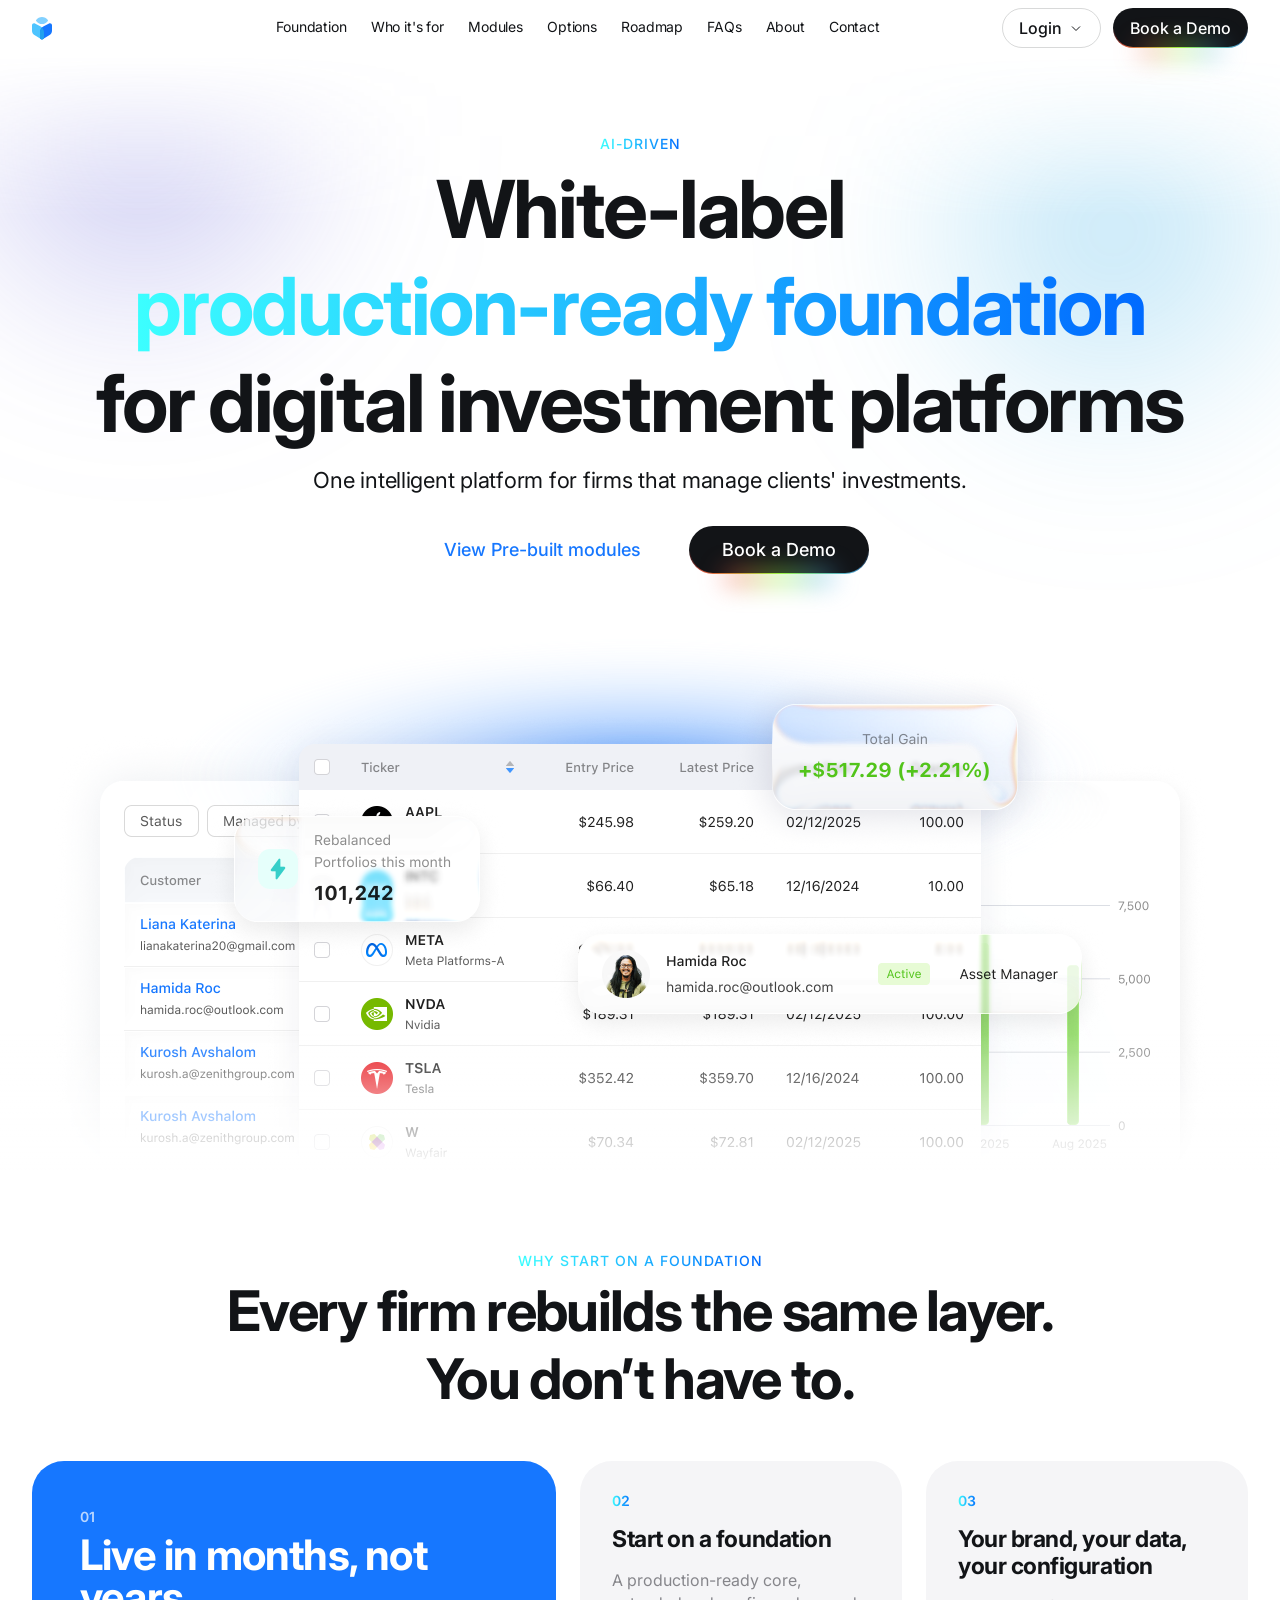
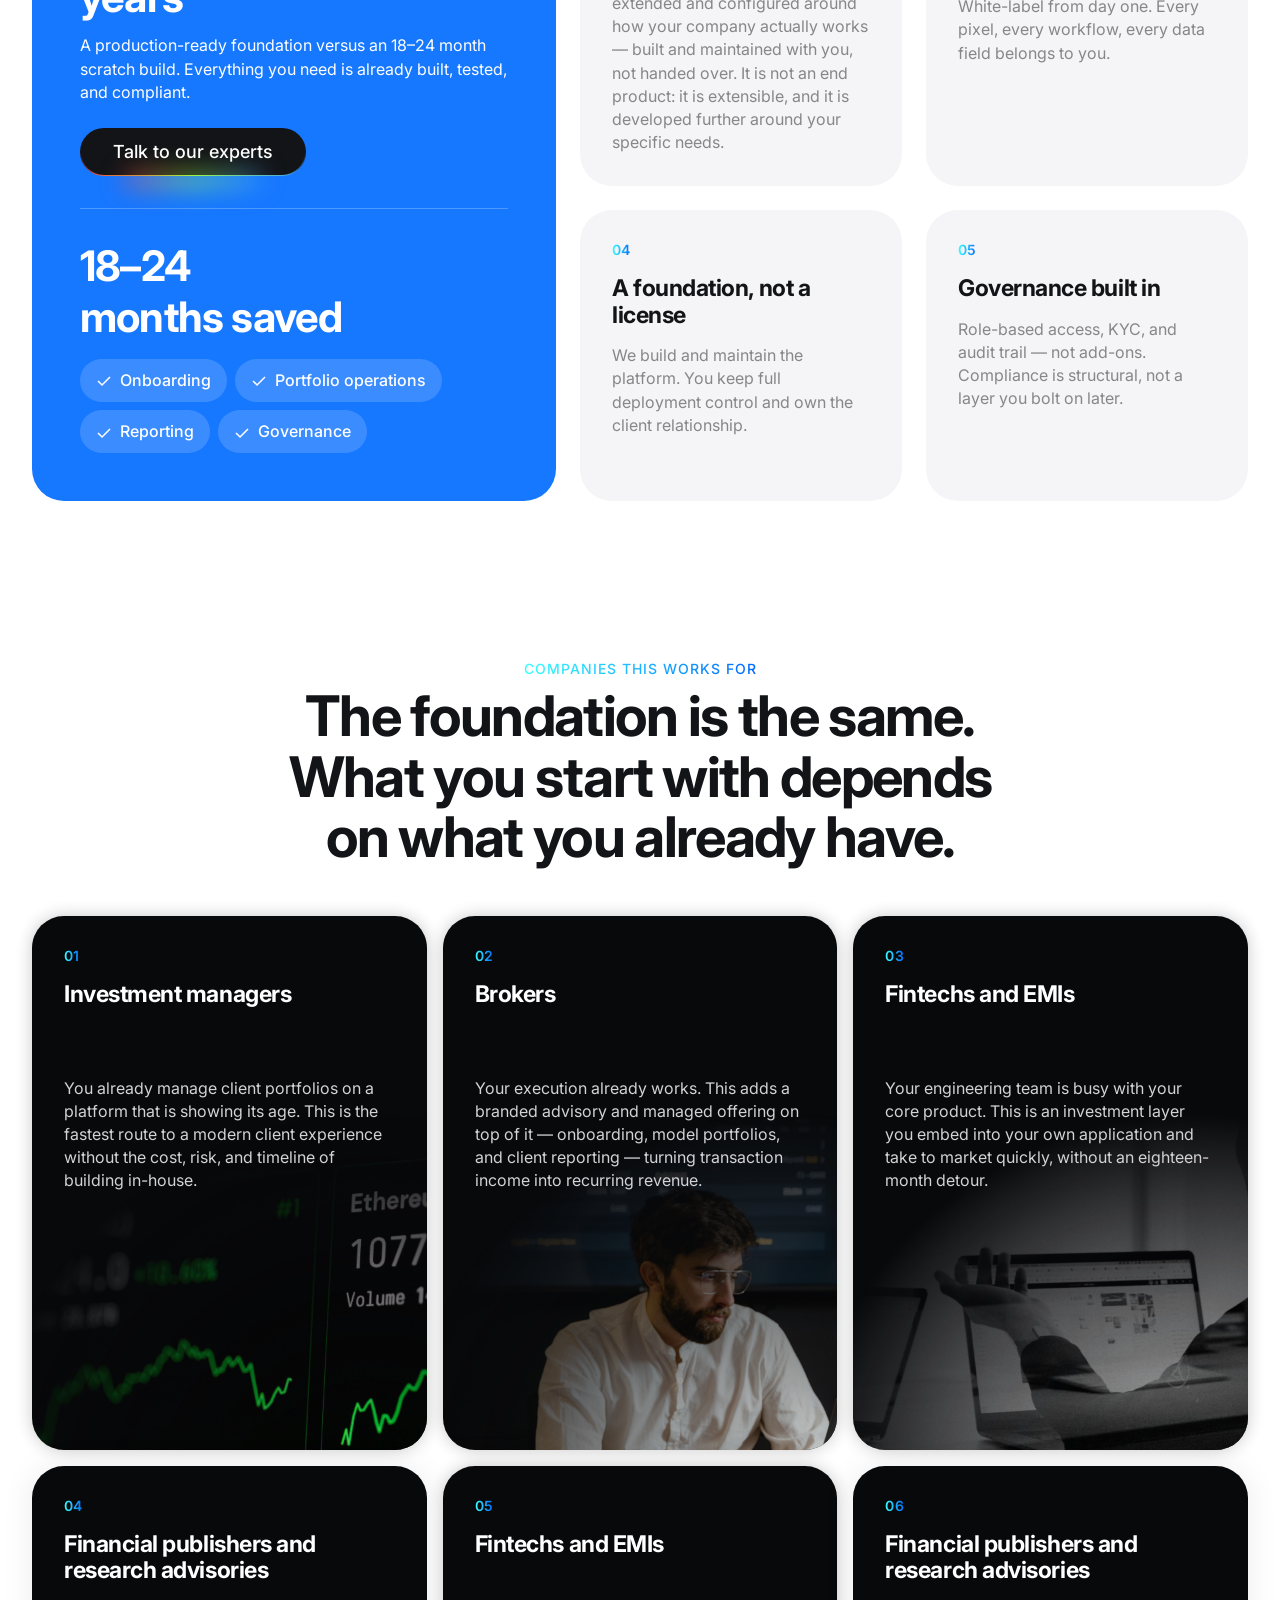
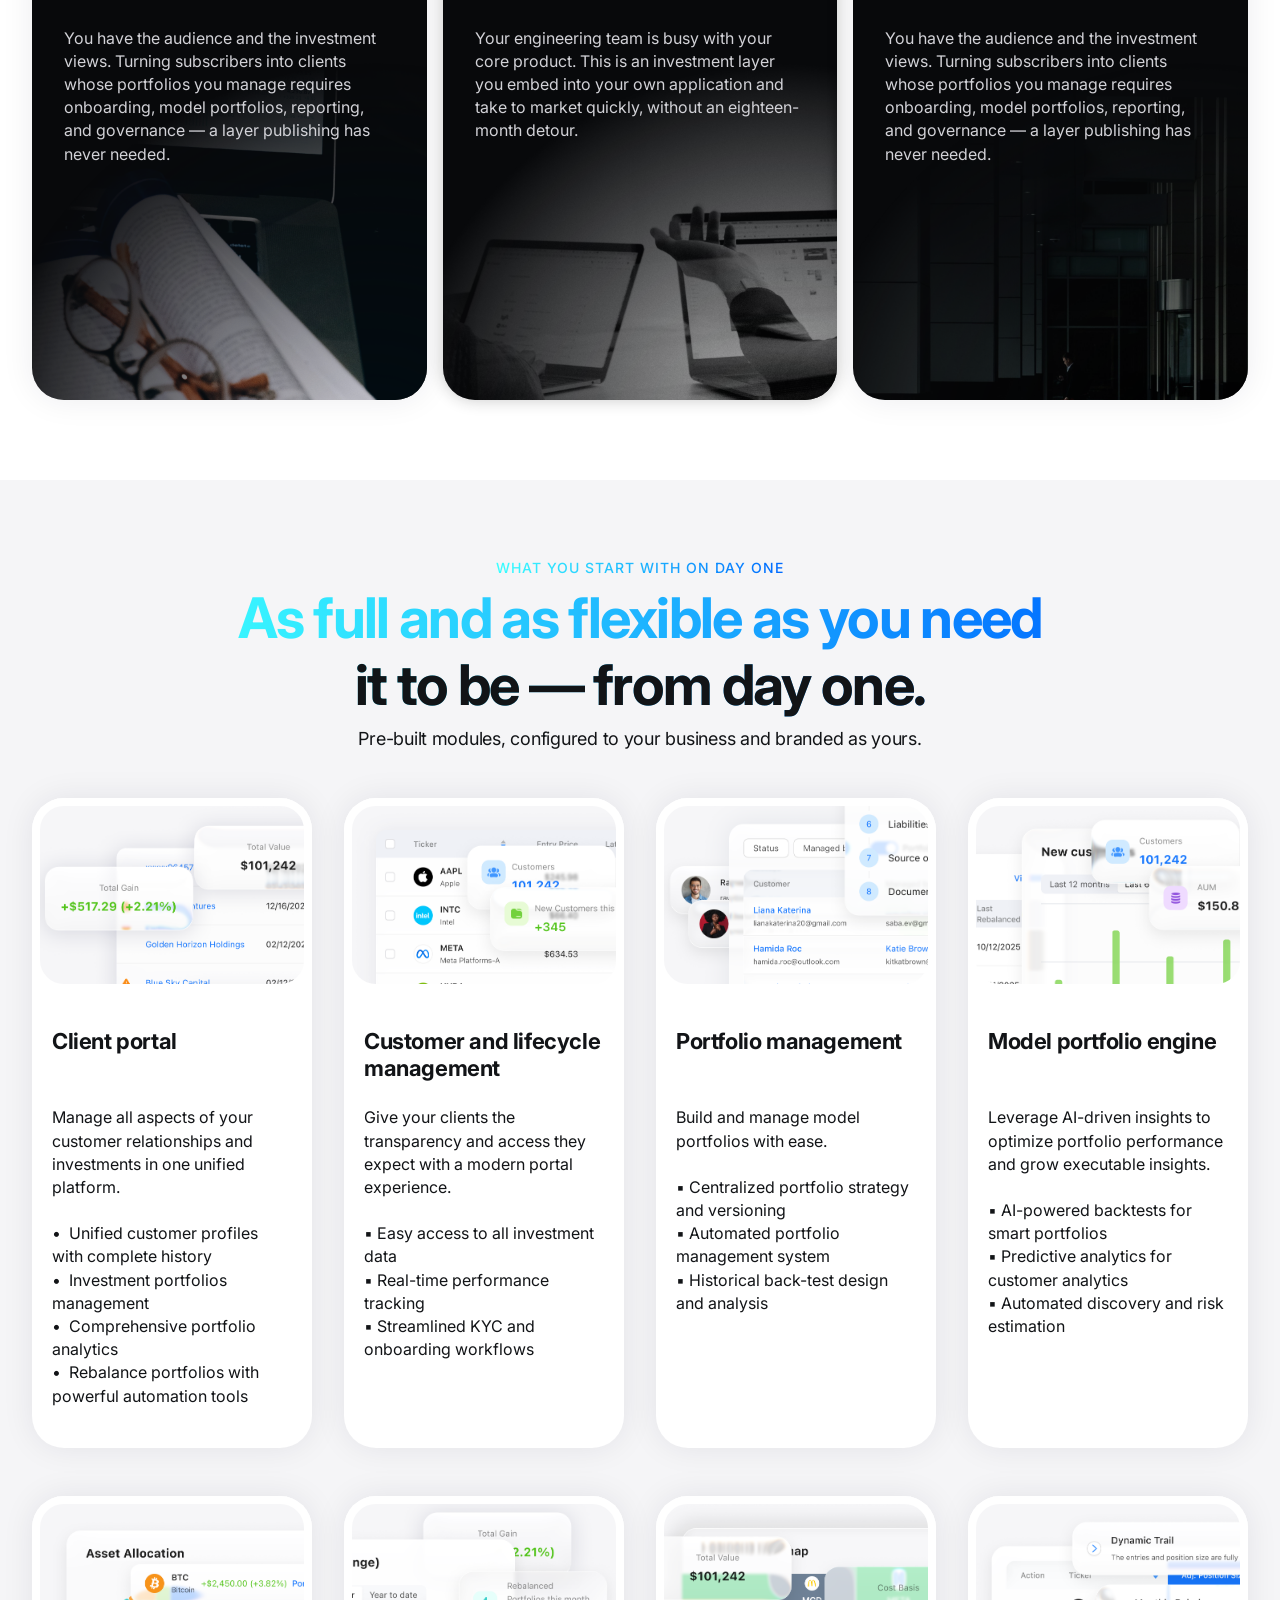
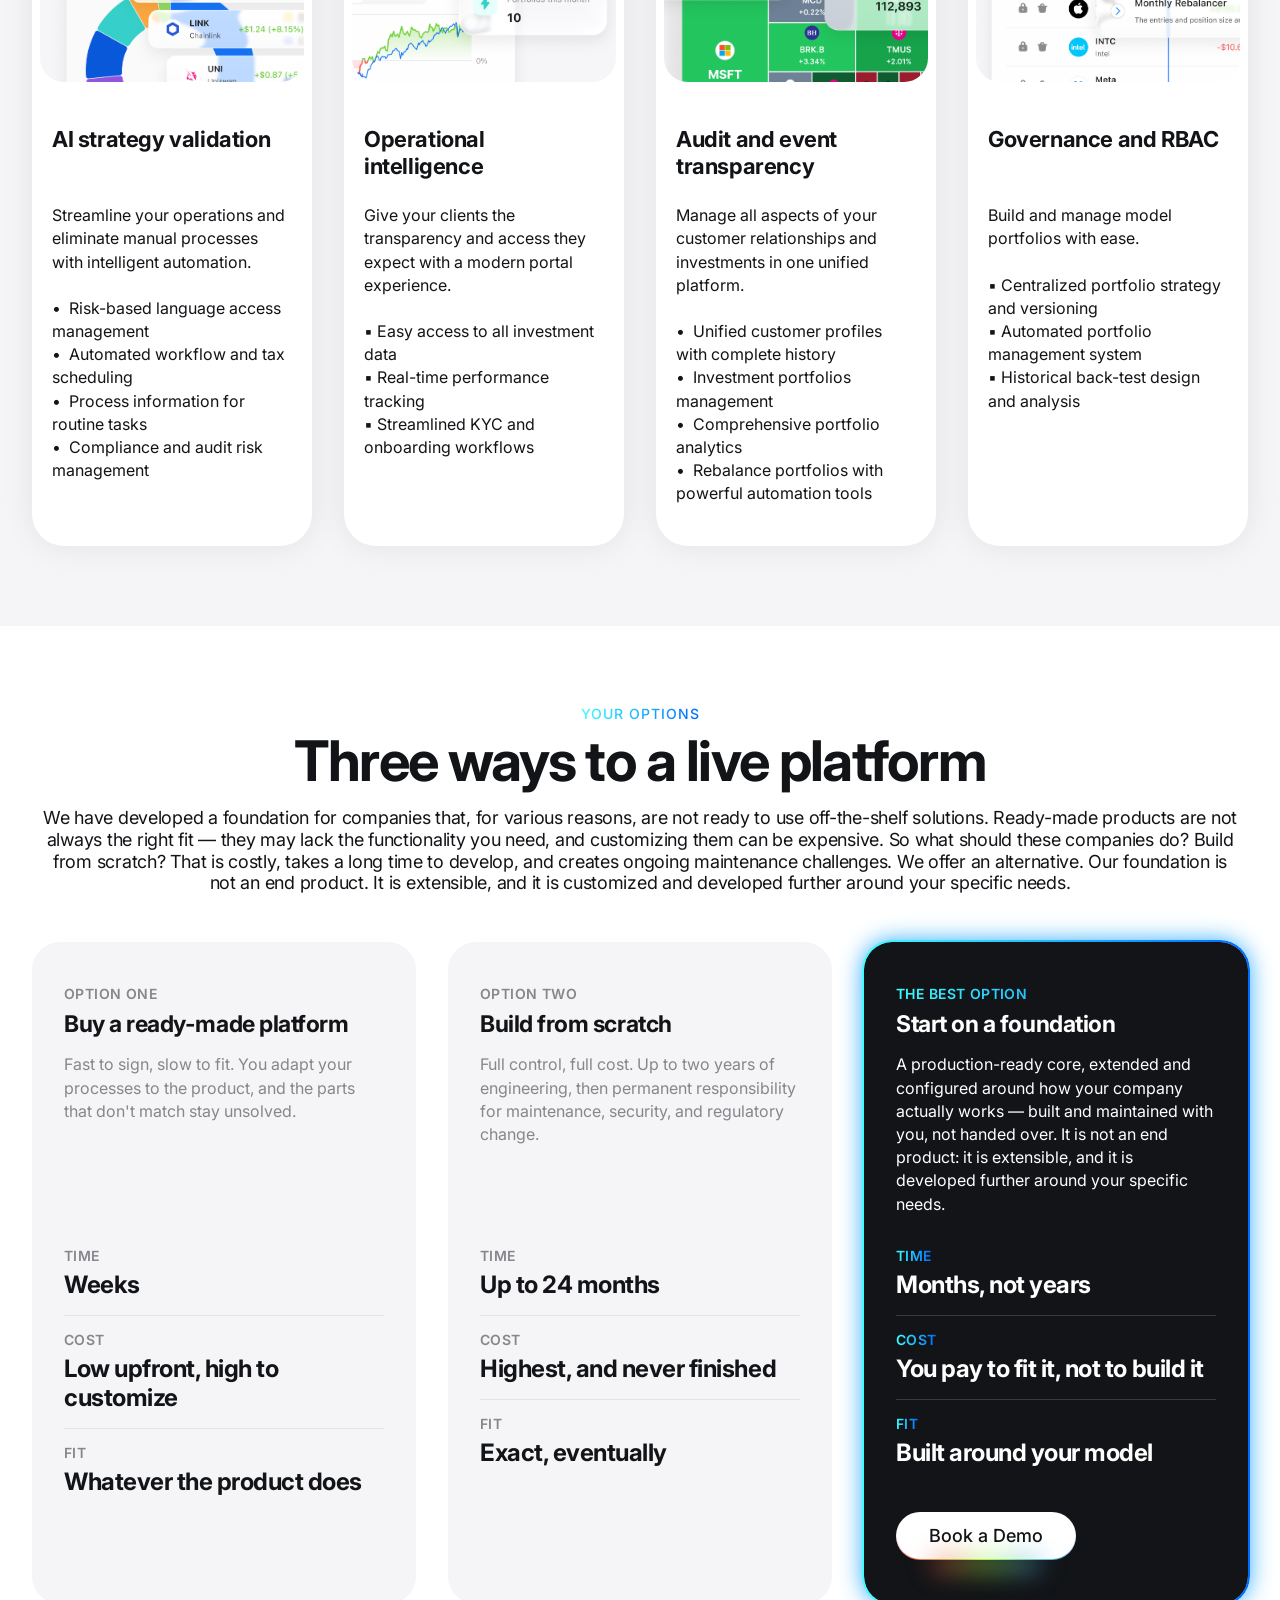
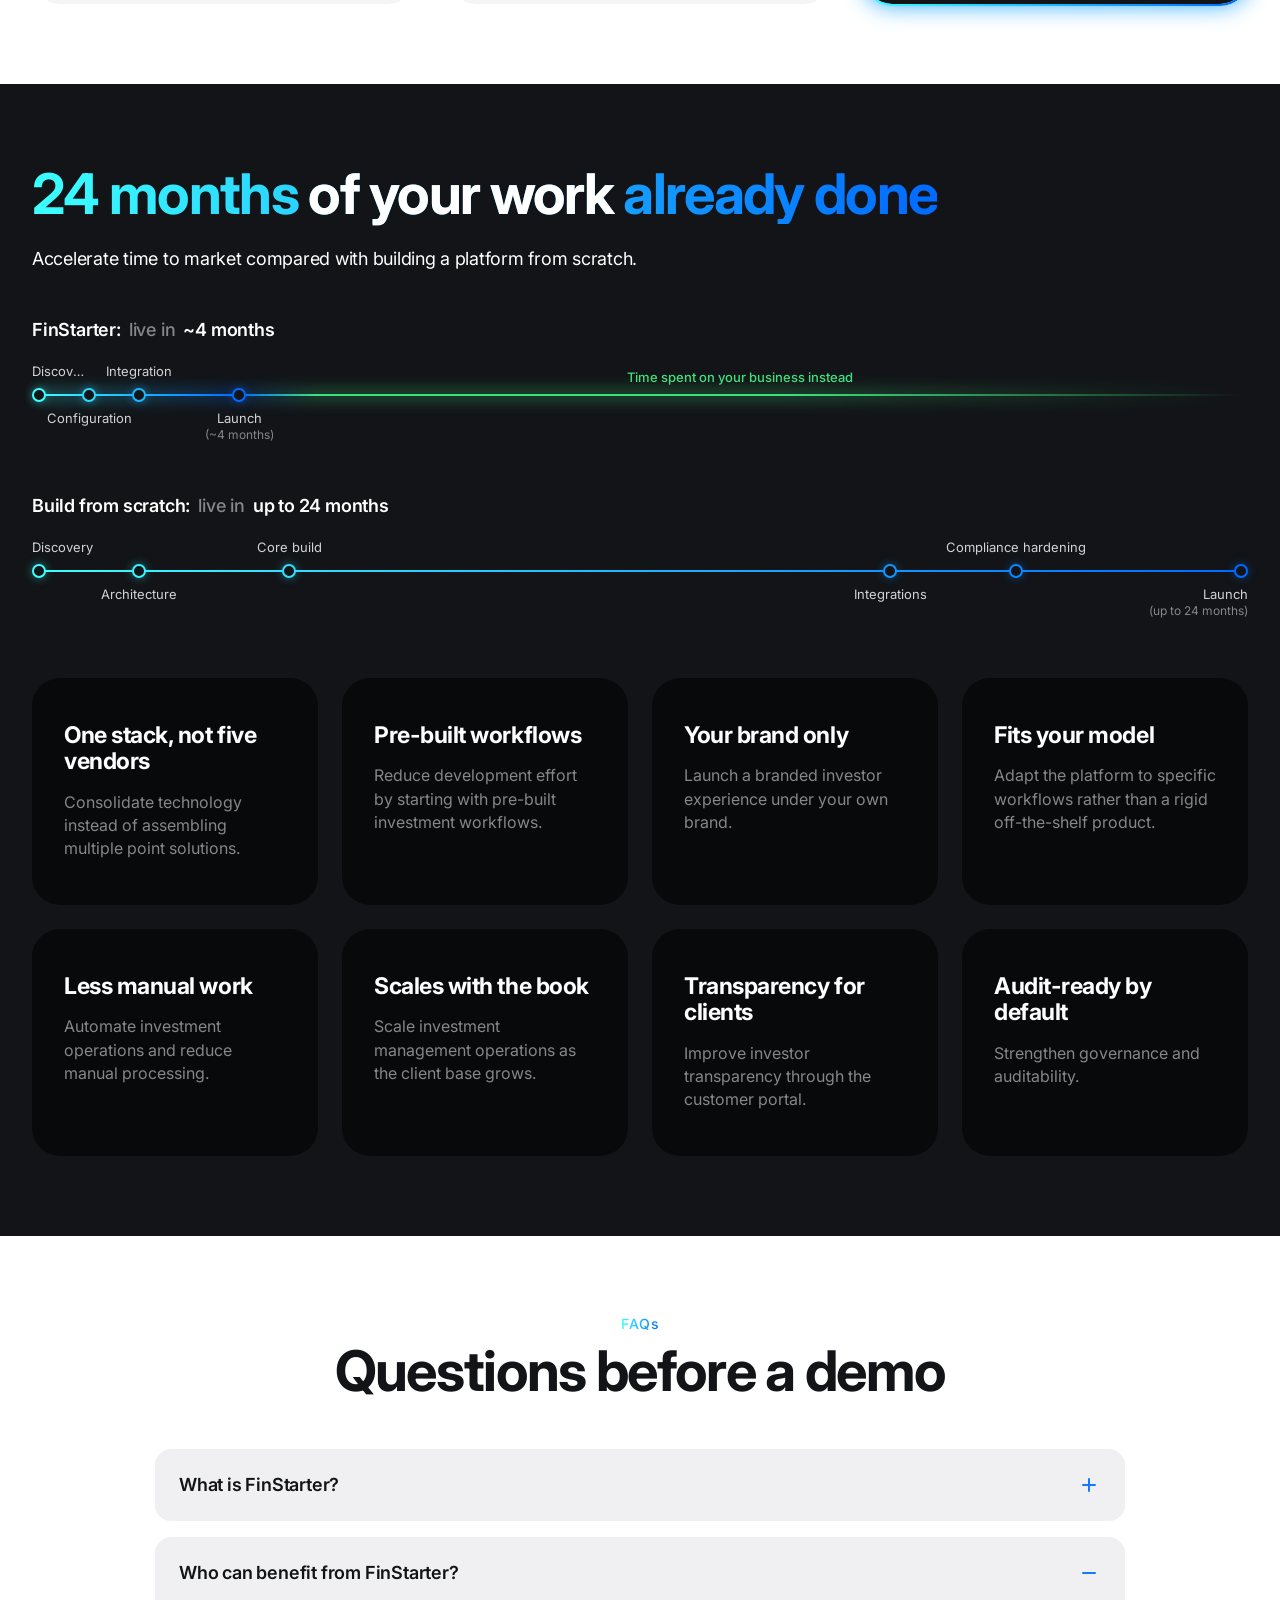
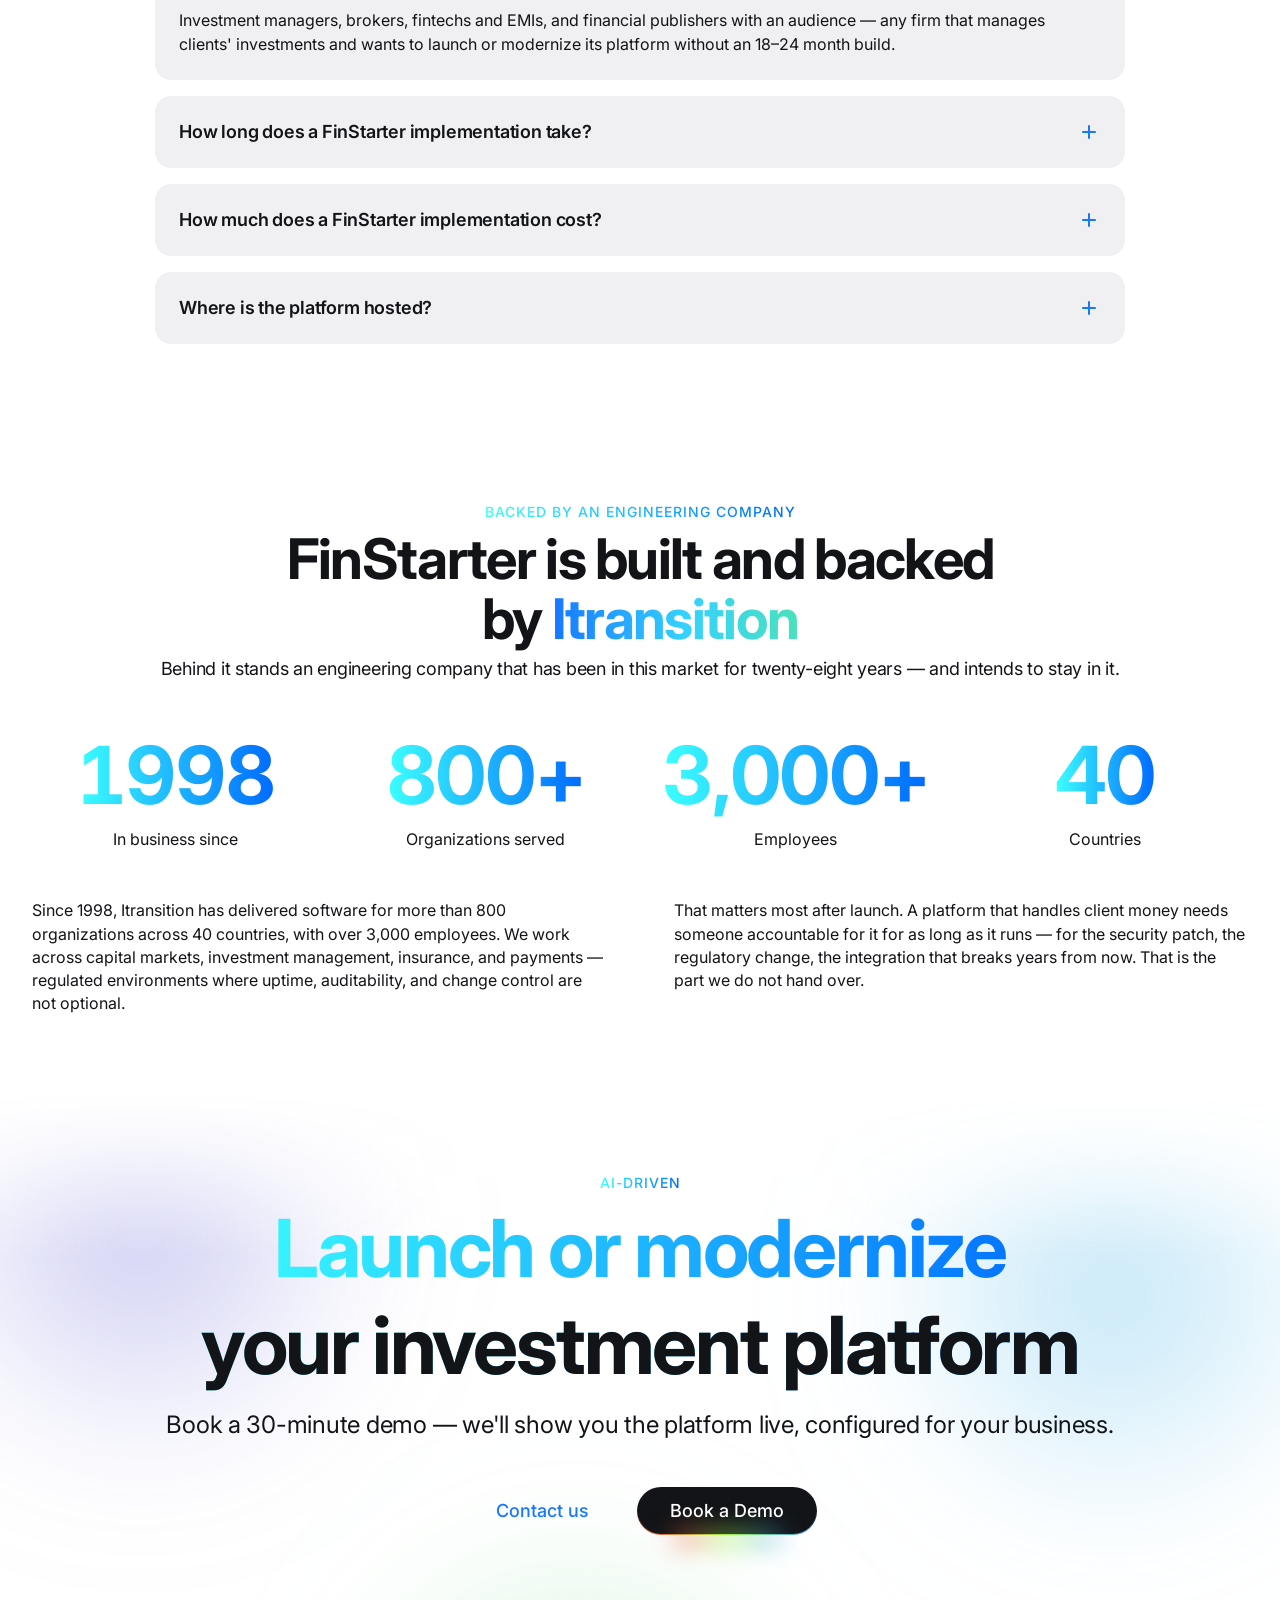
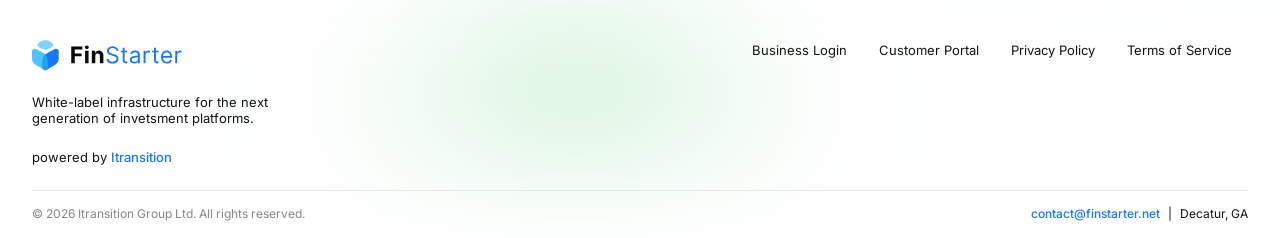
==== index.html @ 33f57977 "FinStarter lite landing: home with anchor menu + contact page Simplified build of the FinStarter sit" ====
<!DOCTYPE html>
<html lang="en">
<head>
<meta charset="UTF-8">
<meta name="viewport" content="width=device-width, initial-scale=1">
<title>FinStarter</title>
<link rel="preconnect" href="https://fonts.googleapis.com">
<link rel="preconnect" href="https://fonts.gstatic.com" crossorigin>
<link href="https://fonts.googleapis.com/css2?family=Inter:wght@400;500;600;700&display=swap" rel="stylesheet">
<link rel="stylesheet" href="styles.css">
<link rel="stylesheet" href="responsive.css">
<!-- dark hero (experiment, parked): re-enable with this link + class="hero-dark" on <body> -->
<!-- <link rel="stylesheet" href="hero-dark.css"> -->
<script src="site.js" defer></script>
<!-- ===================== NAVIGATION ===================== -->
<header class="nav">
  <div class="nav__wrap">
    <a class="nav__logo" href="index.html"><img class="nav__logo-dark" src="assets/logo-nav.svg" alt="FinStarter" width="116" height="24"><img class="nav__logo-light" src="assets/logo-nav-light.svg" alt="" width="116" height="24"></a>
    <nav class="nav__menu" id="site-menu">
      <a class="nav__item" href="#foundation">Foundation</a>
      <a class="nav__item" href="#who">Who it's for</a>
      <a class="nav__item" href="#modules">Modules</a>
      <a class="nav__item" href="#options">Options</a>
      <a class="nav__item" href="#roadmap">Roadmap</a>
      <a class="nav__item" href="#faq">FAQs</a>
      <a class="nav__item" href="#about">About</a>
      <a class="nav__item" href="contact.html">Contact</a>
      <a class="nav__item nav__item--login" href="#">Business login</a>
      <a class="nav__item nav__item--login" href="#">Customer portal</a>
    </nav>
    <div class="nav__actions">
      <div class="nav__login">
        <button class="nav__loginbtn" type="button" aria-haspopup="true" aria-expanded="false" aria-controls="login-menu">Login<svg class="nav__chevron" width="16" height="16" viewBox="0 0 16 16" fill="none" aria-hidden="true"><path d="M4 6.5L8 10.5L12 6.5" stroke="currentColor"/></svg></button>
        <div class="dropdown dropdown--login" id="login-menu">
          <div class="dropdown__group">
            <a class="dropdown__item" href="#">Business login</a>
            <a class="dropdown__item" href="#">Customer portal</a>
          </div>
        </div>
      </div>
      <a class="nav__btn" href="#demo" data-open-demo>Book a Demo</a>
    </div>
    <button class="nav__burger" type="button" aria-label="Open menu" aria-expanded="false" aria-controls="site-menu"><span></span><span></span><span></span></button>
  </div>
</header>

<!-- ===================== HERO ===================== -->
<section class="hero">
  <!-- soft blurred shapes drifting behind the hero (styles.css: BLOBS) -->
  <div class="blobs" aria-hidden="true"><i class="blob blob--1"></i><i class="blob blob--2"></i><i class="blob blob--3"></i><i class="blob blob--4"></i></div>
  <div class="hero__content">
    <div class="hero__title">
      <div class="hero__h1group">
        <div class="eyebrow-row"><span class="eyebrow">AI-DRIVEN</span></div>
        <h1 class="hero__h1">White-label <br><span class="gt">production-ready foundation</span> <br>for digital investment platforms</h1>
      </div>
      <p class="hero__sub">One intelligent platform for firms that manage clients' investments.</p>
    </div>
    <div class="btn-row">
      <a class="btn btn--link" href="#modules">View Pre-built modules</a>
      <a class="btn btn--dark" href="#demo" data-open-demo>Book a Demo</a>
    </div>
  </div>
  <div class="hero__slot">
    <!-- Figma image-slot 31:21809 (1120×550) rebuilt as layers so the glow and the cards can move:
         each PNG is the Figma render of one card incl. its shadow; positions = render bounds in % of the slot -->
    <div class="hero__scene" aria-hidden="true">
      <div class="hero__glow"></div>
      <img class="hs hs--customers" src="assets/hero/customers.png" alt="" width="736" height="496">
      <img class="hs hs--table" src="assets/hero/table.png" alt="" width="886" height="488">
      <img class="hs hs--positions" src="assets/hero/positions.png" alt="" width="762" height="509">
      <img class="hs hs--employee" src="assets/hero/employee.png" alt="" width="608" height="184">
      <img class="hs hs--stat1" src="assets/hero/stat-1.png" alt="" width="350" height="210">
      <img class="hs hs--stat2" src="assets/hero/stat-2.png" alt="" width="326" height="186">
    </div>
  </div>
  <div class="hero__fade"></div>
</section>

<!-- ===================== WHY START ON A FOUNDATION ===================== -->
<section class="section why" id="foundation">
  <div class="h2group">
    <span class="eyebrow">Why start on a foundation</span>
    <h2 class="h2 h2--intrinsic">Every firm rebuilds the same layer. <br>You don’t have to.</h2>
  </div>
  <div class="why__wrap">
    <div class="why__accent">
      <div class="why__block1">
        <div class="why__spantext">
          <div class="why__num">01</div>
          <div class="why__txt">
            <h3 class="why__h3">Live in months, not years</h3>
            <p class="why__sub">A production-ready foundation versus an 18–24 month scratch build. Everything you need is already built, tested, and compliant.</p>
          </div>
        </div>
        <a class="btn btn--dark" href="#demo" data-open-demo>Talk to our experts</a>
      </div>
      <div class="why__divider"></div>
      <div class="why__block2">
        <div class="why__saved">18–24 <br>months saved</div>
        <div class="why__badges">
          <span class="pill"><img src="assets/check.svg" alt="" width="16" height="16">Onboarding</span>
          <span class="pill"><img src="assets/check.svg" alt="" width="16" height="16">Portfolio operations</span>
          <span class="pill"><img src="assets/check.svg" alt="" width="16" height="16">Reporting</span>
          <span class="pill"><img src="assets/check.svg" alt="" width="16" height="16">Governance</span>
        </div>
      </div>
    </div>
    <div class="why__grid">
      <div class="why__row">
        <div class="why__card">
          <span class="why__cardnum gt">02</span>
          <h4 class="why__h4">Start on a foundation</h4>
          <p class="why__p">A production-ready core, extended and configured around how your company actually works — built and maintained with you, not handed over. It is not an end product: it is extensible, and it is developed further around your specific needs.</p>
        </div>
        <div class="why__card">
          <span class="why__cardnum gt">03</span>
          <h4 class="why__h4">Your brand, your data, your configuration</h4>
          <p class="why__p">White-label from day one. Every pixel, every workflow, every data field belongs to you.</p>
        </div>
      </div>
      <div class="why__row">
        <div class="why__card">
          <span class="why__cardnum gt">04</span>
          <h4 class="why__h4">A foundation, not a license</h4>
          <p class="why__p">We build and maintain the platform. You keep full deployment control and own the client relationship.</p>
        </div>
        <div class="why__card">
          <span class="why__cardnum gt">05</span>
          <h4 class="why__h4">Governance built in</h4>
          <p class="why__p">Role-based access, KYC, and audit trail — not add-ons. Compliance is structural, not a layer you bolt on later.</p>
        </div>
      </div>
    </div>
  </div>
</section>

<!-- ===================== COMPANIES THIS WORKS FOR ===================== -->
<section class="section companies" id="who">
  <div class="h2group">
    <span class="eyebrow">Companies this works for</span>
    <h2 class="h2 h2--px">The foundation is the same. <br>What you start with depends <br>on what you already have.</h2>
  </div>
  <div class="companies__row">
    <article class="ccard ccard--shadow-a">
      <img class="ccard__img" src="assets/company-1.png" alt="">
      <span class="ccard__num gt">01</span>
      <h4 class="ccard__h4">Investment managers</h4>
      <p class="ccard__p">You already manage client portfolios on a platform that is showing its age. This is the fastest route to a modern client experience without the cost, risk, and timeline of building in-house.</p>
    </article>
    <article class="ccard ccard--shadow-a">
      <img class="ccard__img" src="assets/company-2.png" alt="">
      <span class="ccard__num gt">02</span>
      <h4 class="ccard__h4">Brokers</h4>
      <p class="ccard__p">Your execution already works. This adds a branded advisory and managed offering on top of it — onboarding, model portfolios, and client reporting — turning transaction income into recurring revenue.</p>
    </article>
    <article class="ccard ccard--shadow-a">
      <img class="ccard__img" src="assets/company-3.png" alt="">
      <span class="ccard__num gt">03</span>
      <h4 class="ccard__h4">Fintechs and EMIs</h4>
      <p class="ccard__p">Your engineering team is busy with your core product. This is an investment layer you embed into your own application and take to market quickly, without an eighteen-month detour.</p>
    </article>
    <article class="ccard ccard--shadow-b">
      <img class="ccard__img" src="assets/company-4.png" alt="">
      <span class="ccard__num gt">04</span>
      <h4 class="ccard__h4">Financial publishers and research advisories</h4>
      <p class="ccard__p">You have the audience and the investment views. Turning subscribers into clients whose portfolios you manage requires onboarding, model portfolios, reporting, and governance — a layer publishing has never needed.</p>
    </article>
    <article class="ccard ccard--shadow-a">
      <img class="ccard__img" src="assets/company-5.png" alt="">
      <span class="ccard__num gt">05</span>
      <h4 class="ccard__h4">Fintechs and EMIs</h4>
      <p class="ccard__p">Your engineering team is busy with your core product. This is an investment layer you embed into your own application and take to market quickly, without an eighteen-month detour.</p>
    </article>
    <article class="ccard ccard--shadow-b">
      <img class="ccard__img" src="assets/company-6.png" alt="">
      <span class="ccard__num gt">06</span>
      <h4 class="ccard__h4">Financial publishers and research advisories</h4>
      <p class="ccard__p">You have the audience and the investment views. Turning subscribers into clients whose portfolios you manage requires onboarding, model portfolios, reporting, and governance — a layer publishing has never needed.</p>
    </article>
  </div>
</section>

<!-- ===================== FEATURES ===================== -->
<section class="section features" id="modules">
  <div class="h2group">
    <span class="eyebrow">What you start with on day one</span>
    <h2 class="h2 h2--intrinsic features__h2"><span class="gt-slice">As full and as flexible as you need </span><br>it to be — from day one.</h2>
    <p class="desc desc--1200">Pre-built modules, configured to your business and branded as yours.</p>
  </div>
  <div class="features__cards">
    <article class="fcard">
      <div class="fcard__img"><picture><source media="(min-width: 641px) and (max-width: 768px)" srcset="assets/feature-cards/portrait/client-portal.png"><img src="assets/feature-cards/client-portal.png" alt="" width="438" height="296"></picture></div>
      <div class="fcard__body">
        <div class="fcard__text">
          <h3 class="fcard__h3">Client portal</h3>
          <p class="fcard__p">Manage all aspects of your customer relationships and investments in one unified platform.

•  Unified customer profiles with complete history
•  Investment portfolios management
•  Comprehensive portfolio analytics
•  Rebalance portfolios with powerful automation tools</p>
        </div>
      </div>
    </article>
    <article class="fcard">
      <div class="fcard__img"><picture><source media="(min-width: 641px) and (max-width: 768px)" srcset="assets/feature-cards/portrait/lifecycle.png"><img src="assets/feature-cards/lifecycle.png" alt="" width="438" height="296"></picture></div>
      <div class="fcard__body">
        <div class="fcard__text">
          <h3 class="fcard__h3">Customer and lifecycle management</h3>
          <p class="fcard__p">Give your clients the transparency and access they expect with a modern portal experience.

▪ Easy access to all investment data
▪ Real-time performance tracking
▪ Streamlined KYC and onboarding workflows</p>
        </div>
      </div>
    </article>
    <article class="fcard">
      <div class="fcard__img"><picture><source media="(min-width: 641px) and (max-width: 768px)" srcset="assets/feature-cards/portrait/portfolio.png"><img src="assets/feature-cards/portfolio.png" alt="" width="438" height="296"></picture></div>
      <div class="fcard__body">
        <div class="fcard__text">
          <h3 class="fcard__h3">Portfolio management</h3>
          <p class="fcard__p">Build and manage model portfolios with ease.

▪ Centralized portfolio strategy and versioning
▪ Automated portfolio management system
▪ Historical back-test design and analysis</p>
        </div>
      </div>
    </article>
    <article class="fcard">
      <div class="fcard__img"><picture><source media="(min-width: 641px) and (max-width: 768px)" srcset="assets/feature-cards/portrait/model-engine.png"><img src="assets/feature-cards/model-engine.png" alt="" width="438" height="296"></picture></div>
      <div class="fcard__body">
        <div class="fcard__text">
          <h3 class="fcard__h3">Model portfolio engine</h3>
          <p class="fcard__p">Leverage AI-driven insights to optimize portfolio performance and grow executable insights.

▪ AI-powered backtests for smart portfolios
▪ Predictive analytics for customer analytics
▪ Automated discovery and risk estimation</p>
        </div>
      </div>
    </article>
    <article class="fcard">
      <div class="fcard__img"><picture><source media="(min-width: 641px) and (max-width: 768px)" srcset="assets/feature-cards/portrait/ai-strategy.png"><img src="assets/feature-cards/ai-strategy.png" alt="" width="438" height="296"></picture></div>
      <div class="fcard__body">
        <div class="fcard__text">
          <h3 class="fcard__h3">AI strategy validation</h3>
          <p class="fcard__p">Streamline your operations and eliminate manual processes with intelligent automation.

•  Risk-based language access management
•  Automated workflow and tax scheduling
•  Process information for routine tasks
•  Compliance and audit risk management</p>
        </div>
      </div>
    </article>
    <article class="fcard">
      <div class="fcard__img"><picture><source media="(min-width: 641px) and (max-width: 768px)" srcset="assets/feature-cards/portrait/operational.png"><img src="assets/feature-cards/operational.png" alt="" width="438" height="296"></picture></div>
      <div class="fcard__body">
        <div class="fcard__text">
          <h3 class="fcard__h3">Operational intelligence</h3>
          <p class="fcard__p">Give your clients the transparency and access they expect with a modern portal experience.

▪ Easy access to all investment data
▪ Real-time performance tracking
▪ Streamlined KYC and onboarding workflows</p>
        </div>
      </div>
    </article>
    <article class="fcard">
      <div class="fcard__img"><picture><source media="(min-width: 641px) and (max-width: 768px)" srcset="assets/feature-cards/portrait/audit.png"><img src="assets/feature-cards/audit.png" alt="" width="438" height="296"></picture></div>
      <div class="fcard__body">
        <div class="fcard__text">
          <h3 class="fcard__h3">Audit and event transparency</h3>
          <p class="fcard__p">Manage all aspects of your customer relationships and investments in one unified platform.

•  Unified customer profiles with complete history
•  Investment portfolios management
•  Comprehensive portfolio analytics
•  Rebalance portfolios with powerful automation tools</p>
        </div>
      </div>
    </article>
    <article class="fcard">
      <div class="fcard__img"><picture><source media="(min-width: 641px) and (max-width: 768px)" srcset="assets/feature-cards/portrait/governance.png"><img src="assets/feature-cards/governance.png" alt="" width="438" height="296"></picture></div>
      <div class="fcard__body">
        <div class="fcard__text">
          <h3 class="fcard__h3">Governance and RBAC</h3>
          <p class="fcard__p">Build and manage model portfolios with ease.

▪ Centralized portfolio strategy and versioning
▪ Automated portfolio management system
▪ Historical back-test design and analysis</p>
        </div>
      </div>
    </article>
  </div>
</section>

<!-- ===================== THREE WAYS ===================== -->
<section class="section three" id="options">
  <div class="h2group">
    <span class="eyebrow">Your options</span>
    <div class="h2group__inner">
      <h2 class="h2 h2--px h2--940">Three ways to a live platform</h2>
      <p class="desc desc--1200">We have developed a foundation for companies that, for various reasons, are not ready to use off-the-shelf solutions. Ready-made products are not always the right fit — they may lack the functionality you need, and customizing them can be expensive. So what should these companies do? Build from scratch? That is costly, takes a long time to develop, and creates ongoing maintenance challenges. We offer an alternative. Our foundation is not an end product. It is extensible, and it is customized and developed further around your specific needs.</p>
    </div>
  </div>
  <div class="three__row">
    <article class="ocard">
      <div class="ocard__top">
        <div class="ocard__label">OPTION ONE</div>
        <div class="ocard__hp">
          <h4 class="ocard__h4">Buy a ready-made platform</h4>
          <div class="ocard__pbox"><p class="ocard__p">Fast to sign, slow to fit. You adapt your processes to the product, and the parts that don't match stay unsolved.</p></div>
        </div>
      </div>
      <div class="ocard__rows">
        <div class="ocard__r"><span class="ocard__rl">TIME</span><span class="ocard__rv">Weeks</span></div>
        <div class="ocard__sep"></div>
        <div class="ocard__r"><span class="ocard__rl">COST</span><span class="ocard__rv">Low upfront, high to customize</span></div>
        <div class="ocard__sep"></div>
        <div class="ocard__r"><span class="ocard__rl">FIT</span><span class="ocard__rv">Whatever the product does</span></div>
      </div>
    </article>
    <article class="ocard">
      <div class="ocard__top">
        <div class="ocard__label">OPTION TWO</div>
        <div class="ocard__hp">
          <h4 class="ocard__h4">Build from scratch</h4>
          <div class="ocard__pbox"><p class="ocard__p">Full control, full cost. Up to two years of engineering, then permanent responsibility for maintenance, security, and regulatory change.</p></div>
        </div>
      </div>
      <div class="ocard__rows">
        <div class="ocard__r"><span class="ocard__rl">TIME</span><span class="ocard__rv">Up to 24 months</span></div>
        <div class="ocard__sep"></div>
        <div class="ocard__r"><span class="ocard__rl">COST</span><span class="ocard__rv">Highest, and never finished</span></div>
        <div class="ocard__sep"></div>
        <div class="ocard__r"><span class="ocard__rl">FIT</span><span class="ocard__rv">Exact, eventually</span></div>
      </div>
    </article>
    <article class="ocard ocard--best">
      <div class="ocard__best-inner">
        <div class="ocard__top">
          <div class="ocard__label gt-block">THE BEST OPTION</div>
          <div class="ocard__hp">
            <h4 class="ocard__h4">Start on a foundation</h4>
            <div class="ocard__pbox"><p class="ocard__p">A production-ready core, extended and configured around how your company actually works — built and maintained with you, not handed over. It is not an end product: it is extensible, and it is developed further around your specific needs.</p></div>
          </div>
        </div>
        <div class="ocard__rows">
          <div class="ocard__r"><span class="ocard__rl gt">TIME</span><span class="ocard__rv">Months, not years</span></div>
          <div class="ocard__sep"></div>
          <div class="ocard__r"><span class="ocard__rl gt">COST</span><span class="ocard__rv">You pay to fit it, not to build it</span></div>
          <div class="ocard__sep"></div>
          <div class="ocard__r"><span class="ocard__rl gt">FIT</span><span class="ocard__rv">Built around your model</span></div>
        </div>
      </div>
      <a class="btn btn--white" href="#demo" data-open-demo>Book a Demo</a>
    </article>
  </div>
</section>

<!-- ===================== 24 MONTHS ===================== -->
<section class="section months" id="roadmap">
  <div class="months__top">
    <div class="months__left">
      <h2 class="months__h2">24 months <span class="months__white">of your work</span> already done</h2>
      <p class="months__sub">Accelerate time to market compared with building a platform from scratch.</p>
    </div>
  </div>
  <!-- Roadmaps: both tracks are 24 months long; every stop sits at its month (--at) on that scale -->
  <div class="months__maps">
    <div class="rmap rmap--fade" style="--total: 24; --span: 4">
      <div class="rmap__head"><span class="rmap__who">FinStarter:</span><span class="rmap__muted">live in</span><span class="rmap__eta">~4 months</span></div>
      <div class="rmap__track">
        <div class="rmap__line"></div>
        <div class="rmap__note" style="--from: 4; --to: 24">Time spent on your business instead</div>
        <div class="rmap__stop rmap__stop--top rmap__stop--start" style="--at: 0"><span class="rmap__node"></span><span class="rmap__label"><span>Discovery</span></span></div>
        <div class="rmap__stop rmap__stop--bottom" style="--at: 1"><span class="rmap__node"></span><span class="rmap__label"><span>Configuration</span></span></div>
        <div class="rmap__stop rmap__stop--top" style="--at: 2"><span class="rmap__node"></span><span class="rmap__label"><span>Integration</span></span></div>
        <div class="rmap__stop rmap__stop--bottom rmap__stop--launch" style="--at: 4"><span class="rmap__node"></span><span class="rmap__label"><span>Launch</span><small>(~4 months)</small></span></div>
      </div>
    </div>
    <div class="rmap" style="--total: 24; --lag: 0.6s">
      <div class="rmap__head"><span class="rmap__who">Build from scratch:</span><span class="rmap__muted">live in</span><span class="rmap__eta">up to 24 months</span></div>
      <div class="rmap__track">
        <div class="rmap__line"></div>
        <div class="rmap__stop rmap__stop--top rmap__stop--start" style="--at: 0"><span class="rmap__node"></span><span class="rmap__label"><span>Discovery</span></span></div>
        <div class="rmap__stop rmap__stop--bottom" style="--at: 2"><span class="rmap__node"></span><span class="rmap__label"><span>Architecture</span></span></div>
        <div class="rmap__stop rmap__stop--top" style="--at: 5"><span class="rmap__node"></span><span class="rmap__label"><span>Core build</span></span></div>
        <div class="rmap__stop rmap__stop--bottom" style="--at: 17"><span class="rmap__node"></span><span class="rmap__label"><span>Integrations</span></span></div>
        <div class="rmap__stop rmap__stop--top" style="--at: 19.5"><span class="rmap__node"></span><span class="rmap__label"><span>Compliance hardening</span></span></div>
        <div class="rmap__stop rmap__stop--bottom rmap__stop--launch rmap__stop--end" style="--at: 24"><span class="rmap__node"></span><span class="rmap__label"><span>Launch</span><small>(up to 24 months)</small></span></div>
      </div>
    </div>
  </div>
  <div class="months__grid">
    <div class="months__row">
      <article class="mcard"><h4 class="mcard__h4">One stack, not five vendors</h4><p class="mcard__p">Consolidate technology instead of assembling multiple point solutions.</p></article>
      <article class="mcard"><h4 class="mcard__h4">Pre-built workflows</h4><p class="mcard__p">Reduce development effort by starting with pre-built investment workflows.</p></article>
      <article class="mcard"><h4 class="mcard__h4">Your brand only</h4><p class="mcard__p">Launch a branded investor experience under your own brand.</p></article>
      <article class="mcard"><h4 class="mcard__h4">Fits your model</h4><p class="mcard__p">Adapt the platform to specific workflows rather than a rigid off-the-shelf product.</p></article>
    </div>
    <div class="months__row">
      <article class="mcard"><h4 class="mcard__h4">Less manual work</h4><p class="mcard__p">Automate investment operations and reduce manual processing.</p></article>
      <article class="mcard"><h4 class="mcard__h4">Scales with the book</h4><p class="mcard__p">Scale investment management operations as the client base grows.</p></article>
      <article class="mcard"><h4 class="mcard__h4">Transparency for clients</h4><p class="mcard__p">Improve investor transparency through the customer portal.</p></article>
      <article class="mcard"><h4 class="mcard__h4">Audit-ready by default</h4><p class="mcard__p">Strengthen governance and auditability.</p></article>
    </div>
  </div>
</section>

<!-- ===================== FAQ ===================== -->
<section class="section faq" id="faq">
  <div class="h2group">
    <span class="eyebrow eyebrow--nocase">FAQs</span>
    <div class="h2group__inner">
      <h2 class="h2 h2--px h2--940">Questions before a demo</h2>
    </div>
  </div>
  <div class="faq__list">
    <div class="qa">
      <button class="qa__head" type="button" aria-expanded="false" aria-controls="qa-1">
        <h4 class="qa__q">What is FinStarter?</h4>
        <span class="qa__icon" aria-hidden="true"></span>
      </button>
      <div class="qa__body" id="qa-1"><div class="qa__answer"><p>A production-ready, white-label foundation for digital investment platforms. It covers the client portal, portfolio operations and governance in a single stack, and Itransition builds your platform on top of it.</p></div></div>
    </div>
    <div class="qa is-open">
      <button class="qa__head" type="button" aria-expanded="true" aria-controls="qa-2">
        <h4 class="qa__q">Who can benefit from FinStarter?</h4>
        <span class="qa__icon" aria-hidden="true"></span>
      </button>
      <div class="qa__body" id="qa-2"><div class="qa__answer"><p>Investment managers, brokers, fintechs and EMIs, and financial publishers with an audience — any firm that manages clients' investments and wants to launch or modernize its platform without an 18–24 month build.</p></div></div>
    </div>
    <div class="qa">
      <button class="qa__head" type="button" aria-expanded="false" aria-controls="qa-3">
        <h4 class="qa__q">How long does a FinStarter implementation take?</h4>
        <span class="qa__icon" aria-hidden="true"></span>
      </button>
      <div class="qa__body" id="qa-3"><div class="qa__answer"><p>Typically around four months from kick-off to a live platform, depending on your integrations and the scope of configuration. A comparable build from scratch takes up to 24 months.</p></div></div>
    </div>
    <div class="qa">
      <button class="qa__head" type="button" aria-expanded="false" aria-controls="qa-4">
        <h4 class="qa__q">How much does a FinStarter implementation cost?</h4>
        <span class="qa__icon" aria-hidden="true"></span>
      </button>
      <div class="qa__body" id="qa-4"><div class="qa__answer"><p>You pay to fit the foundation to your business, not to build it from zero. The price depends on the modules you start with and the integrations you need — after a short discovery call we give you a fixed estimate.</p></div></div>
    </div>
    <div class="qa">
      <button class="qa__head" type="button" aria-expanded="false" aria-controls="qa-5">
        <h4 class="qa__q">Where is the platform hosted?</h4>
        <span class="qa__icon" aria-hidden="true"></span>
      </button>
      <div class="qa__body" id="qa-5"><div class="qa__answer"><p>In your own cloud account or on infrastructure managed by Itransition — AWS, Azure or Google Cloud, in the region your regulator requires. Either way you keep full deployment control and own the data.</p></div></div>
    </div>
  </div>
</section>

<!-- ===================== BACKED BY ITRANSITION ===================== -->
<section class="section backed" id="about">
  <div class="h2group h2group--1440">
    <span class="eyebrow">Backed by an engineering company</span>
    <h2 class="h2 h2--px h2--940 backed__h2">FinStarter is built and backed <br>by <a class="rainbow" href="https://www.itransition.com/" target="_blank" rel="noopener">Itransition</a></h2>
    <p class="desc">Behind it stands an engineering company that has been in this market for twenty-eight years — and intends to stay in it.</p>
  </div>
  <div class="backed__nums">
    <div class="nmbr"><span class="nmbr__v gt">1998</span><span class="nmbr__l">In business since</span></div>
    <div class="nmbr"><span class="nmbr__v gt">800+</span><span class="nmbr__l">Organizations served</span></div>
    <div class="nmbr"><span class="nmbr__v gt">3,000+</span><span class="nmbr__l">Employees</span></div>
    <div class="nmbr"><span class="nmbr__v gt">40</span><span class="nmbr__l">Countries</span></div>
  </div>
  <div class="backed__cols">
    <p class="backed__p">Since 1998, Itransition has delivered software for more than 800 organizations across 40 countries, with over 3,000 employees. We work across capital markets, investment management, insurance, and payments — regulated environments where uptime, auditability, and change control are not optional.</p>
    <p class="backed__p">That matters most after launch. A platform that handles client money needs someone accountable for it for as long as it runs — for the security patch, the regulatory change, the integration that breaks years from now. That is the part we do not hand over.</p>
  </div>
</section>

<!-- ===================== BANNER + FOOTER ===================== -->
<!-- .tail: the banner and the footer share one set of soft shapes behind them (styles.css: BLOBS) -->
<div class="tail">
<div class="blobs" aria-hidden="true"><i class="blob blob--1"></i><i class="blob blob--2"></i><i class="blob blob--3"></i></div>
<section class="section banner">
  <div class="banner__content">
    <div class="banner__title">
      <div class="banner__h1group">
        <div class="eyebrow-row"><span class="eyebrow">AI-DRIVEN</span></div>
        <div class="eyebrow-row"><h1 class="banner__h1"><span class="gt-slice">Launch or modernize </span><br>your investment platform</h1></div>
      </div>
      <p class="hero__sub">Book a 30-minute demo — we'll show you the platform live, configured for your business.</p>
    </div>
    <div class="btn-row">
      <a class="btn btn--link" href="contact.html">Contact us</a>
      <a class="btn btn--dark" href="#demo" data-open-demo>Book a Demo</a>
    </div>
  </div>
</section>

<!-- ===================== FOOTER ===================== -->
<footer class="footer">
  <div class="footer__top">
    <div class="footer__brand">
      <a href="#"><img src="assets/logo-footer.svg" alt="FinStarter" width="155" height="32"></a>
      <p class="footer__tagline">White-label infrastructure for the next generation of invetsment platforms.</p>
      <div class="footer__powered"><span>powered by</span><a class="footer__powered-link" href="https://www.itransition.com/" target="_blank" rel="noopener">Itransition</a></div>
    </div>
    <div class="footer__cols">
      <div class="footer__col">
        <div class="footer__links footer__links--row">
          <a href="#">Business Login</a>
          <a href="#">Customer Portal</a>
          <a href="#">Privacy Policy</a>
          <a href="#">Terms of Service</a>
        </div>
      </div>
    </div>
  </div>
  <div class="footer__bottom">
    <span class="footer__copy">© 2026 Itransition Group Ltd. All rights reserved.</span>
    <div class="footer__contact">
      <a class="footer__mail" href="mailto:contact@finstarter.net">contact@finstarter.net</a>
      <span class="footer__sep">|</span>
      <span class="footer__loc">Decatur, GA</span>
    </div>
  </div>
</footer>
</div>

<!-- ===================== BOOK A DEMO — MODAL ===================== -->
<div class="modal" id="demo-modal" hidden>
  <div class="modal__backdrop" data-close></div>
  <div class="modal__dialog" role="dialog" aria-modal="true" aria-labelledby="demo-title" tabindex="-1">
    <button class="modal__close" type="button" data-close aria-label="Close">
      <svg width="16" height="16" viewBox="0 0 16 16" fill="none" aria-hidden="true"><path d="M3 3l10 10M13 3L3 13" stroke="currentColor" stroke-width="1.5" stroke-linecap="round"/></svg>
    </button>

    <div class="modal__view modal__view--form">
      <div class="modal__head">
        <h2 class="modal__title" id="demo-title">Book your demo</h2>
        <p class="modal__sub">30 minutes, live, configured for your business.</p>
      </div>

      <form class="form" id="demo-form" novalidate>
        <div class="field">
          <label class="field__label" for="f-name">Full name <span class="field__req" aria-hidden="true">*</span></label>
          <input class="field__input" id="f-name" name="name" type="text" placeholder="John Doe" autocomplete="name" required>
          <span class="field__error" id="f-name-err"></span>
        </div>
        <div class="field">
          <label class="field__label" for="f-email">Work email <span class="field__req" aria-hidden="true">*</span></label>
          <input class="field__input" id="f-email" name="email" type="email" placeholder="email@company.com" autocomplete="email" required>
          <span class="field__error" id="f-email-err"></span>
        </div>
        <div class="field">
          <label class="field__label" for="f-company">Company name <span class="field__req" aria-hidden="true">*</span></label>
          <input class="field__input" id="f-company" name="company" type="text" placeholder="Company" autocomplete="organization" required>
          <span class="field__error" id="f-company-err"></span>
        </div>
        <div class="field">
          <label class="field__label" for="f-phone">Phone number</label>
          <input class="field__input" id="f-phone" name="phone" type="tel" placeholder="+1 555 000 0000" autocomplete="tel">
        </div>
        <div class="field">
          <label class="field__label" for="f-message">Message</label>
          <textarea class="field__input field__input--area" id="f-message" name="message" rows="4" placeholder="Tell us about your needs"></textarea>
        </div>
        <button class="btn btn--dark form__submit" type="submit">
          <span>Book a Demo</span>
          <svg class="form__arrow" width="20" height="20" viewBox="0 0 20 20" fill="none" aria-hidden="true"><path d="M4 10h12M11 5l5 5-5 5" stroke="currentColor" stroke-width="1.5" stroke-linecap="round" stroke-linejoin="round"/></svg>
        </button>
        <p class="form__note">By submitting you agree to be contacted about FinStarter. No newsletters.</p>
      </form>
    </div>

    <div class="modal__view modal__view--done" hidden>
      <div class="done__icon" aria-hidden="true">
        <svg width="28" height="28" viewBox="0 0 28 28" fill="none"><path d="M6 14.5l5.5 5.5L22 9" stroke="currentColor" stroke-width="2" stroke-linecap="round" stroke-linejoin="round"/></svg>
      </div>
      <h2 class="modal__title">Request received</h2>
      <p class="modal__sub">Thanks! We'll get back to you within one business day to pick a time.</p>
      <button class="btn btn--dark done__close" type="button" data-close>Done</button>
    </div>
  </div>
</div>
</body>
</html>
---- styles.css ----
/* =========================================================
   FinStarter — Home (Figma node 14:12173, 1920 × 9249)
   ========================================================= */

:root {
  --ink: #121417;
  --ink-2: #08090b;
  --grey: #86868b;
  --grey-2: #d2d2d7;
  --line: #e8e8ed;       /* hairlines, hover fills on light surfaces */
  --surface: #f5f5f7;
  --surface-2: #f0f0f3;
  --blue: #1677ff;
  --green: #3ee27f;      /* roadmap "after launch" colour, both pages */
  --red: #e5484d;
  --grad: linear-gradient(90deg, #3cffff 0%, #006aff 100%);
  --glow-card: 0 0 24px #16a2ff;   /* highlighted card (best option / independence / your right) */
}

/* ---------- type scale (Inter) ----------
   hero 80/96.82/-2.4 · h2 56/60.48 (67.77 intrinsic)/-1.68 · card title L 26/31.47/-0.52 ·
   card title 23/26.45/-0.46 · section lead 18/21.78/-0.26 (400) · row title 18/24/-0.2 (600) ·
   body 16/23.2 (400) · label 14/16.94 (600, +0.42 uppercase, +0.3 step numbers) ·
   fine print 13/18 (400, grey).
   Card descriptions are --grey on light and dark cards alike (a lighter grey on dark reads heavier
   than the same weight on white); white only on the highlighted card; feature cards keep ink;
   the photo cards (companies) use --grey-2 for legibility over the image. Hero/banner subtitles are 400. */

*, *::before, *::after { box-sizing: border-box; }

html, body { margin: 0; padding: 0; }

body {
  font-family: "Inter", system-ui, -apple-system, "Segoe UI", Roboto, sans-serif;
  color: var(--ink);
  background: #fff;
  -webkit-font-smoothing: antialiased;
  -moz-osx-font-smoothing: grayscale;
  display: flex;
  flex-direction: column;
  align-items: stretch;
}

a { color: inherit; text-decoration: none; }
h1, h2, h3, h4, p { margin: 0; font-weight: inherit; }
img { display: block; }
[hidden] { display: none !important; }

/* ---------- shared: gradient text ---------- */
.gt {
  width: fit-content;   /* inside flex/grid the box stretches to the column and only the cyan end of the gradient reaches the digits */
  max-width: 100%;
  display: inline-block;
  background: var(--grad);
  -webkit-background-clip: text;
  background-clip: text;
  color: transparent;
  -webkit-text-fill-color: transparent;
}
/* gradient spanning the whole text box, shown only through .gt-slice runs */
.gt-block {
  display: block;
  background: var(--grad);
  -webkit-background-clip: text;
  background-clip: text;
  color: transparent;
  -webkit-text-fill-color: transparent;
}
.gt-slice { color: transparent; -webkit-text-fill-color: transparent; }

/* ---------- shared: eyebrow / h2 / description ---------- */
.eyebrow {
  display: inline-block;
  font-weight: 500;
  font-size: 14px;
  line-height: 16.94px;
  letter-spacing: 1px;
  text-transform: uppercase;
  text-align: center;
  background: var(--grad);
  -webkit-background-clip: text;
  background-clip: text;
  color: transparent;
  -webkit-text-fill-color: transparent;
}
.eyebrow--nocase { text-transform: none; }
.eyebrow-row { width: 100%; display: flex; justify-content: center; }

.section {
  width: 100%;
  padding: 80px 32px;
  display: flex;
  flex-direction: column;
  align-items: center;
  gap: 48px;
  background: #fff;
}

.h2group {
  width: 100%;
  display: flex;
  flex-direction: column;
  align-items: center;
  gap: 8px;
}
.h2group--1440 { max-width: 1440px; }
.h2group__inner {
  width: 100%;
  display: flex;
  flex-direction: column;
  align-items: center;
  gap: 16px;
}

.h2 {
  width: 100%;
  font-weight: 700;
  font-size: 56px;
  letter-spacing: -1.68px;
  text-align: center;
  color: var(--ink);
}
.h2--intrinsic { line-height: 67.77px; }
.h2--px { line-height: 60.48px; }
.h2--940 { max-width: 940px; }

.desc {
  width: 100%;
  font-weight: 400;
  font-size: 18px;
  line-height: 21.78px;
  letter-spacing: -0.26px;
  text-align: center;
  color: var(--ink);
}
.desc--1200 { max-width: 1200px; }

/* ---------- shared: buttons ---------- */
.btn {
  display: inline-flex;
  align-items: center;
  justify-content: center;
  height: 48px;
  padding: 4px 32px;
  border-radius: 32px;
  font-weight: 500;
  font-size: 18px;
  line-height: 24px;
  white-space: nowrap;
  flex-shrink: 0; /* never let a fixed-height card squash the button below 48px */
}
.btn--dark { color: #fff; }
.btn--white { color: var(--ink); }
.btn--link { color: var(--blue); }
.btn--flush { padding-left: 0; padding-right: 0; }
/* wraps on narrow phones: "View Pre-built modules" + "Book a Demo" no longer fit on one line */
.btn-row { display: flex; align-items: center; justify-content: center; gap: 16px; flex-wrap: wrap; }

/* =========================================================
   NAVIGATION
   ========================================================= */
.nav {
  width: 100%;
  height: 56px;
  display: flex;
  align-items: center;
  justify-content: center;
  padding: 0 32px;
  border-bottom: 1px solid transparent;
  box-shadow: 0 4px 16px rgba(0, 0, 0, 0);
  position: sticky;
  top: 0;
  z-index: 10;
  isolation: isolate;
  transition: border-color 0.3s ease, box-shadow 0.3s ease;
}
/* the header is transparent at the very top of the page; its glass, hairline and shadow
   fade in once the page scrolls (site.js: .nav--scrolled), and always show while the
   burger menu is open */
.nav--scrolled,
.nav.is-menu-open {
  border-bottom-color: rgba(0, 0, 0, 0.08);
  box-shadow: 0 4px 16px rgba(0, 0, 0, 0.08);
}
/* the glass lives on a pseudo-element: with backdrop-filter on .nav itself the header becomes a
   "backdrop root" and the dropdown inside it could only blur the header, never the page below */
.nav::before {
  content: "";
  position: absolute;
  inset: 0;
  z-index: -1;
  background: rgba(255, 255, 255, 0.72);
  -webkit-backdrop-filter: blur(20px) saturate(1.4);
  backdrop-filter: blur(20px) saturate(1.4);
  opacity: 0;
  transition: opacity 0.3s ease;
}
.nav--scrolled::before,
.nav.is-menu-open::before { opacity: 1; }
/* Over a dark block the header inverts: light type, the white-text logo, dark glass.
   site.js measures the background of whatever block sits under the header and toggles
   .nav--on-dark, so this works on any page and needs no per-section markup. While the burger
   panel is open the header goes back to light — that panel is white glass. */
.nav--on-dark:not(.is-menu-open) .nav__item,
.nav--on-dark:not(.is-menu-open) .nav__chevron { color: #fff; }
.nav--on-dark:not(.is-menu-open) .nav__item:hover,
.nav--on-dark:not(.is-menu-open) .nav__item:focus-visible,
.nav--on-dark:not(.is-menu-open) .nav__dd.is-open .nav__item--dd,
.nav--on-dark:not(.is-menu-open) .nav__dd:hover .nav__item--dd { color: #7cc0ff; }
.nav--on-dark:not(.is-menu-open) .nav__logo-dark { display: none; }
.nav--on-dark:not(.is-menu-open) .nav__logo-light { display: block; }
.nav--on-dark:not(.is-menu-open) .nav__burger span { background: #fff; }
.nav--on-dark:not(.is-menu-open)::before { background: rgba(10, 11, 14, 0.62); }
/* no hairline on the dark state: over a black section it reads as a seam, the shadow alone
   is enough to lift the header off the page */
.nav--on-dark.nav--scrolled:not(.is-menu-open) {
  border-bottom-color: transparent;
  box-shadow: 0 6px 20px rgba(0, 0, 0, 0.32);
}
/* the CTA flips to white so it stays the brightest thing in the row */
.nav--on-dark:not(.is-menu-open) .nav__btn {
  --rb-fill: #ffffff;
  --rb-fill-60: rgba(255, 255, 255, 0.6);
  --rb-fill-0: rgba(255, 255, 255, 0);
  color: var(--ink);
}
.nav__item, .nav__chevron, .nav__btn { transition: color 0.25s ease; }

.nav__wrap {
  width: 100%;
  max-width: 1400px;
  display: flex;
  align-items: center;
  justify-content: space-between;
  gap: 40px;
}
.nav__logo {
  width: 122px;
  height: 24px;
  padding-right: 8px;
  display: block;
}
.nav__logo img { width: 116px; height: 24px; }
.nav__logo-light { display: none; } /* white-text copy, shown only over the dark hero (hero-dark.css) */
.nav__menu {
  width: 711px;
  display: flex;
  align-items: center;
  justify-content: space-between;
  gap: 48px;
}
.nav__item {
  display: inline-flex;
  align-items: center;
  font-weight: 400;
  font-size: 14px;
  line-height: 16.94px;
  letter-spacing: -0.14px;
  color: var(--ink);
  white-space: nowrap;
}
.nav__item:hover,
.nav__item:focus-visible { color: var(--blue); }
.nav__item--dd { gap: 4px; }
.nav__chevron { width: 16px; height: 16px; display: block; color: var(--ink); }
.nav__item--dd:hover .nav__chevron,
.nav__item--dd:focus-visible .nav__chevron { color: var(--blue); }

/* ---------- "Built for you" dropdown (Figma 14:12199) ---------- */
.nav__dd { position: relative; display: flex; align-items: center; }
.nav__dd .nav__chevron { transition: transform 0.2s ease; }
.nav__dd.is-open .nav__item--dd,
.nav__dd:hover .nav__item--dd,
.nav__dd:focus-within .nav__item--dd { color: var(--blue); }
.nav__dd.is-open .nav__chevron,
.nav__dd:hover .nav__chevron,
.nav__dd:focus-within .nav__chevron { color: var(--blue); transform: rotate(180deg); }
/* ---------- header: Login (dropdown) next to Book a Demo ---------- */
.nav__actions { display: flex; align-items: center; gap: 12px; }
.nav__login { position: relative; display: flex; align-items: center; }
.nav__loginbtn {
  display: inline-flex;
  align-items: center;
  gap: 6px;
  height: 40px;
  padding: 0 16px;
  border: 1px solid rgba(18, 20, 23, 0.16);
  border-radius: 32px;
  background: none;
  font: inherit;
  font-weight: 500;
  font-size: 16px;
  line-height: 24px;
  color: var(--ink);
  white-space: nowrap;
  cursor: pointer;
  transition: border-color 0.18s ease, color 0.18s ease;
}
.nav__loginbtn:hover,
.nav__login.is-open .nav__loginbtn { border-color: var(--blue); color: var(--blue); }
.nav__loginbtn:focus-visible { outline: 2px solid var(--blue); outline-offset: 2px; }
.nav__login .nav__chevron { transition: transform 0.2s ease; }
.nav__login.is-open .nav__chevron { transform: rotate(180deg); }
/* same glass panel as the old "Built for you" menu, hung from the right edge of the button */
.dropdown.dropdown--login { left: auto; right: 0; top: calc(100% + 10px); width: 220px; }
.dropdown.dropdown--login::before { top: -10px; height: 10px; }
.nav__login.is-open .dropdown,
.nav__login:hover .dropdown,
.nav__login:focus-within .dropdown {
  opacity: 1;
  visibility: visible;
  transform: none;
  transition: opacity 0.18s ease, transform 0.18s ease, visibility 0s;
}
/* copies of the two login links for the burger panel (responsive.css shows them there) */
.nav__item--login { display: none; }
/* dark sections: the outline button follows the rest of the header */
.nav--on-dark:not(.is-menu-open) .nav__loginbtn { color: #fff; border-color: rgba(255, 255, 255, 0.3); }
.nav--on-dark:not(.is-menu-open) .nav__loginbtn:hover,
.nav--on-dark:not(.is-menu-open) .nav__login.is-open .nav__loginbtn { color: #7cc0ff; border-color: #7cc0ff; }
.dropdown {
  position: absolute;
  left: 0;
  top: calc(100% + 23px); /* Figma: panel sits 3px under the 56px header */
  width: 276px;
  display: flex;
  flex-direction: column;
  border-radius: 16px;
  overflow: hidden;
  /* same glass as the header (.nav): translucent white, blur, soft shadow, hairline */
  background: rgba(255, 255, 255, 0.72);
  border: 1px solid rgba(0, 0, 0, 0.08);
  box-shadow: 0 4px 16px rgba(0, 0, 0, 0.08);
  -webkit-backdrop-filter: blur(20px) saturate(1.4);
  backdrop-filter: blur(20px) saturate(1.4);
  opacity: 0;
  visibility: hidden;
  transform: translateY(-6px);
  transition: opacity 0.18s ease, transform 0.18s ease, visibility 0s linear 0.18s;
  z-index: 20;
}
/* invisible bridge so the pointer can travel from the link down to the panel */
.dropdown::before {
  content: "";
  position: absolute;
  left: 0;
  right: 0;
  top: -23px;
  height: 23px;
}
.nav__dd.is-open .dropdown,
.nav__dd:hover .dropdown,
.nav__dd:focus-within .dropdown {
  opacity: 1;
  visibility: visible;
  transform: none;
  transition: opacity 0.18s ease, transform 0.18s ease, visibility 0s;
}
.dropdown__group {
  padding: 8px;
  display: flex;
  flex-direction: column;
}
.dropdown__label {
  padding: 8px 10px;
  font-weight: 600;
  font-size: 12px;
  line-height: 14.52px;
  letter-spacing: 0.6px;
  color: var(--grey);
}
.dropdown__item {
  display: flex;
  align-items: center;
  padding: 8px 10px;
  font-weight: 400;
  font-size: 14px;
  line-height: 16.94px;
  letter-spacing: -0.14px;
  color: var(--ink);
  white-space: nowrap;
}
.dropdown__item:hover,
.dropdown__item:focus-visible { color: var(--blue); }
@media (prefers-reduced-motion: reduce) {
  .dropdown, .nav__dd .nav__chevron { transition: none; }
}
.nav__btn {
  display: inline-flex;
  align-items: center;
  height: 40px;
  padding: 0 16px;
  border-radius: 32px;
  color: #fff;
  font-weight: 500;
  font-size: 16px;
  line-height: 24px;
  white-space: nowrap;
}

/* =========================================================
   HERO
   ========================================================= */
.hero {
  position: relative;
  width: 100%;
  padding: 80px 32px 0;
  display: flex;
  flex-direction: column;
  align-items: center;
  gap: 24px;
  background: #fff;
}
.hero__content {
  width: 100%;
  display: flex;
  flex-direction: column;
  align-items: center;
  gap: 32px;
}
.hero__title {
  width: 100%;
  display: flex;
  flex-direction: column;
  align-items: center;
  gap: 16px;
}
.hero__h1group {
  width: 100%;
  display: flex;
  flex-direction: column;
  align-items: center;
  gap: 8px;
}
.hero__h1 {
  font-weight: 700;
  font-size: 80px;
  line-height: 96.82px;
  letter-spacing: -2.4px;
  text-align: center;
  color: var(--ink);
}
.hero__sub {
  width: 100%;
  font-weight: 400;
  font-size: 24px;
  line-height: 29.05px;
  letter-spacing: -0.26px;
  text-align: center;
  color: var(--ink);
}
/* hero only (the banner keeps 24px): 2px smaller per review */
.hero .hero__sub { font-size: 22px; line-height: 26.62px; }
.hero__slot {
  width: 100%;
  padding-top: 25px;
  display: flex;
  justify-content: center;
}
/* Hero scene — Figma image-slot 31:21809 (1120×550) as layers: glow ellipse + 6 card renders.
   Each card PNG is the Figma render incl. its drop shadow, so left/top/width are the render
   bounds of that card in % of the slot; the stack order is the Figma layer order. */
.hero { overflow: clip; } /* like the Figma frame: card shadows stop at the hero edge */
.hero__scene {
  position: relative;
  width: 1120px;
  max-width: 100%;
  aspect-ratio: 1120 / 550;
  /* --hero-p: 0→1 as the hero scrolls away (site.js) — the scene fades while its layers
     move at different speeds (parallax, --depth below: 0 = pinned, 1 = fastest) */
  opacity: calc(1 - var(--hero-p, 0) * 0.5);
  /* the cards enter out of depth (translateZ in hero-card-in), and the whole plane tilts a
     degree or two towards the cursor (--px/--py, set by site.js) */
  perspective: 1400px;
  transform: perspective(1800px)
    rotateX(calc(var(--py, 0) * -1.1deg))
    rotateY(calc(var(--px, 0) * 1.5deg));
}
.hs {
  position: absolute;
  height: auto;
  display: block;
  --pd: 0.35;  /* pointer depth — how far this card follows the cursor */
  /* one translate carries both JS-driven offsets (scroll --hero-p and pointer --px/--py),
     which leaves transform free for the entrance and the idle float below */
  translate:
    calc(var(--px, 0) * var(--pd) * 20px)
    calc(var(--hero-p, 0) * var(--depth, 0) * -180px + var(--py, 0) * var(--pd) * 14px);
}
.hs--customers { left: 37.1429%; top: 20.9091%; width: 65.7143%; }
.hs--table     { left: -2.5%;    top: 20%;      width: 79.1071%; }
.hs--positions { left: 15.9821%; top: 15.4545%; width: 68.0357%; }
.hs--employee  { left: 39.8214%; top: 48.7273%; width: 54.2857%; }
.hs--stat1     { left: 9.1071%;  top: 27.2727%; width: 31.25%; }
.hs--stat2     { left: 58.2143%; top: 8.1818%;  width: 29.1071%; }
/* depth: glow and the three big panels stay put (their cut-off bottom edges must stay under the
   white end of .hero__fade — moving them shows a step between panels); the floating cards lift off */
.hs--employee  { --depth: 0.45; }
.hs--stat1     { --depth: 0.6; }
.hs--stat2     { --depth: 0.75; }
/* pointer depth + the idle float (amplitude --fy, period --ft): the small cards on top react
   most, the big panels underneath barely move, so the stack reads as layers of one scene */
.hs--table     { --pd: 0.18; --fy: 5px;  --ft: 9s; }
.hs--customers { --pd: 0.26; --fy: 6px;  --ft: 8s; }
.hs--positions { --pd: 0.34; --fy: 6px;  --ft: 10s; }
.hs--employee  { --pd: 0.62; --fy: 9px;  --ft: 7s; }
.hs--stat1     { --pd: 0.85; --fy: 11px; --ft: 6.2s; }
.hs--stat2     { --pd: 1;    --fy: 12px; --ft: 6.8s; }

/* Glow: Figma "Ellipse 7" 1120×328 at y −11, radial #1677FF → white 0% over 87.5% of the shape.
   --glow is a registered colour property, so the centre colour itself is animated
   (blue ↔ light blue); browsers without @property keep the static blue. */
@property --glow {
  syntax: "<color>";
  inherits: false;
  initial-value: #1677ff;
}
.hero__glow {
  position: absolute;
  left: 0;
  top: -2%;
  width: 100%;
  aspect-ratio: 1120 / 328;
  pointer-events: none;
  opacity: 0.76;          /* "24% softer" than the Figma ellipse (owner's request) */
  translate: calc(var(--px, 0) * 10px) calc(var(--py, 0) * 6px);
}
/* the gradient lives on ::before so the entrance (on .hero__glow) and the slow
   colour/size breathing (here) can both animate transform */
.hero__glow::before {
  --glow: #1677ff;
  content: "";
  position: absolute;
  inset: 0;
  border-radius: 50%;
  /* Figma blends the stops in plain RGB (blue → white), so the mid stops are pale blue, not dim blue */
  background: radial-gradient(ellipse 43.75% 43.75% at 50% 50%,
    var(--glow) 0%,
    color-mix(in srgb, var(--glow) 75%, #fff) 25%,
    color-mix(in srgb, var(--glow) 50%, #fff) 50%,
    color-mix(in srgb, var(--glow) 25%, #fff) 75%,
    #fff 100%);
  -webkit-mask: radial-gradient(ellipse 43.75% 43.75% at 50% 50%, #000 0%, rgba(0,0,0,.75) 25%, rgba(0,0,0,.5) 50%, rgba(0,0,0,.25) 75%, transparent 100%);
          mask: radial-gradient(ellipse 43.75% 43.75% at 50% 50%, #000 0%, rgba(0,0,0,.75) 25%, rgba(0,0,0,.5) 50%, rgba(0,0,0,.25) 75%, transparent 100%);
  animation: hero-glow-live 8s ease-in-out infinite;
}
@keyframes hero-glow-live {
  0%, 100% { --glow: #1677ff; transform: scale(1); }
  50%      { --glow: #38cfff; transform: scale(1.04, 1.08); }
}

/* Entrance (site.js adds .hero--anim right away and .hero--in once the card images are decoded):
   glow blooms from the centre, cards rise in one after another, text comes in first. */
.hero--anim .hero__glow,
.hero--anim .hs,
.hero--anim .hero__h1group,
.hero--anim .hero__sub,
.hero--anim .btn-row { opacity: 0; }
.hero--in .hero__glow { animation: hero-glow-in 1.6s cubic-bezier(0.2, 0.8, 0.2, 1) 0.25s both; }
/* entrance, then the float takes the same property over the moment the entrance ends */
.hero--in .hs {
  animation:
    hero-card-in 1s cubic-bezier(0.2, 0.8, 0.2, 1) var(--d, 0s) both,
    hs-float var(--ft, 8s) ease-in-out calc(var(--d, 0s) + 1s) infinite;
}
.hero--in .hs--table     { --d: 0.35s; }
.hero--in .hs--customers { --d: 0.45s; }
.hero--in .hs--positions { --d: 0.55s; }
.hero--in .hs--employee  { --d: 0.8s; }
.hero--in .hs--stat1     { --d: 0.9s; }
.hero--in .hs--stat2     { --d: 1s; }
.hero--in .hero__h1group,
.hero--in .hero__sub,
.hero--in .btn-row { animation: hero-text-in 0.8s cubic-bezier(0.2, 0.8, 0.2, 1) both; }
.hero--in .hero__sub { animation-delay: 0.12s; }
.hero--in .btn-row   { animation-delay: 0.22s; }
@keyframes hero-glow-in {
  from { opacity: 0; transform: scale(0.6); }
  to   { opacity: 0.76; transform: none; }
}
/* cards assemble out of depth: each one flies in from below and behind the plane */
@keyframes hero-card-in {
  from { opacity: 0; transform: translate3d(0, 56px, -150px) rotateX(8deg); }
  to   { opacity: 1; transform: none; }
}
@keyframes hs-float {
  0%, 100% { transform: translateY(0); }
  50%      { transform: translateY(calc(var(--fy, 6px) * -1)); }
}
@keyframes hero-text-in {
  from { opacity: 0; transform: translateY(18px); }
  to   { opacity: 1; transform: none; }
}

/* Reveal on scroll (site.js marks blocks with .fx, then .fx--in when they enter the viewport;
   --fx-d staggers siblings). Without JS nothing is hidden. */
.fx { opacity: 0; transform: translateY(28px); }
.fx--in {
  opacity: 1;
  transform: none;
  transition: opacity 0.7s ease-out var(--fx-d, 0s), transform 0.9s cubic-bezier(0.2, 0.8, 0.2, 1) var(--fx-d, 0s);
}
/* Figma: absolute frame at x=0 y=980, 1440×140, white→transparent bottom→top */
.hero__fade {
  position: absolute;
  left: 0;
  bottom: 0;                      /* = top 980px on the 1120px desktop hero */
  width: 100%;                    /* Figma draws it 1440 wide (a 1440-layout leftover); full width so the right edge fades too */
  height: 140px;
  padding: 10px;
  overflow: hidden;
  pointer-events: none;
  background: linear-gradient(to top, #ffffff 0%, rgba(255, 255, 255, 0) 100%);
}

/* =========================================================
   WHY START ON A FOUNDATION
   ========================================================= */
.why__wrap {
  width: 100%;
  max-width: 1400px;
  display: flex;
  flex-wrap: wrap;
  gap: 24px;
}
.why__accent {
  width: 524px;
  flex: 0 0 524px;
  padding: 48px;
  border-radius: 32px;
  background: var(--blue);
  display: flex;
  flex-direction: column;
  gap: 32px;
}
.why__block1 { display: flex; flex-direction: column; gap: 24px; }
.why__spantext { display: flex; flex-direction: column; gap: 8px; }
.why__num {
  opacity: 0.7;
  font-weight: 600;
  font-size: 14px;
  line-height: 16.94px;
  letter-spacing: 0.3px;
  color: #fff;
}
.why__txt { display: flex; flex-direction: column; gap: 16px; }
.why__h3 {
  font-weight: 700;
  font-size: 42px;
  line-height: 42px;
  letter-spacing: -0.8px;
  color: #fff;
}
.why__sub {
  font-weight: 400;     /* regular, like every other description */
  font-size: 16px;      /* same size as the grey cards' descriptions in this section */
  line-height: 23.2px;
  color: #fff;
}
.why__block1 .btn { align-self: flex-start; }
.why__divider { width: 100%; height: 1px; background: rgba(255, 255, 255, 0.24); }
.why__block2 { display: flex; flex-direction: column; gap: 16px; }
.why__saved {
  font-weight: 700;
  font-size: 42px;
  line-height: 50.83px;
  letter-spacing: -0.8px;
  color: #fff;
}
.why__badges { display: flex; flex-wrap: wrap; align-items: center; gap: 8px; }
.pill {
  display: inline-flex;
  align-items: center;
  gap: 8px;
  padding: 12px 16px;
  border-radius: 980px;
  overflow: hidden;
  background: rgba(255, 255, 255, 0.16);
  font-weight: 500;
  font-size: 16px;
  line-height: 19.36px;
  color: #fff;
  white-space: nowrap;
}
.pill img { width: 16px; height: 16px; }

.why__grid {
  flex: 1 1 0;
  min-width: 0;
  align-self: stretch; /* grey cards fill the full height of the blue card (Figma had them 14px shorter) */
  display: flex;
  flex-direction: column;
  justify-content: center;
  gap: 24px;
}
.why__row { flex: 1 1 0; display: flex; align-items: center; gap: 24px; }
.why__card {
  flex: 1 1 0;
  min-width: 0;
  align-self: stretch;
  padding: 32px;
  border-radius: 32px;
  background: var(--surface);
  display: flex;
  flex-direction: column;
  gap: 16px;
}
.why__cardnum {
  font-weight: 600;
  font-size: 14px;
  line-height: 16.94px;
  letter-spacing: 0.3px;
}
.why__h4 {
  font-weight: 700;
  font-size: 23px;
  line-height: 26.45px;
  letter-spacing: -0.46px;
  color: var(--ink);
}
.why__p {
  font-weight: 400;
  font-size: 16px;
  line-height: 23.2px;
  color: var(--grey);
}

/* =========================================================
   COMPANIES THIS WORKS FOR
   ========================================================= */
/* One grid for all six cards: rows = number / title / description.
   Each card uses subgrid, so titles of any length never overlap and every
   description starts on the same Y line across the row. */
.companies__row {
  width: 100%;
  height: 534px; /* card height from Figma lives here: a subgrid item takes its grid area's height */
  display: grid;
  grid-template-columns: repeat(6, minmax(0, 1fr));
  grid-template-rows: auto auto 1fr;
  gap: 16px;
}
.ccard {
  position: relative;
  min-width: 0;
  height: 534px;
  padding: 32px;
  border-radius: 32px;
  overflow: hidden;
  background: var(--ink-2);
  display: grid;
  grid-row: span 3;
  grid-template-rows: subgrid;
  align-content: start;
}
/* fallback for browsers without subgrid */
@supports not (grid-template-rows: subgrid) {
  .ccard { display: flex; flex-direction: column; gap: 16px; }
}
.ccard--shadow-a { box-shadow: 0 0 16px rgba(29, 29, 31, 0.24); }
.ccard--shadow-b { box-shadow: 0 0 32px rgba(18, 18, 47, 0.08); }
.ccard__img {
  position: absolute;
  left: 0;
  top: 0;
  width: 100%;
  height: 100%;
  object-fit: cover;
  pointer-events: none;
}
.ccard__num {
  position: relative;
  z-index: 1;
  align-self: flex-start;
  font-weight: 600;
  font-size: 14px;
  line-height: 16.94px;
  letter-spacing: 0.3px;
}
.ccard__h4 {
  position: relative;
  z-index: 1;
  min-height: 80px; /* grows with long titles; the subgrid row keeps all cards aligned */
  font-weight: 700;
  font-size: 23px;
  line-height: 26.45px;
  letter-spacing: -0.46px;
  color: #fff;
}
.ccard__p {
  position: relative;
  z-index: 1;
  font-weight: 400;
  font-size: 16px;
  line-height: 23.2px;
  color: var(--grey-2);   /* over the photos: one step lighter than the card grey (owner) */
}

/* =========================================================
   FEATURES
   ========================================================= */
.features { background: var(--surface); }
.features__h2 {
  max-width: 940px;
  background: var(--grad);
  -webkit-background-clip: text;
  background-clip: text;
  color: var(--ink);
  -webkit-text-fill-color: var(--ink);
}
/* Eight cards, four per row, sharing one grid like the company cards: rows = image / title /
   description / Read More. Each card uses subgrid, so titles of any length never push a
   description down on its own and every "Read More" sits on one line across the row. */
.features__cards {
  width: 100%;          /* full section width, capped at 1920 on very wide screens */
  max-width: 1920px;
  display: grid;
  grid-template-columns: repeat(4, minmax(0, 1fr));
  grid-template-rows: repeat(2, auto auto 1fr auto);
  gap: 48px 32px;       /* rows · columns: roomier than the company cards (owner) */
}
.fcard {
  grid-row: span 4;
  flex: 1 1 0;
  min-width: 0;
  align-self: stretch;
  padding-bottom: 16px;
  border-radius: 32px;
  overflow: hidden;
  background: #fff;
  box-shadow: 0 0 32px rgba(18, 18, 47, 0.08);
  display: flex;
  flex-direction: column;
  gap: 24px;
}
/* Figma: the illustration is a self-contained 438×296 panel (grey rounded card with
   dashboard fragments, PNG @3x from Figma), inset 8px inside the white card */
.fcard__img {
  flex: 0 0 auto;
  width: 100%;
  padding: 8px 8px 0;
  background: #fff;
}
.fcard__img img { display: block; width: 100%; height: auto; aspect-ratio: 438 / 296; border-radius: 24px; }
/* Figma: SPACE_BETWEEN (itemSpacing 22 is ignored by Figma in this mode) */
.fcard__body {
  flex: 1 1 auto;
  padding: 24px 24px 0;
  display: flex;
  flex-direction: column;
  justify-content: space-between;
  gap: 16px; /* never lets "Read More" touch the text when a card is at its minimum height */
}
.fcard__text { display: flex; flex-direction: column; gap: 24px; }
.fcard__h3 {
  min-height: 62.94px; /* two lines reserved, so every description in a row starts on the same line */
  font-weight: 700;
  font-size: 26px;
  line-height: 31.47px;
  letter-spacing: -0.52px;
  color: var(--ink);
}
.fcard__p {
  font-weight: 400;
  font-size: 16px;
  line-height: 23.2px;
  color: var(--ink);   /* owner: keep the feature lists black */
  white-space: pre-wrap;
}
.fcard__body .btn { align-self: flex-start; }
@supports (grid-template-rows: subgrid) {
  .fcard { display: grid; grid-template-rows: subgrid; row-gap: 0; }
  .fcard__img { margin-bottom: 24px; }
  .fcard__body { grid-row: span 3; display: grid; grid-template-rows: subgrid; row-gap: 0; }
  .fcard__text { display: contents; }
  .fcard__h3 { min-height: 0; margin-bottom: 24px; }
  .fcard__body .btn { align-self: end; justify-self: start; margin-top: 16px; }
}

/* =========================================================
   THREE WAYS TO A LIVE PLATFORM
   ========================================================= */
.three__row {
  width: 100%;
  max-width: 1400px;
  height: 612px;
  display: flex;
  gap: 32px;
}
.ocard {
  position: relative;
  flex: 1 1 0;
  min-width: 0;
  padding: 44px 32px;
  border-radius: 28px;
  background: var(--surface);
  display: flex;
  flex-direction: column;
  gap: 16px;
}
.ocard__top { display: flex; flex-direction: column; gap: 8px; }
.ocard__label {
  font-weight: 600;
  font-size: 14px;
  line-height: 16.94px;
  letter-spacing: 0.42px;
  color: var(--grey);
}
.ocard__hp { display: flex; flex-direction: column; gap: 16px; }
.ocard__h4 {
  font-weight: 700;
  font-size: 23px;
  line-height: 26.45px;
  letter-spacing: -0.46px;
  color: var(--ink);
}
.ocard__pbox { height: 140px; }
.ocard__p {
  font-weight: 400;
  font-size: 16px;
  line-height: 23.2px;
  color: var(--grey);
}
.ocard__rows { display: flex; flex-direction: column; }
.ocard__r { padding: 16px 0; display: flex; flex-direction: column; gap: 5px; }
.ocard__rl {
  align-self: flex-start;
  font-weight: 600;
  font-size: 14px;
  line-height: 16.94px;
  letter-spacing: 0.42px;
  color: var(--grey);
}
.ocard__rv {
  font-weight: 700;
  font-size: 24px;
  line-height: 29.05px;
  letter-spacing: -0.48px;
  color: var(--ink);
}
.ocard__sep { height: 1px; background: var(--grey); opacity: 0.16; }

/* best option: dark, gradient border (2px outside), blue glow */
.ocard--best {
  gap: 0;
  justify-content: space-between;
  background: var(--ink);
  box-shadow: var(--glow-card);
}
.ocard--best::before {
  content: "";
  position: absolute;
  inset: -2px;
  border-radius: 30px;
  padding: 2px;
  background: var(--grad);
  -webkit-mask: linear-gradient(#000 0 0) content-box, linear-gradient(#000 0 0);
  mask: linear-gradient(#000 0 0) content-box, linear-gradient(#000 0 0);
  -webkit-mask-composite: xor;
  mask-composite: exclude;
  pointer-events: none;
}
.ocard__best-inner { display: flex; flex-direction: column; gap: 16px; }
.ocard--best .ocard__h4,
.ocard--best .ocard__p,
.ocard--best .ocard__rv { color: #fff; }
.ocard--best .ocard__sep { background: #fff; }
.ocard--best .btn { align-self: flex-start; }
/* One grid for the three cards: rows = label / title / description / TIME·COST·FIT / button.
   The row keeps its Figma height as a minimum but grows with the text, and every card's
   TIME line stays level with the others however long its description wraps (narrow laptops). */
@supports (grid-template-rows: subgrid) {
  .three__row {
    display: grid;
    grid-template-columns: repeat(3, minmax(0, 1fr));
    grid-template-rows: auto auto auto auto 1fr;
    height: auto;
    min-height: 612px;
  }
  .ocard { display: grid; grid-row: span 5; grid-template-rows: subgrid; row-gap: 0; }
  .ocard__top, .ocard__hp, .ocard__best-inner { display: contents; }
  .ocard__label { margin-bottom: 8px; }
  .ocard__h4 { margin-bottom: 16px; }
  .ocard__pbox { height: auto; min-height: 140px; margin-bottom: 16px; }
  .ocard--best .btn { align-self: end; justify-self: start; }
}

/* =========================================================
   24 MONTHS OF YOUR WORK ALREADY DONE
   ========================================================= */
.months {
  gap: 48px;
  background: var(--ink);
}
.months__top {
  width: 100%;
  max-width: 1400px;
  display: flex;
  justify-content: center;
  gap: 48px;
}
.months__left {
  flex: 1 1 0;
  min-width: 0;
  display: flex;
  flex-direction: column;
  gap: 24px;
}
.months__h2 {
  width: fit-content;   /* the gradient spans the text, not the row */
  font-weight: 700;
  font-size: 56px;
  line-height: 60.48px;
  letter-spacing: -1.68px;
  background: var(--grad);
  -webkit-background-clip: text;
  background-clip: text;
  color: transparent;
  -webkit-text-fill-color: transparent;
}
.months__white { color: #fff; -webkit-text-fill-color: #fff; }
.months__sub {
  align-self: flex-start;
  font-weight: 400;
  font-size: 18px;
  line-height: 21.78px;
  letter-spacing: -0.26px;
  color: #fff;
}
/* ---------- roadmaps: two 24-month tracks ----------
   Positions are months on a shared 24-month scale: every stop carries --at and is placed
   with calc(), so both tracks stay proportional at any width. The line is one element
   per track with the whole gradient in it; a stop's ring takes the line colour at its
   month (color-mix), so nothing is measured in JS. */
.months__maps {
  width: 100%;
  max-width: 1400px;
  display: flex;
  flex-direction: column;
  gap: 40px;
}
.rmap {
  --node: 14px;
  --line: 2px;
  --draw: 1.5s;     /* time the line takes to cross all 24 months */
  --lag: 0s;        /* the second track waits for the first */
  --span: 24;       /* months over which the cyan→blue run happens */
  display: flex;
  flex-direction: column;
  gap: 12px;
}
.rmap__head {
  display: flex;
  align-items: baseline;
  gap: 8px;
  font-weight: 600;
  font-size: 18px;
  line-height: 24px;
  letter-spacing: -0.2px;
  color: #fff;
  white-space: nowrap;
}
.rmap__muted { font-weight: 500; color: var(--grey); }
/* track: labels above (26px) · node row (30px) · labels below (2 lines, 44px);
   inset by half a ring so the first and last rings sit inside the content width */
.rmap__track {
  position: relative;
  width: calc(100% - var(--node));
  margin: 0 calc(var(--node) / 2);
  height: 100px;
}
.rmap__track > * { position: absolute; }
.rmap__line {
  left: 0;
  right: 0;
  top: calc(26px + 15px - var(--line) / 2);
  height: var(--line);
  border-radius: var(--line);
  background: var(--grad);
  transform-origin: left center;
}
/* glow (FinStarter track only, soft): a blurred copy of the line in the same gradient, so the halo changes colour with it */
.rmap--fade .rmap__line::after {
  content: "";
  position: absolute;
  inset: -3px 0;
  border-radius: inherit;
  background: inherit;
  filter: blur(8px);
  opacity: 0.45;
}
/* FinStarter: cyan→blue up to launch (4/24), then green that dissolves into the background */
.rmap--fade .rmap__line {
  background: linear-gradient(90deg, #3cffff 0%, #006aff 16.67%, var(--green) 23%, var(--green) 62%, rgba(62, 226, 127, 0) 100%);
}
.rmap__note {
  left: calc(var(--from) / var(--total) * 100%);
  width: calc((var(--to) - var(--from)) / var(--total) * 100%);
  bottom: calc(100% - 26px - 15px + var(--line) / 2 + 8px); /* 8px above the line */
  font-weight: 500;
  font-size: 14px;
  line-height: 18px;
  text-align: center;
  color: var(--green);
  white-space: nowrap;
  overflow: hidden;
  text-overflow: ellipsis;
}
.rmap__stop {
  top: 26px;
  left: calc(var(--at) / var(--total) * 100%);
  width: 0;
  height: 30px;
  --tx: -50%;       /* label centred on the ring … */
  --ty: 0px;
  --ring: color-mix(in srgb, #006aff calc(var(--at) / var(--span) * 100%), #3cffff);
}
.rmap__stop--start { --tx: 0%; }    /* … flush with the ring's left edge on the first stop */
.rmap__stop--end { --tx: -100%; }   /* … flush with its right edge on the last one */
.rmap__node {
  position: absolute;
  left: calc(var(--node) / -2);
  top: calc(15px - var(--node) / 2);
  width: var(--node);
  height: var(--node);
  cursor: default;
}
/* the ring lives on ::before so it can grow on hover without touching the reveal transform */
.rmap__node::before {
  content: "";
  position: absolute;
  inset: 0;
  border-radius: 50%;
  border: 2px solid var(--ring);
  background: var(--ink);
  box-shadow: 0 0 10px color-mix(in srgb, var(--ring) 45%, transparent);
  transition: transform 0.2s ease, box-shadow 0.2s ease;
}
.rmap__node:hover::before { transform: scale(1.4); box-shadow: 0 0 16px color-mix(in srgb, var(--ring) 70%, transparent); }
@supports not (color: color-mix(in srgb, #000, #fff)) {
  .rmap__node::before { border-color: #1fb0ff; box-shadow: 0 0 10px rgba(31, 176, 255, 0.45); }
}
.rmap__label {
  position: absolute;
  left: 0;
  transform: translate(var(--tx), var(--ty));
  display: flex;
  flex-direction: column;
  align-items: center;
  font-weight: 400;
  font-size: 14px;
  line-height: 18px;
  text-align: center;
  color: var(--grey-2);
  white-space: nowrap;
}
.rmap__label > span, .rmap__label > small { max-width: 100%; overflow: hidden; text-overflow: ellipsis; }
.rmap__label > small {
  font-size: 12px;
  line-height: 16px;
  color: var(--grey);
}
.rmap__stop--start .rmap__label { left: calc(var(--node) / -2); align-items: flex-start; text-align: left; }
.rmap__stop--end .rmap__label { left: calc(var(--node) / 2); align-items: flex-end; text-align: right; }
.rmap__stop--top .rmap__label { bottom: calc(15px + var(--node) / 2 + 8px); }
.rmap__stop--bottom .rmap__label { top: calc(15px + var(--node) / 2 + 8px); }

/* the reveal (armed by JS via .rmap--armed, played via .rmap--in):
   the line draws left→right and every stop pops the moment it is reached */
.rmap--armed .rmap__line { transform: scaleX(0); }
.rmap--armed .rmap__note { opacity: 0; transform: translateY(4px); }
.rmap--armed .rmap__node { transform: scale(0); opacity: 0; }
.rmap--armed .rmap__label { opacity: 0; }
.rmap--armed .rmap__stop--top { --ty: 6px; }
.rmap--armed .rmap__stop--bottom { --ty: -6px; }
.rmap--in .rmap__line {
  transform: scaleX(1);
  transition: transform var(--draw) cubic-bezier(0.4, 0, 0.2, 1) var(--lag);
}
.rmap--in .rmap__note {
  opacity: 1; transform: none;
  transition: opacity 0.5s ease, transform 0.5s ease;
  transition-delay: calc(var(--draw) * (var(--from) + var(--to)) / 2 / var(--total) + var(--lag));
}
.rmap--in .rmap__node {
  transform: scale(1); opacity: 1;
  transition: transform 0.45s cubic-bezier(0.34, 1.56, 0.64, 1), opacity 0.2s ease;
  transition-delay: calc(var(--draw) * var(--at) / var(--total) + var(--lag));
}
.rmap--in .rmap__stop { --ty: 0px; }
.rmap--in .rmap__label {
  opacity: 1;
  transition: opacity 0.45s ease, transform 0.5s cubic-bezier(0.2, 0.8, 0.2, 1);
  transition-delay: calc(var(--draw) * var(--at) / var(--total) + var(--lag) + 0.1s);
}

.months__grid {
  width: 100%;
  display: flex;
  flex-direction: column;
  align-items: center;
  gap: 24px;
}
.months__row {
  width: 100%;
  max-width: 1400px;
  display: flex;
  align-items: center;
  gap: 24px;
}
.mcard {
  flex: 1 1 0;
  min-width: 0;
  height: 227px;
  padding: 44px 32px;
  border-radius: 28px;
  background: var(--ink-2);
  display: flex;
  flex-direction: column;
  gap: 16px;
}
.mcard__h4 {
  font-weight: 700;
  font-size: 23px;
  line-height: 26.45px;
  letter-spacing: -0.46px;
  color: #fff;
}
.mcard__p {
  font-weight: 400;
  font-size: 16px;
  line-height: 23.2px;
  color: var(--grey);
}

/* =========================================================
   FAQ
   ========================================================= */
.faq__list {
  width: 100%;
  max-width: 970px;
  display: flex;
  flex-direction: column;
  gap: 16px;
}
/* accordion item: header button + collapsible body (grid 0fr → 1fr for a smooth height animation) */
.qa {
  width: 100%;
  border-radius: 16px;
  overflow: hidden;
  background: var(--surface-2);
  transition: box-shadow 0.25s ease, transform 0.25s ease;
}
.qa:hover {
  box-shadow: 0 6px 20px rgba(18, 20, 40, 0.035);
  transform: translateY(-1px);
}
.qa__head {
  width: 100%;
  padding: 24px;
  border: 0;
  background: none;
  font: inherit;
  color: inherit;
  text-align: left;
  display: flex;
  align-items: center;
  gap: 10px;
  cursor: pointer;
}
.qa__head:focus-visible { outline: 2px solid var(--blue); outline-offset: -2px; border-radius: 16px; }
.qa__q {
  flex: 1 1 0;
  min-width: 0;
  min-height: 24px;
  font-weight: 600;
  font-size: 18px;
  line-height: 24px;
  letter-spacing: -0.2px;
  color: var(--ink);
}
.qa__icon {
  position: relative;
  flex: 0 0 24px;
  width: 24px;
  height: 24px;
  transition: transform 0.35s cubic-bezier(0.2, 0.8, 0.2, 1);
}
.qa__icon::before,
.qa__icon::after {
  content: "";
  position: absolute;
  left: 50%;
  top: 50%;
  background: var(--blue);
  border-radius: 1px;
  transform: translate(-50%, -50%);
  transition: transform 0.35s cubic-bezier(0.2, 0.8, 0.2, 1), opacity 0.25s ease;
}
.qa__icon::before { width: 2px; height: 14px; }   /* vertical bar */
.qa__icon::after  { width: 14px; height: 2px; }   /* horizontal bar */
.qa.is-open .qa__icon { transform: rotate(180deg); }
.qa.is-open .qa__icon::before { transform: translate(-50%, -50%) rotate(90deg); opacity: 0; }
.qa__body {
  display: grid;
  grid-template-rows: 0fr;
  transition: grid-template-rows 0.4s cubic-bezier(0.2, 0.8, 0.2, 1);
}
.qa.is-open .qa__body { grid-template-rows: 1fr; }
.qa__answer {
  min-height: 0;
  overflow: hidden;
  opacity: 0;
  transform: translateY(-4px);
  transition: opacity 0.3s ease, transform 0.35s cubic-bezier(0.2, 0.8, 0.2, 1);
}
.qa.is-open .qa__answer { opacity: 1; transform: none; }
.qa__answer p {
  padding: 0 24px 24px;
  font-weight: 400;
  font-size: 16px;
  line-height: 23.2px;
  color: var(--ink);
}
@media (prefers-reduced-motion: reduce) {
  .qa, .qa__icon, .qa__icon::before, .qa__icon::after, .qa__body, .qa__answer { transition: none; }
}
/* =========================================================
   BACKED BY ITRANSITION
   ========================================================= */
.backed__h2 { color: var(--ink); }
/* "Itransition": the Figma rainbow (blue/green/yellow/purple/pink) softened into neighbouring hues that
   blend cleanly, drifting slowly across the word */
.rainbow {
  --rainbow: linear-gradient(90deg, #1677ff 0%, #35d2ff 18%, #4fe3b0 36%, #8f7bff 58%, #f06ac4 78%, #1677ff 100%);
  display: inline-block;
  background: var(--rainbow);
  background-size: 300% 100%;
  -webkit-background-clip: text;
  background-clip: text;
  color: transparent;
  -webkit-text-fill-color: transparent;
  animation: rainbow-drift 12s ease-in-out infinite alternate;
  transition: opacity 0.2s ease;
}
a.rainbow:hover,
a.rainbow:focus-visible { opacity: 0.8; }
@keyframes rainbow-drift {
  from { background-position: 0% 50%; }
  to   { background-position: 100% 50%; }
}
.backed__nums {
  width: 100%;
  max-width: 1440px;
  display: flex;
  gap: 24px;
}
.nmbr {
  flex: 1 1 0;
  min-width: 0;
  display: flex;
  flex-direction: column;
  align-items: center;
  gap: 4px;
}
.nmbr__v {
  font-weight: 700;
  font-size: 80px;
  line-height: 96.82px;
  letter-spacing: -2.4px;
  text-align: center;
  font-variant-numeric: tabular-nums; /* digits keep their width while counting up */
}
.nmbr__l {
  width: 100%;
  font-weight: 400;
  font-size: 16px;
  line-height: 23.2px;
  text-align: center;
  color: var(--ink);
}
.backed__cols {
  width: 100%;
  max-width: 1440px;
  display: flex;
  gap: 68px;
}
.backed__p {
  flex: 1 1 0;
  min-width: 0;
  font-weight: 400;
  font-size: 16px;
  line-height: 23.2px;
  color: var(--ink);
}

/* =========================================================
   BANNER
   ========================================================= */
.banner { overflow: hidden; }
.banner__content {
  width: 100%;
  display: flex;
  flex-direction: column;
  align-items: center;
  gap: 48px;
}
.banner__title {
  width: 100%;
  display: flex;
  flex-direction: column;
  align-items: center;
  gap: 16px;
}
.banner__h1group {
  width: 100%;
  display: flex;
  flex-direction: column;
  gap: 8px;
}
.banner__h1 {
  display: inline-block;
  font-weight: 700;
  font-size: 80px;
  line-height: 96.82px;
  letter-spacing: -2.4px;
  text-align: center;
  background: var(--grad);
  -webkit-background-clip: text;
  background-clip: text;
  color: var(--ink);
  -webkit-text-fill-color: var(--ink);
}

/* =========================================================
   FOOTER
   ========================================================= */
.footer {
  width: 100%;
  padding: 24px 159px 16px;
  display: flex;
  flex-direction: column;
  align-items: center;
  gap: 24px;
  background: #fff;
  -webkit-backdrop-filter: blur(20px);
  backdrop-filter: blur(20px);
}
.footer__top {
  width: 100%;
  max-width: 1400px;
  display: flex;
  gap: 32px;
}
.footer__brand {
  flex: 1 1 0;
  min-width: 0;
  display: flex;
  flex-direction: column;
  justify-content: flex-start;
  gap: 24px;
}
.footer__brand img { width: 155px; height: 32px; }
.footer__tagline {
  width: 280px;
  font-weight: 400;
  font-size: 13px;
  line-height: 15.73px;
  color: var(--ink);
}
.footer__powered {
  display: flex;
  gap: 4px;
  font-weight: 400;
  font-size: 13px;
  line-height: 15.73px;
  color: var(--ink);
}
.footer__powered-link { font-weight: 500; color: var(--blue); }
.footer__cols {
  /* two short columns now, so they hug their content instead of filling 822px */
  flex: 0 0 auto;
  display: flex;
  gap: 64px;
}
.footer__col {
  flex: 0 0 auto;
  min-width: 0;
  padding: 0 16px;
  overflow: hidden;
  display: flex;
  flex-direction: column;
  gap: 12px;
}
.footer__title {
  font-weight: 600;
  font-size: 13px;
  line-height: 15.73px;
  letter-spacing: 0.65px;
  text-transform: uppercase;
  color: var(--grey);
}
.footer__links {
  align-self: flex-start;
  display: flex;
  flex-direction: column;
  gap: 8px;
}
.footer__links--fill { align-self: stretch; }
/* the footer keeps one untitled set of links, laid out across the row */
.footer__links--row { flex-direction: row; flex-wrap: wrap; gap: 8px 32px; }
.footer__links a {
  display: flex;
  align-items: center;
  height: 22px;
  overflow: hidden;
  font-weight: 400;
  font-size: 13px;
  line-height: 22px;
  color: var(--ink);
  white-space: nowrap;
}
.footer__links a:hover,
.footer__links a:focus-visible { color: var(--blue); }
.footer__bottom {
  width: 100%;
  max-width: 1400px;
  padding-top: 16px;
  border-top: 1px solid var(--line);
  display: flex;
  align-items: center;
  justify-content: space-between;
  gap: 0;
}
.footer__copy {
  font-weight: 400;
  font-size: 12px;
  line-height: 14.52px;
  text-align: center;
  color: var(--grey);
  white-space: nowrap;
}
.footer__contact {
  display: flex;
  align-items: center;
  justify-content: flex-end;
  gap: 8px;
  font-size: 12px;
  line-height: 14.52px;
  white-space: nowrap;
}
.footer__mail { font-weight: 500; color: var(--blue); }
.footer__sep { font-weight: 400; color: var(--ink); }
.footer__loc { font-weight: 400; color: var(--ink); }

/* =========================================================
   RAINBOW BUTTONS — animated rainbow border + blurred glow.
   Applied to every solid button (dark and white); fills stay as designed.
   Port of the 21st.dev "rainbow-button" (React/Tailwind) to plain CSS.
   ========================================================= */
:root {
  --rb-1: hsl(0 100% 63%);
  --rb-2: hsl(270 100% 63%);
  --rb-3: hsl(210 100% 63%);
  --rb-4: hsl(195 100% 63%);
  --rb-5: hsl(90 100% 63%);
  --rb-grad: linear-gradient(90deg, var(--rb-1), var(--rb-5), var(--rb-3), var(--rb-4), var(--rb-2));
  --rb-speed: 2s;
}
@keyframes rainbow {
  0%   { background-position: 0%; }
  100% { background-position: 200%; }
}
.btn--dark,
.btn--white,
.nav__btn {
  position: relative;
  isolation: isolate;
  cursor: pointer;
  border: 0.08rem solid transparent;
  background-origin: border-box;
  background-clip: padding-box, border-box, border-box;
  background-size: 200%;
  background-image:
    linear-gradient(var(--rb-fill), var(--rb-fill)),
    linear-gradient(var(--rb-fill) 50%, var(--rb-fill-60) 80%, var(--rb-fill-0)),
    var(--rb-grad);
  animation: rainbow var(--rb-speed) infinite linear;
  transition: color 0.15s, transform 0.18s cubic-bezier(0.2, 0.8, 0.2, 1), box-shadow 0.25s ease;
}
.btn--dark,
.nav__btn {
  --rb-fill: #121417;
  --rb-fill-60: rgba(18, 20, 23, 0.6);
  --rb-fill-0: rgba(18, 20, 23, 0);
}
.btn--white {
  --rb-fill: #ffffff;
  --rb-fill-60: rgba(255, 255, 255, 0.6);
  --rb-fill-0: rgba(255, 255, 255, 0);
}
.btn--dark::before,
.btn--white::before,
.nav__btn::before {
  content: "";
  position: absolute;
  left: 50%;
  bottom: -20%;
  z-index: -1;
  width: 60%;
  height: 20%;
  transform: translateX(-50%);
  background-image: var(--rb-grad);
  background-size: 200%;
  filter: blur(0.8rem);
  animation: rainbow var(--rb-speed) infinite linear;
  pointer-events: none;
  transition: width 0.25s ease, height 0.25s ease, bottom 0.25s ease, filter 0.25s ease;
}

/* Hover: the button lifts a little and the rainbow it already sits on spreads out under it —
   the glow is the same element, just wider and softer, so nothing new appears out of nowhere.
   The fill lightens a step; pressing puts the button back down. */
.btn--dark:hover,
.nav__btn:hover { --rb-fill: #22262c; --rb-fill-60: rgba(34, 38, 44, 0.6); --rb-fill-0: rgba(34, 38, 44, 0); }
.btn--white:hover { --rb-fill: #f2f2f5; --rb-fill-60: rgba(242, 242, 245, 0.6); --rb-fill-0: rgba(242, 242, 245, 0); }
.btn--dark:hover,
.nav__btn:hover { box-shadow: 0 10px 26px rgba(18, 20, 23, 0.26); }
.btn--white:hover { box-shadow: 0 10px 26px rgba(18, 20, 23, 0.16); }
.btn--dark:hover,
.btn--white:hover,
.nav__btn:hover { transform: translateY(-2px); }
.btn--dark:hover::before,
.btn--white:hover::before,
.nav__btn:hover::before {
  width: 84%;
  height: 34%;
  bottom: -26%;
  filter: blur(1.1rem);
}
.btn--dark:active,
.btn--white:active,
.nav__btn:active {
  transform: translateY(0) scale(0.985);
  box-shadow: none;
  transition-duration: 0.08s;
}
.btn--dark:active::before,
.btn--white:active::before,
.nav__btn:active::before { width: 60%; height: 20%; bottom: -20%; filter: blur(0.8rem); }
.btn--dark:focus-visible,
.btn--white:focus-visible,
.nav__btn:focus-visible {
  outline: 2px solid var(--blue);
  outline-offset: 2px;
}
@media (prefers-reduced-motion: reduce) {
  .btn--dark, .btn--white, .nav__btn,
  .btn--dark::before, .btn--white::before, .nav__btn::before { animation: none; }
  .btn--dark:hover, .btn--white:hover, .nav__btn:hover,
  .btn--dark:active, .btn--white:active, .nav__btn:active { transform: none; }
}

/* =========================================================
   MOTION
   ========================================================= */
/* Hero: gentle flow of the existing cyan→blue gradient on "production-ready foundation" */
@keyframes grad-flow {
  from { background-position: 0% 50%; }
  to   { background-position: 100% 50%; }
}
.hero__h1 .gt {
  background-image: linear-gradient(90deg, #3cffff 0%, #006aff 50%, #3cffff 100%);
  background-size: 200% 100%;
  background-position: 0% 50%;
  animation: grad-flow 7s ease-in-out infinite alternate;
}

/* Companies: cards slide in from the right edge when the row scrolls into view.
   Without JS (or with reduced motion) the cards are simply visible. */
.companies { overflow-x: clip; overflow-y: visible; }
.reveal .ccard { transform: translateX(2000px); opacity: 0; }
.reveal--in .ccard {
  transform: none;
  opacity: 1;
  transition: transform 0.9s cubic-bezier(0.16, 1, 0.3, 1), opacity 0.45s ease-out;
}
.reveal--in .ccard:nth-child(2) { transition-delay: 70ms; }
.reveal--in .ccard:nth-child(3) { transition-delay: 140ms; }
.reveal--in .ccard:nth-child(4) { transition-delay: 210ms; }
.reveal--in .ccard:nth-child(5) { transition-delay: 280ms; }
.reveal--in .ccard:nth-child(6) { transition-delay: 350ms; }

@media (prefers-reduced-motion: reduce) {
  .hero__h1 .gt { animation: none; }
  .hero__glow::before, .rainbow, .blob { animation: none; }
  .hs { translate: none; animation: none; }
  .hero__scene, .hero__glow { transform: none; translate: none; }
  .fx { opacity: 1; transform: none; }
  .reveal .ccard { transform: none; opacity: 1; transition: none; }
}

/* =========================================================
   LIQUID BACKGROUNDS (liquid.js) — hero + final CTA
   Remove the <canvas class="liquid"> elements to roll back.
   ========================================================= */
.liquid {
  position: absolute;
  inset: 0;
  width: 100%;
  height: 100%;
  z-index: 0;
  pointer-events: none;
}
.hero > :not(.liquid):not(.hero__fade):not(.blobs),
.banner > :not(.liquid):not(.blobs) { position: relative; z-index: 1; }
.hero__fade { z-index: 1; }
.banner { position: relative; }

/* =========================================================
   BLOBS — soft blurred shapes behind the hero and behind banner + footer (.tail).
   Three per block; each drifts, breathes, morphs its outline and slowly shifts between
   two colours (--c1 → --c2, animated through the registered --b). Remove the .blobs
   <div>s to roll back — nothing else depends on them.
   ========================================================= */
@property --b {
  syntax: "<color>";
  inherits: false;
  initial-value: #35d2ff;
}
.blobs {
  position: absolute;
  inset: 0;
  overflow: hidden;
  pointer-events: none;
  z-index: 0;
  /* shapes dissolve before they reach the top/bottom edge, so the neighbouring
     white section never meets a hard-cut blob */
  -webkit-mask-image: linear-gradient(to bottom, transparent 0, #000 160px, #000 calc(100% - 160px), transparent 100%);
          mask-image: linear-gradient(to bottom, transparent 0, #000 160px, #000 calc(100% - 160px), transparent 100%);
}
.blob {
  --b: var(--c1);
  position: absolute;
  display: block;
  /* smaller than the block they sit in, so white space stays between them — one wall-to-wall
     wash is what made the page look grey */
  width: 38vw;
  height: 38vw;
  max-width: 660px;
  max-height: 660px;
  min-width: 300px;
  min-height: 300px;
  background: radial-gradient(closest-side, var(--b) 0%, color-mix(in srgb, var(--b) 60%, transparent) 40%, transparent 100%);
  filter: blur(68px);
  /* multiply, not plain alpha: where two shapes cross, the colours mix like ink and stay
     saturated instead of averaging into grey (on white, multiply with the page is a no-op) */
  mix-blend-mode: multiply;
  opacity: 0.34;
  will-change: transform, border-radius;
  animation:
    blob-drift var(--t, 28s) ease-in-out infinite alternate,
    blob-morph calc(var(--t, 28s) * 0.7) ease-in-out infinite alternate,
    blob-tint calc(var(--t, 28s) * 0.55) ease-in-out infinite alternate;
  animation-delay: var(--d, 0s), calc(var(--d, 0s) * 0.5), var(--d, 0s);
}
/* palette: Apple's system colours, blue family + one green. No purple — at any strength its
   warm end reads pink over white. Each shape drifts between two neighbouring hues only:
   a swing across the wheel (cyan→indigo, green→blue) desaturates through the middle, and that
   grey midpoint was most of the dirt. */
.blob--1 { --c1: #5856d6; --c2: #007aff; --t: 30s; --d: -6s;  left: -8%;  top: -14%; }
.blob--2 { --c1: #32ade6; --c2: #007aff; --t: 34s; --d: -14s; right: -6%; top: -6%; }
.blob--3 { --c1: #34c759; --c2: #32ade6; --t: 26s; --d: -21s; left: 26%; bottom: -24%; opacity: 0.3; }
.blob--4 { --c1: #007aff; --c2: #5856d6; --t: 32s; --d: -9s;  right: 16%; bottom: -20%; opacity: 0.24; }
.hero .blob--3 { opacity: 0.22; } /* under the dashboard scene: keep it faint next to the blue glow */
@keyframes blob-drift {
  0%   { transform: translate3d(0, 0, 0) scale(1); }
  50%  { transform: translate3d(9vw, 6vw, 0) scale(1.12); }
  100% { transform: translate3d(-5vw, 10vw, 0) scale(0.94); }
}
@keyframes blob-morph {
  0%   { border-radius: 58% 42% 46% 54% / 52% 58% 42% 48%; }
  50%  { border-radius: 42% 58% 60% 40% / 40% 46% 54% 60%; }
  100% { border-radius: 50% 50% 38% 62% / 62% 38% 60% 40%; }
}
@keyframes blob-tint {
  from { --b: var(--c1); }
  to   { --b: var(--c2); }
}
/* banner + footer share one set of shapes */
.tail {
  position: relative;
  overflow: clip;
  isolation: isolate;
}
.tail > .banner,
.tail > .footer { position: relative; z-index: 1; background: transparent; }

/* =========================================================
   BOOK A DEMO — MODAL
   ========================================================= */
body.modal-open { overflow: hidden; }
.modal {
  position: fixed;
  inset: 0;
  z-index: 100;
  display: flex;
  align-items: center;
  justify-content: center;
  padding: 24px;
}
.modal__backdrop {
  position: absolute;
  inset: 0;
  background: rgba(18, 20, 23, 0.44);
  -webkit-backdrop-filter: blur(12px);
  backdrop-filter: blur(12px);
  opacity: 0;
  transition: opacity 0.22s ease;
}
.modal__dialog {
  position: relative;
  width: 100%;
  max-width: 600px;
  max-height: calc(100vh - 48px);
  overflow: auto;
  padding: 48px;
  border-radius: 32px;
  /* frosted glass: slightly translucent so the blurred page shows through */
  background: rgba(255, 255, 255, 0.82);
  -webkit-backdrop-filter: blur(28px) saturate(1.3);
  backdrop-filter: blur(28px) saturate(1.3);
  box-shadow: 0 32px 80px rgba(18, 20, 23, 0.24), 0 0 0 1px rgba(255, 255, 255, 0.5) inset;
  opacity: 0;
  transform: translateY(12px) scale(0.98);
  transition: opacity 0.22s ease, transform 0.26s cubic-bezier(0.2, 0.8, 0.2, 1);
  outline: none;
}
.modal.is-open .modal__backdrop { opacity: 1; }
.modal.is-open .modal__dialog { opacity: 1; transform: none; }

.modal__close {
  position: absolute;
  top: 20px;
  right: 20px;
  width: 40px;
  height: 40px;
  border: 0;
  border-radius: 50%;
  background: var(--surface);
  color: var(--ink);
  display: inline-flex;
  align-items: center;
  justify-content: center;
  cursor: pointer;
  transition: background 0.15s ease, color 0.15s ease;
}
.modal__close:hover { background: var(--line); }
.modal__close:focus-visible { outline: 2px solid var(--blue); outline-offset: 2px; }

.modal__head { display: flex; flex-direction: column; align-items: flex-start; gap: 8px; margin-bottom: 32px; }
.modal__title {
  font-weight: 700;
  font-size: 40px;
  line-height: 44px;
  letter-spacing: -1.2px;
  color: var(--ink);
}
.modal__sub {
  font-weight: 400;
  font-size: 14px;
  line-height: 20.3px;
  color: var(--grey);
}

.form { display: flex; flex-direction: column; gap: 20px; }
.field { display: flex; flex-direction: column; gap: 8px; }
.field__label {
  font-weight: 500;
  font-size: 14px;
  line-height: 16.94px;
  letter-spacing: -0.14px;
  color: var(--ink);
}
.field__req { color: var(--blue); }
.field__input {
  width: 100%;
  height: 52px;
  padding: 0 16px;
  border: 1px solid transparent;
  border-radius: 14px;
  background: var(--surface);
  font: inherit;
  font-size: 16px;
  line-height: 23.2px;
  color: var(--ink);
  transition: background 0.15s ease, border-color 0.15s ease, box-shadow 0.15s ease;
  appearance: none;
}
.field__input::placeholder { color: #b4b4ba; }
.field__input:hover { background: var(--surface-2); }
.field__input:focus {
  outline: none;
  background: #fff;
  border-color: var(--blue);
  box-shadow: 0 0 0 4px rgba(22, 119, 255, 0.14);
}
.field__input--area { height: auto; min-height: 120px; padding: 14px 16px; resize: vertical; }
.field__input.is-invalid { border-color: var(--red); background: #fff; }
.field__input.is-invalid:focus { box-shadow: 0 0 0 4px rgba(229, 72, 77, 0.14); }
.field__error { display: none; font-size: 13px; line-height: 18px; color: var(--red); }
.field__error:not(:empty) { display: block; }

.form__submit {
  width: 100%;
  margin-top: 8px;
  gap: 10px;
  font: inherit;
  font-weight: 500;
  font-size: 18px;
  line-height: 24px;
  cursor: pointer;
}
.form__arrow { transition: transform 0.2s ease; }
.form__submit:hover .form__arrow { transform: translateX(3px); }
.form__note {
  font-size: 13px;
  line-height: 18px;
  text-align: center;
  color: var(--grey);
}

.modal__view--done { display: flex; flex-direction: column; align-items: center; text-align: center; gap: 12px; padding: 24px 0 8px; }
.done__icon {
  width: 64px;
  height: 64px;
  margin-bottom: 8px;
  border-radius: 50%;
  display: inline-flex;
  align-items: center;
  justify-content: center;
  color: #fff;
  background: var(--grad);
  box-shadow: 0 0 32px rgba(0, 132, 255, 0.32);
}
.modal__view--done .modal__sub { max-width: 380px; }
.done__close { margin-top: 20px; font: inherit; font-weight: 500; font-size: 18px; cursor: pointer; }

@media (prefers-reduced-motion: reduce) {
  .modal__backdrop, .modal__dialog, .form__arrow { transition: none; }
}

/* =========================================================
   IN-PAGE NAVIGATION — every menu item but Contact jumps to a section
   ========================================================= */
html { scroll-behavior: smooth; }
#foundation, #who, #modules, #options, #roadmap, #faq, #about { scroll-margin-top: 72px; }
@media (prefers-reduced-motion: reduce) {
  html { scroll-behavior: auto; }
}
---- responsive.css ----
/* =========================================================
   FinStarter — responsive layer (laptop → tablet)
   Loaded after styles.css. Desktop (≥1281px) is untouched by this file
   except the burger button, which is hidden there.
   Breakpoints:  ≤1280 laptop · ≤1024 tablet landscape · ≤900 burger nav · ≤768 tablet portrait · ≤640 phone
   ========================================================= */

/* burger button — desktop hidden; on tablet/mobile it sits first (left), no background */
.nav__burger {
  display: none;
  order: -1;
  width: 40px;
  height: 40px;
  margin-left: -11px; /* optically align the 18px lines with the left edge of the content */
  padding: 0;
  border: 0;
  border-radius: 8px;
  background: none;
  cursor: pointer;
  flex-direction: column;
  align-items: center;
  justify-content: center;
  gap: 5px;
}
.nav__burger span {
  display: block;
  width: 18px;
  height: 2px;
  border-radius: 1px;
  background: var(--ink);
  transition: transform 0.25s ease, opacity 0.2s ease;
}
.nav.is-menu-open .nav__burger span:nth-child(1) { transform: translateY(7px) rotate(45deg); }
.nav.is-menu-open .nav__burger span:nth-child(2) { opacity: 0; }
.nav.is-menu-open .nav__burger span:nth-child(3) { transform: translateY(-7px) rotate(-45deg); }

/* ---------- ≤1280: laptop ---------- */
@media (max-width: 1280px) {
  .nav__menu { width: auto; gap: 32px; }

  .footer { padding: 24px 32px 16px; }
  .footer__brand { flex: 1 1 40%; }


  .companies__row {
    grid-template-columns: repeat(3, minmax(0, 1fr));
    grid-template-rows: auto auto minmax(0, 1fr) auto auto minmax(0, 1fr);
    height: calc(534px * 2 + 16px);
  }
  .ccard { min-width: 0; }

  .rmap__label, .rmap__note { font-size: 13px; line-height: 17px; }  /* keeps the 4 FinStarter labels apart on a laptop */

  /* features: still four in a row, so the cards get smaller titles */
  .fcard__body { padding: 20px 20px 0; }
  .fcard__h3 { font-size: 22px; line-height: 27px; letter-spacing: -0.4px; }
}

/* ---------- ≤1024: tablet landscape ---------- */
@media (max-width: 1024px) {
  .section { padding: 64px 24px; gap: 40px; }
  .hero { padding: 64px 24px 0; }

  /* headings: drop the desktop line breaks from Figma and let the browser
     balance lines — no more one-word orphans at narrow widths */
  .hero__h1 br, .banner__h1 br, .h2 br, .months__h2 br, .why__h4 br { display: none; }
  .hero__h1, .banner__h1, .h2, .months__h2, .why__h3, .why__h4, .ccard__h4, .fcard__h3, .ocard__h4, .mcard__h4, .modal__title {
    text-wrap: balance;
    overflow-wrap: anywhere;
  }
  .why__saved br { display: none; }

  .hero__h1 { font-size: 60px; line-height: 68px; letter-spacing: -1.8px; }
  .h2 { font-size: 44px; letter-spacing: -1.2px; }
  .h2--intrinsic { line-height: 52px; }
  .h2--px { line-height: 50px; }
  .hero .hero__sub, .banner .hero__sub { font-size: 20px; line-height: 26px; }
  .banner__h1 { font-size: 60px; line-height: 68px; letter-spacing: -1.8px; }

  .hero__scene { width: 100%; }

  /* why: blue card full width, grey grid below */
  .why__accent { width: 100%; flex: 1 1 100%; }
  .why__grid { flex: 1 1 100%; height: auto; }
  .why__row { flex: 0 0 auto; }
  .why__card { min-height: 260px; }

  /* features: 2 columns, same subgrid rows (4 groups of image / title / text / link) */
  .features__cards { grid-template-columns: repeat(2, minmax(0, 1fr)); grid-template-rows: repeat(4, auto auto 1fr auto); gap: 32px 24px; }

  /* three ways: stacked */
  .three__row { display: flex; flex-direction: column; height: auto; min-height: 0; gap: 24px; }
  /* back from the subgrid to plain stacked cards */
  .ocard, .ocard__top, .ocard__hp, .ocard__best-inner { display: flex; flex-direction: column; }
  .ocard { row-gap: 16px; }
  .ocard__label, .ocard__h4, .ocard__pbox, .ocard--best .btn { margin: 0; }
  .ocard__pbox { min-height: 0; }
  .ocard--best .btn { align-self: flex-start; }
  .ocard { flex: 0 0 auto; }
  .ocard__pbox { height: auto; }
  .ocard--best { gap: 16px; }

  .months__h2 { font-size: 48px; line-height: 54px; letter-spacing: -1.4px; }

  /* roadmaps: below the laptop width the first track (4 stops in 1/6 of the line) can no longer
     hold its labels, so the tracks turn vertical and sit side by side on one shared scale
     (the FinStarter line visibly ends at 1/6 of the other). The line runs down the left edge
     of each column, every label sits to its right — ~22px per month leaves a line of text per stop. */
  .months__maps { flex-direction: row; align-items: flex-start; gap: 24px; }
  .rmap { flex: 1 1 0; min-width: 0; --node: 12px; }
  .rmap__head { flex-wrap: wrap; align-content: flex-end; gap: 0 6px; min-height: 48px; font-size: 17px; line-height: 24px; white-space: normal; } /* same height for both, so the tracks start on one line */
  .rmap__track { width: 100%; height: 520px; margin: 10px 0 24px; }
  .rmap__label, .rmap__note { font-size: 14px; line-height: 18px; }
  .rmap__line {
    left: calc(var(--node) / 2 - var(--line) / 2);
    right: auto;
    top: 0;
    bottom: 0;
    width: var(--line);
    height: auto;
    background: linear-gradient(180deg, #3cffff 0%, #006aff 100%);
    transform-origin: center top;
  }
  .rmap--fade .rmap__line::after { inset: 0 -3px; }
  .rmap--fade .rmap__line { background: linear-gradient(180deg, #3cffff 0%, #006aff 16.67%, var(--green) 23%, var(--green) 62%, rgba(62, 226, 127, 0) 100%); }
  .rmap__note {
    left: calc(var(--node) / 2 + 12px);
    right: 0;
    width: auto;
    top: calc((var(--from) + var(--to)) / 2 / var(--total) * 100%);
    bottom: auto;
    transform: translateY(-50%);
    text-align: left;
    white-space: normal;
  }
  .rmap__stop { left: calc(var(--node) / 2); right: 0; width: auto; top: calc(var(--at) / var(--total) * 100%); height: 0; }
  .rmap__node { top: calc(var(--node) / -2); }
  .rmap__stop .rmap__label {
    --vx: 0px;
    left: calc(var(--node) / 2 + 12px);
    right: 0;
    top: 0;
    bottom: auto;
    transform: translate(var(--vx), -50%);
    align-items: flex-start;
    text-align: left;
    white-space: normal;
  }
  .rmap--armed .rmap__stop .rmap__label { --vx: 6px; }
  .rmap--in .rmap__stop .rmap__label { --vx: 0px; }
  .rmap--armed .rmap__line { transform: scaleY(0); }
  .rmap--in .rmap__line { transform: scaleY(1); }
  .rmap--armed .rmap__note { transform: translate(6px, -50%); }
  .rmap--in .rmap__note { transform: translate(0, -50%); }

  /* months cards: 2 per row */
  .months__row { flex-wrap: wrap; }
  .mcard { flex: 1 1 calc(50% - 12px); height: auto; min-height: 200px; }

  /* backed: numbers 2×2 */
  .backed__nums { flex-wrap: wrap; gap: 32px 24px; }
  .nmbr { flex: 1 1 calc(50% - 12px); }
  .nmbr__v { font-size: 64px; line-height: 72px; letter-spacing: -1.9px; }
  .backed__cols { gap: 40px; }

  /* footer: brand row on top, three columns below */
  .footer__top { flex-wrap: wrap; gap: 32px; }
  .footer__brand { flex: 1 1 100%; }
  .footer__cols { flex: 1 1 100%; width: 100%; }
  .footer__col { padding: 0; }
}

/* ---------- 1081-1360: the whole header needs about 1157px, so between the burger and
   the desktop layout the wordmark is dropped (the mark alone stays) and the gaps
   tighten. Without it the "Book a Demo" button is pushed off the right edge. ---------- */
@media (min-width: 1081px) and (max-width: 1360px) {
  .nav__logo img { width: 24px; object-fit: none; object-position: left center; }
  .nav__wrap { gap: 24px; }
  .nav__menu { gap: 24px; }
}

/* ---------- <=1080: burger navigation.
   The menu carries eight in-page links here, which stop fitting next to the logo and the
   button well before the old 900px mark, so the burger takes over well before it.
   Keep site.js in sync: it closes the panel above the same width. ---------- */
@media (max-width: 1080px) {
  .nav { padding: 0 24px; }
  /* header row: burger - logo - (space) - Book a Demo */
  .nav__wrap { justify-content: flex-start; gap: 16px; }
  .nav__burger { display: flex; }
  .nav__actions { margin-left: auto; }
  /* the Login pill would not fit beside the burger, logo and CTA: its two links move
     into the panel instead (.nav__item--login) */
  .nav__login { display: none; }
  .nav__item--login { display: flex; }
  /* set the two login links apart from the section links above them */
  .nav__item:not(.nav__item--login) + .nav__item--login { margin-top: 8px; padding-top: 18px; border-top: 1px solid rgba(0, 0, 0, 0.08); }
  .nav__menu {
    display: none;
    position: absolute;
    left: 0;
    right: 0;
    top: 100%;
    flex-direction: column;
    align-items: stretch;
    gap: 0;
    padding: 8px 24px 16px;
    background: rgba(255, 255, 255, 0.86);
    -webkit-backdrop-filter: blur(20px) saturate(1.4);
    backdrop-filter: blur(20px) saturate(1.4);
    border-bottom: 1px solid rgba(0, 0, 0, 0.08);
    box-shadow: 0 16px 32px rgba(0, 0, 0, 0.08);
  }
  .nav.is-menu-open .nav__menu { display: flex; }
  .nav__item { padding: 14px 0; font-size: 16px; line-height: 20px; }
}

/* ---------- <=900 ---------- */
@media (max-width: 900px) {
  .backed__cols { flex-direction: column; gap: 24px; }
  .backed__p { flex: 0 0 auto; }
}
/* ---------- ≤768: tablet portrait ---------- */
@media (max-width: 768px) {
  .hero__h1 { font-size: 48px; line-height: 54px; letter-spacing: -1.4px; }
  .banner__h1 { font-size: 48px; line-height: 54px; letter-spacing: -1.4px; }
  .h2 { font-size: 36px; letter-spacing: -1px; }
  .h2--intrinsic { line-height: 42px; }
  .h2--px { line-height: 42px; }
  .hero .hero__sub, .banner .hero__sub { font-size: 18px; line-height: 24px; }
  .desc, .months__sub, .built__desc, .contact__lead { font-size: 16px; line-height: 22px; }

  /* companies: one wide card under another — text left, photo on the right */
  .companies__row {
    display: flex;
    flex-direction: column;
    height: auto;
    gap: 16px;
  }
  .ccard {
    display: flex;
    flex-direction: column;
    gap: 12px;
    height: auto;
    min-height: 300px;
    padding: 28px;
  }
  .ccard__h4 { min-height: 0; max-width: 60%; }
  .ccard__p { max-width: 60%; }
  .ccard__img {
    left: auto;
    right: 0;
    width: 55%;
    object-position: right bottom;
  }

  /* why: grey cards one under another */
  .why__row { flex-direction: column; align-items: stretch; }
  .why__card { flex: 0 0 auto; min-height: auto; }

  /* features: one card per row, horizontal — image left, text right */
  .features__cards { display: flex; flex-direction: column; gap: 24px; }
  /* back from the subgrid to the plain flex card */
  .fcard, .fcard__body, .fcard__text { display: flex; }
  .fcard__body, .fcard__text { flex-direction: column; }
  .fcard__img, .fcard__h3, .fcard__body .btn { margin: 0; }
  .fcard__body .btn { align-self: flex-start; }
  .fcard { flex: 0 0 auto; flex-direction: row; align-items: stretch; padding-bottom: 0; gap: 0; }
  /* the left column shows the portrait render (<picture>/<source media> in index.html),
     stretched to the card's height and cropped from the centre */
  .fcard__img { flex: 0 0 42%; width: 42%; padding: 8px 0 8px 8px; display: flex; align-items: stretch; }
  .fcard__img img { aspect-ratio: auto; min-height: 380px; object-fit: cover; }
  .fcard__body { flex: 1 1 auto; padding: 24px; gap: 16px; }
  .fcard__text { gap: 12px; }
  .fcard__h3 { min-height: 0; font-size: 22px; line-height: 27px; letter-spacing: -0.4px; }
  .fcard__p { font-size: 15px; line-height: 22px; }

  /* months cards: one per row */
  .mcard { flex: 1 1 100%; min-height: 0; padding: 32px; }

  /* footer bottom: copyright above, "email | city" stays on one line */
  .footer__bottom { flex-direction: column; align-items: flex-start; gap: 12px; }
  .footer__contact { justify-content: flex-start; }

  .why__accent { padding: 32px; }
  .why__h3 { font-size: 34px; line-height: 36px; }
  .why__saved { font-size: 34px; line-height: 40px; }

  .months__h2 { font-size: 44px; line-height: 50px; letter-spacing: -1.2px; }

  .nmbr__v { font-size: 56px; line-height: 64px; letter-spacing: -1.6px; }

  .faq__list { max-width: 100%; }
  .modal__dialog { padding: 32px 24px; }
  .modal__title { font-size: 32px; line-height: 36px; }

  .footer__cols { flex-wrap: wrap; gap: 24px; }
  .footer__col { flex: 1 1 calc(50% - 12px); }
}

/* ---------- ≤640: phone ---------- */
@media (max-width: 640px) {
  .nav { padding: 0 20px; }
  .nav__menu { padding: 8px 20px 16px; }
  .section { padding: 56px 20px; gap: 32px; }
  .hero { padding: 56px 20px 0; }

  .hero__h1, .banner__h1 { font-size: 40px; line-height: 46px; letter-spacing: -1.2px; }
  .h2 { font-size: 32px; letter-spacing: -0.8px; }
  .h2--intrinsic, .h2--px { line-height: 38px; }
  .hero .hero__sub, .banner .hero__sub { font-size: 17px; line-height: 23px; }

  /* companies: text takes the full card width, the photo becomes a band under it */
  .ccard { padding: 24px; min-height: 0; gap: 12px; }
  .ccard__h4, .ccard__p { max-width: none; }
  .ccard__img {
    position: static;
    order: 10;
    width: calc(100% + 48px);
    height: 180px;
    margin: 8px -24px -24px;
    object-position: center;
    -webkit-mask-image: linear-gradient(to bottom, transparent, #000 45%);
    mask-image: linear-gradient(to bottom, transparent, #000 45%);
  }

  /* features: image on top, text under it (landscape render again) */
  .fcard { flex-direction: column; padding-bottom: 8px; }
  .fcard__img { flex: 0 0 auto; width: 100%; padding: 8px 8px 0; }
  .fcard__img img { aspect-ratio: 438 / 296; min-height: 0; object-fit: fill; }
  .fcard__body { padding: 20px 20px 8px; }
  .fcard__h3 { font-size: 22px; line-height: 27px; }

  .why__accent, .mcard { padding: 24px; }
  .why__h3 { font-size: 30px; line-height: 34px; }
  .why__saved { font-size: 30px; line-height: 36px; }
  .months__h2 { font-size: 36px; line-height: 42px; letter-spacing: -1px; }
  .months__maps { gap: 16px; }
  .rmap__head { min-height: 60px; font-size: 15px; line-height: 20px; }
  .rmap__track { height: 480px; }
  .rmap__label, .rmap__note { font-size: 13px; line-height: 17px; }
  .nmbr__v { font-size: 48px; line-height: 56px; letter-spacing: -1.4px; }

  .footer { padding: 24px 20px 16px; }
  .footer__col { flex: 1 1 100%; }
  .modal__dialog { padding: 28px 20px; }
}

/* =========================================================
   HOW IT WORKS — page sections (same breakpoints as above)
   ========================================================= */
@media (max-width: 1280px) {
  .pay__row { flex-wrap: wrap; justify-content: center; gap: 16px; }
  .pay__op { display: none; }
  .pcard { flex: 1 1 calc(50% - 8px); }
}
@media (max-width: 1024px) {
  .hiw-hero { padding-bottom: 64px; } /* same bottom spacing as other sections */
  .pay__h2 { white-space: normal; max-width: 940px; }
  .built__wrap { flex-direction: column; gap: 32px; }
  .built__nav { width: 100%; flex: 0 0 auto; flex-direction: row; flex-wrap: wrap; gap: 24px 32px; }
  .built__group { flex: 1 1 200px; }
  .built__content { max-width: none; }
  .built__slot { height: auto; aspect-ratio: 1068 / 510; }
  .built__img { left: 3.4%; top: 4%; width: 96.6%; height: 100%; }
  .built__title { font-size: 28px; line-height: 36px; letter-spacing: -1px; }

  .rm__meta { flex: 0 0 96px; width: 96px; }
  .rm__line { left: calc(96px + 24px + 14px); }

  .yours__row { flex-direction: column; gap: 24px; }
  .ycard { flex: 0 0 auto; }
}
@media (max-width: 768px) {
  .hiw-hero .hero__sub br { display: none; }
  .built__nav { flex-direction: column; gap: 16px; }
  .built__items { flex-direction: row; flex-wrap: wrap; gap: 6px; }
  /* the long items ("Customer and lifecycle management") must wrap here, not be cut with an ellipsis */
  .built__item { width: auto; white-space: normal; overflow: visible; text-overflow: clip; }
  .built__slot { aspect-ratio: 4 / 3; }
  .built__img { left: 0; top: 0; width: auto; height: 100%; }

  .pcard { flex: 1 1 100%; height: auto; min-height: 0; }

  .rm__item { gap: 16px; }
  .rm__meta { flex: 0 0 72px; width: 72px; }
  .rm__line { left: calc(72px + 16px + 14px); }
  .rm__title { font-size: 20px; line-height: 24px; letter-spacing: -0.4px; }
  .rm__p { font-size: 15px; line-height: 22px; }

  .ycard { padding: 28px 24px; }
}

@media (max-width: 640px) {
  .hiw-hero { padding-bottom: 56px; }
  .built__title { font-size: 24px; line-height: 30px; letter-spacing: -0.6px; }
  /* roadmap: the line moves to the left edge; number + date sit in a row above the title */
  .rm__item { display: grid; grid-template-columns: 30px minmax(0, 1fr); column-gap: 16px; row-gap: 8px; }
  .rm__node { grid-column: 1; grid-row: 1 / span 2; }
  .rm__meta { grid-column: 2; grid-row: 1; flex: none; width: auto; flex-direction: row; align-items: center; gap: 12px; }
  .rm__when { text-align: left; }
  .rm__body { grid-column: 2; grid-row: 2; }
  .rm__line { left: 14px; }
  .ycard { padding: 24px 20px; }
}

/* =========================================================
   CONTACT US
   ========================================================= */
@media (max-width: 1024px) {
}
@media (max-width: 768px) {
  .cform__grid { grid-template-columns: 1fr; }
  .cform__submit .btn { width: 100%; }
  .cform__privacy { max-width: none; text-align: left; align-self: stretch; margin-top: 0; }
  .cform__privacy br { display: none; }
  .tip__bubble { left: auto; right: -8px; transform: translate(0, 4px); }
  .tip:hover .tip__bubble, .tip:focus-within .tip__bubble { transform: translate(0, 0); }
  .tip__bubble::after { left: auto; right: 16px; transform: none; }
}
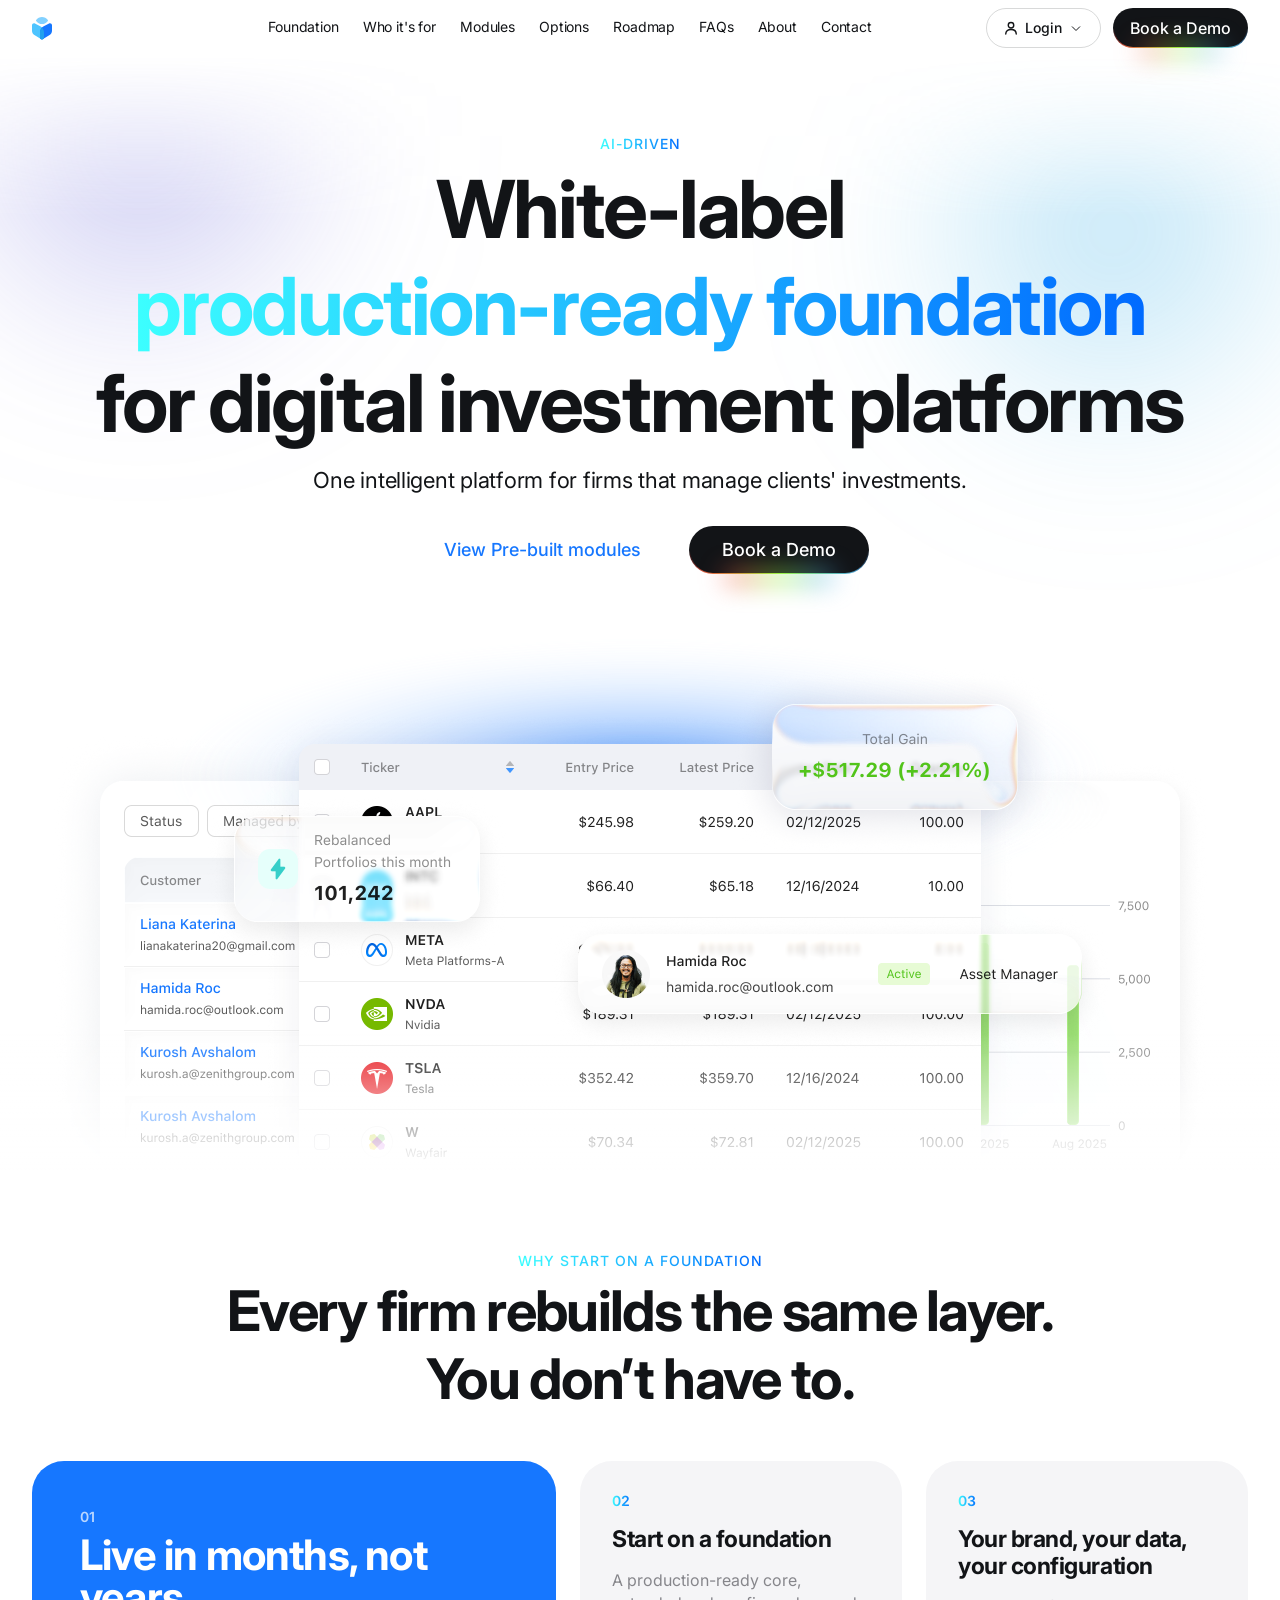
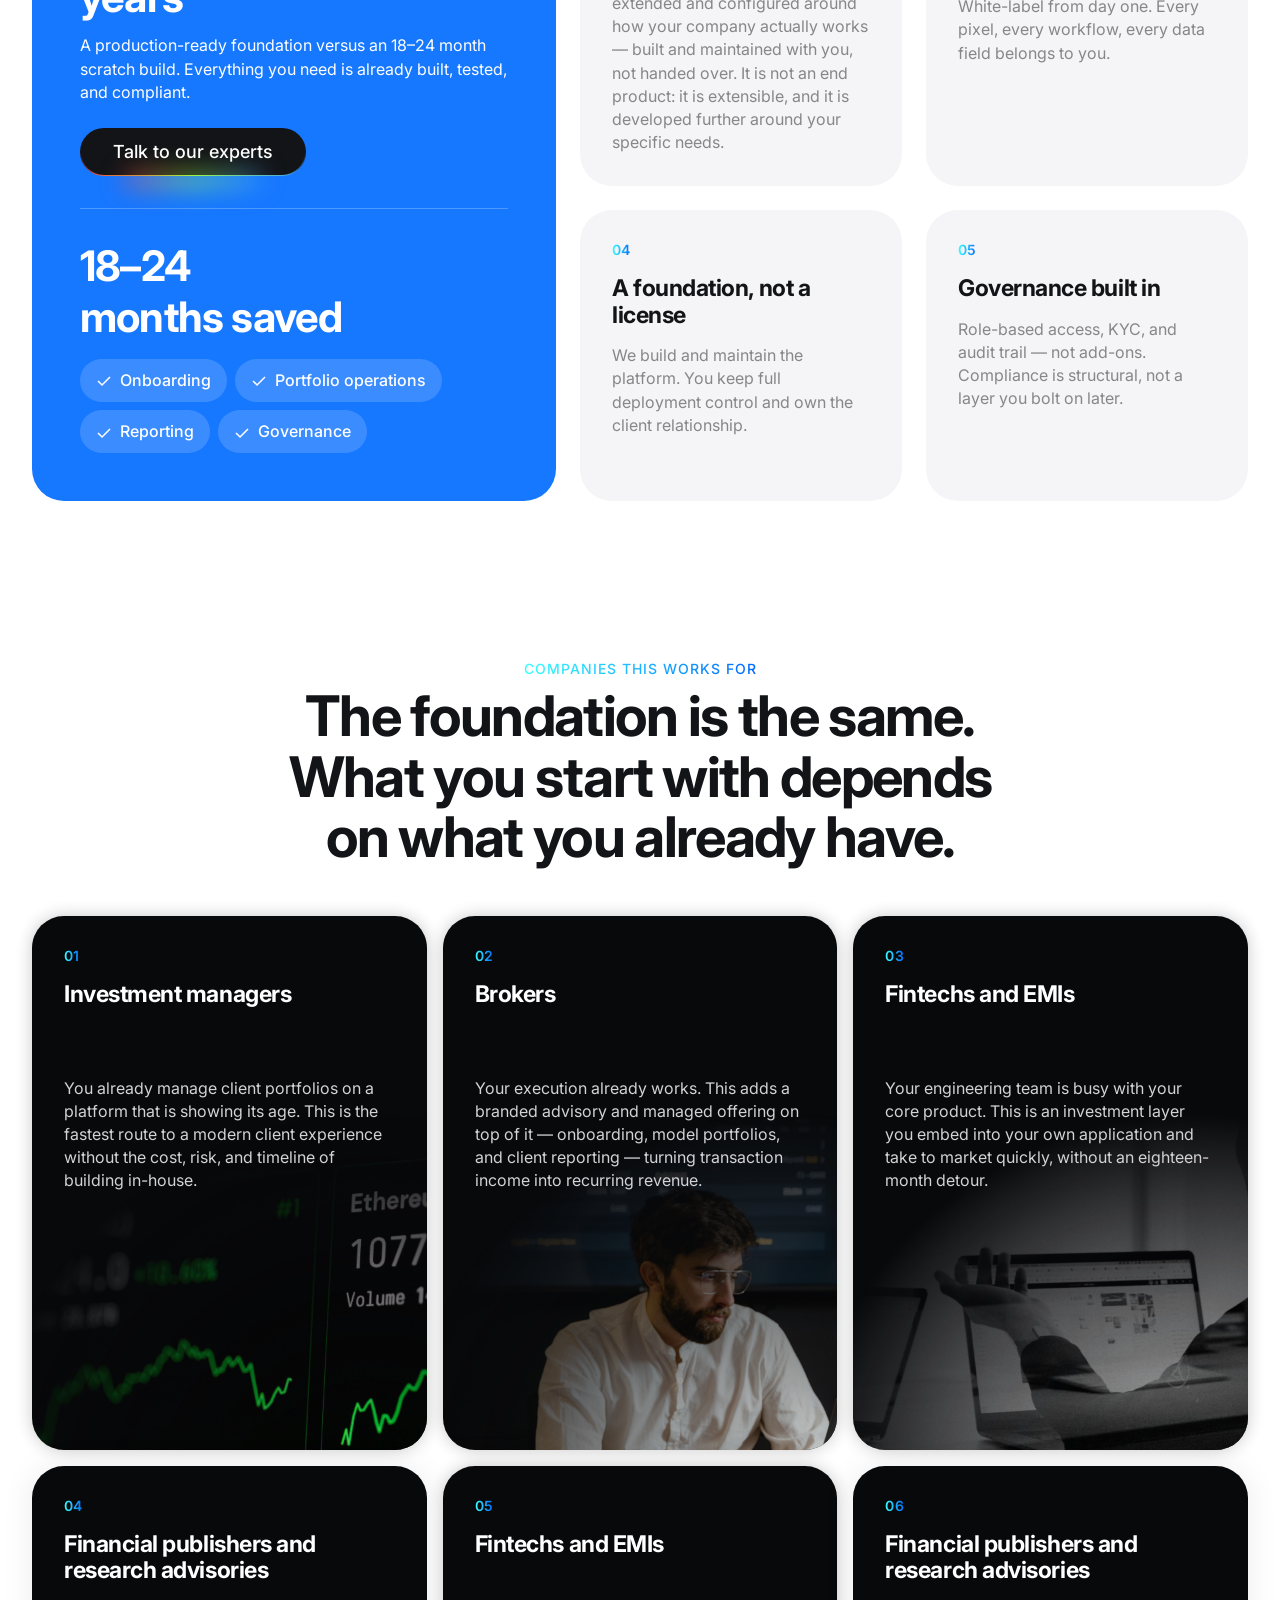
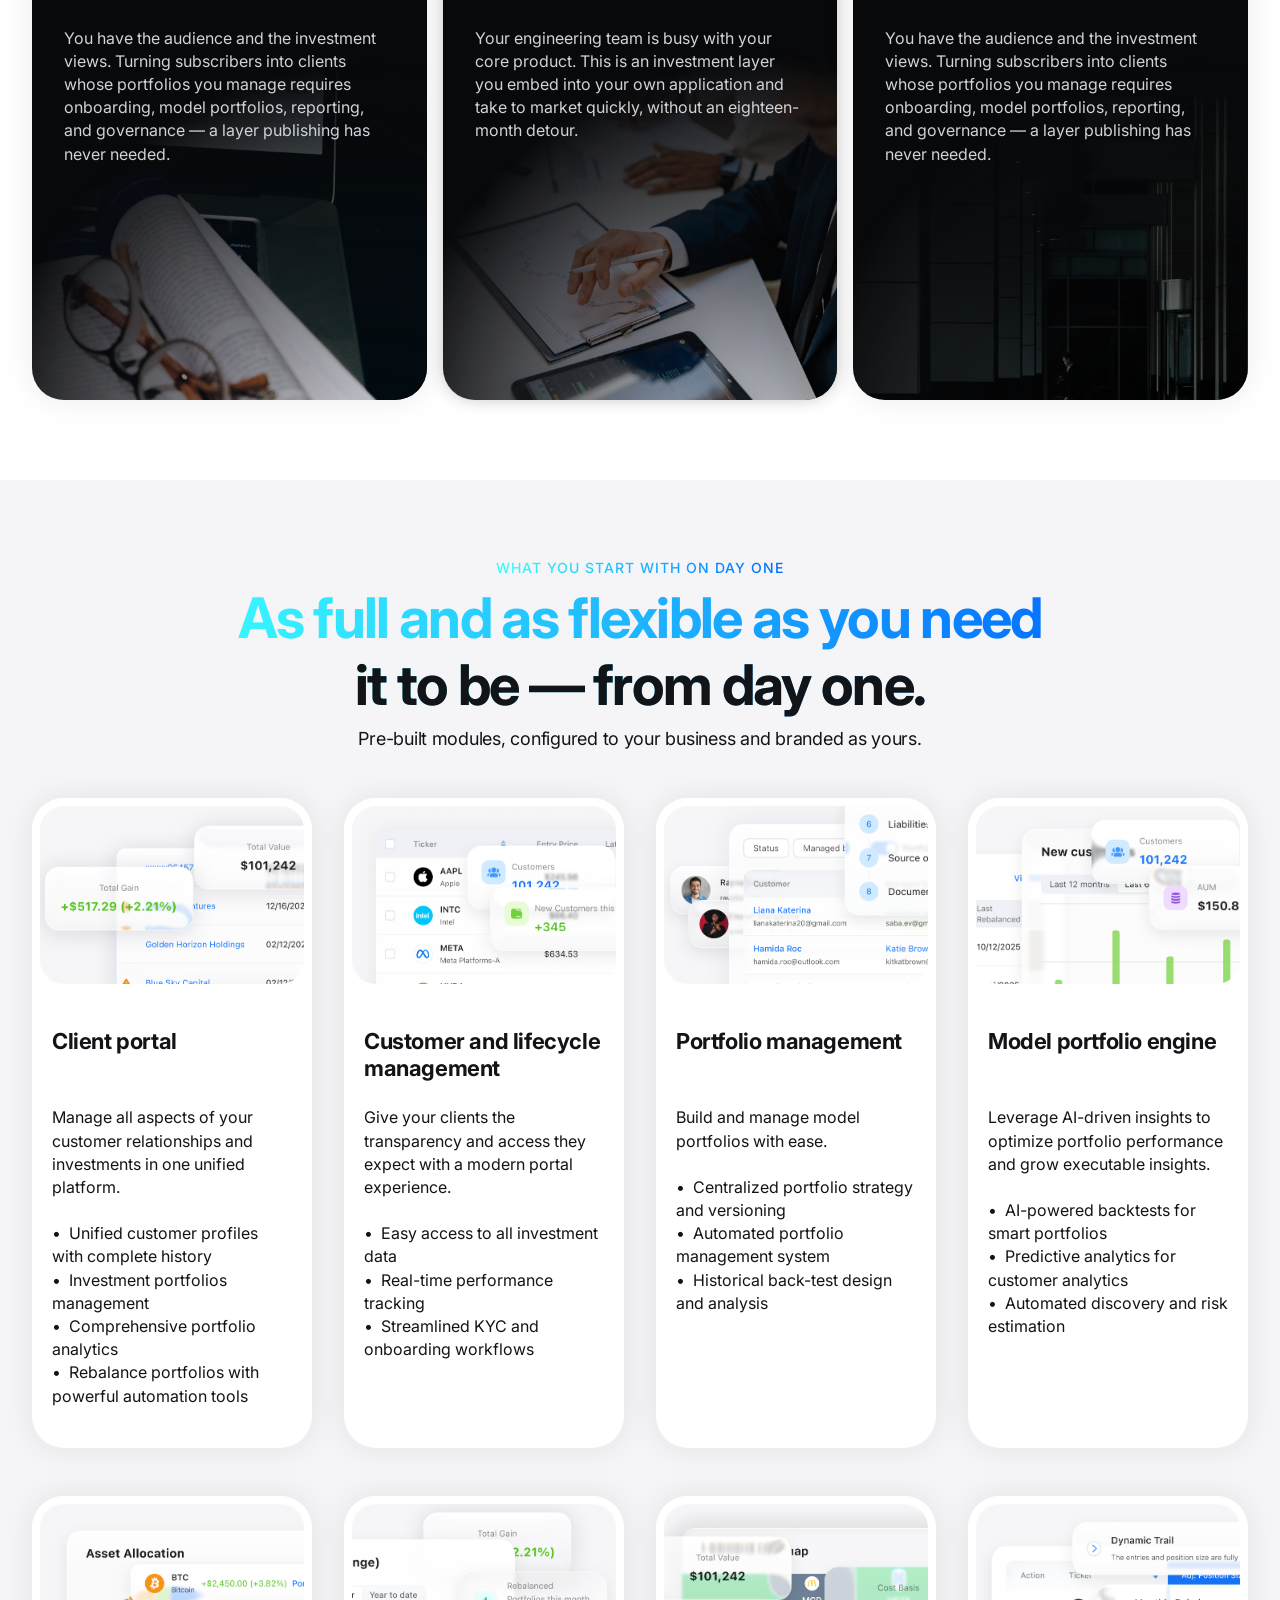
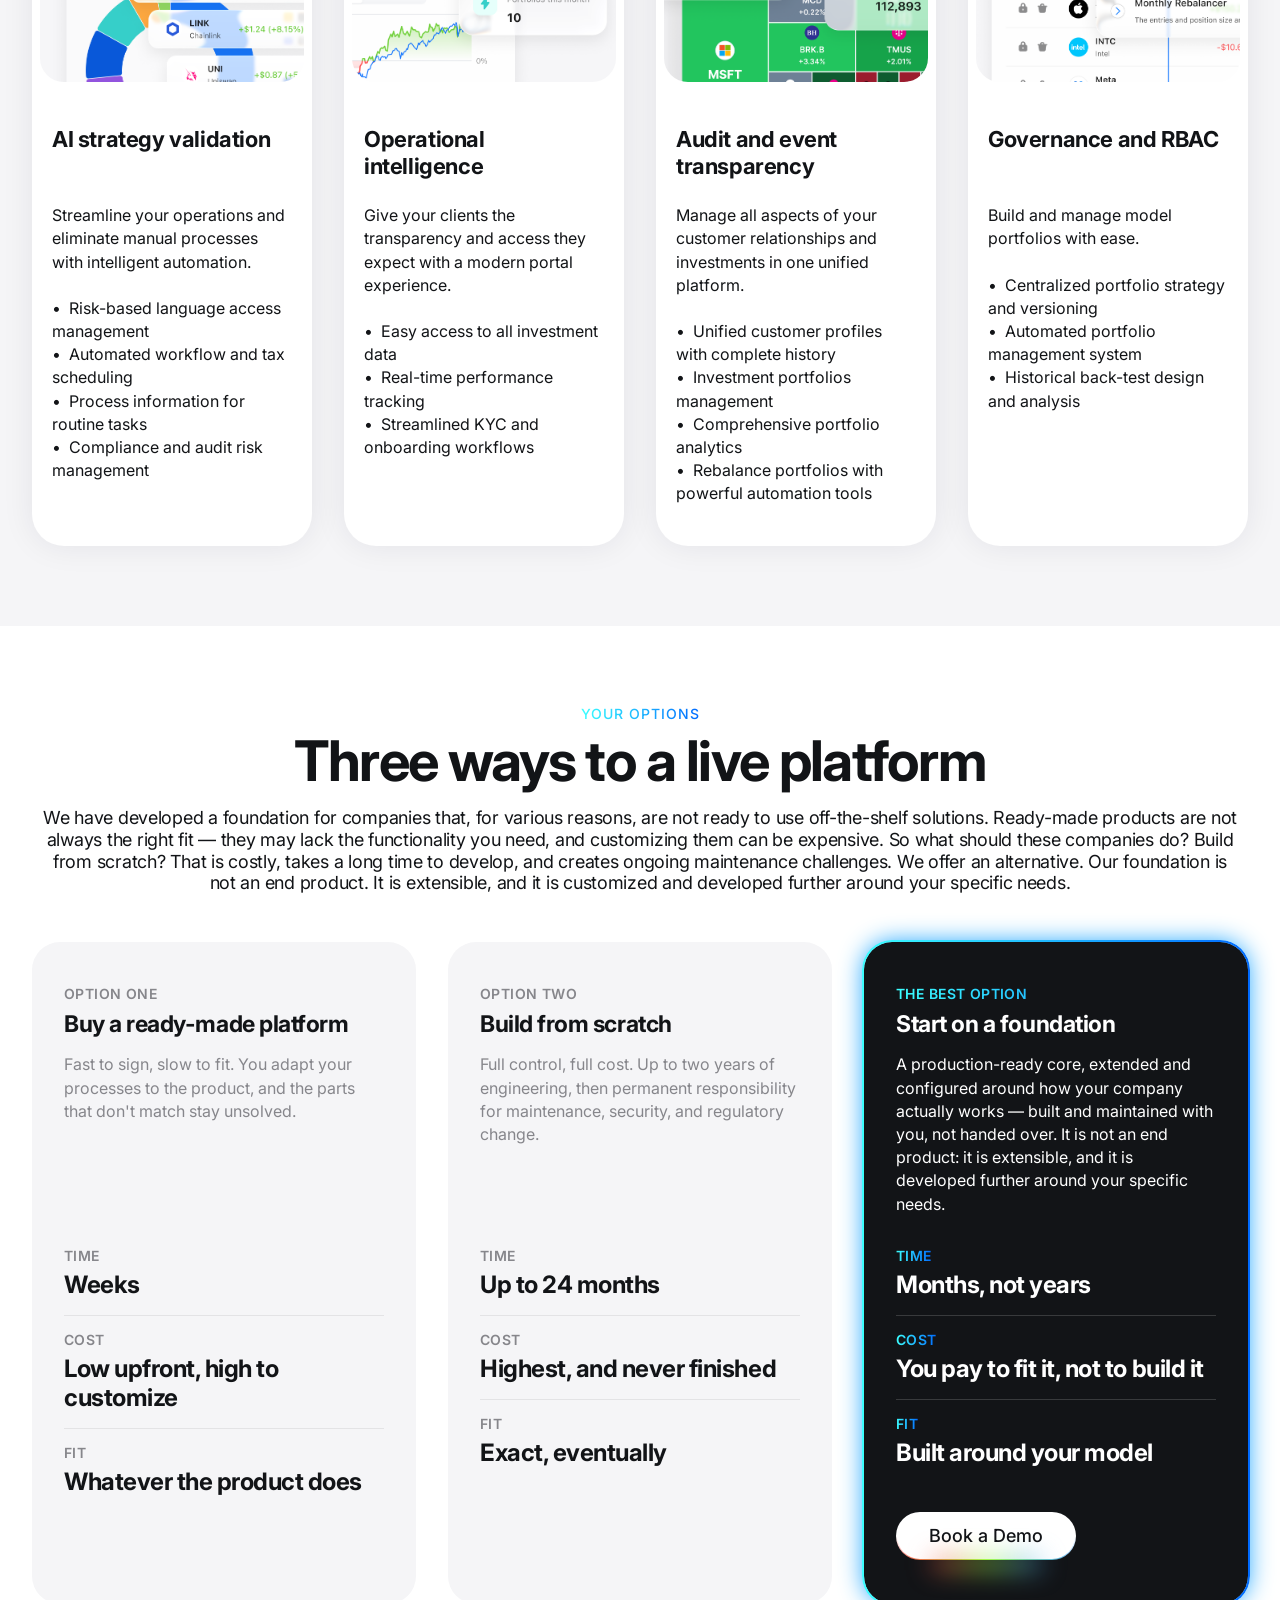
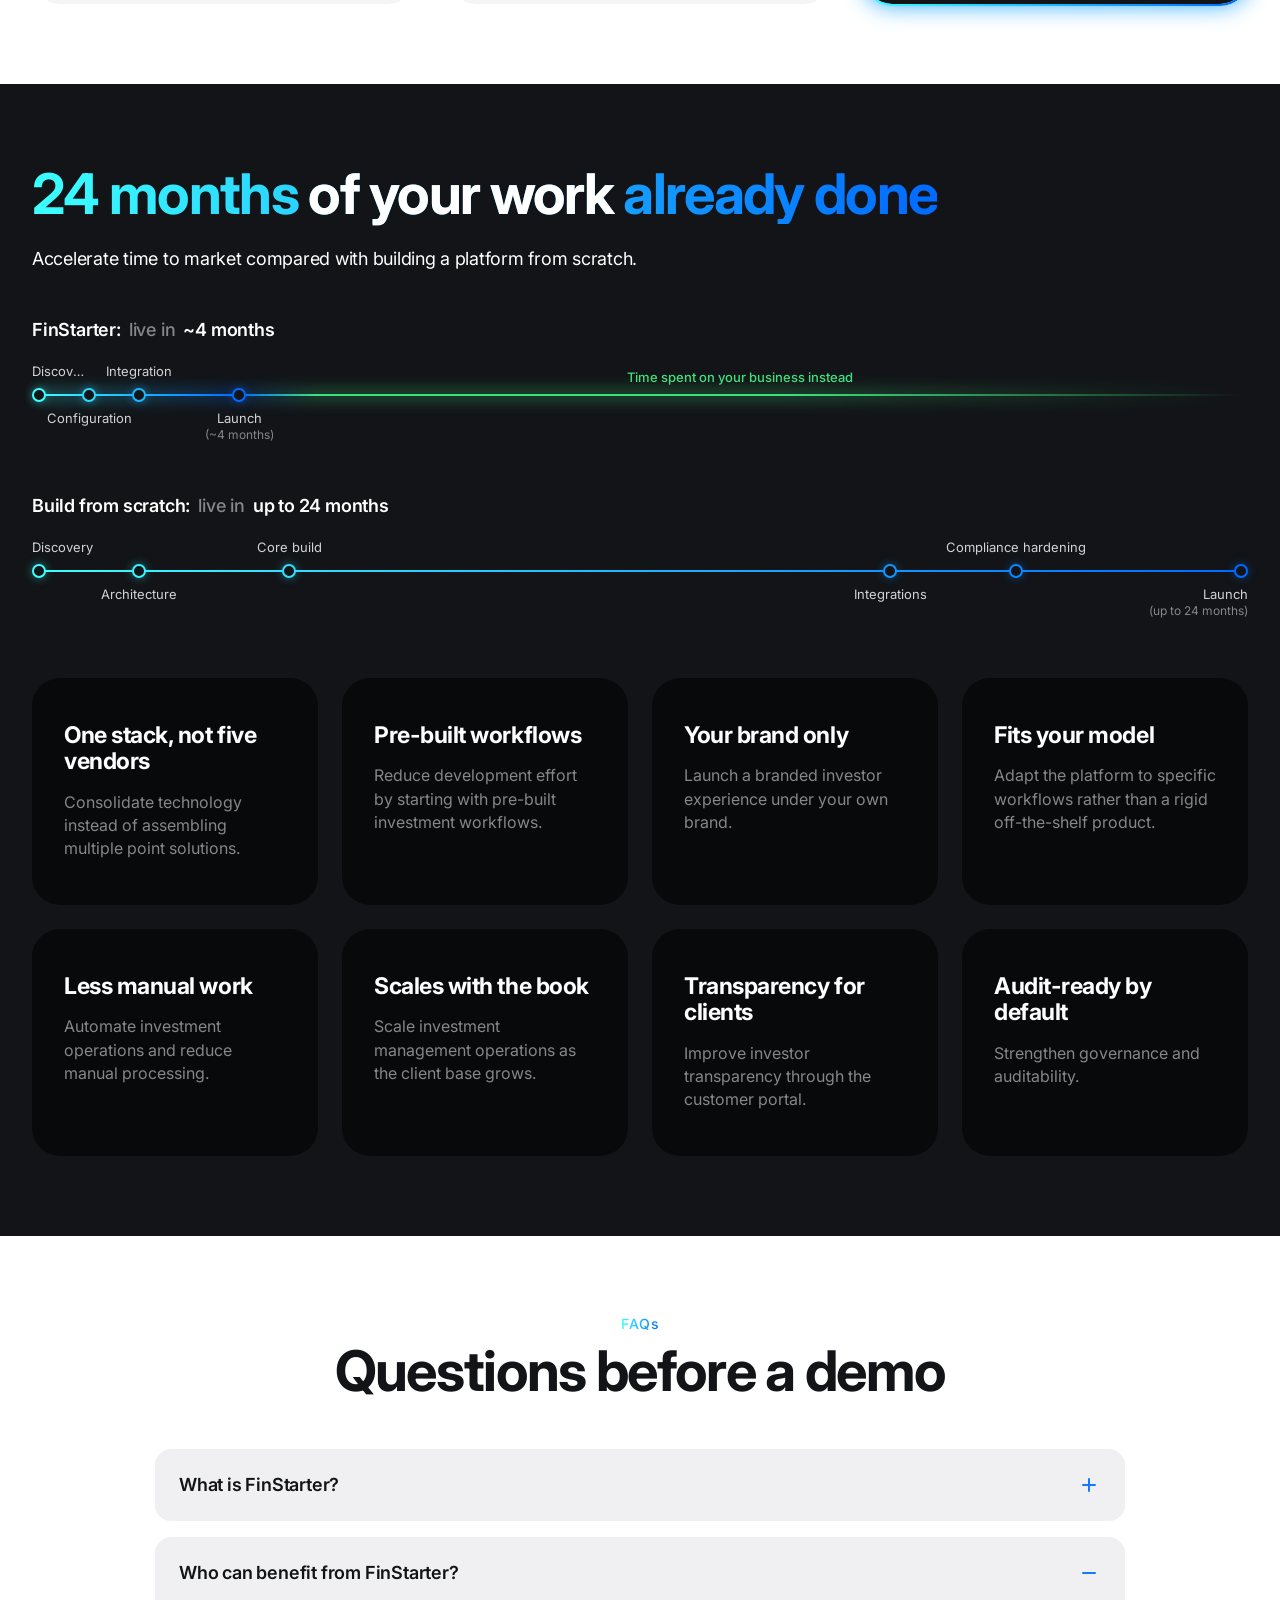
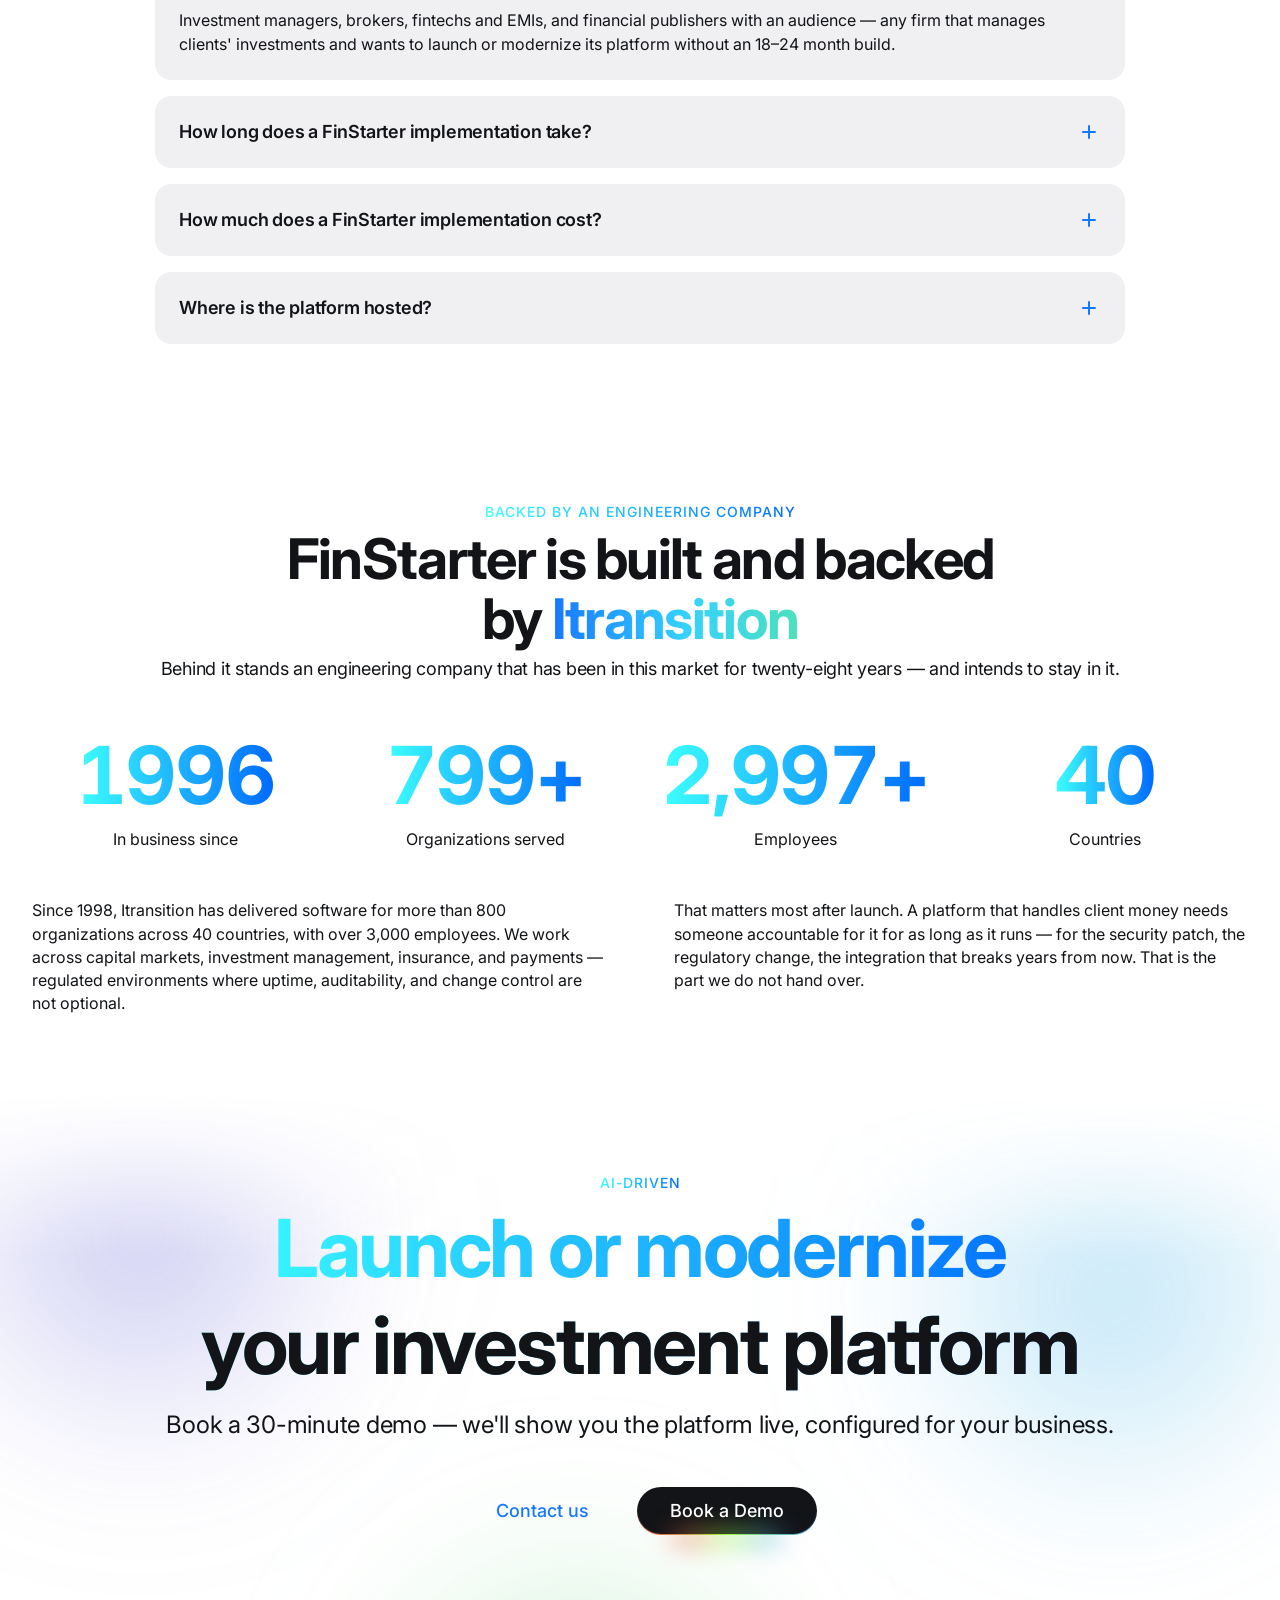
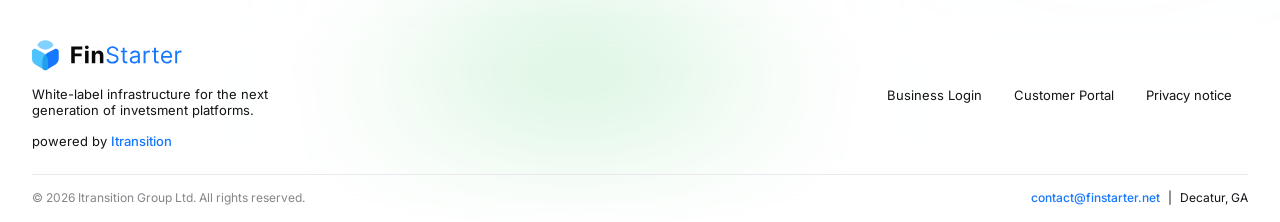
==== commit a2b117a6: "Login links and icon, single bullet style, footer cleanup, phone photo crops - header Login: stroke " ====
--- a/index.html
+++ b/index.html
@@ -25,16 +25,16 @@
       <a class="nav__item" href="#faq">FAQs</a>
       <a class="nav__item" href="#about">About</a>
       <a class="nav__item" href="contact.html">Contact</a>
-      <a class="nav__item nav__item--login" href="#">Business login</a>
-      <a class="nav__item nav__item--login" href="#">Customer portal</a>
+      <a class="nav__item nav__item--login" href="https://login.finstarter.net/login?state=hKFo2SBEazlrU1NWcFptejZGaXVIeFBONDVhOTRCWGFvbFBOVaFupWxvZ2luo3RpZNkgdE9FNDBudXBzdGM3aFV4bmRSazNNOFQyS2lWanpLeE-jY2lk2SBqNzVnYkxsWUk2anA5Wk9scElacUZuVW00aE13N3RmeQ&amp;client=j75gbLlYI6jp9ZOlpIZqFnUm4hMw7tfy&amp;protocol=oauth2&amp;scope=openid%20profile%20email%20offline_access&amp;redirect_uri=https%3A%2F%2Fapp.finstarter.net%2Fcallback&amp;audience=https%3A%2F%2Ffinstarter.net%2F&amp;response_type=code&amp;response_mode=query&amp;nonce=MUFWdi1pWGIxQURyME5JRlFpbFpRRFR1aDJJNE9Tb3lpMWRsN3VFVzdsRg%3D%3D&amp;code_challenge=nDkfH7Chj4UvjOiVPfQmXqSbMclHA0GhnUN1SL-7SiY&amp;code_challenge_method=S256&amp;auth0Client=eyJuYW1lIjoiYXV0aDAtcmVhY3QiLCJ2ZXJzaW9uIjoiMi44LjAifQ%3D%3D">Business login</a>
+      <a class="nav__item nav__item--login" href="https://login.finstarter.net/login?state=hKFo2SA2QUhMQm5hOUprUVhjVm5ZZVlNajdJVHVJQkNwY3hvM6FupWxvZ2luo3RpZNkgZGRFcUF5Ry1HMUpTRjdfSll0RHpENTlWN0pSZTVUQkijY2lk2SB4bFpteEtmTlV0U1E0dmlFTFJvOFdVVm5CU0VvNlZSeA&amp;client=xlZmxKfNUtSQ4viELRo8WUVnBSEo6VRx&amp;protocol=oauth2&amp;scope=openid%20profile%20email%20offline_access&amp;redirect_uri=https%3A%2F%2Fapp.finstarter.net%2Fcallback&amp;audience=https%3A%2F%2Ffinstarter.net%2F&amp;screen_hint=login&amp;response_type=code&amp;response_mode=query&amp;nonce=N2dvVU1KbU5qaUNRY0trWmRBWkg4b3RKMTNyc1Mwd0RJLUlRNi1aTHcyUQ%3D%3D&amp;code_challenge=FO4mRa7LJZTAlRU4qnr4jdvbfBMuMr1R_Nrlxs6Cv8I&amp;code_challenge_method=S256&amp;auth0Client=eyJuYW1lIjoiYXV0aDAtcmVhY3QiLCJ2ZXJzaW9uIjoiMi44LjAifQ%3D%3D">Customer portal</a>
     </nav>
     <div class="nav__actions">
       <div class="nav__login">
-        <button class="nav__loginbtn" type="button" aria-haspopup="true" aria-expanded="false" aria-controls="login-menu">Login<svg class="nav__chevron" width="16" height="16" viewBox="0 0 16 16" fill="none" aria-hidden="true"><path d="M4 6.5L8 10.5L12 6.5" stroke="currentColor"/></svg></button>
+        <button class="nav__loginbtn" type="button" aria-haspopup="true" aria-expanded="false" aria-controls="login-menu"><svg class="nav__usericon" width="16" height="16" viewBox="0 0 16 16" fill="none" aria-hidden="true"><circle cx="8" cy="5.25" r="2.75" stroke="currentColor" stroke-width="1.4"/><path d="M2.75 14c0-2.9 2.35-4.5 5.25-4.5s5.25 1.6 5.25 4.5" stroke="currentColor" stroke-width="1.4" stroke-linecap="round"/></svg>Login<svg class="nav__chevron" width="16" height="16" viewBox="0 0 16 16" fill="none" aria-hidden="true"><path d="M4 6.5L8 10.5L12 6.5" stroke="currentColor"/></svg></button>
         <div class="dropdown dropdown--login" id="login-menu">
           <div class="dropdown__group">
-            <a class="dropdown__item" href="#">Business login</a>
-            <a class="dropdown__item" href="#">Customer portal</a>
+            <a class="dropdown__item" href="https://login.finstarter.net/login?state=hKFo2SBEazlrU1NWcFptejZGaXVIeFBONDVhOTRCWGFvbFBOVaFupWxvZ2luo3RpZNkgdE9FNDBudXBzdGM3aFV4bmRSazNNOFQyS2lWanpLeE-jY2lk2SBqNzVnYkxsWUk2anA5Wk9scElacUZuVW00aE13N3RmeQ&amp;client=j75gbLlYI6jp9ZOlpIZqFnUm4hMw7tfy&amp;protocol=oauth2&amp;scope=openid%20profile%20email%20offline_access&amp;redirect_uri=https%3A%2F%2Fapp.finstarter.net%2Fcallback&amp;audience=https%3A%2F%2Ffinstarter.net%2F&amp;response_type=code&amp;response_mode=query&amp;nonce=MUFWdi1pWGIxQURyME5JRlFpbFpRRFR1aDJJNE9Tb3lpMWRsN3VFVzdsRg%3D%3D&amp;code_challenge=nDkfH7Chj4UvjOiVPfQmXqSbMclHA0GhnUN1SL-7SiY&amp;code_challenge_method=S256&amp;auth0Client=eyJuYW1lIjoiYXV0aDAtcmVhY3QiLCJ2ZXJzaW9uIjoiMi44LjAifQ%3D%3D">Business login</a>
+            <a class="dropdown__item" href="https://login.finstarter.net/login?state=hKFo2SA2QUhMQm5hOUprUVhjVm5ZZVlNajdJVHVJQkNwY3hvM6FupWxvZ2luo3RpZNkgZGRFcUF5Ry1HMUpTRjdfSll0RHpENTlWN0pSZTVUQkijY2lk2SB4bFpteEtmTlV0U1E0dmlFTFJvOFdVVm5CU0VvNlZSeA&amp;client=xlZmxKfNUtSQ4viELRo8WUVnBSEo6VRx&amp;protocol=oauth2&amp;scope=openid%20profile%20email%20offline_access&amp;redirect_uri=https%3A%2F%2Fapp.finstarter.net%2Fcallback&amp;audience=https%3A%2F%2Ffinstarter.net%2F&amp;screen_hint=login&amp;response_type=code&amp;response_mode=query&amp;nonce=N2dvVU1KbU5qaUNRY0trWmRBWkg4b3RKMTNyc1Mwd0RJLUlRNi1aTHcyUQ%3D%3D&amp;code_challenge=FO4mRa7LJZTAlRU4qnr4jdvbfBMuMr1R_Nrlxs6Cv8I&amp;code_challenge_method=S256&amp;auth0Client=eyJuYW1lIjoiYXV0aDAtcmVhY3QiLCJ2ZXJzaW9uIjoiMi44LjAifQ%3D%3D">Customer portal</a>
           </div>
         </div>
       </div>
@@ -210,9 +210,9 @@
           <h3 class="fcard__h3">Customer and lifecycle management</h3>
           <p class="fcard__p">Give your clients the transparency and access they expect with a modern portal experience.
 
-▪ Easy access to all investment data
-▪ Real-time performance tracking
-▪ Streamlined KYC and onboarding workflows</p>
+•  Easy access to all investment data
+•  Real-time performance tracking
+•  Streamlined KYC and onboarding workflows</p>
         </div>
       </div>
     </article>
@@ -223,9 +223,9 @@
           <h3 class="fcard__h3">Portfolio management</h3>
           <p class="fcard__p">Build and manage model portfolios with ease.
 
-▪ Centralized portfolio strategy and versioning
-▪ Automated portfolio management system
-▪ Historical back-test design and analysis</p>
+•  Centralized portfolio strategy and versioning
+•  Automated portfolio management system
+•  Historical back-test design and analysis</p>
         </div>
       </div>
     </article>
@@ -236,9 +236,9 @@
           <h3 class="fcard__h3">Model portfolio engine</h3>
           <p class="fcard__p">Leverage AI-driven insights to optimize portfolio performance and grow executable insights.
 
-▪ AI-powered backtests for smart portfolios
-▪ Predictive analytics for customer analytics
-▪ Automated discovery and risk estimation</p>
+•  AI-powered backtests for smart portfolios
+•  Predictive analytics for customer analytics
+•  Automated discovery and risk estimation</p>
         </div>
       </div>
     </article>
@@ -263,9 +263,9 @@
           <h3 class="fcard__h3">Operational intelligence</h3>
           <p class="fcard__p">Give your clients the transparency and access they expect with a modern portal experience.
 
-▪ Easy access to all investment data
-▪ Real-time performance tracking
-▪ Streamlined KYC and onboarding workflows</p>
+•  Easy access to all investment data
+•  Real-time performance tracking
+•  Streamlined KYC and onboarding workflows</p>
         </div>
       </div>
     </article>
@@ -290,9 +290,9 @@
           <h3 class="fcard__h3">Governance and RBAC</h3>
           <p class="fcard__p">Build and manage model portfolios with ease.
 
-▪ Centralized portfolio strategy and versioning
-▪ Automated portfolio management system
-▪ Historical back-test design and analysis</p>
+•  Centralized portfolio strategy and versioning
+•  Automated portfolio management system
+•  Historical back-test design and analysis</p>
         </div>
       </div>
     </article>
@@ -510,10 +510,10 @@
     <div class="footer__cols">
       <div class="footer__col">
         <div class="footer__links footer__links--row">
-          <a href="#">Business Login</a>
-          <a href="#">Customer Portal</a>
-          <a href="#">Privacy Policy</a>
-          <a href="#">Terms of Service</a>
+          <a href="https://login.finstarter.net/login?state=hKFo2SBEazlrU1NWcFptejZGaXVIeFBONDVhOTRCWGFvbFBOVaFupWxvZ2luo3RpZNkgdE9FNDBudXBzdGM3aFV4bmRSazNNOFQyS2lWanpLeE-jY2lk2SBqNzVnYkxsWUk2anA5Wk9scElacUZuVW00aE13N3RmeQ&amp;client=j75gbLlYI6jp9ZOlpIZqFnUm4hMw7tfy&amp;protocol=oauth2&amp;scope=openid%20profile%20email%20offline_access&amp;redirect_uri=https%3A%2F%2Fapp.finstarter.net%2Fcallback&amp;audience=https%3A%2F%2Ffinstarter.net%2F&amp;response_type=code&amp;response_mode=query&amp;nonce=MUFWdi1pWGIxQURyME5JRlFpbFpRRFR1aDJJNE9Tb3lpMWRsN3VFVzdsRg%3D%3D&amp;code_challenge=nDkfH7Chj4UvjOiVPfQmXqSbMclHA0GhnUN1SL-7SiY&amp;code_challenge_method=S256&amp;auth0Client=eyJuYW1lIjoiYXV0aDAtcmVhY3QiLCJ2ZXJzaW9uIjoiMi44LjAifQ%3D%3D">Business Login</a>
+          <a href="https://login.finstarter.net/login?state=hKFo2SA2QUhMQm5hOUprUVhjVm5ZZVlNajdJVHVJQkNwY3hvM6FupWxvZ2luo3RpZNkgZGRFcUF5Ry1HMUpTRjdfSll0RHpENTlWN0pSZTVUQkijY2lk2SB4bFpteEtmTlV0U1E0dmlFTFJvOFdVVm5CU0VvNlZSeA&amp;client=xlZmxKfNUtSQ4viELRo8WUVnBSEo6VRx&amp;protocol=oauth2&amp;scope=openid%20profile%20email%20offline_access&amp;redirect_uri=https%3A%2F%2Fapp.finstarter.net%2Fcallback&amp;audience=https%3A%2F%2Ffinstarter.net%2F&amp;screen_hint=login&amp;response_type=code&amp;response_mode=query&amp;nonce=N2dvVU1KbU5qaUNRY0trWmRBWkg4b3RKMTNyc1Mwd0RJLUlRNi1aTHcyUQ%3D%3D&amp;code_challenge=FO4mRa7LJZTAlRU4qnr4jdvbfBMuMr1R_Nrlxs6Cv8I&amp;code_challenge_method=S256&amp;auth0Client=eyJuYW1lIjoiYXV0aDAtcmVhY3QiLCJ2ZXJzaW9uIjoiMi44LjAifQ%3D%3D">Customer Portal</a>
+          <a href="https://www.itransition.com/privacy-notice" target="_blank" rel="noopener">Privacy notice</a>
+
         </div>
       </div>
     </div>
--- a/styles.css
+++ b/styles.css
@@ -289,13 +289,14 @@
   background: none;
   font: inherit;
   font-weight: 500;
-  font-size: 16px;
+  font-size: 14px;
   line-height: 24px;
   color: var(--ink);
   white-space: nowrap;
   cursor: pointer;
   transition: border-color 0.18s ease, color 0.18s ease;
 }
+.nav__usericon { flex: 0 0 16px; }
 .nav__loginbtn:hover,
 .nav__login.is-open .nav__loginbtn { border-color: var(--blue); color: var(--blue); }
 .nav__loginbtn:focus-visible { outline: 2px solid var(--blue); outline-offset: 2px; }
@@ -1457,7 +1458,7 @@
   display: flex;
   flex-direction: column;
   justify-content: flex-start;
-  gap: 24px;
+  gap: 16px;
 }
 .footer__brand img { width: 155px; height: 32px; }
 .footer__tagline {
@@ -1477,8 +1478,9 @@
 }
 .footer__powered-link { font-weight: 500; color: var(--blue); }
 .footer__cols {
-  /* two short columns now, so they hug their content instead of filling 822px */
+  /* one short row of links now, centred against the brand block on its left */
   flex: 0 0 auto;
+  align-self: center;
   display: flex;
   gap: 64px;
 }
--- a/responsive.css
+++ b/responsive.css
@@ -189,12 +189,6 @@
   .nav__wrap { justify-content: flex-start; gap: 16px; }
   .nav__burger { display: flex; }
   .nav__actions { margin-left: auto; }
-  /* the Login pill would not fit beside the burger, logo and CTA: its two links move
-     into the panel instead (.nav__item--login) */
-  .nav__login { display: none; }
-  .nav__item--login { display: flex; }
-  /* set the two login links apart from the section links above them */
-  .nav__item:not(.nav__item--login) + .nav__item--login { margin-top: 8px; padding-top: 18px; border-top: 1px solid rgba(0, 0, 0, 0.08); }
   .nav__menu {
     display: none;
     position: absolute;
@@ -317,9 +311,11 @@
     position: static;
     order: 10;
     width: calc(100% + 48px);
-    height: 180px;
+    height: 200px;
     margin: 8px -24px -24px;
-    object-position: center;
+    /* the art is a portrait with a round photo at its foot: anchor the strip to that foot,
+       otherwise the crop lands in the middle of the circle and reads as a random fragment */
+    object-position: center bottom;
     -webkit-mask-image: linear-gradient(to bottom, transparent, #000 45%);
     mask-image: linear-gradient(to bottom, transparent, #000 45%);
   }
@@ -346,6 +342,14 @@
   .modal__dialog { padding: 28px 20px; }
 }
 
+/* ---------- <=480: no room left for the Login pill beside the burger, the logo and the
+   CTA, so its two links move into the burger panel instead ---------- */
+@media (max-width: 480px) {
+  .nav__login { display: none; }
+  .nav__item--login { display: flex; }
+  /* set the two login links apart from the section links above them */
+  .nav__item:not(.nav__item--login) + .nav__item--login { margin-top: 8px; padding-top: 18px; border-top: 1px solid rgba(0, 0, 0, 0.08); }
+}
 /* =========================================================
    HOW IT WORKS — page sections (same breakpoints as above)
    ========================================================= */
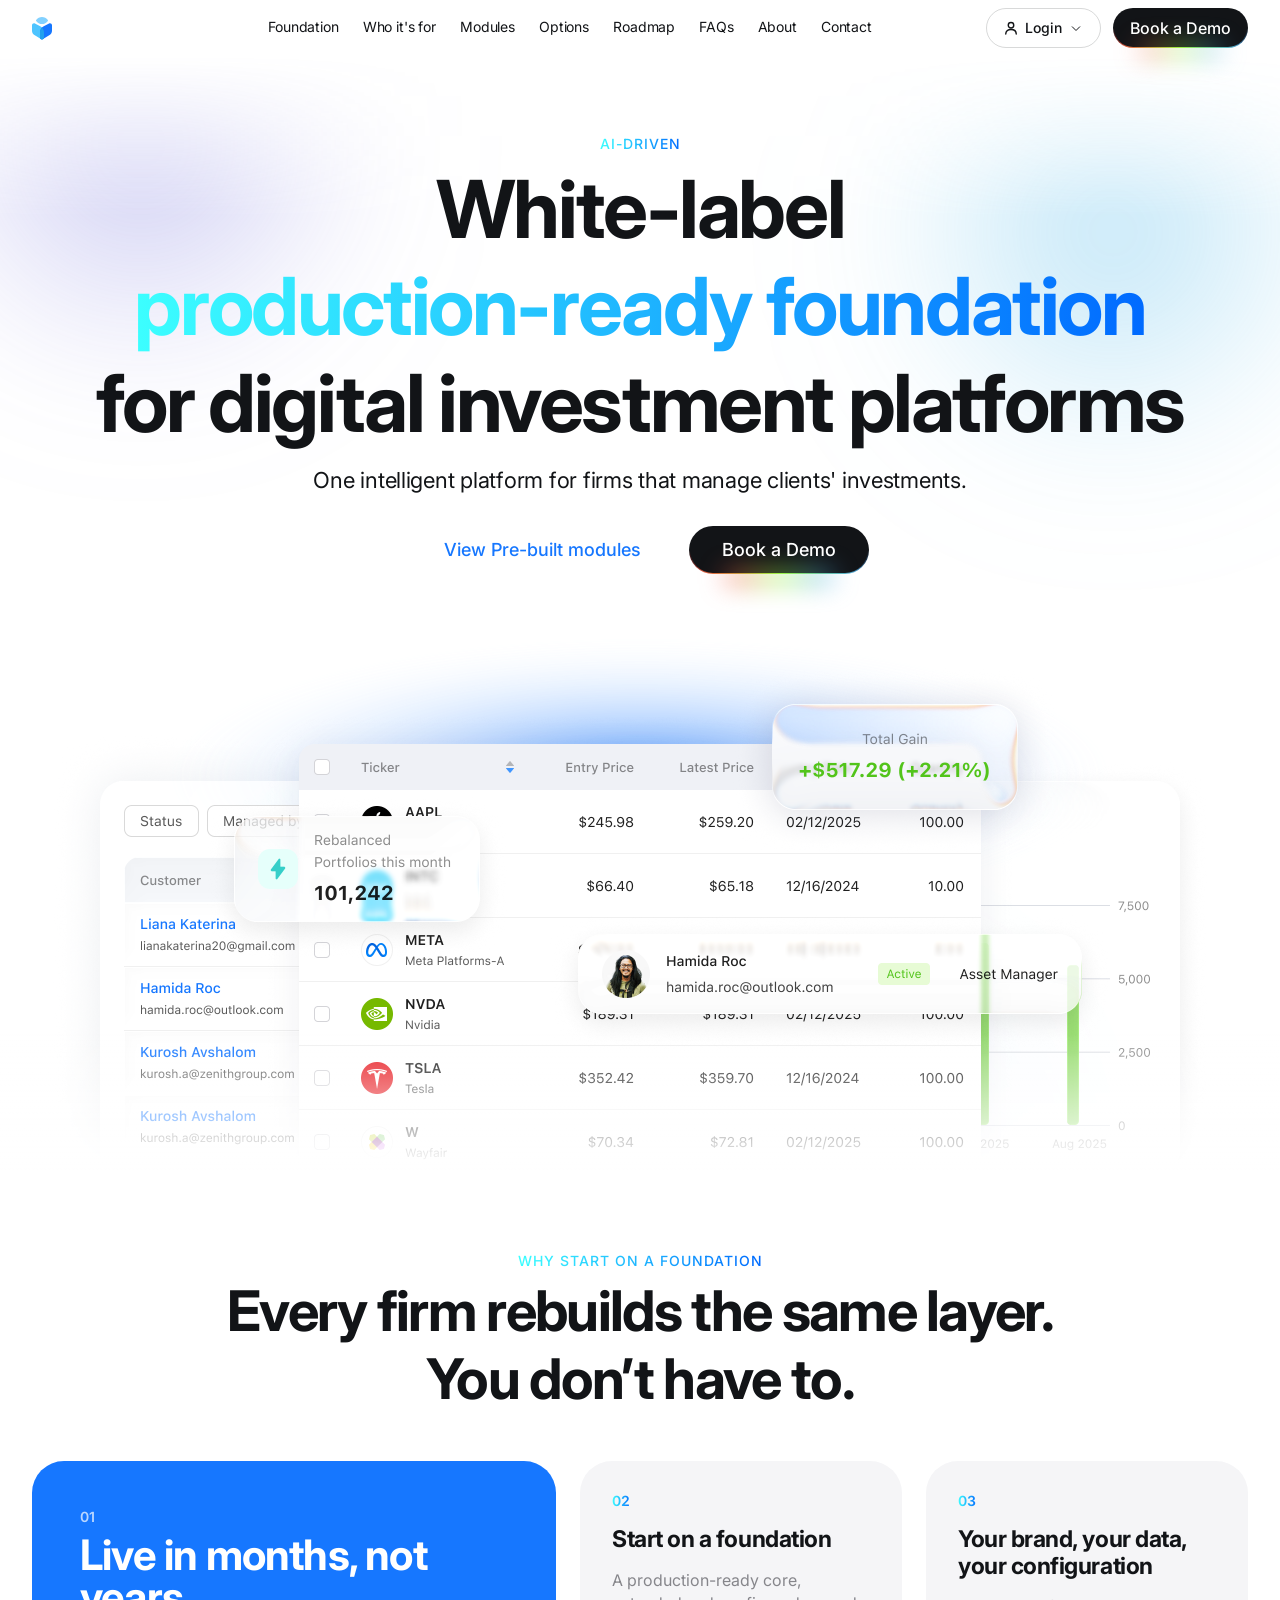
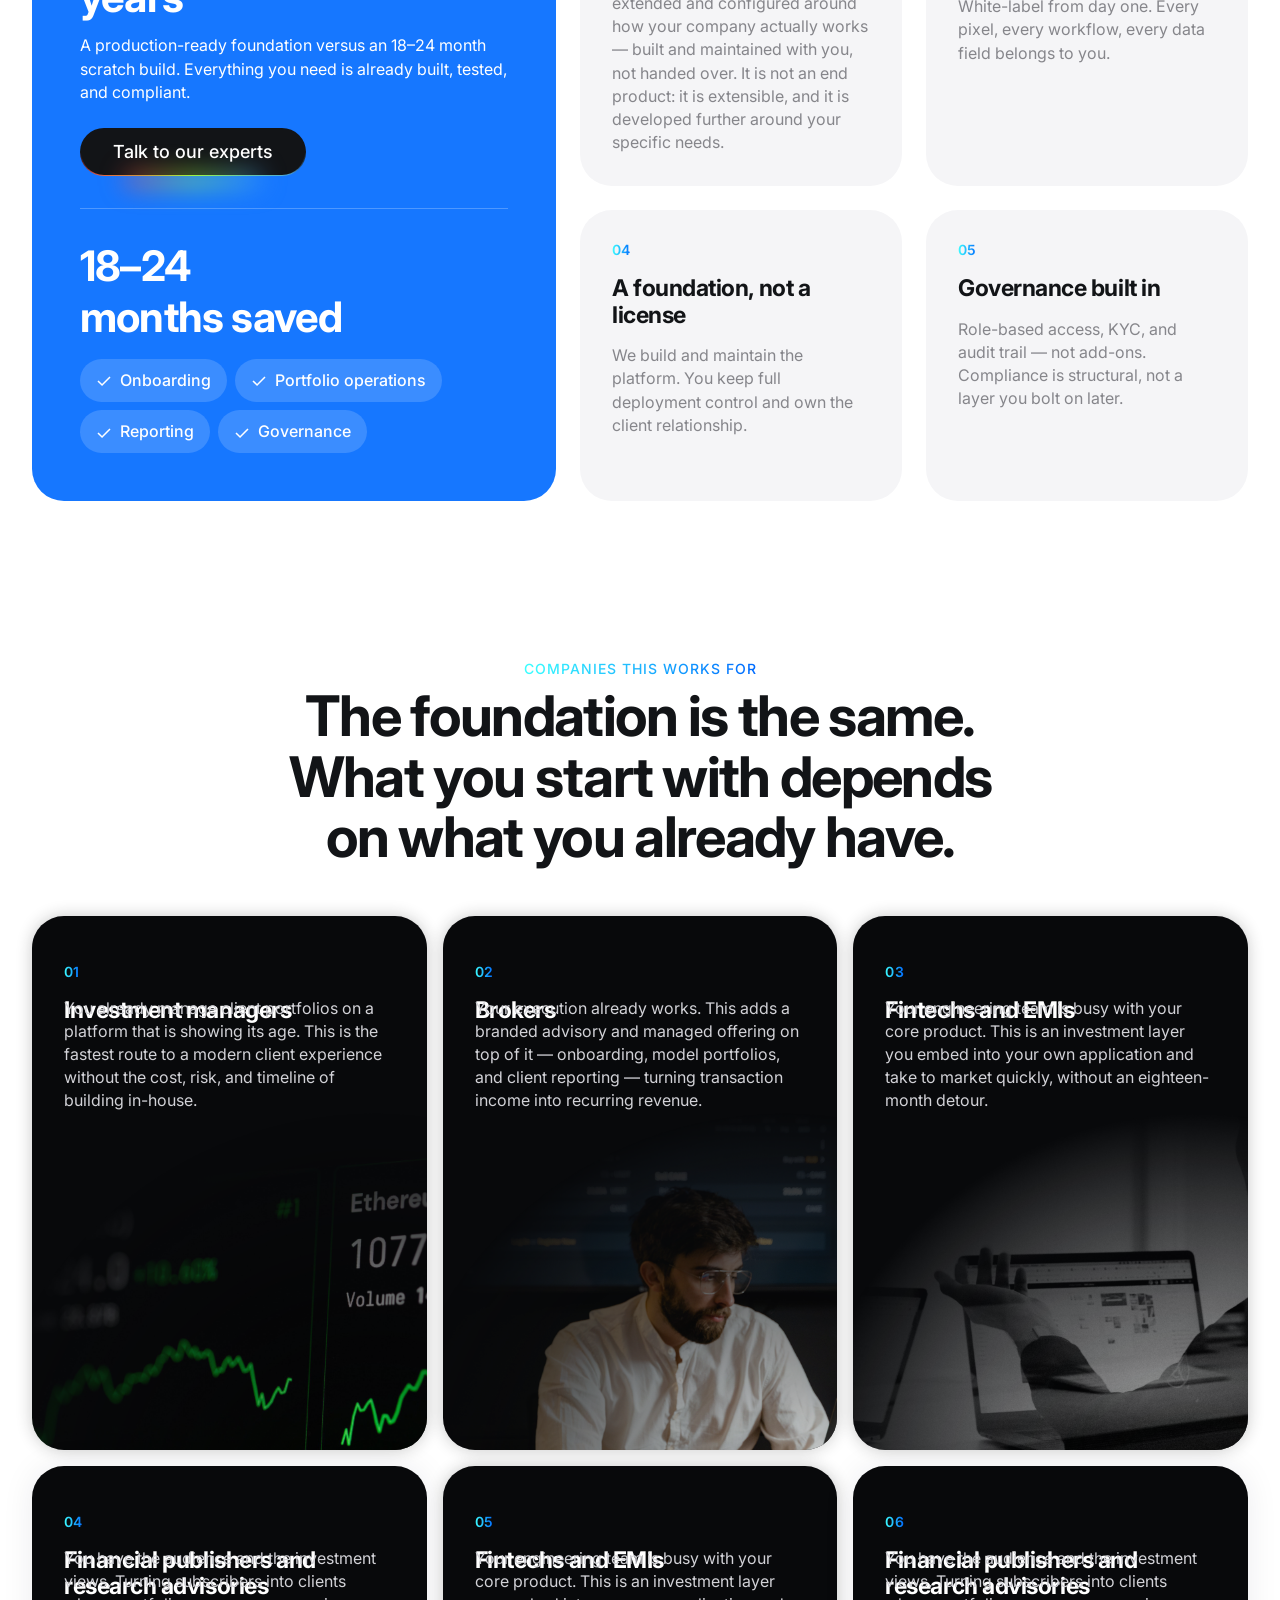
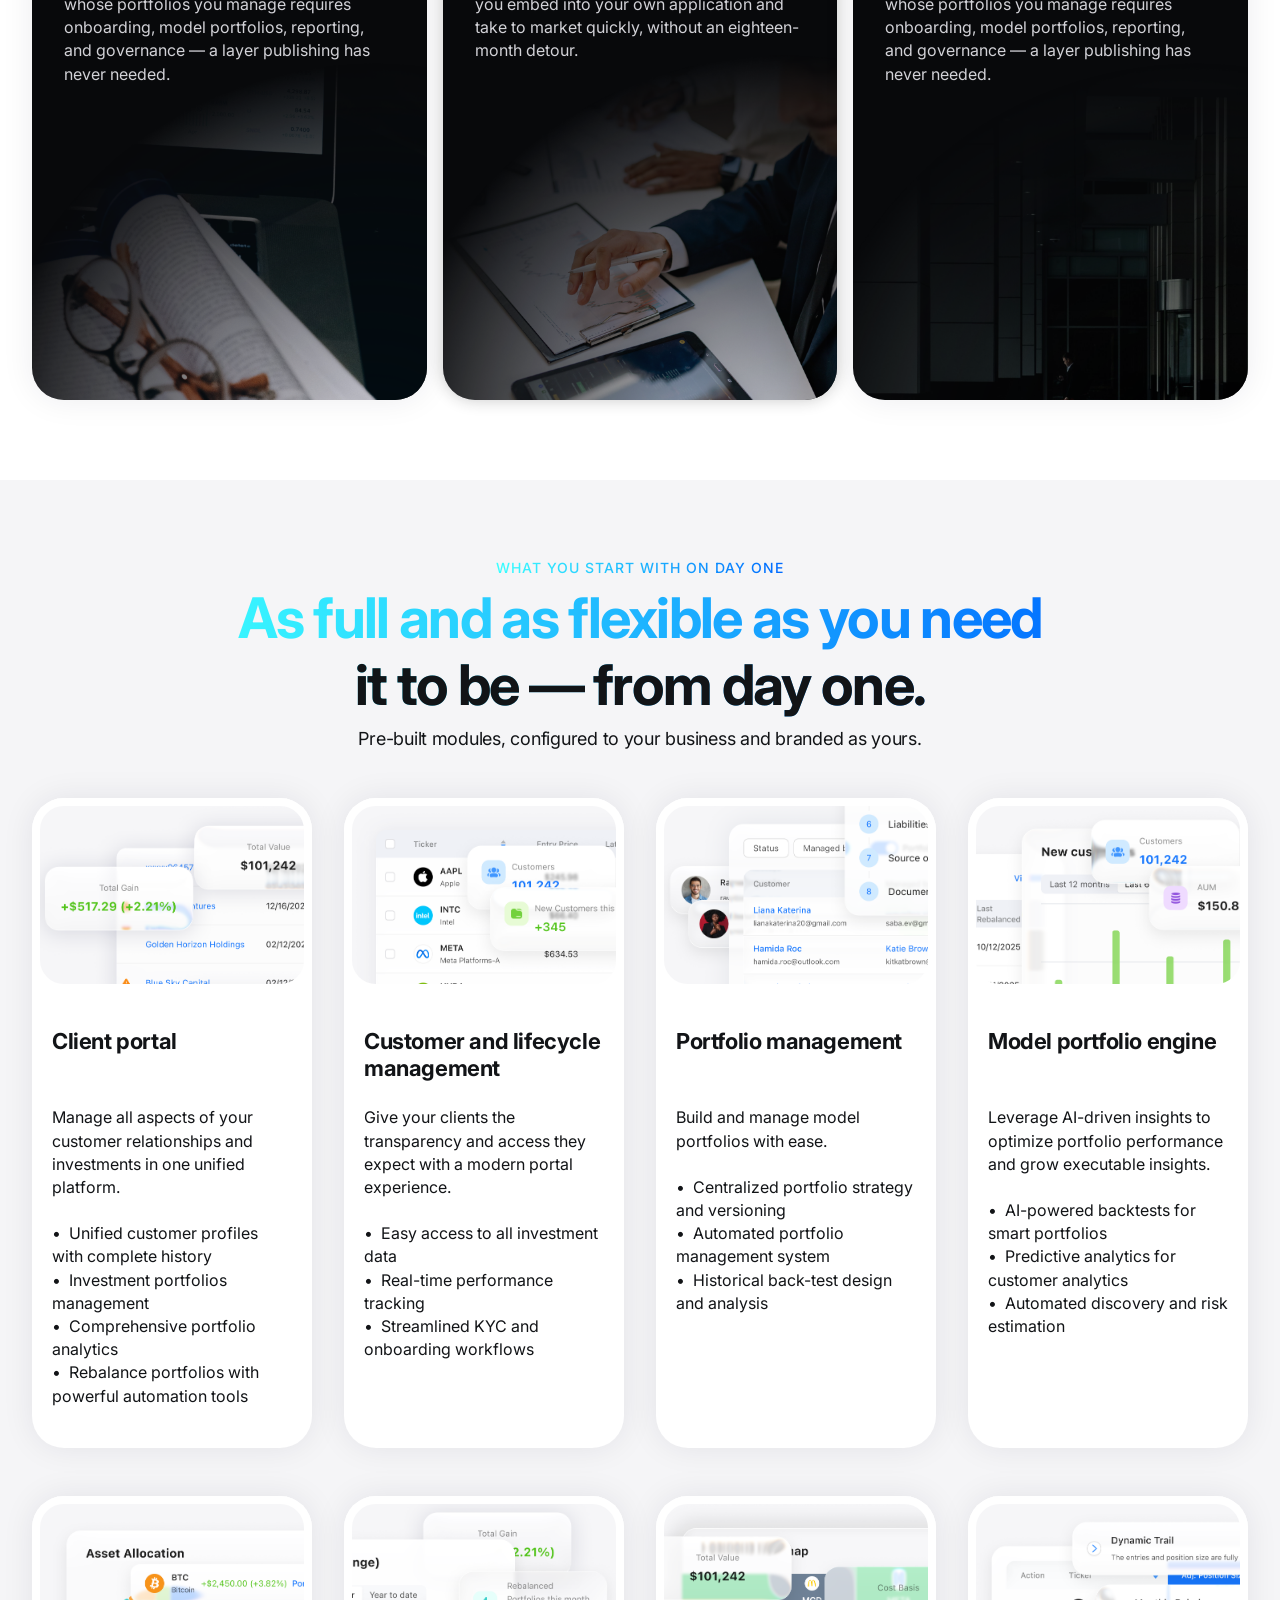
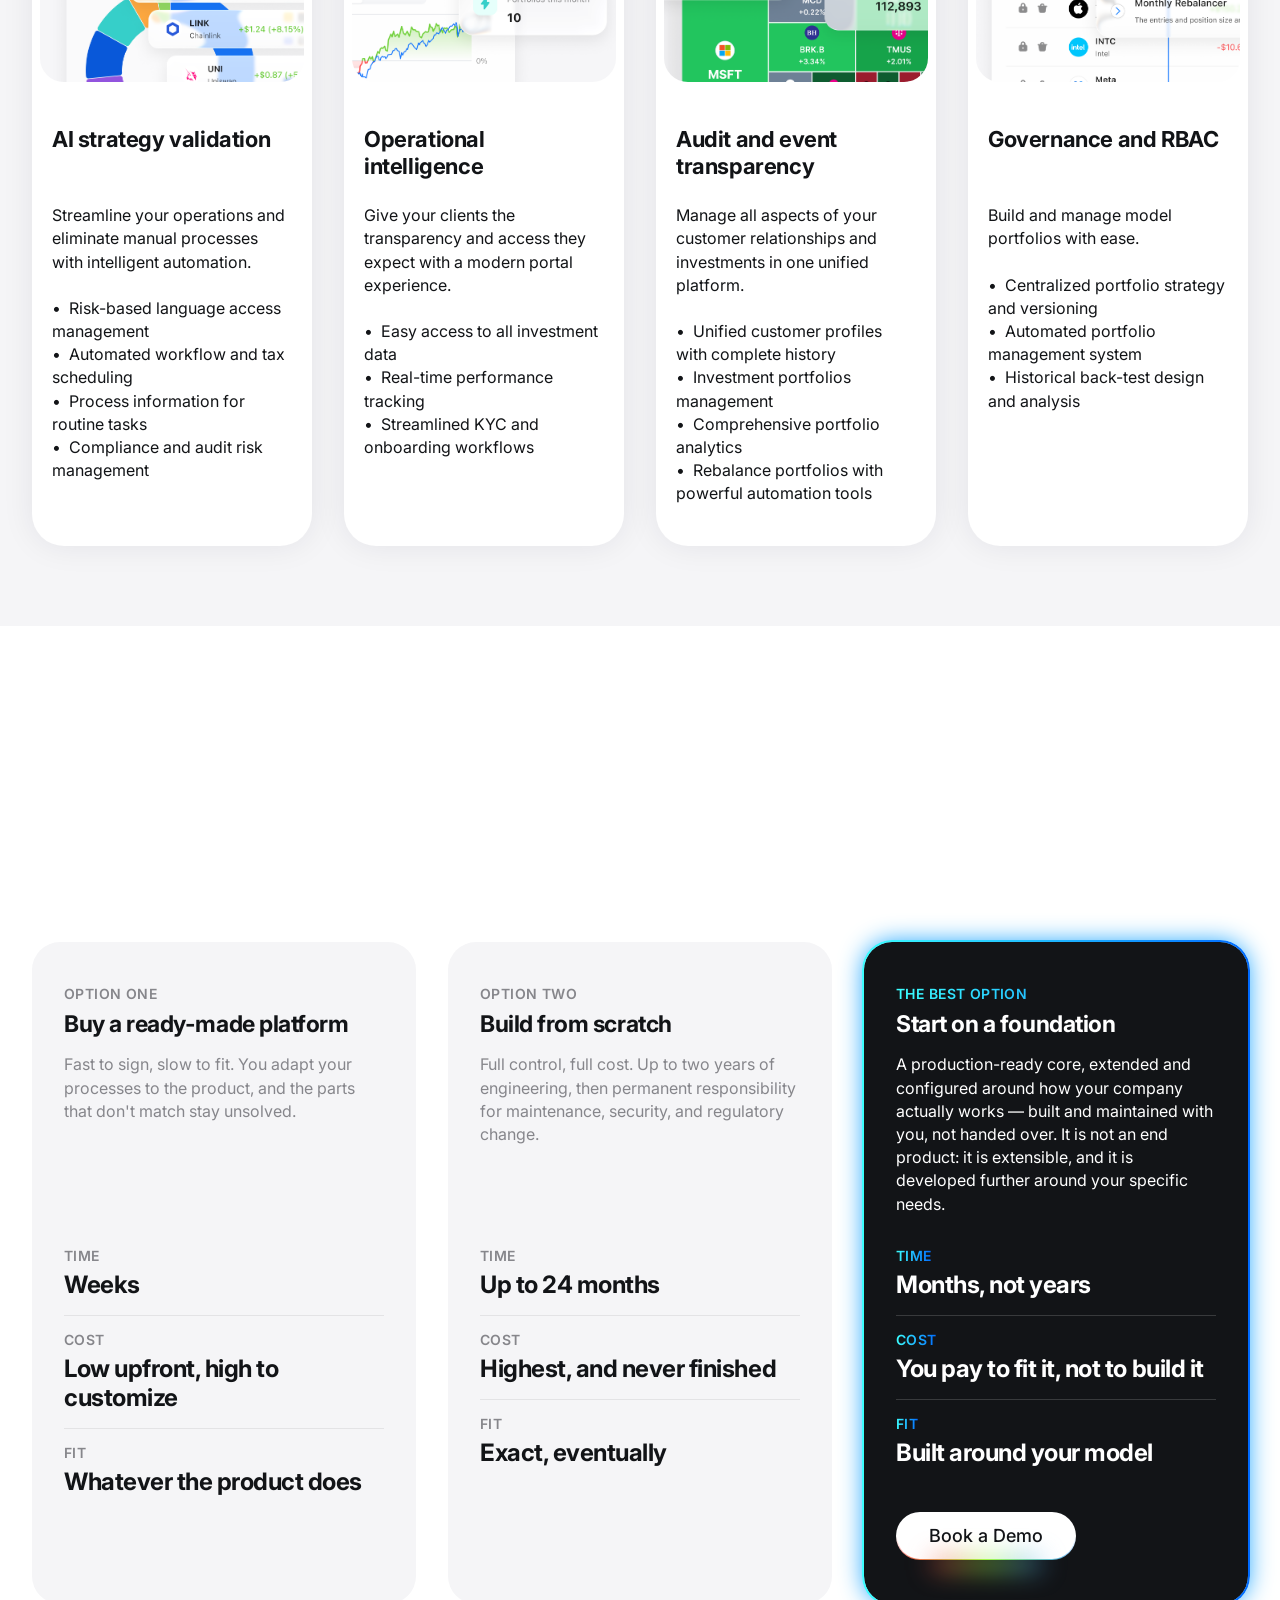
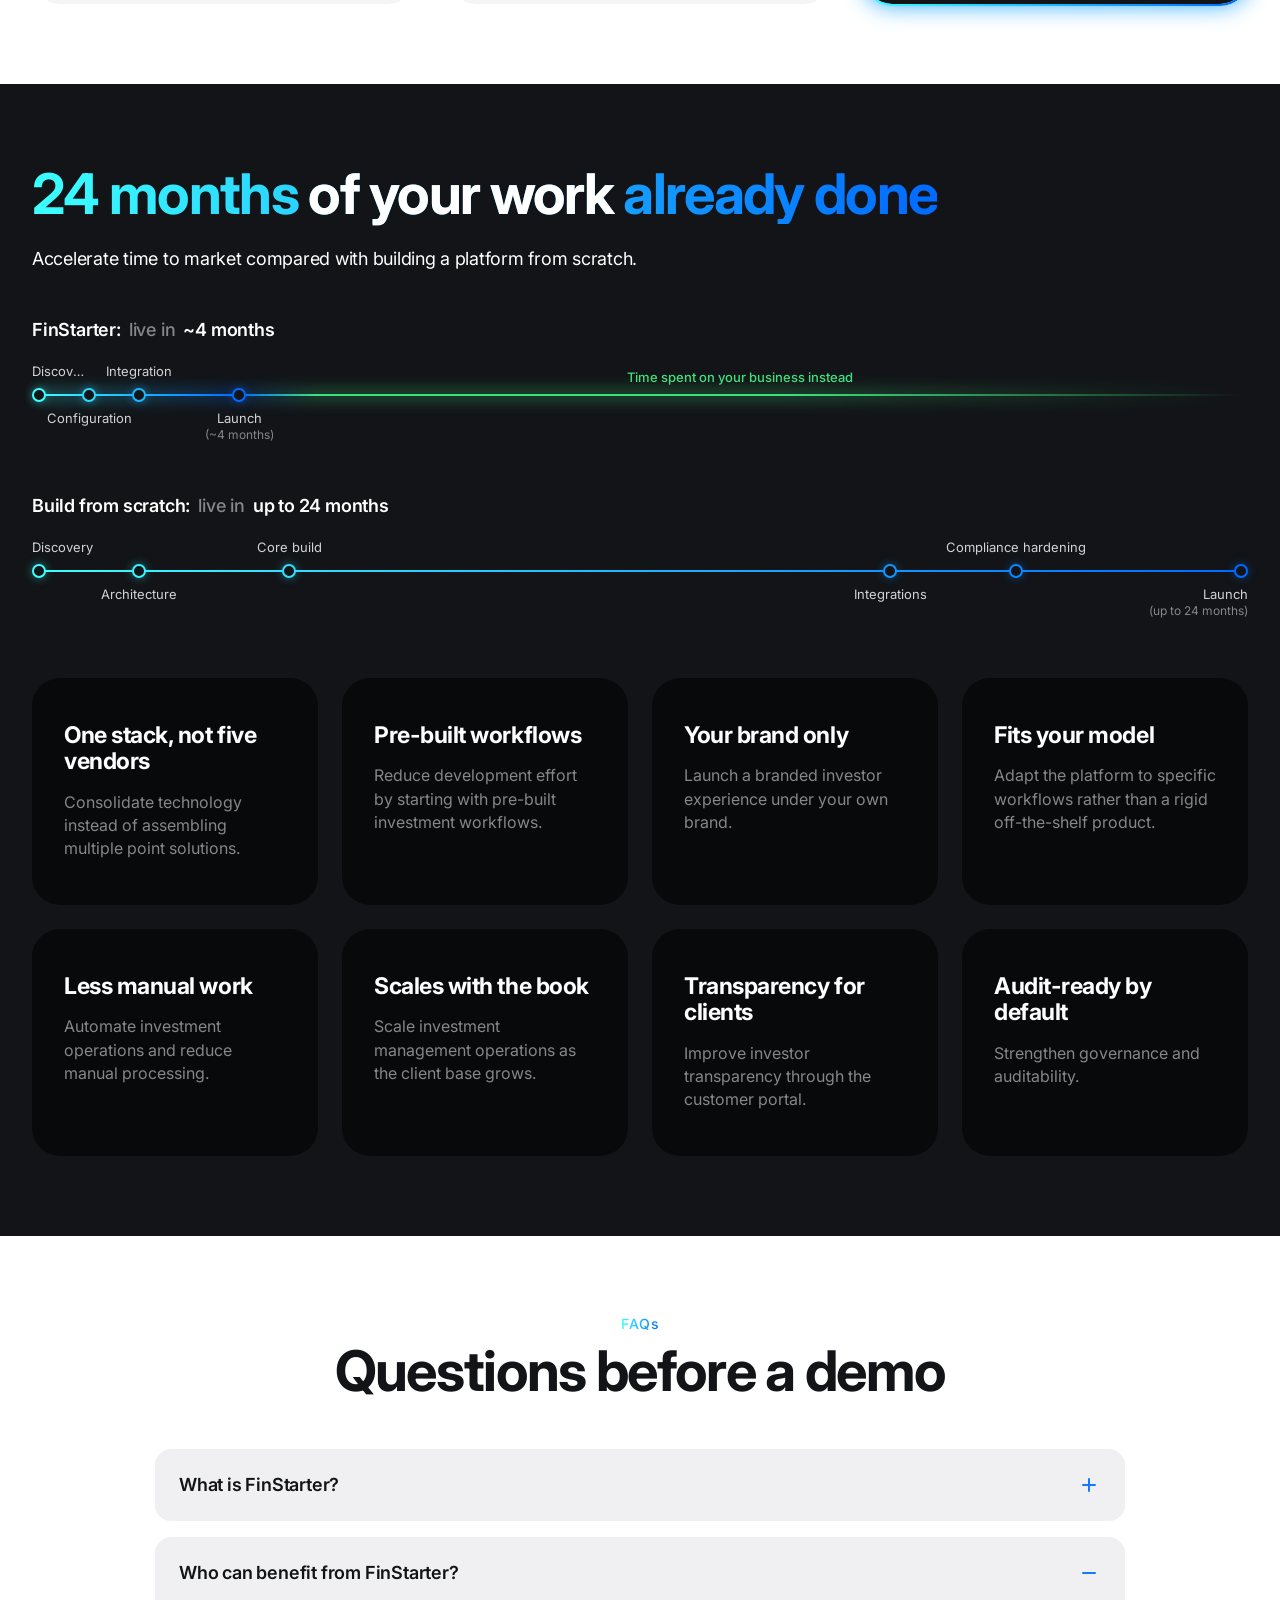
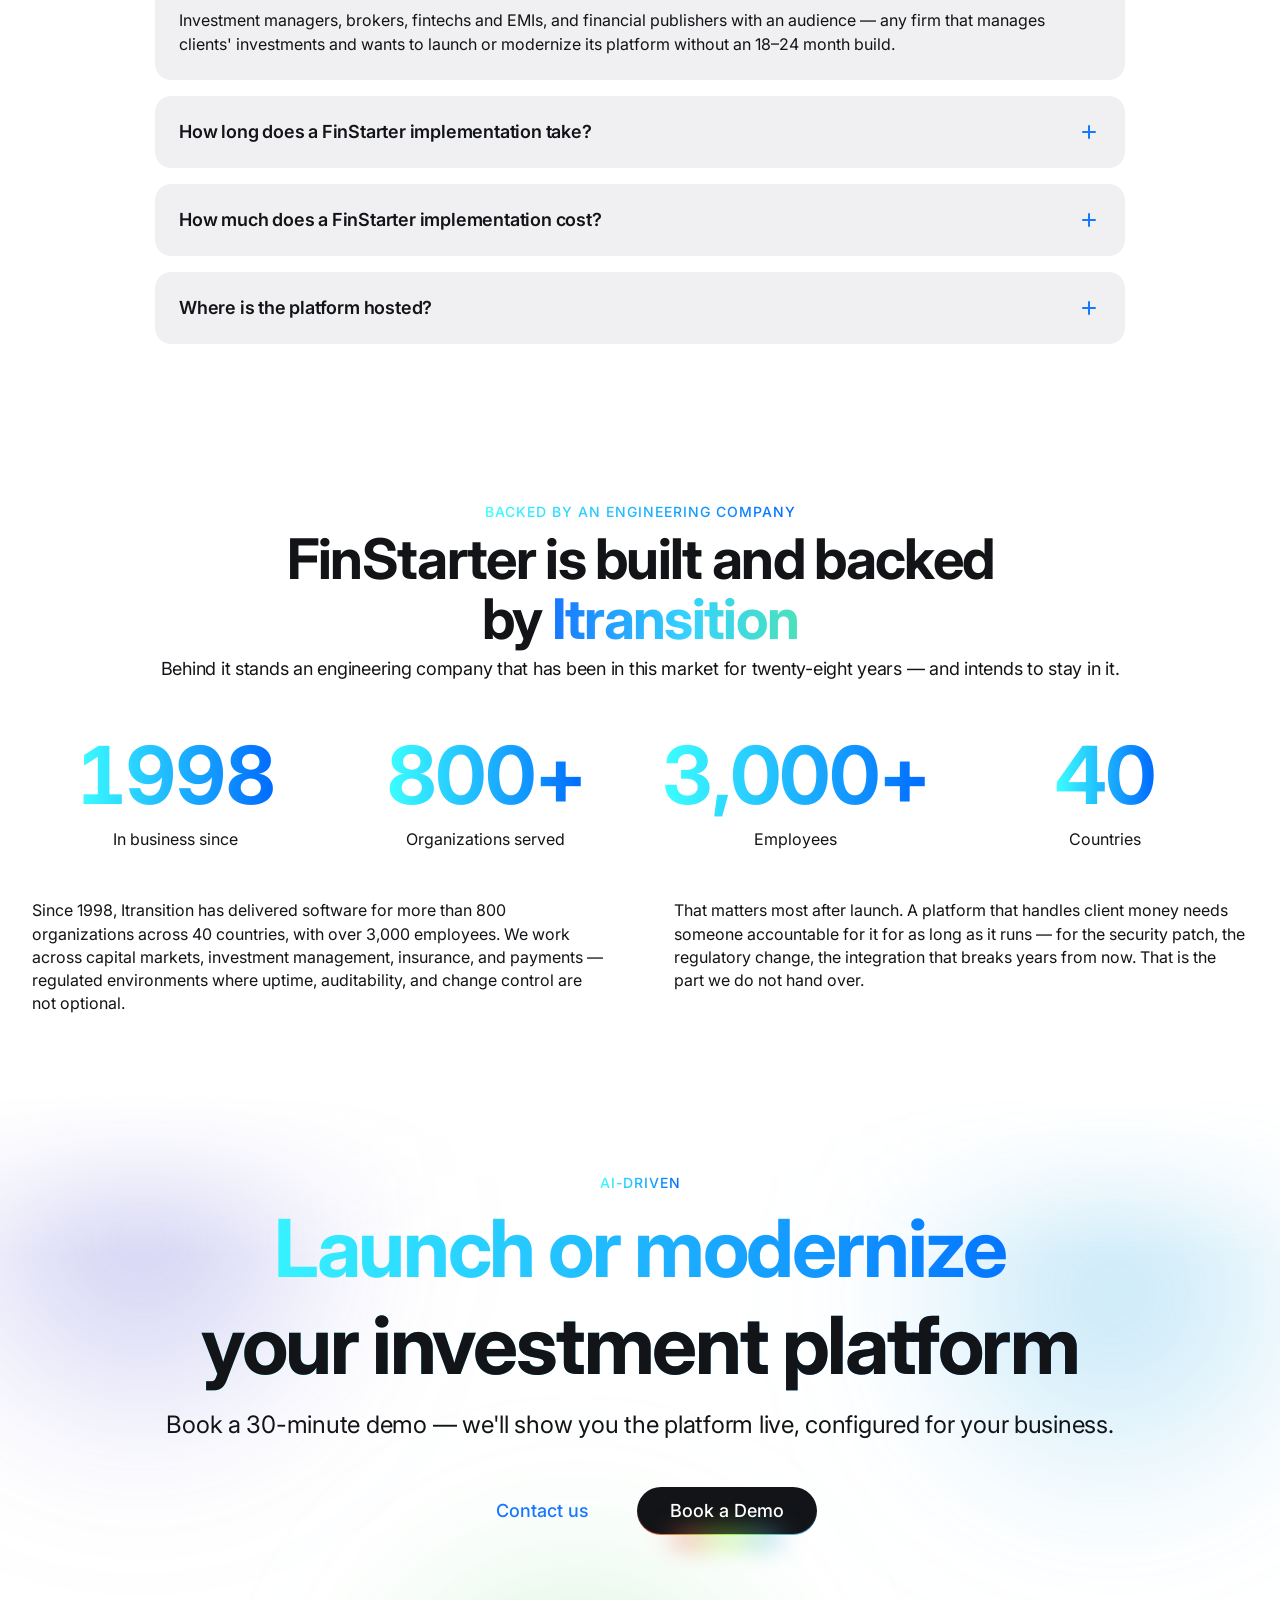
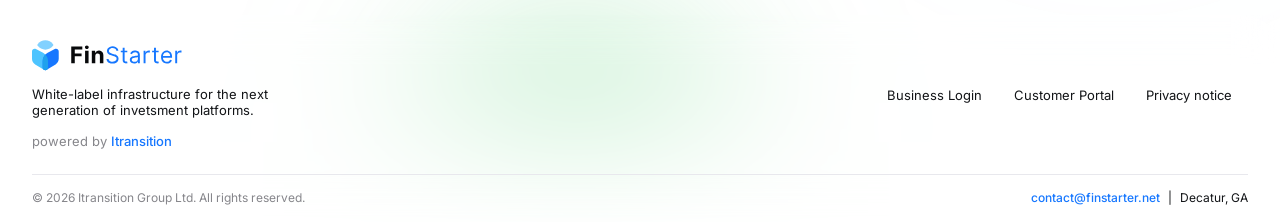
==== commit 6a9641c2: "Soft photo edges on narrow screens, narrower login panel, grey 'powered by' Below the three-column g" ====
--- a/index.html
+++ b/index.html
@@ -143,37 +143,37 @@
   </div>
   <div class="companies__row">
     <article class="ccard ccard--shadow-a">
-      <img class="ccard__img" src="assets/company-1.png" alt="">
+      <picture class="ccard__pic"><source media="(max-width: 768px)" srcset="assets/company-wide-1.webp"><img class="ccard__img" src="assets/company-1.png" alt=""></picture>
       <span class="ccard__num gt">01</span>
       <h4 class="ccard__h4">Investment managers</h4>
       <p class="ccard__p">You already manage client portfolios on a platform that is showing its age. This is the fastest route to a modern client experience without the cost, risk, and timeline of building in-house.</p>
     </article>
     <article class="ccard ccard--shadow-a">
-      <img class="ccard__img" src="assets/company-2.png" alt="">
+      <picture class="ccard__pic"><source media="(max-width: 768px)" srcset="assets/company-wide-2.webp"><img class="ccard__img" src="assets/company-2.png" alt=""></picture>
       <span class="ccard__num gt">02</span>
       <h4 class="ccard__h4">Brokers</h4>
       <p class="ccard__p">Your execution already works. This adds a branded advisory and managed offering on top of it — onboarding, model portfolios, and client reporting — turning transaction income into recurring revenue.</p>
     </article>
     <article class="ccard ccard--shadow-a">
-      <img class="ccard__img" src="assets/company-3.png" alt="">
+      <picture class="ccard__pic"><source media="(max-width: 768px)" srcset="assets/company-wide-3.webp"><img class="ccard__img" src="assets/company-3.png" alt=""></picture>
       <span class="ccard__num gt">03</span>
       <h4 class="ccard__h4">Fintechs and EMIs</h4>
       <p class="ccard__p">Your engineering team is busy with your core product. This is an investment layer you embed into your own application and take to market quickly, without an eighteen-month detour.</p>
     </article>
     <article class="ccard ccard--shadow-b">
-      <img class="ccard__img" src="assets/company-4.png" alt="">
+      <picture class="ccard__pic"><source media="(max-width: 768px)" srcset="assets/company-wide-4.webp"><img class="ccard__img" src="assets/company-4.png" alt=""></picture>
       <span class="ccard__num gt">04</span>
       <h4 class="ccard__h4">Financial publishers and research advisories</h4>
       <p class="ccard__p">You have the audience and the investment views. Turning subscribers into clients whose portfolios you manage requires onboarding, model portfolios, reporting, and governance — a layer publishing has never needed.</p>
     </article>
     <article class="ccard ccard--shadow-a">
-      <img class="ccard__img" src="assets/company-5.png" alt="">
+      <picture class="ccard__pic"><source media="(max-width: 768px)" srcset="assets/company-wide-5.webp"><img class="ccard__img" src="assets/company-5.png" alt=""></picture>
       <span class="ccard__num gt">05</span>
       <h4 class="ccard__h4">Fintechs and EMIs</h4>
       <p class="ccard__p">Your engineering team is busy with your core product. This is an investment layer you embed into your own application and take to market quickly, without an eighteen-month detour.</p>
     </article>
     <article class="ccard ccard--shadow-b">
-      <img class="ccard__img" src="assets/company-6.png" alt="">
+      <picture class="ccard__pic"><source media="(max-width: 768px)" srcset="assets/company-wide-6.webp"><img class="ccard__img" src="assets/company-6.png" alt=""></picture>
       <span class="ccard__num gt">06</span>
       <h4 class="ccard__h4">Financial publishers and research advisories</h4>
       <p class="ccard__p">You have the audience and the investment views. Turning subscribers into clients whose portfolios you manage requires onboarding, model portfolios, reporting, and governance — a layer publishing has never needed.</p>
--- a/styles.css
+++ b/styles.css
@@ -303,7 +303,7 @@
 .nav__login .nav__chevron { transition: transform 0.2s ease; }
 .nav__login.is-open .nav__chevron { transform: rotate(180deg); }
 /* same glass panel as the old "Built for you" menu, hung from the right edge of the button */
-.dropdown.dropdown--login { left: auto; right: 0; top: calc(100% + 10px); width: 220px; }
+.dropdown.dropdown--login { left: auto; right: 0; top: calc(100% + 10px); width: 176px; }
 .dropdown.dropdown--login::before { top: -10px; height: 10px; }
 .nav__login.is-open .dropdown,
 .nav__login:hover .dropdown,
@@ -759,6 +759,8 @@
 }
 .ccard--shadow-a { box-shadow: 0 0 16px rgba(29, 29, 31, 0.24); }
 .ccard--shadow-b { box-shadow: 0 0 32px rgba(18, 18, 47, 0.08); }
+/* the <picture> only picks the file; the card still lays out the <img> itself */
+.ccard__pic { display: contents; }
 .ccard__img {
   position: absolute;
   left: 0;
@@ -1474,7 +1476,7 @@
   font-weight: 400;
   font-size: 13px;
   line-height: 15.73px;
-  color: var(--ink);
+  color: var(--grey);
 }
 .footer__powered-link { font-weight: 500; color: var(--blue); }
 .footer__cols {
--- a/responsive.css
+++ b/responsive.css
@@ -239,13 +239,20 @@
     min-height: 300px;
     padding: 28px;
   }
-  .ccard__h4 { min-height: 0; max-width: 60%; }
-  .ccard__p { max-width: 60%; }
+  .ccard__h4 { min-height: 0; max-width: 62%; }
+  .ccard__p { max-width: 62%; }
+  /* The art is a tall portrait and its photo runs right up to its own edges, so any box of a
+     different shape cuts it off with a hard line — which is what the 55%-wide box used to do
+     here. The photo now fades out towards the top left under a radial mask, the way the round
+     vignette does on the desktop card, so no edge of the crop is ever visible. index.html
+     feeds a wider crop of the same shot to these widths through <picture>. */
   .ccard__img {
     left: auto;
     right: 0;
-    width: 55%;
+    width: 58%;
     object-position: right bottom;
+    -webkit-mask-image: radial-gradient(135% 115% at 88% 100%, #000 42%, transparent 76%);
+    mask-image: radial-gradient(135% 115% at 88% 100%, #000 42%, transparent 76%);
   }
 
   /* why: grey cards one under another */
@@ -305,19 +312,15 @@
   .hero .hero__sub, .banner .hero__sub { font-size: 17px; line-height: 23px; }
 
   /* companies: text takes the full card width, the photo becomes a band under it */
-  .ccard { padding: 24px; min-height: 0; gap: 12px; }
+  .ccard { padding: 24px; min-height: 320px; gap: 12px; }
+  /* a phone column is too narrow to keep a text column beside the photo: the text takes the
+     full width again and the photo sits behind its lower right corner, as on the desktop card */
   .ccard__h4, .ccard__p { max-width: none; }
   .ccard__img {
-    position: static;
-    order: 10;
-    width: calc(100% + 48px);
-    height: 200px;
-    margin: 8px -24px -24px;
-    /* the art is a portrait with a round photo at its foot: anchor the strip to that foot,
-       otherwise the crop lands in the middle of the circle and reads as a random fragment */
+    width: 100%;
     object-position: center bottom;
-    -webkit-mask-image: linear-gradient(to bottom, transparent, #000 45%);
-    mask-image: linear-gradient(to bottom, transparent, #000 45%);
+    -webkit-mask-image: radial-gradient(120% 78% at 78% 100%, #000 30%, transparent 72%);
+    mask-image: radial-gradient(120% 78% at 78% 100%, #000 30%, transparent 72%);
   }
 
   /* features: image on top, text under it (landscape render again) */
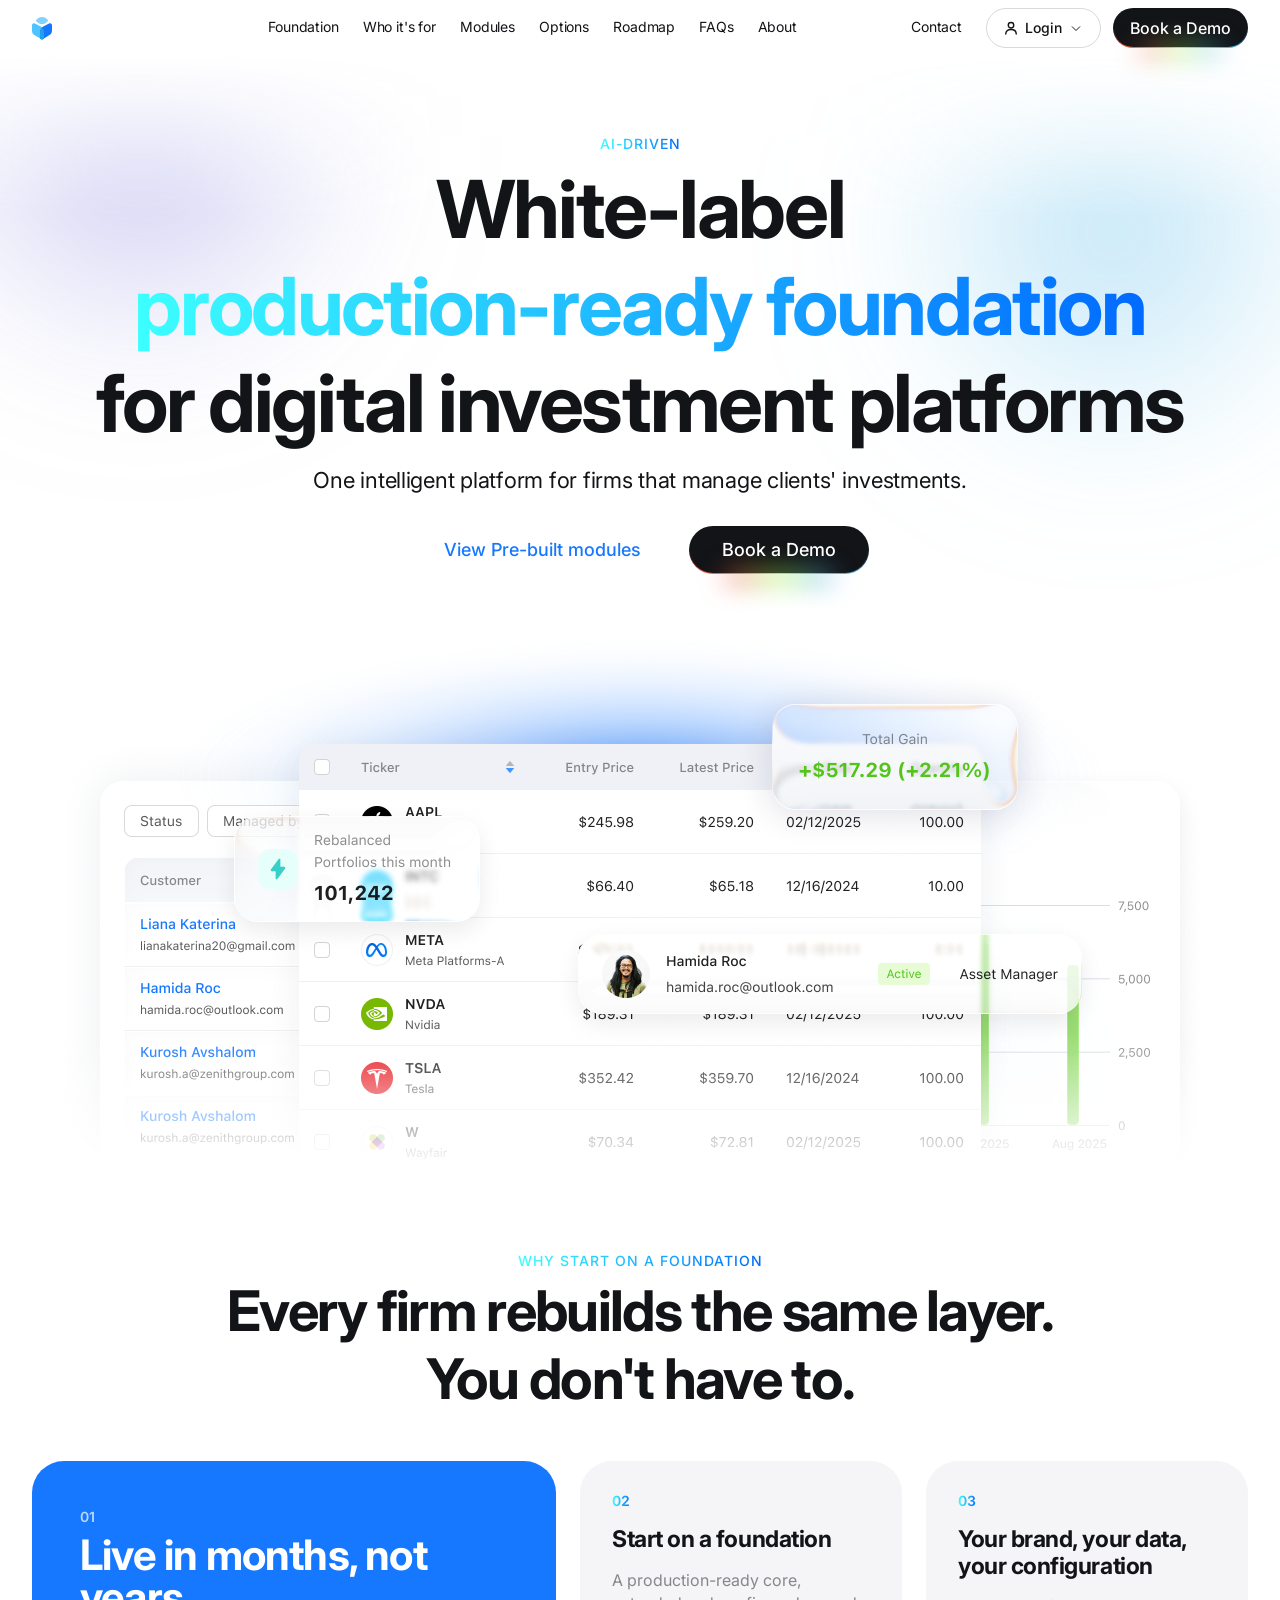
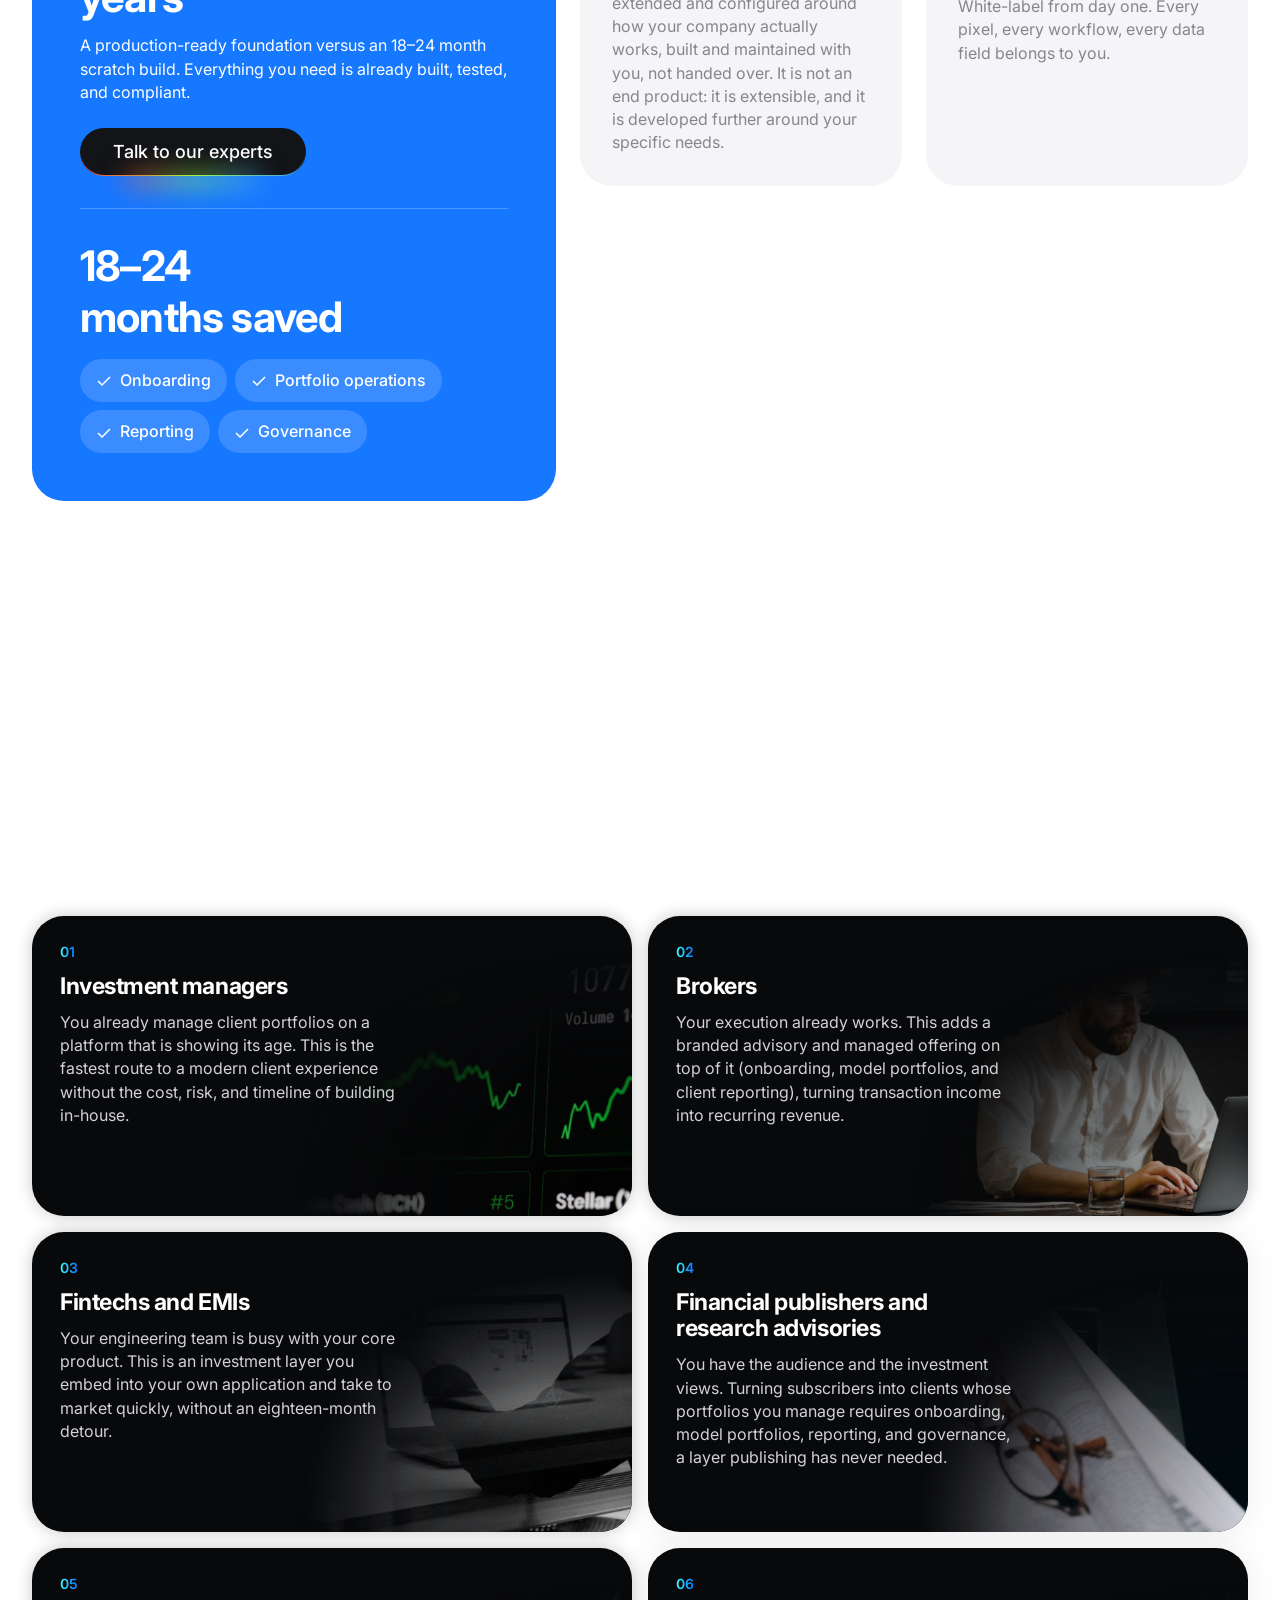
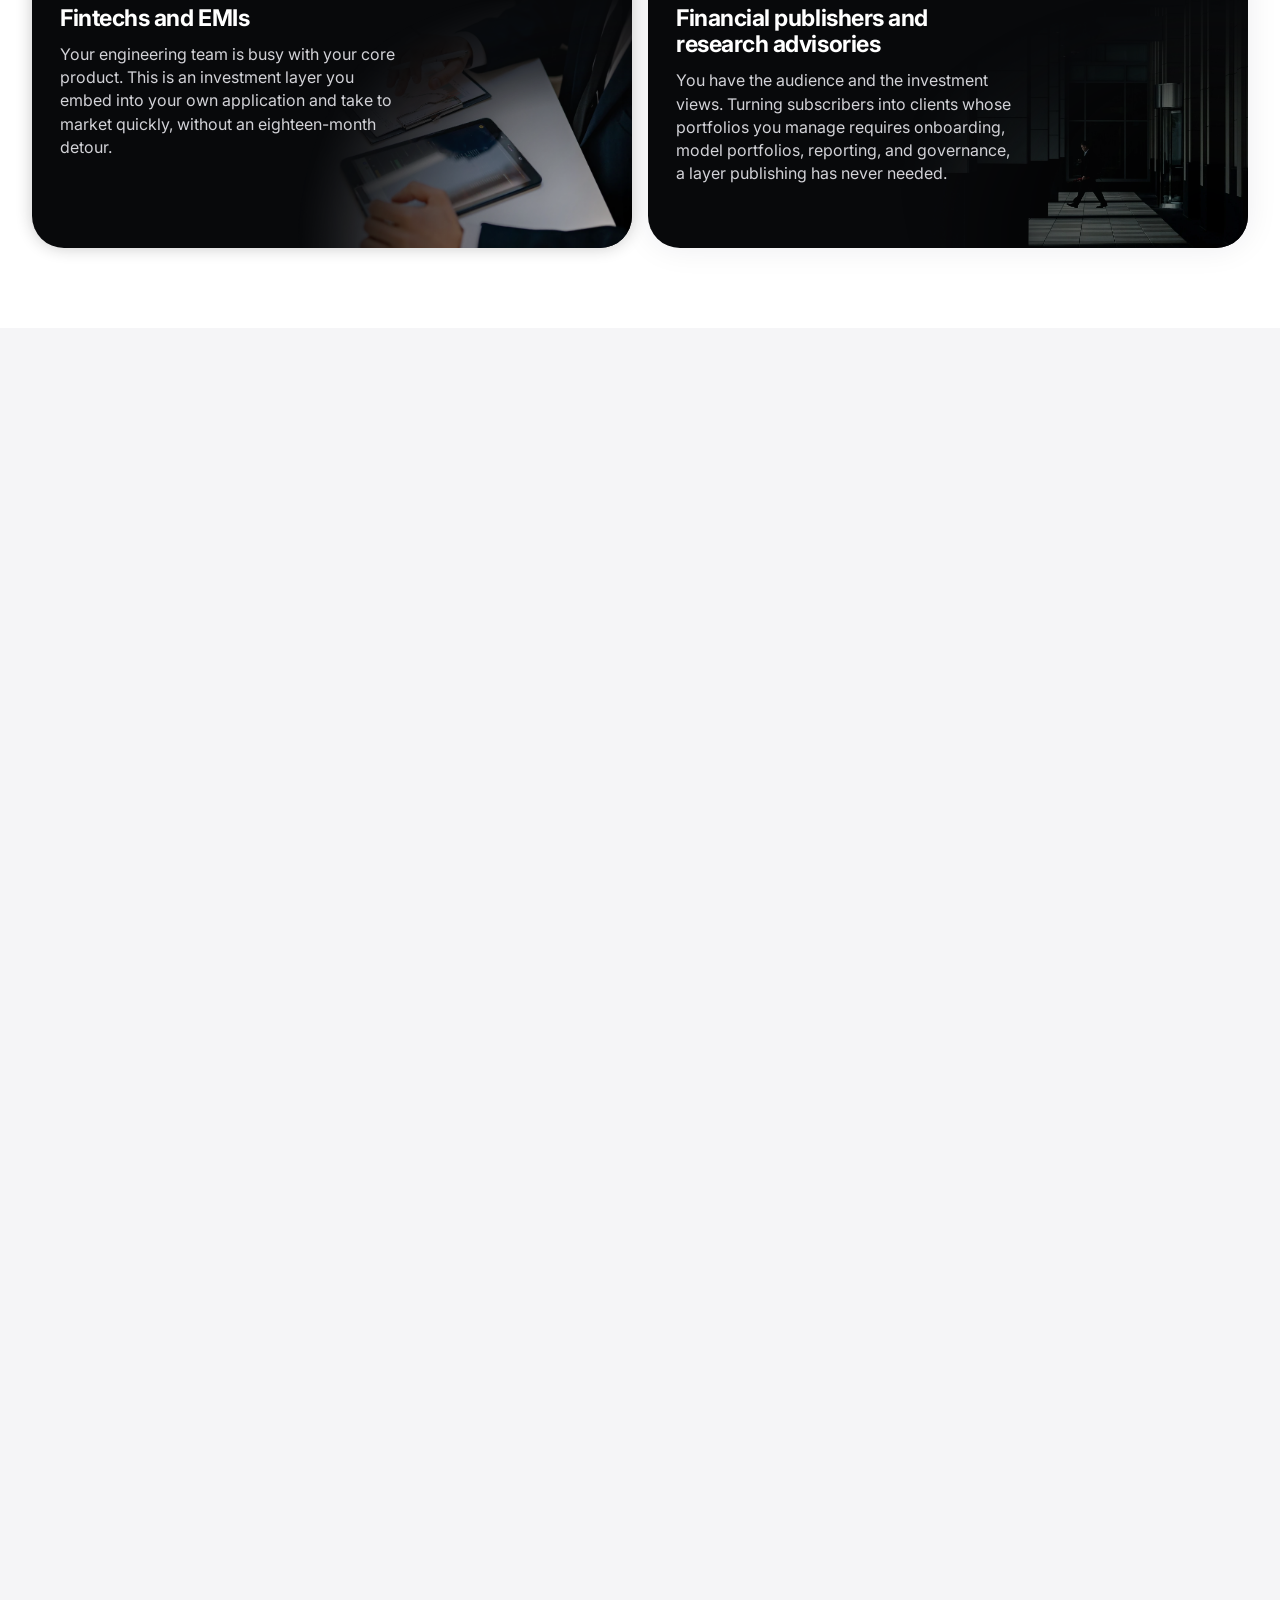
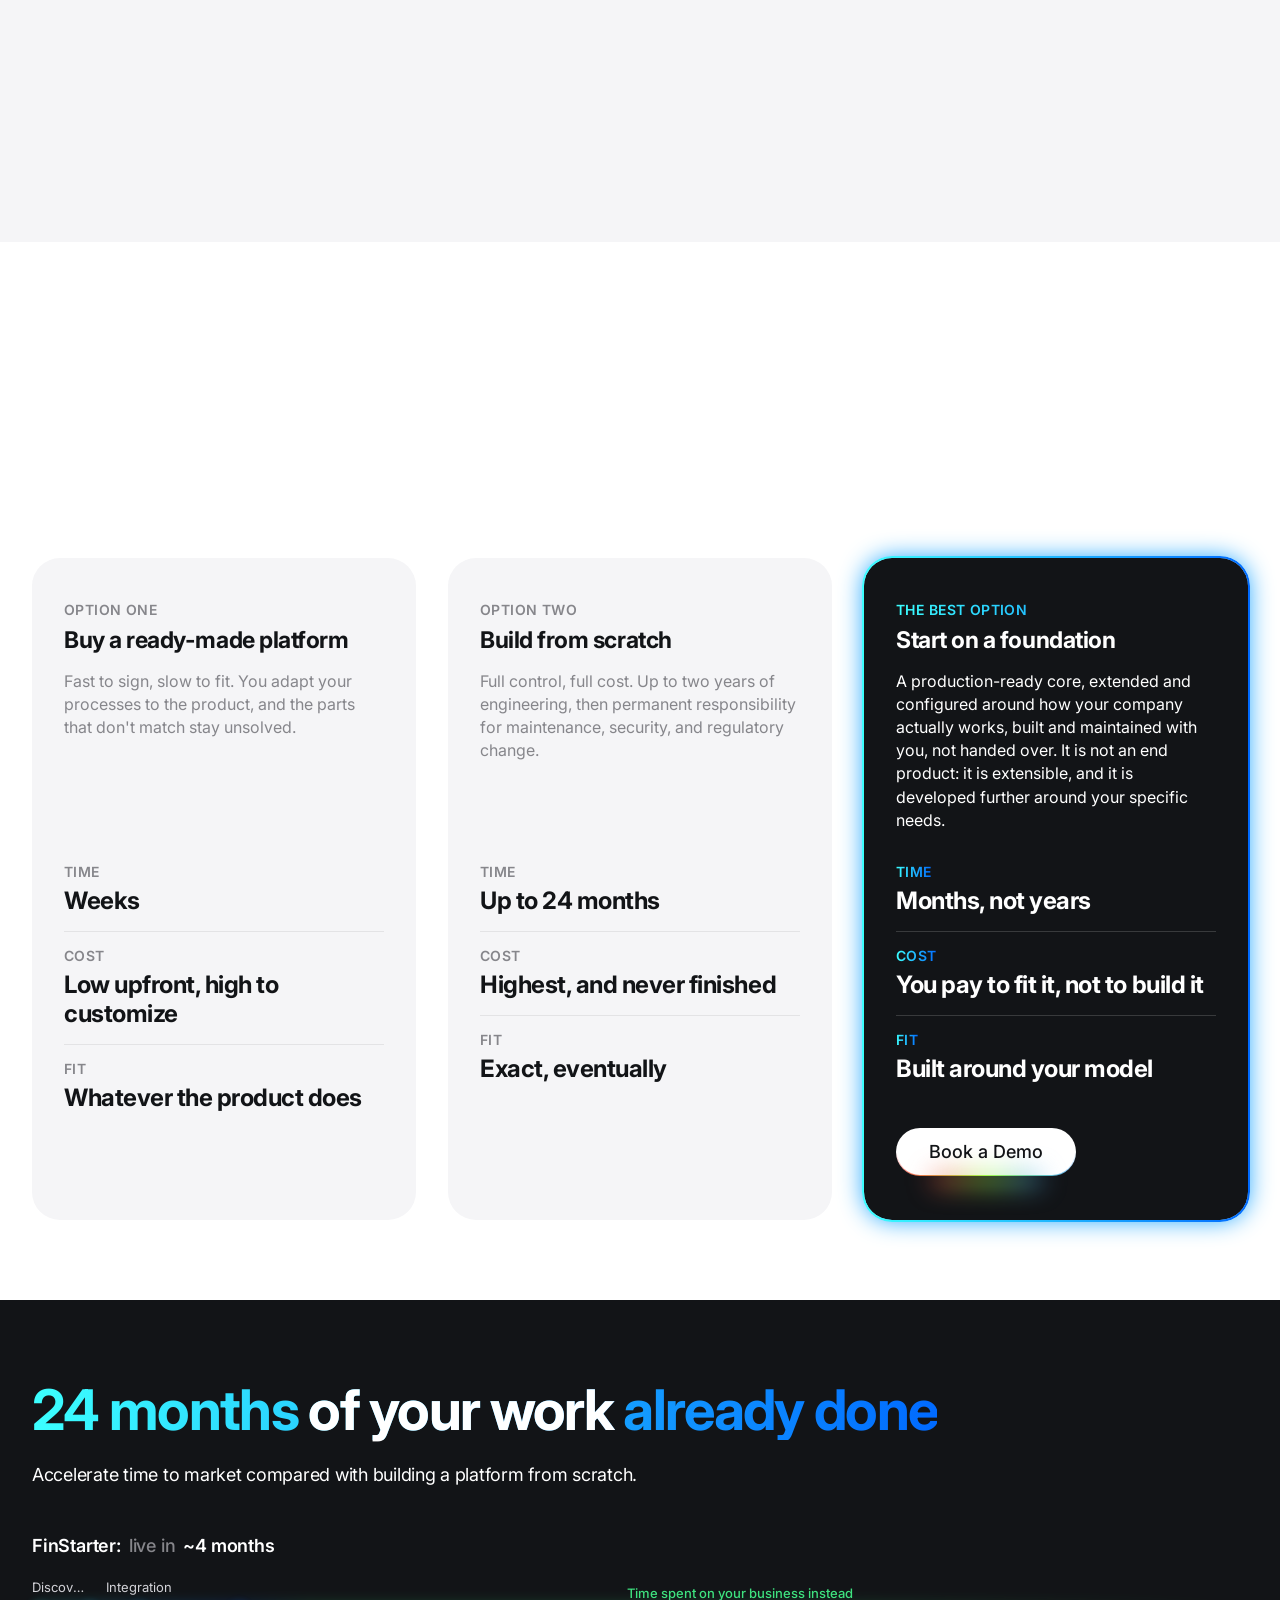
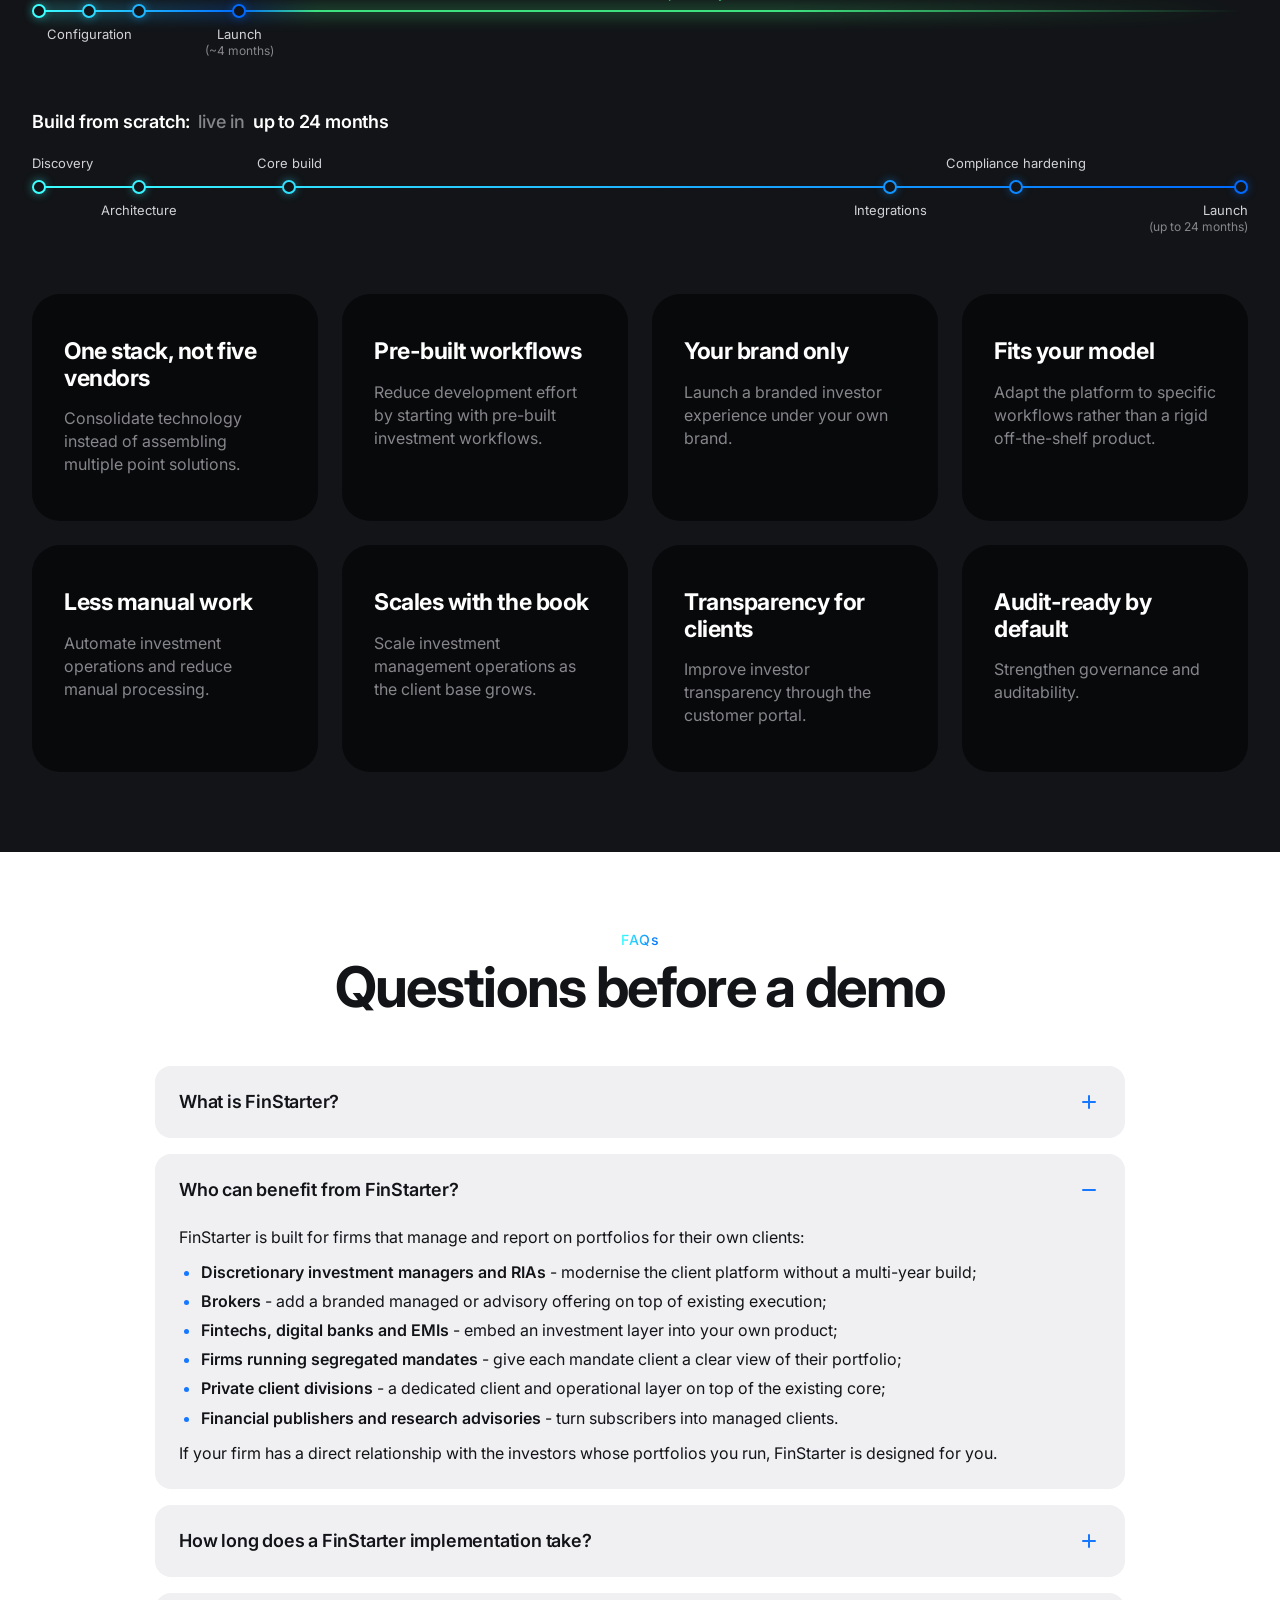
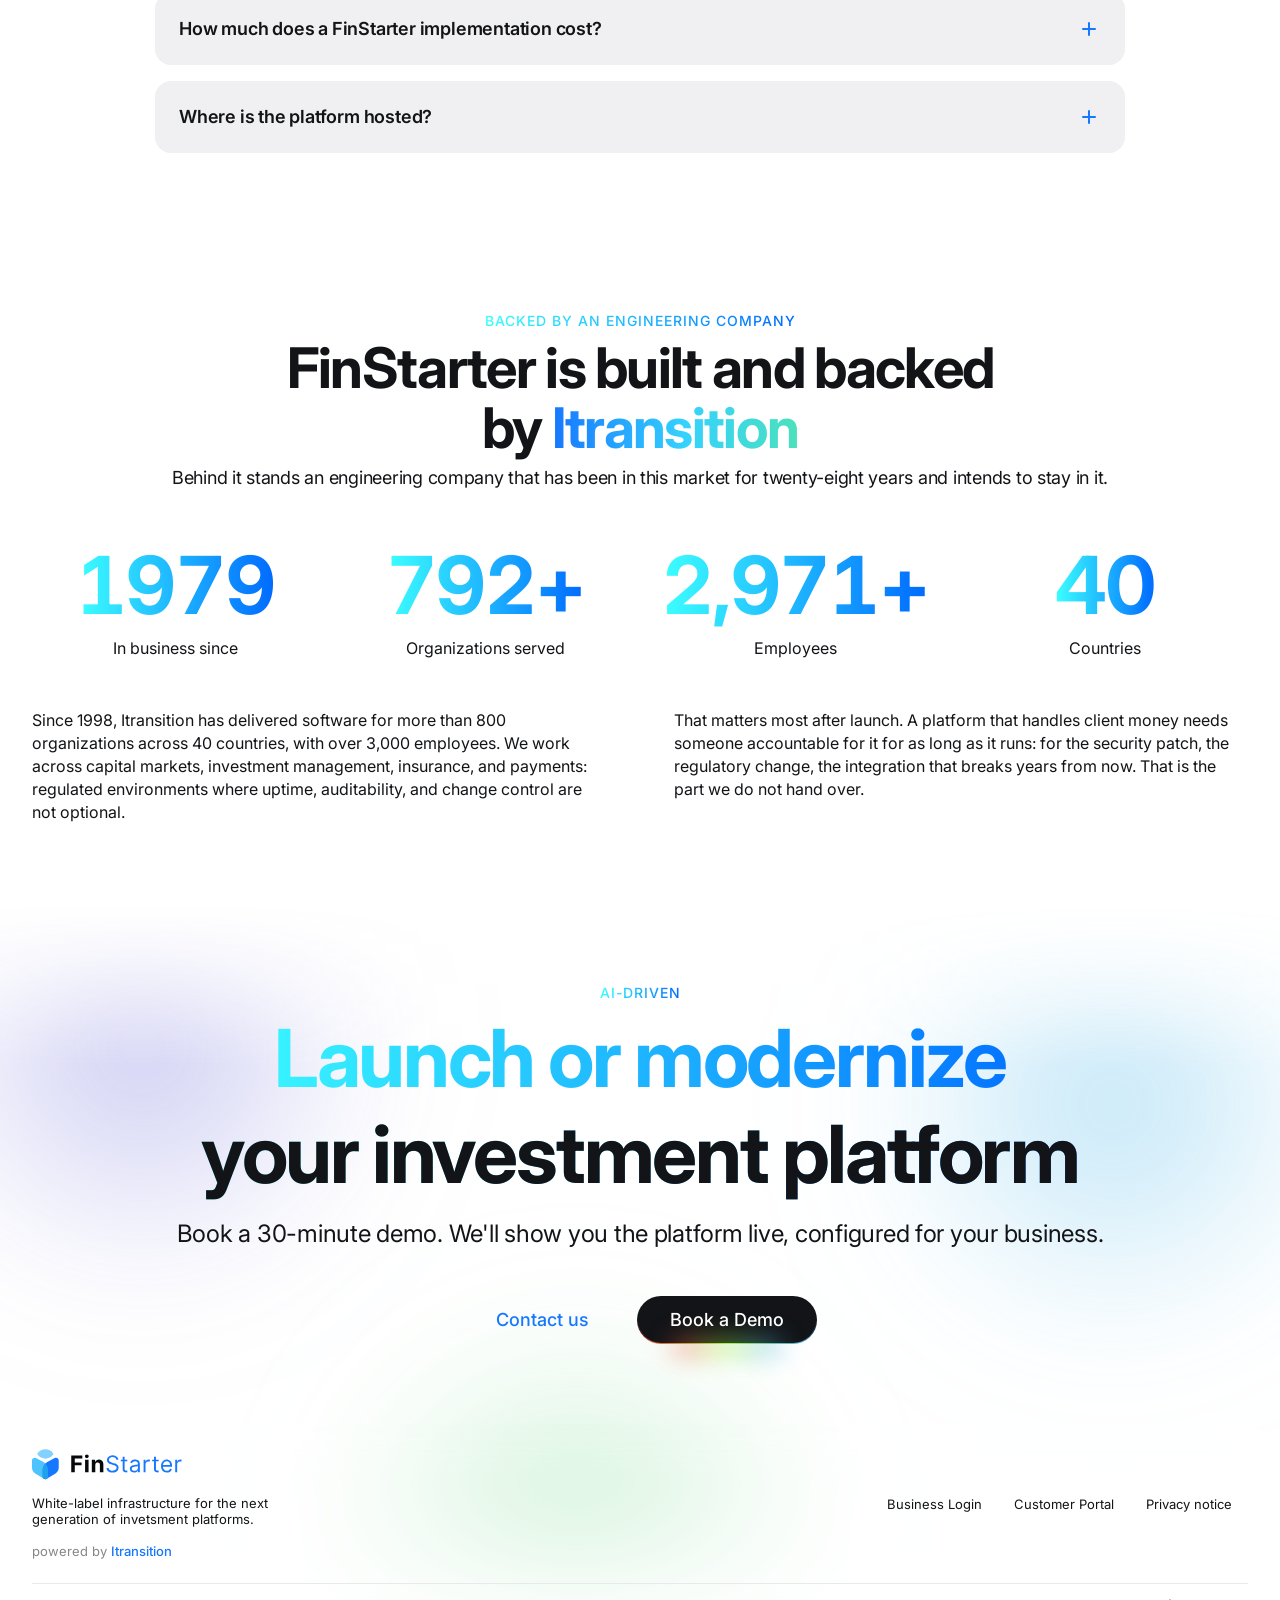
==== commit 5b7ae555: "Texts aligned with the reference, new FAQ, layout fixes - FAQ: new answers (what / who / how long / " ====
--- a/index.html
+++ b/index.html
@@ -24,11 +24,12 @@
       <a class="nav__item" href="#roadmap">Roadmap</a>
       <a class="nav__item" href="#faq">FAQs</a>
       <a class="nav__item" href="#about">About</a>
-      <a class="nav__item" href="contact.html">Contact</a>
+      <a class="nav__item nav__item--contact" href="contact.html">Contact</a>
       <a class="nav__item nav__item--login" href="https://login.finstarter.net/login?state=hKFo2SBEazlrU1NWcFptejZGaXVIeFBONDVhOTRCWGFvbFBOVaFupWxvZ2luo3RpZNkgdE9FNDBudXBzdGM3aFV4bmRSazNNOFQyS2lWanpLeE-jY2lk2SBqNzVnYkxsWUk2anA5Wk9scElacUZuVW00aE13N3RmeQ&amp;client=j75gbLlYI6jp9ZOlpIZqFnUm4hMw7tfy&amp;protocol=oauth2&amp;scope=openid%20profile%20email%20offline_access&amp;redirect_uri=https%3A%2F%2Fapp.finstarter.net%2Fcallback&amp;audience=https%3A%2F%2Ffinstarter.net%2F&amp;response_type=code&amp;response_mode=query&amp;nonce=MUFWdi1pWGIxQURyME5JRlFpbFpRRFR1aDJJNE9Tb3lpMWRsN3VFVzdsRg%3D%3D&amp;code_challenge=nDkfH7Chj4UvjOiVPfQmXqSbMclHA0GhnUN1SL-7SiY&amp;code_challenge_method=S256&amp;auth0Client=eyJuYW1lIjoiYXV0aDAtcmVhY3QiLCJ2ZXJzaW9uIjoiMi44LjAifQ%3D%3D">Business login</a>
       <a class="nav__item nav__item--login" href="https://login.finstarter.net/login?state=hKFo2SA2QUhMQm5hOUprUVhjVm5ZZVlNajdJVHVJQkNwY3hvM6FupWxvZ2luo3RpZNkgZGRFcUF5Ry1HMUpTRjdfSll0RHpENTlWN0pSZTVUQkijY2lk2SB4bFpteEtmTlV0U1E0dmlFTFJvOFdVVm5CU0VvNlZSeA&amp;client=xlZmxKfNUtSQ4viELRo8WUVnBSEo6VRx&amp;protocol=oauth2&amp;scope=openid%20profile%20email%20offline_access&amp;redirect_uri=https%3A%2F%2Fapp.finstarter.net%2Fcallback&amp;audience=https%3A%2F%2Ffinstarter.net%2F&amp;screen_hint=login&amp;response_type=code&amp;response_mode=query&amp;nonce=N2dvVU1KbU5qaUNRY0trWmRBWkg4b3RKMTNyc1Mwd0RJLUlRNi1aTHcyUQ%3D%3D&amp;code_challenge=FO4mRa7LJZTAlRU4qnr4jdvbfBMuMr1R_Nrlxs6Cv8I&amp;code_challenge_method=S256&amp;auth0Client=eyJuYW1lIjoiYXV0aDAtcmVhY3QiLCJ2ZXJzaW9uIjoiMi44LjAifQ%3D%3D">Customer portal</a>
     </nav>
     <div class="nav__actions">
+      <a class="nav__item nav__contact" href="contact.html">Contact</a>
       <div class="nav__login">
         <button class="nav__loginbtn" type="button" aria-haspopup="true" aria-expanded="false" aria-controls="login-menu"><svg class="nav__usericon" width="16" height="16" viewBox="0 0 16 16" fill="none" aria-hidden="true"><circle cx="8" cy="5.25" r="2.75" stroke="currentColor" stroke-width="1.4"/><path d="M2.75 14c0-2.9 2.35-4.5 5.25-4.5s5.25 1.6 5.25 4.5" stroke="currentColor" stroke-width="1.4" stroke-linecap="round"/></svg>Login<svg class="nav__chevron" width="16" height="16" viewBox="0 0 16 16" fill="none" aria-hidden="true"><path d="M4 6.5L8 10.5L12 6.5" stroke="currentColor"/></svg></button>
         <div class="dropdown dropdown--login" id="login-menu">
@@ -81,7 +82,7 @@
 <section class="section why" id="foundation">
   <div class="h2group">
     <span class="eyebrow">Why start on a foundation</span>
-    <h2 class="h2 h2--intrinsic">Every firm rebuilds the same layer. <br>You don’t have to.</h2>
+    <h2 class="h2 h2--intrinsic">Every firm rebuilds the same layer. <br>You don't have to.</h2>
   </div>
   <div class="why__wrap">
     <div class="why__accent">
@@ -111,7 +112,7 @@
         <div class="why__card">
           <span class="why__cardnum gt">02</span>
           <h4 class="why__h4">Start on a foundation</h4>
-          <p class="why__p">A production-ready core, extended and configured around how your company actually works — built and maintained with you, not handed over. It is not an end product: it is extensible, and it is developed further around your specific needs.</p>
+          <p class="why__p">A production-ready core, extended and configured around how your company actually works, built and maintained with you, not handed over. It is not an end product: it is extensible, and it is developed further around your specific needs.</p>
         </div>
         <div class="why__card">
           <span class="why__cardnum gt">03</span>
@@ -128,7 +129,7 @@
         <div class="why__card">
           <span class="why__cardnum gt">05</span>
           <h4 class="why__h4">Governance built in</h4>
-          <p class="why__p">Role-based access, KYC, and audit trail — not add-ons. Compliance is structural, not a layer you bolt on later.</p>
+          <p class="why__p">Role-based access, KYC, and audit trail are not add-ons. Compliance is structural, not a layer you bolt on later.</p>
         </div>
       </div>
     </div>
@@ -143,40 +144,40 @@
   </div>
   <div class="companies__row">
     <article class="ccard ccard--shadow-a">
-      <picture class="ccard__pic"><source media="(max-width: 768px)" srcset="assets/company-wide-1.webp"><img class="ccard__img" src="assets/company-1.png" alt=""></picture>
+      <picture class="ccard__pic"><source media="(max-width: 1680px)" srcset="assets/company-wide-1.webp"><img class="ccard__img" src="assets/company-1.png" alt=""></picture>
       <span class="ccard__num gt">01</span>
       <h4 class="ccard__h4">Investment managers</h4>
       <p class="ccard__p">You already manage client portfolios on a platform that is showing its age. This is the fastest route to a modern client experience without the cost, risk, and timeline of building in-house.</p>
     </article>
     <article class="ccard ccard--shadow-a">
-      <picture class="ccard__pic"><source media="(max-width: 768px)" srcset="assets/company-wide-2.webp"><img class="ccard__img" src="assets/company-2.png" alt=""></picture>
+      <picture class="ccard__pic"><source media="(max-width: 1680px)" srcset="assets/company-wide-2.webp"><img class="ccard__img" src="assets/company-2.png" alt=""></picture>
       <span class="ccard__num gt">02</span>
       <h4 class="ccard__h4">Brokers</h4>
-      <p class="ccard__p">Your execution already works. This adds a branded advisory and managed offering on top of it — onboarding, model portfolios, and client reporting — turning transaction income into recurring revenue.</p>
+      <p class="ccard__p">Your execution already works. This adds a branded advisory and managed offering on top of it (onboarding, model portfolios, and client reporting), turning transaction income into recurring revenue.</p>
     </article>
     <article class="ccard ccard--shadow-a">
-      <picture class="ccard__pic"><source media="(max-width: 768px)" srcset="assets/company-wide-3.webp"><img class="ccard__img" src="assets/company-3.png" alt=""></picture>
+      <picture class="ccard__pic"><source media="(max-width: 1680px)" srcset="assets/company-wide-3.webp"><img class="ccard__img" src="assets/company-3.png" alt=""></picture>
       <span class="ccard__num gt">03</span>
       <h4 class="ccard__h4">Fintechs and EMIs</h4>
       <p class="ccard__p">Your engineering team is busy with your core product. This is an investment layer you embed into your own application and take to market quickly, without an eighteen-month detour.</p>
     </article>
     <article class="ccard ccard--shadow-b">
-      <picture class="ccard__pic"><source media="(max-width: 768px)" srcset="assets/company-wide-4.webp"><img class="ccard__img" src="assets/company-4.png" alt=""></picture>
+      <picture class="ccard__pic"><source media="(max-width: 1680px)" srcset="assets/company-wide-4.webp"><img class="ccard__img" src="assets/company-4.png" alt=""></picture>
       <span class="ccard__num gt">04</span>
       <h4 class="ccard__h4">Financial publishers and research advisories</h4>
-      <p class="ccard__p">You have the audience and the investment views. Turning subscribers into clients whose portfolios you manage requires onboarding, model portfolios, reporting, and governance — a layer publishing has never needed.</p>
+      <p class="ccard__p">You have the audience and the investment views. Turning subscribers into clients whose portfolios you manage requires onboarding, model portfolios, reporting, and governance, a layer publishing has never needed.</p>
     </article>
     <article class="ccard ccard--shadow-a">
-      <picture class="ccard__pic"><source media="(max-width: 768px)" srcset="assets/company-wide-5.webp"><img class="ccard__img" src="assets/company-5.png" alt=""></picture>
+      <picture class="ccard__pic"><source media="(max-width: 1680px)" srcset="assets/company-wide-5.webp"><img class="ccard__img" src="assets/company-5.png" alt=""></picture>
       <span class="ccard__num gt">05</span>
       <h4 class="ccard__h4">Fintechs and EMIs</h4>
       <p class="ccard__p">Your engineering team is busy with your core product. This is an investment layer you embed into your own application and take to market quickly, without an eighteen-month detour.</p>
     </article>
     <article class="ccard ccard--shadow-b">
-      <picture class="ccard__pic"><source media="(max-width: 768px)" srcset="assets/company-wide-6.webp"><img class="ccard__img" src="assets/company-6.png" alt=""></picture>
+      <picture class="ccard__pic"><source media="(max-width: 1680px)" srcset="assets/company-wide-6.webp"><img class="ccard__img" src="assets/company-6.png" alt=""></picture>
       <span class="ccard__num gt">06</span>
       <h4 class="ccard__h4">Financial publishers and research advisories</h4>
-      <p class="ccard__p">You have the audience and the investment views. Turning subscribers into clients whose portfolios you manage requires onboarding, model portfolios, reporting, and governance — a layer publishing has never needed.</p>
+      <p class="ccard__p">You have the audience and the investment views. Turning subscribers into clients whose portfolios you manage requires onboarding, model portfolios, reporting, and governance, a layer publishing has never needed.</p>
     </article>
   </div>
 </section>
@@ -185,8 +186,8 @@
 <section class="section features" id="modules">
   <div class="h2group">
     <span class="eyebrow">What you start with on day one</span>
-    <h2 class="h2 h2--intrinsic features__h2"><span class="gt-slice">As full and as flexible as you need </span><br>it to be — from day one.</h2>
-    <p class="desc desc--1200">Pre-built modules, configured to your business and branded as yours.</p>
+    <h2 class="h2 h2--intrinsic features__h2"><span class="gt-slice">As full and as flexible as you need </span><br>it to be, from day one.</h2>
+    <p class="desc desc--1200">Eight modules, each built around a problem every investment firm knows.</p>
   </div>
   <div class="features__cards">
     <article class="fcard">
@@ -194,12 +195,9 @@
       <div class="fcard__body">
         <div class="fcard__text">
           <h3 class="fcard__h3">Client portal</h3>
-          <p class="fcard__p">Manage all aspects of your customer relationships and investments in one unified platform.
-
-•  Unified customer profiles with complete history
-•  Investment portfolios management
-•  Comprehensive portfolio analytics
-•  Rebalance portfolios with powerful automation tools</p>
+          <p class="fcard__p">•  Branded investor portal with portfolios, holdings and performance
+•  Self-service account opening with digital onboarding and KYC
+•  Statements, reports and documents in one place</p>
         </div>
       </div>
     </article>
@@ -208,11 +206,9 @@
       <div class="fcard__body">
         <div class="fcard__text">
           <h3 class="fcard__h3">Customer and lifecycle management</h3>
-          <p class="fcard__p">Give your clients the transparency and access they expect with a modern portal experience.
-
-•  Easy access to all investment data
-•  Real-time performance tracking
-•  Streamlined KYC and onboarding workflows</p>
+          <p class="fcard__p">•  Unified client profiles with complete history
+•  Relationship and account structures
+•  Top-ups, withdrawals, transfers and closures as tracked workflows</p>
         </div>
       </div>
     </article>
@@ -221,11 +217,9 @@
       <div class="fcard__body">
         <div class="fcard__text">
           <h3 class="fcard__h3">Portfolio management</h3>
-          <p class="fcard__p">Build and manage model portfolios with ease.
-
-•  Centralized portfolio strategy and versioning
-•  Automated portfolio management system
-•  Historical back-test design and analysis</p>
+          <p class="fcard__p">•  Positions, holdings and portfolio valuation for every account
+•  Portfolio construction, allocation and rebalancing tools
+•  Performance analytics, attribution and NAV history</p>
         </div>
       </div>
     </article>
@@ -234,11 +228,9 @@
       <div class="fcard__body">
         <div class="fcard__text">
           <h3 class="fcard__h3">Model portfolio engine</h3>
-          <p class="fcard__p">Leverage AI-driven insights to optimize portfolio performance and grow executable insights.
-
-•  AI-powered backtests for smart portfolios
-•  Predictive analytics for customer analytics
-•  Automated discovery and risk estimation</p>
+          <p class="fcard__p">•  Centralised model strategies with versioning
+•  Models assigned to client accounts
+•  Changes propagated across accounts, with drift monitoring</p>
         </div>
       </div>
     </article>
@@ -247,12 +239,9 @@
       <div class="fcard__body">
         <div class="fcard__text">
           <h3 class="fcard__h3">AI strategy validation</h3>
-          <p class="fcard__p">Streamline your operations and eliminate manual processes with intelligent automation.
-
-•  Risk-based language access management
-•  Automated workflow and tax scheduling
-•  Process information for routine tasks
-•  Compliance and audit risk management</p>
+          <p class="fcard__p">•  Historical back-tests and scenario simulation
+•  Side-by-side comparison of strategy variants before deployment
+•  Analytical only – no investment advice, no market forecasts</p>
         </div>
       </div>
     </article>
@@ -261,11 +250,9 @@
       <div class="fcard__body">
         <div class="fcard__text">
           <h3 class="fcard__h3">Operational intelligence</h3>
-          <p class="fcard__p">Give your clients the transparency and access they expect with a modern portal experience.
-
-•  Easy access to all investment data
-•  Real-time performance tracking
-•  Streamlined KYC and onboarding workflows</p>
+          <p class="fcard__p">•  AUM tracking and growth analytics
+•  Automated dashboards for portfolios and clients
+•  Operational reporting and workflow automation</p>
         </div>
       </div>
     </article>
@@ -274,12 +261,9 @@
       <div class="fcard__body">
         <div class="fcard__text">
           <h3 class="fcard__h3">Audit and event transparency</h3>
-          <p class="fcard__p">Manage all aspects of your customer relationships and investments in one unified platform.
-
-•  Unified customer profiles with complete history
-•  Investment portfolios management
-•  Comprehensive portfolio analytics
-•  Rebalance portfolios with powerful automation tools</p>
+          <p class="fcard__p">•  Tamper-evident, timestamped trail of every system event
+•  Full change history: who, what, when
+•  Configurable retention and audit-ready reporting</p>
         </div>
       </div>
     </article>
@@ -288,11 +272,9 @@
       <div class="fcard__body">
         <div class="fcard__text">
           <h3 class="fcard__h3">Governance and RBAC</h3>
-          <p class="fcard__p">Build and manage model portfolios with ease.
-
-•  Centralized portfolio strategy and versioning
-•  Automated portfolio management system
-•  Historical back-test design and analysis</p>
+          <p class="fcard__p">•  Role-based access across the platform
+•  Permission boundaries defined by role
+•  Access reviews and reporting</p>
         </div>
       </div>
     </article>
@@ -302,10 +284,10 @@
 <!-- ===================== THREE WAYS ===================== -->
 <section class="section three" id="options">
   <div class="h2group">
-    <span class="eyebrow">Your options</span>
+    <span class="eyebrow">Companies this works for</span>
     <div class="h2group__inner">
       <h2 class="h2 h2--px h2--940">Three ways to a live platform</h2>
-      <p class="desc desc--1200">We have developed a foundation for companies that, for various reasons, are not ready to use off-the-shelf solutions. Ready-made products are not always the right fit — they may lack the functionality you need, and customizing them can be expensive. So what should these companies do? Build from scratch? That is costly, takes a long time to develop, and creates ongoing maintenance challenges. We offer an alternative. Our foundation is not an end product. It is extensible, and it is customized and developed further around your specific needs.</p>
+      <p class="desc desc--1200">We have developed a foundation for companies that, for various reasons, are not ready to use off-the-shelf solutions. Ready-made products are not always the right fit. They may lack the functionality you need, and customizing them can be expensive. So what should these companies do? Build from scratch? That is costly, takes a long time to develop, and creates ongoing maintenance challenges. We offer an alternative. Our foundation is not an end product. It is extensible, and it is customized and developed further around your specific needs.</p>
     </div>
   </div>
   <div class="three__row">
@@ -347,7 +329,7 @@
           <div class="ocard__label gt-block">THE BEST OPTION</div>
           <div class="ocard__hp">
             <h4 class="ocard__h4">Start on a foundation</h4>
-            <div class="ocard__pbox"><p class="ocard__p">A production-ready core, extended and configured around how your company actually works — built and maintained with you, not handed over. It is not an end product: it is extensible, and it is developed further around your specific needs.</p></div>
+            <div class="ocard__pbox"><p class="ocard__p">A production-ready core, extended and configured around how your company actually works, built and maintained with you, not handed over. It is not an end product: it is extensible, and it is developed further around your specific needs.</p></div>
           </div>
         </div>
         <div class="ocard__rows">
@@ -427,35 +409,54 @@
         <h4 class="qa__q">What is FinStarter?</h4>
         <span class="qa__icon" aria-hidden="true"></span>
       </button>
-      <div class="qa__body" id="qa-1"><div class="qa__answer"><p>A production-ready, white-label foundation for digital investment platforms. It covers the client portal, portfolio operations and governance in a single stack, and Itransition builds your platform on top of it.</p></div></div>
+      <div class="qa__body" id="qa-1"><div class="qa__answer"><p>FinStarter is a white-label, production-ready foundation for digital investment platforms. Investment managers, brokers and fintechs start with what every firm otherwise builds from scratch - client portal with digital onboarding and KYC, portfolio and model management, analytics and reporting - and get a branded platform configured to their business in months, not years.</p>
+<p>Compliance is built in, not bolted on: a tamper-evident audit trail with configurable retention, role-based access control and orchestrated KYC and sanctions screening give your firm the evidence regulators ask for. The regulatory obligations stay yours - FinStarter gives you the means to meet them.</p></div></div>
     </div>
     <div class="qa is-open">
       <button class="qa__head" type="button" aria-expanded="true" aria-controls="qa-2">
         <h4 class="qa__q">Who can benefit from FinStarter?</h4>
         <span class="qa__icon" aria-hidden="true"></span>
       </button>
-      <div class="qa__body" id="qa-2"><div class="qa__answer"><p>Investment managers, brokers, fintechs and EMIs, and financial publishers with an audience — any firm that manages clients' investments and wants to launch or modernize its platform without an 18–24 month build.</p></div></div>
+      <div class="qa__body" id="qa-2"><div class="qa__answer"><p>FinStarter is built for firms that manage and report on portfolios for their own clients:</p>
+<ul>
+<li><b>Discretionary investment managers and RIAs</b> - modernise the client platform without a multi-year build;</li>
+<li><b>Brokers</b> - add a branded managed or advisory offering on top of existing execution;</li>
+<li><b>Fintechs, digital banks and EMIs</b> - embed an investment layer into your own product;</li>
+<li><b>Firms running segregated mandates</b> - give each mandate client a clear view of their portfolio;</li>
+<li><b>Private client divisions</b> - a dedicated client and operational layer on top of the existing core;</li>
+<li><b>Financial publishers and research advisories</b> - turn subscribers into managed clients.</li>
+</ul>
+<p>If your firm has a direct relationship with the investors whose portfolios you run, FinStarter is designed for you.</p></div></div>
     </div>
     <div class="qa">
       <button class="qa__head" type="button" aria-expanded="false" aria-controls="qa-3">
         <h4 class="qa__q">How long does a FinStarter implementation take?</h4>
         <span class="qa__icon" aria-hidden="true"></span>
       </button>
-      <div class="qa__body" id="qa-3"><div class="qa__answer"><p>Typically around four months from kick-off to a live platform, depending on your integrations and the scope of configuration. A comparable build from scratch takes up to 24 months.</p></div></div>
+      <div class="qa__body" id="qa-3"><div class="qa__answer"><p>It depends on how much you need to change.</p>
+<ul>
+<li><b>FinStarter as is - about one week.</b> We deploy the platform in your environment, apply your branding and configure the standard modules. You get a working platform you can use right away.</li>
+<li><b>Extended to your requirements - typically 2-6 months.</b> When you need custom functionality, specific workflows or integrations with your custodian, OMS or data providers, we agree the scope and timeline with you individually.</li>
+</ul>
+<p>In both cases you start from a ready foundation rather than building from scratch - which is what usually takes firms 18-24 months.</p></div></div>
     </div>
     <div class="qa">
       <button class="qa__head" type="button" aria-expanded="false" aria-controls="qa-4">
         <h4 class="qa__q">How much does a FinStarter implementation cost?</h4>
         <span class="qa__icon" aria-hidden="true"></span>
       </button>
-      <div class="qa__body" id="qa-4"><div class="qa__answer"><p>You pay to fit the foundation to your business, not to build it from zero. The price depends on the modules you start with and the integrations you need — after a short discovery call we give you a fixed estimate.</p></div></div>
+      <div class="qa__body" id="qa-4"><div class="qa__answer"><p>FinStarter implementation costs depend on the solution scope and the level of customization required. An as-is implementation starts at approximately $10,000. More complex requirements, such as additional integrations or custom functionality, increase the cost.</p>
+<p>You are not paying only for features. FinStarter comes with the controls regulators expect a firm to evidence - a tamper-evident audit trail, role-based access control and orchestrated KYC and sanctions screening - built in from day one rather than added later at extra cost.</p>
+<p>There are no per-seat fees and no fees that grow with your assets under management. Contact our consultants for an estimate based on your specific requirements.</p></div></div>
     </div>
     <div class="qa">
       <button class="qa__head" type="button" aria-expanded="false" aria-controls="qa-5">
         <h4 class="qa__q">Where is the platform hosted?</h4>
         <span class="qa__icon" aria-hidden="true"></span>
       </button>
-      <div class="qa__body" id="qa-5"><div class="qa__answer"><p>In your own cloud account or on infrastructure managed by Itransition — AWS, Azure or Google Cloud, in the region your regulator requires. Either way you keep full deployment control and own the data.</p></div></div>
+      <div class="qa__body" id="qa-5"><div class="qa__answer"><p>Wherever you need it. FinStarter is deployed in your own environment - your cloud account on AWS, Microsoft Azure or Google Cloud, in the region you choose, or on your on-premises infrastructure. You do not rent space on a shared vendor platform, and your client data never sits in a multi-tenant system alongside other firms.</p>
+<p>This keeps data residency, security policies and access under your control, which simplifies requirements such as UK GDPR, DORA and the FCA's outsourcing rules (SYSC 8).</p>
+<p>If you prefer not to run the infrastructure yourself, we can host and operate the platform for you as a managed service in the region of your choice.</p></div></div>
     </div>
   </div>
 </section>
@@ -465,7 +466,7 @@
   <div class="h2group h2group--1440">
     <span class="eyebrow">Backed by an engineering company</span>
     <h2 class="h2 h2--px h2--940 backed__h2">FinStarter is built and backed <br>by <a class="rainbow" href="https://www.itransition.com/" target="_blank" rel="noopener">Itransition</a></h2>
-    <p class="desc">Behind it stands an engineering company that has been in this market for twenty-eight years — and intends to stay in it.</p>
+    <p class="desc">Behind it stands an engineering company that has been in this market for twenty-eight years and intends to stay in it.</p>
   </div>
   <div class="backed__nums">
     <div class="nmbr"><span class="nmbr__v gt">1998</span><span class="nmbr__l">In business since</span></div>
@@ -474,8 +475,8 @@
     <div class="nmbr"><span class="nmbr__v gt">40</span><span class="nmbr__l">Countries</span></div>
   </div>
   <div class="backed__cols">
-    <p class="backed__p">Since 1998, Itransition has delivered software for more than 800 organizations across 40 countries, with over 3,000 employees. We work across capital markets, investment management, insurance, and payments — regulated environments where uptime, auditability, and change control are not optional.</p>
-    <p class="backed__p">That matters most after launch. A platform that handles client money needs someone accountable for it for as long as it runs — for the security patch, the regulatory change, the integration that breaks years from now. That is the part we do not hand over.</p>
+    <p class="backed__p">Since 1998, Itransition has delivered software for more than 800 organizations across 40 countries, with over 3,000 employees. We work across capital markets, investment management, insurance, and payments: regulated environments where uptime, auditability, and change control are not optional.</p>
+    <p class="backed__p">That matters most after launch. A platform that handles client money needs someone accountable for it for as long as it runs: for the security patch, the regulatory change, the integration that breaks years from now. That is the part we do not hand over.</p>
   </div>
 </section>
 
@@ -490,7 +491,7 @@
         <div class="eyebrow-row"><span class="eyebrow">AI-DRIVEN</span></div>
         <div class="eyebrow-row"><h1 class="banner__h1"><span class="gt-slice">Launch or modernize </span><br>your investment platform</h1></div>
       </div>
-      <p class="hero__sub">Book a 30-minute demo — we'll show you the platform live, configured for your business.</p>
+      <p class="hero__sub">Book a 30-minute demo. We'll show you the platform live, configured for your business.</p>
     </div>
     <div class="btn-row">
       <a class="btn btn--link" href="contact.html">Contact us</a>
--- a/styles.css
+++ b/styles.css
@@ -315,6 +315,10 @@
 }
 /* copies of the two login links for the burger panel (responsive.css shows them there) */
 .nav__item--login { display: none; }
+/* Contact is a page, not a section of this one: on the desktop it sits apart from the anchor
+   links, next to Login and Book a Demo; the copy inside the menu is for the burger panel */
+.nav__item--contact { display: none; }
+.nav__contact { margin-right: 12px; }
 /* dark sections: the outline button follows the rest of the header */
 .nav--on-dark:not(.is-menu-open) .nav__loginbtn { color: #fff; border-color: rgba(255, 255, 255, 0.3); }
 .nav--on-dark:not(.is-menu-open) .nav__loginbtn:hover,
@@ -761,6 +765,9 @@
 .ccard--shadow-b { box-shadow: 0 0 32px rgba(18, 18, 47, 0.08); }
 /* the <picture> only picks the file; the card still lays out the <img> itself */
 .ccard__pic { display: contents; }
+/* with the <picture> box dissolved, its <source> would take a grid row of its own and push the
+   title into the description row (they overlapped); it only feeds the image, so it stays out */
+.ccard__pic source { display: none; }
 .ccard__img {
   position: absolute;
   left: 0;
@@ -1317,13 +1324,21 @@
   transition: opacity 0.3s ease, transform 0.35s cubic-bezier(0.2, 0.8, 0.2, 1);
 }
 .qa.is-open .qa__answer { opacity: 1; transform: none; }
-.qa__answer p {
-  padding: 0 24px 24px;
+/* answers can run to several paragraphs and a list */
+.qa__answer > :last-child { padding-bottom: 24px; }
+.qa__answer p,
+.qa__answer ul {
+  margin: 0;
+  padding: 0 24px 12px;
   font-weight: 400;
   font-size: 16px;
   line-height: 23.2px;
   color: var(--ink);
 }
+.qa__answer ul { padding-left: 46px; }
+.qa__answer li + li { margin-top: 6px; }
+.qa__answer li::marker { color: var(--blue); }
+.qa__answer b { font-weight: 600; }
 @media (prefers-reduced-motion: reduce) {
   .qa, .qa__icon, .qa__icon::before, .qa__icon::after, .qa__body, .qa__answer { transition: none; }
 }
--- a/responsive.css
+++ b/responsive.css
@@ -42,18 +42,48 @@
   .footer__brand { flex: 1 1 40%; }
 
 
-  .companies__row {
-    grid-template-columns: repeat(3, minmax(0, 1fr));
-    grid-template-rows: auto auto minmax(0, 1fr) auto auto minmax(0, 1fr);
-    height: calc(534px * 2 + 16px);
-  }
-  .ccard { min-width: 0; }
 
   .rmap__label, .rmap__note { font-size: 13px; line-height: 17px; }  /* keeps the 4 FinStarter labels apart on a laptop */
 
   /* features: still four in a row, so the cards get smaller titles */
   .fcard__body { padding: 20px 20px 0; }
   .fcard__h3 { font-size: 22px; line-height: 27px; letter-spacing: -0.4px; }
+}
+
+/* ---------- ≤1680: company cards go horizontal ----------
+   Six portrait cards in a row get too narrow below ~1680px: the long titles ("Financial
+   publishers and research advisories") run to four or five lines and crowd the description.
+   From here down the cards are wide instead, two columns of three: text on the left, the wide
+   crop of the photo on the right (index.html feeds it through <picture>), as on the tablet. */
+@media (max-width: 1680px) {
+  .companies__row {
+    grid-template-columns: repeat(2, minmax(0, 1fr));
+    grid-template-rows: none;
+    height: auto;
+  }
+  .ccard {
+    display: flex;
+    flex-direction: column;
+    gap: 12px;
+    grid-row: auto;
+    height: auto;
+    min-height: 300px;
+    padding: 28px;
+  }
+  .ccard__h4 { min-height: 0; max-width: 62%; }
+  .ccard__p { max-width: 62%; }
+  .ccard__img {
+    left: auto;
+    right: 0;
+    width: 58%;
+    object-position: right bottom;
+    -webkit-mask-image: radial-gradient(135% 115% at 88% 100%, #000 42%, transparent 76%);
+    mask-image: radial-gradient(135% 115% at 88% 100%, #000 42%, transparent 76%);
+  }
+}
+/* ≤1024: one wide card under another */
+@media (max-width: 1024px) {
+  .companies__row { grid-template-columns: minmax(0, 1fr); }
 }
 
 /* ---------- ≤1024: tablet landscape ---------- */
@@ -163,10 +193,8 @@
   .nmbr__v { font-size: 64px; line-height: 72px; letter-spacing: -1.9px; }
   .backed__cols { gap: 40px; }
 
-  /* footer: brand row on top, three columns below */
-  .footer__top { flex-wrap: wrap; gap: 32px; }
-  .footer__brand { flex: 1 1 100%; }
-  .footer__cols { flex: 1 1 100%; width: 100%; }
+  /* footer: the links are one short row now, so they stay to the right of the brand block
+     down to the phone (the stacking moved to ≤640) */
   .footer__col { padding: 0; }
 }
 
@@ -189,6 +217,8 @@
   .nav__wrap { justify-content: flex-start; gap: 16px; }
   .nav__burger { display: flex; }
   .nav__actions { margin-left: auto; }
+  .nav__contact { display: none; }
+  .nav__item--contact { display: flex; margin-top: 8px; padding-top: 18px; border-top: 1px solid rgba(0, 0, 0, 0.08); }
   .nav__menu {
     display: none;
     position: absolute;
@@ -341,6 +371,10 @@
   .nmbr__v { font-size: 48px; line-height: 56px; letter-spacing: -1.4px; }
 
   .footer { padding: 24px 20px 16px; }
+  /* phone: brand block on top, the links below it */
+  .footer__top { flex-wrap: wrap; gap: 32px; }
+  .footer__brand { flex: 1 1 100%; }
+  .footer__cols { flex: 1 1 100%; width: 100%; }
   .footer__col { flex: 1 1 100%; }
   .modal__dialog { padding: 28px 20px; }
 }
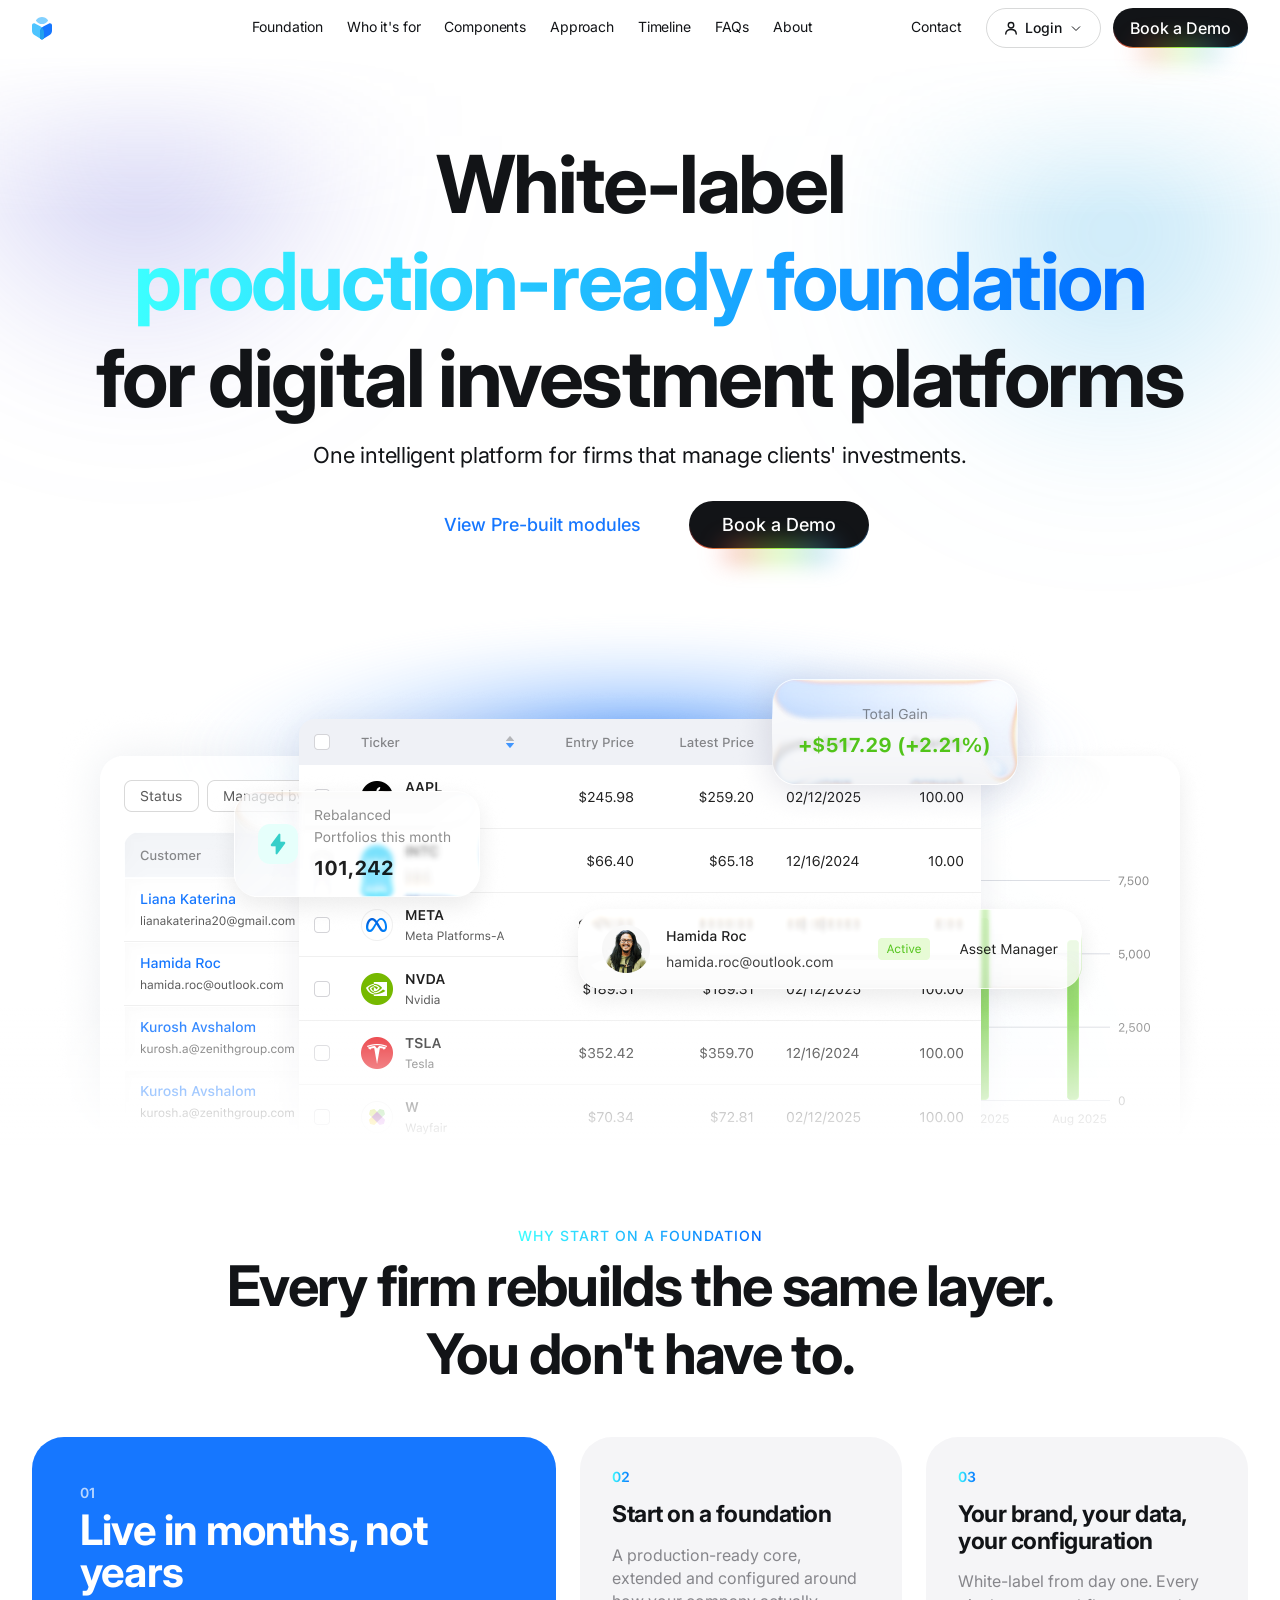
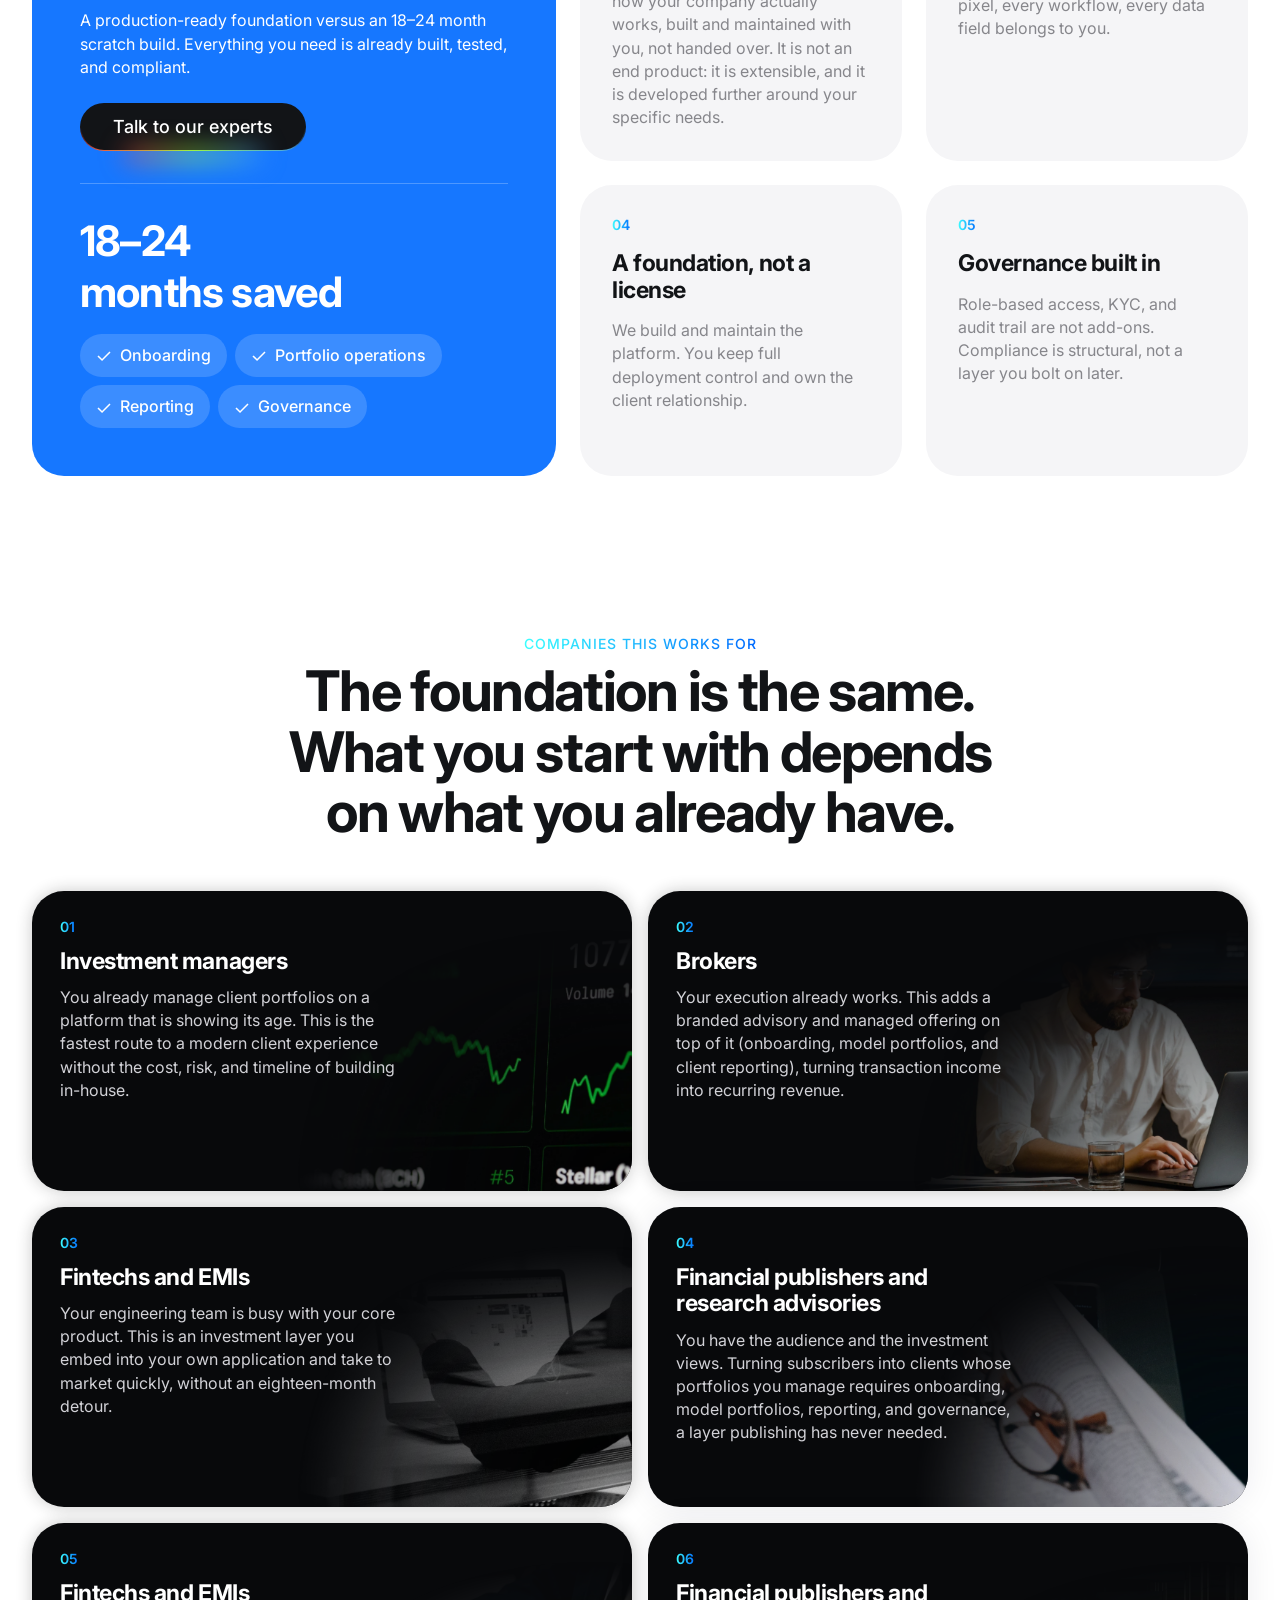
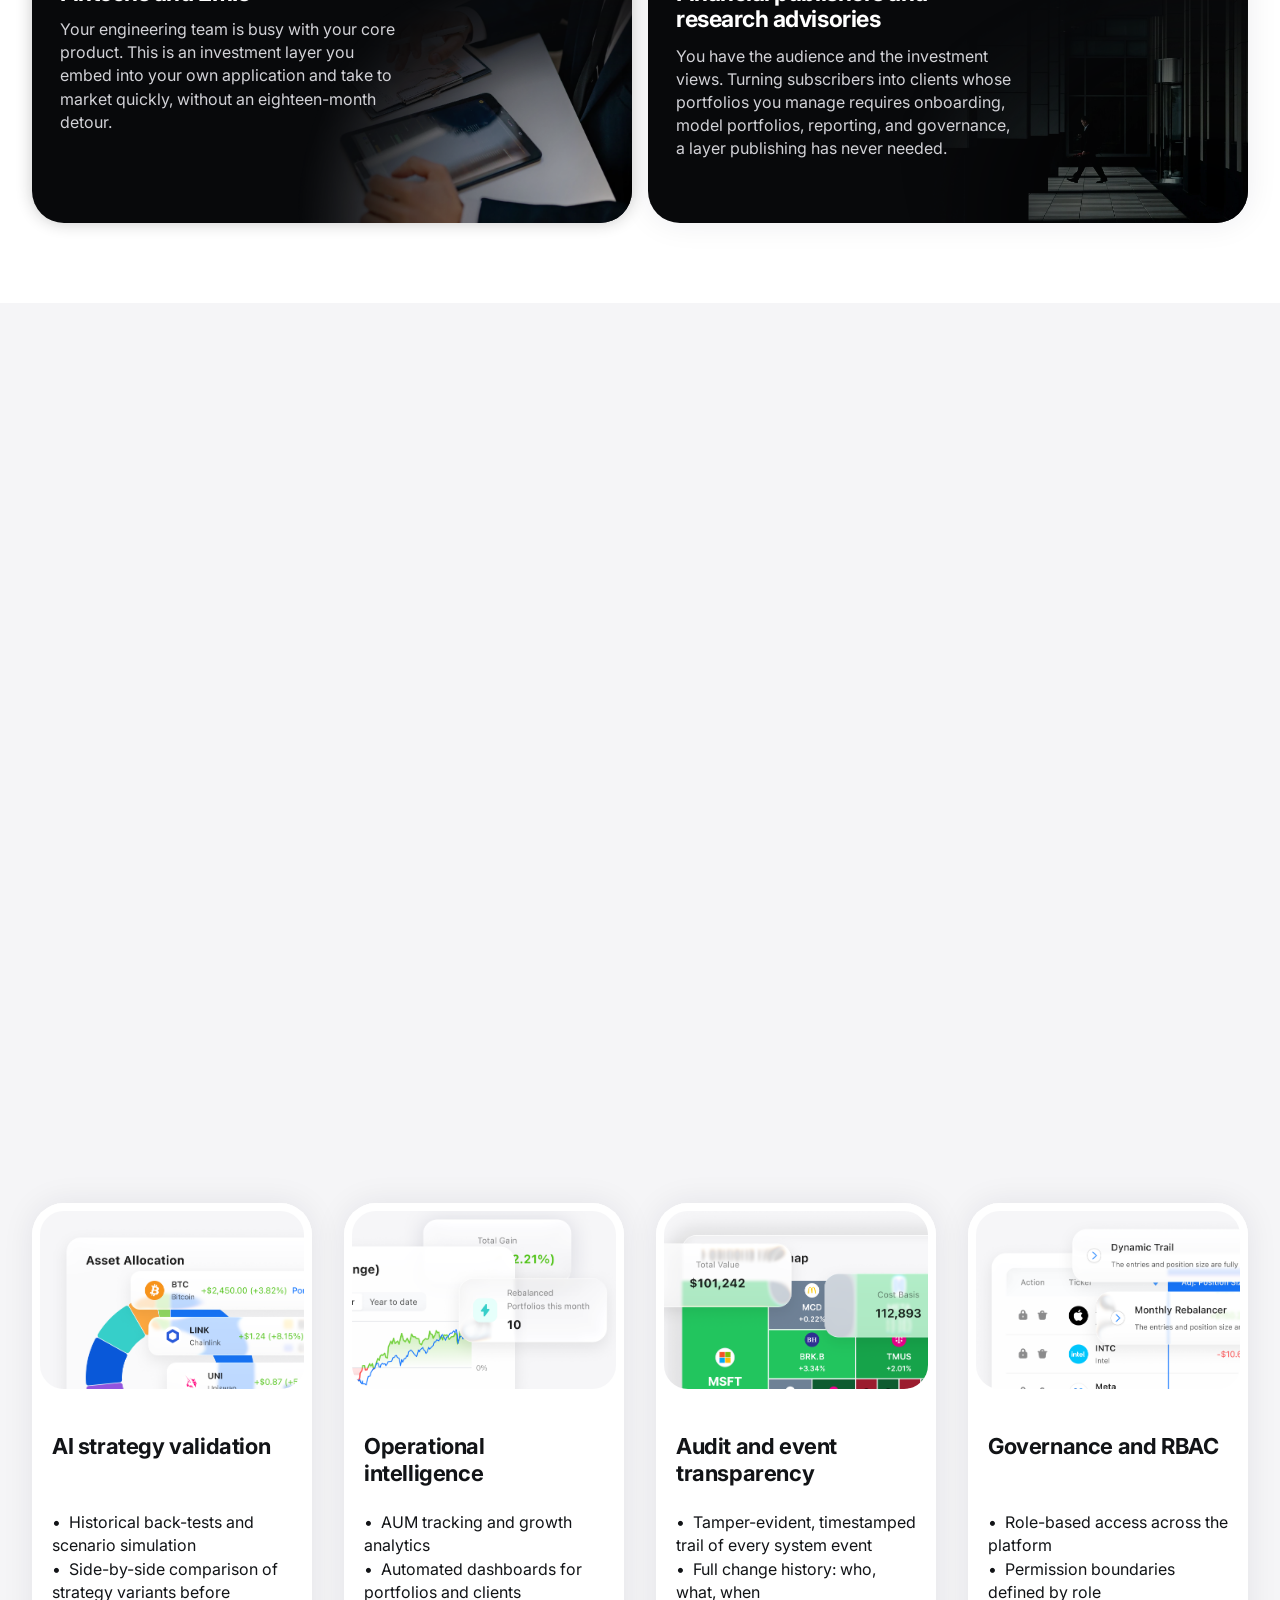
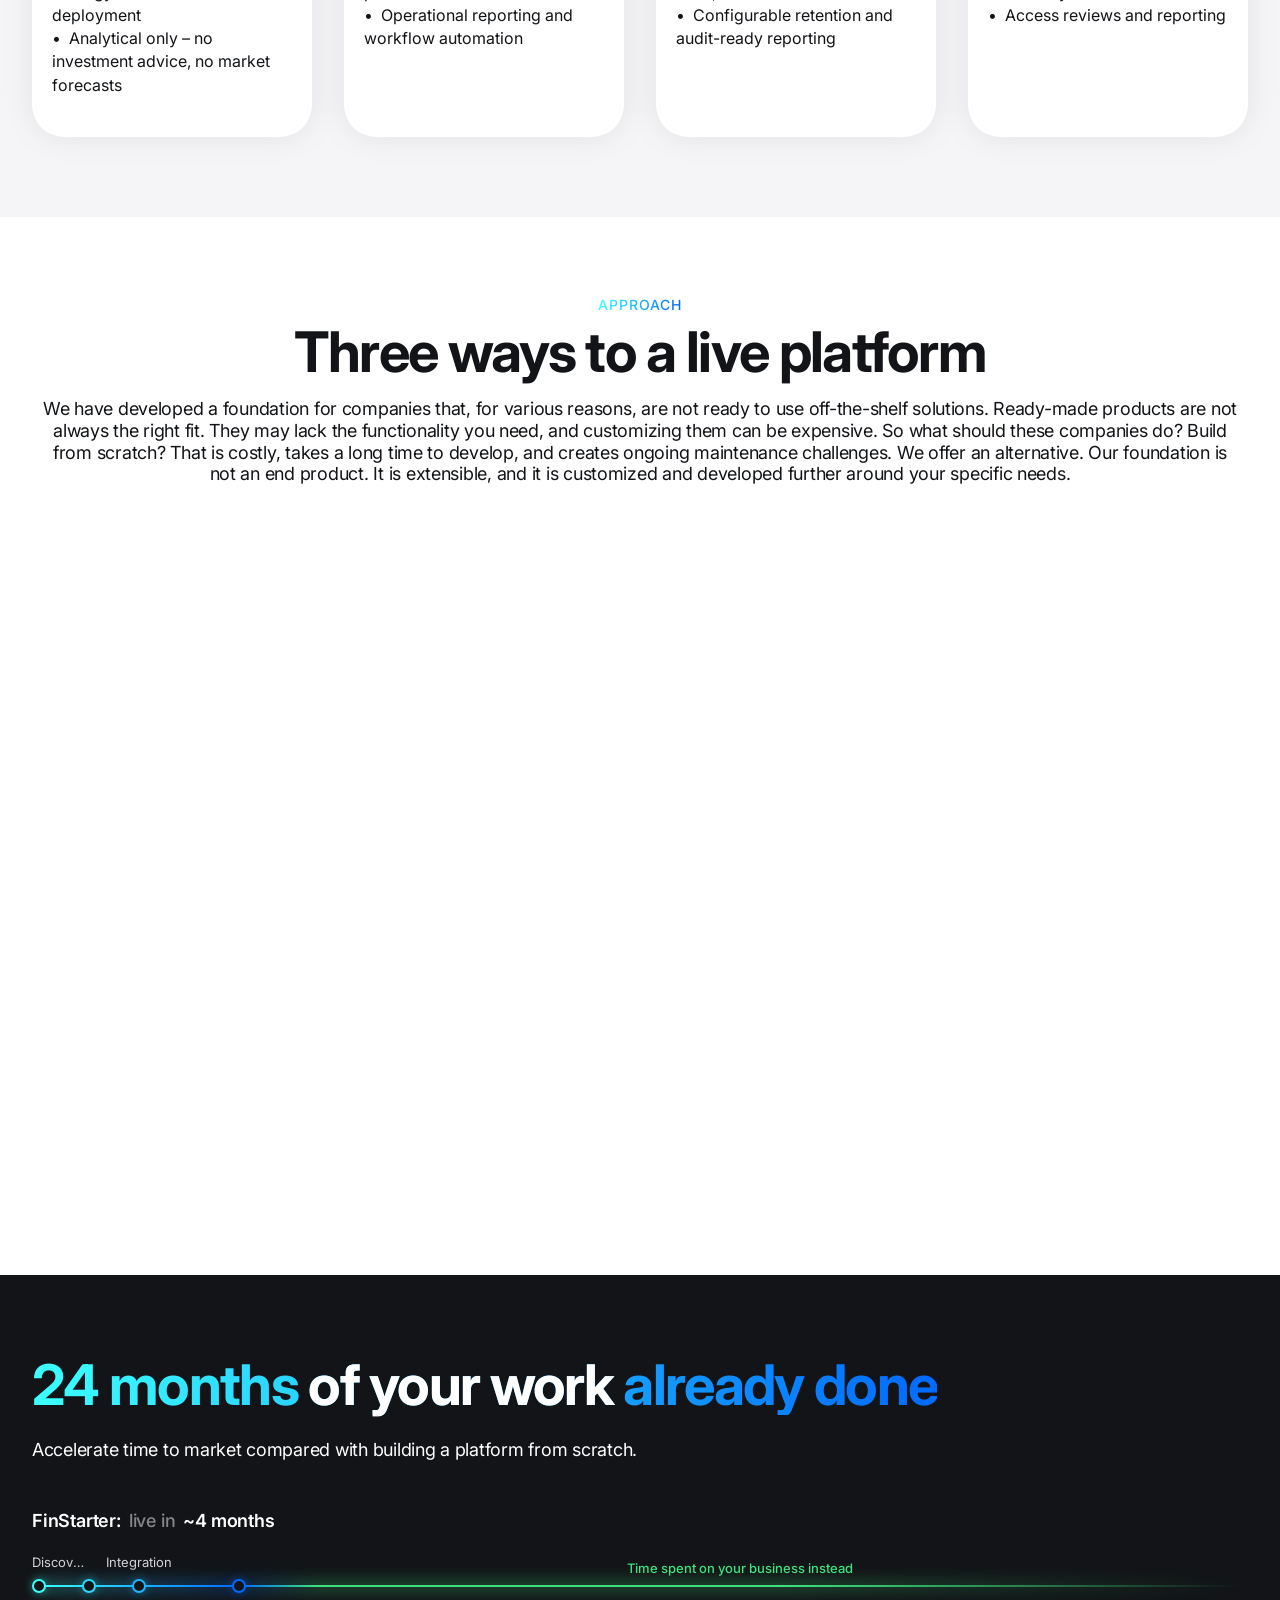
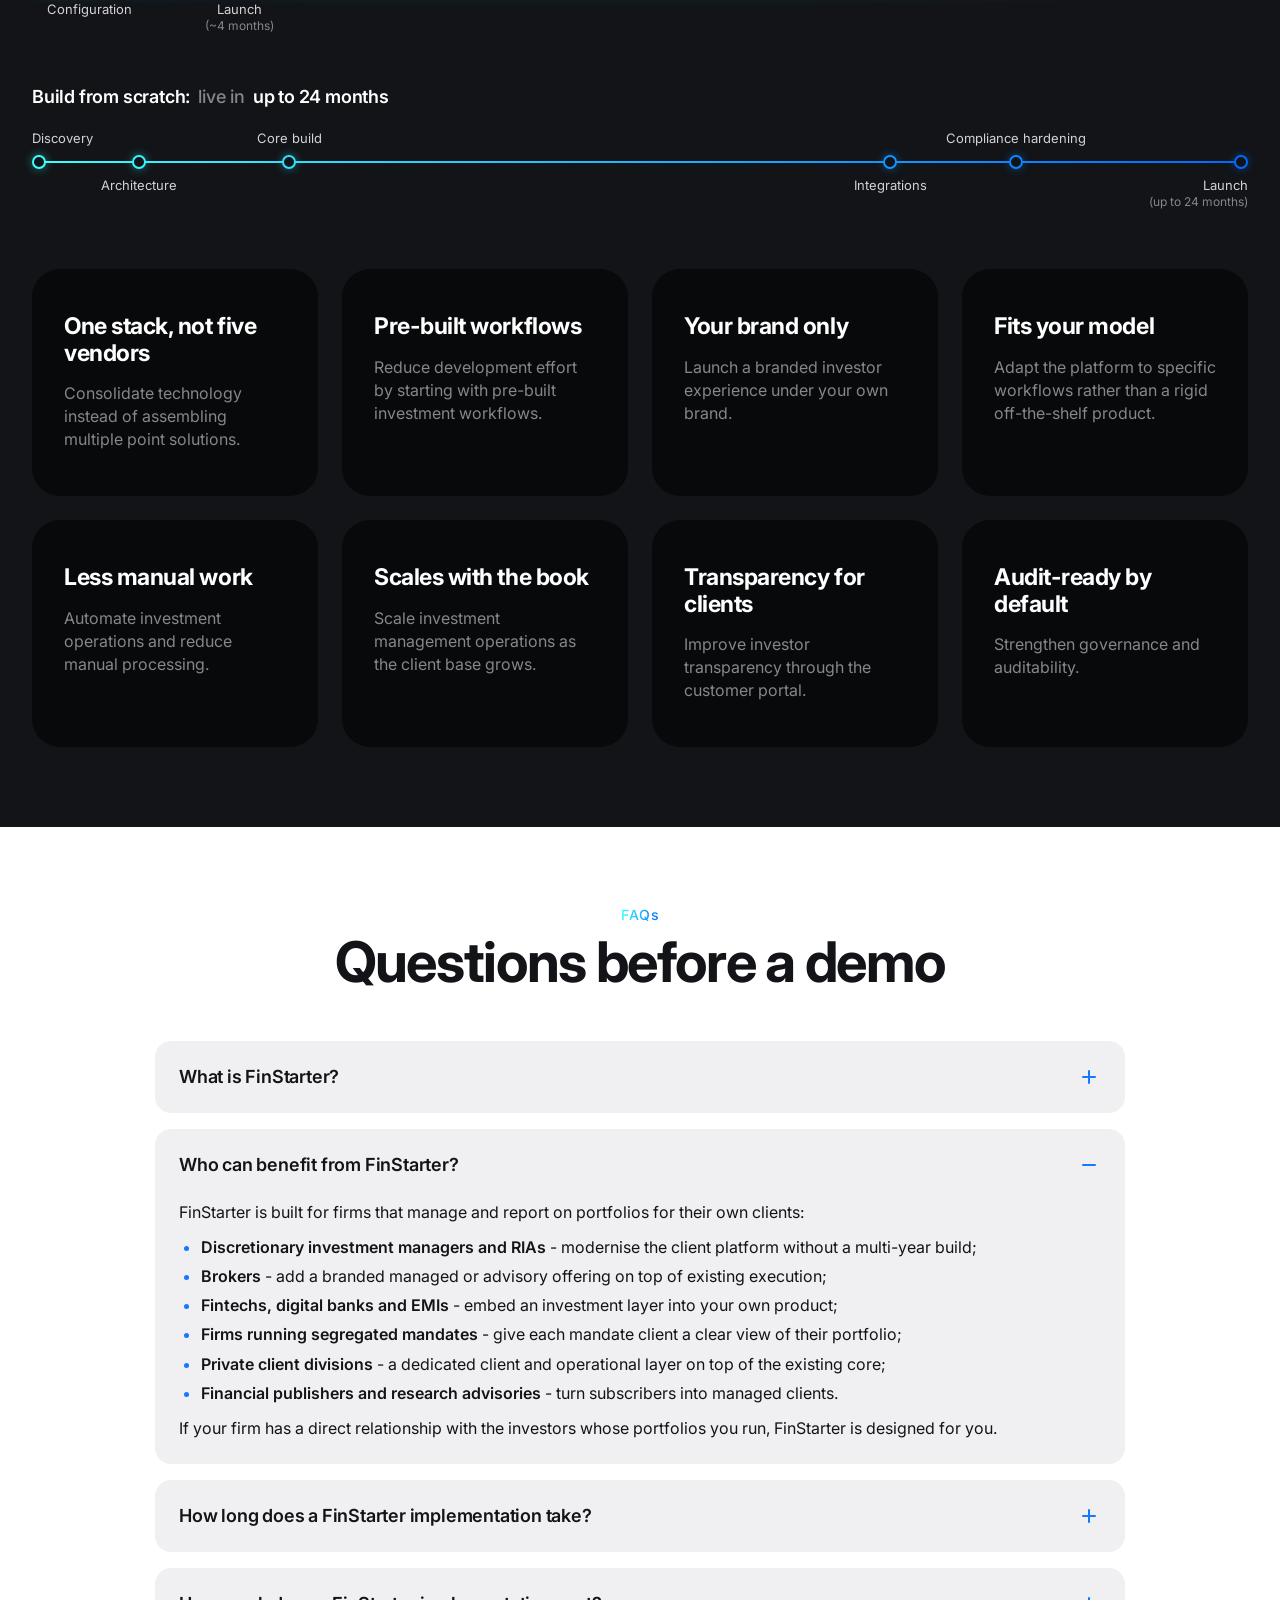
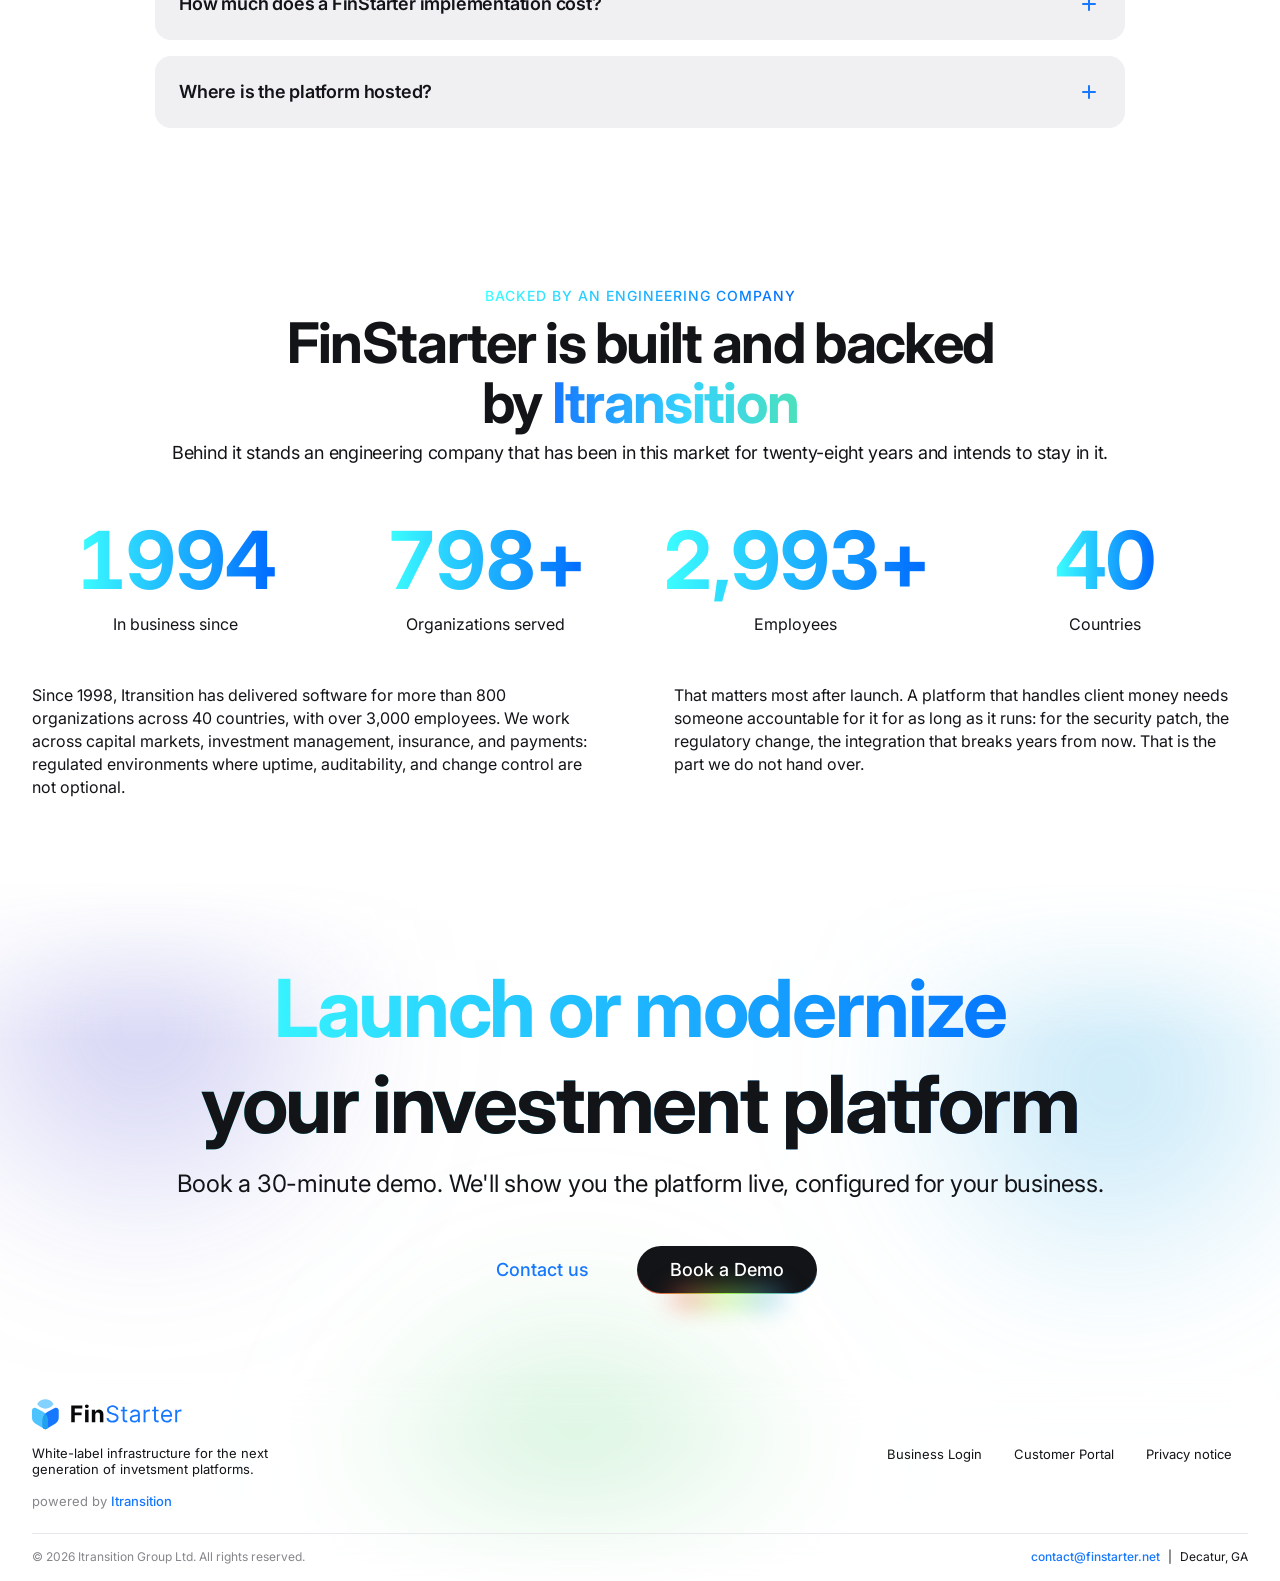
==== commit ef10cedb: "Menu labels Components / Approach / Timeline, "Approach" eyebrow, no AI-DRIVEN - header: Modules -> " ====
--- a/index.html
+++ b/index.html
@@ -19,9 +19,9 @@
     <nav class="nav__menu" id="site-menu">
       <a class="nav__item" href="#foundation">Foundation</a>
       <a class="nav__item" href="#who">Who it's for</a>
-      <a class="nav__item" href="#modules">Modules</a>
-      <a class="nav__item" href="#options">Options</a>
-      <a class="nav__item" href="#roadmap">Roadmap</a>
+      <a class="nav__item" href="#modules">Components</a>
+      <a class="nav__item" href="#options">Approach</a>
+      <a class="nav__item" href="#roadmap">Timeline</a>
       <a class="nav__item" href="#faq">FAQs</a>
       <a class="nav__item" href="#about">About</a>
       <a class="nav__item nav__item--contact" href="contact.html">Contact</a>
@@ -52,7 +52,6 @@
   <div class="hero__content">
     <div class="hero__title">
       <div class="hero__h1group">
-        <div class="eyebrow-row"><span class="eyebrow">AI-DRIVEN</span></div>
         <h1 class="hero__h1">White-label <br><span class="gt">production-ready foundation</span> <br>for digital investment platforms</h1>
       </div>
       <p class="hero__sub">One intelligent platform for firms that manage clients' investments.</p>
@@ -284,7 +283,7 @@
 <!-- ===================== THREE WAYS ===================== -->
 <section class="section three" id="options">
   <div class="h2group">
-    <span class="eyebrow">Companies this works for</span>
+    <span class="eyebrow">Approach</span>
     <div class="h2group__inner">
       <h2 class="h2 h2--px h2--940">Three ways to a live platform</h2>
       <p class="desc desc--1200">We have developed a foundation for companies that, for various reasons, are not ready to use off-the-shelf solutions. Ready-made products are not always the right fit. They may lack the functionality you need, and customizing them can be expensive. So what should these companies do? Build from scratch? That is costly, takes a long time to develop, and creates ongoing maintenance challenges. We offer an alternative. Our foundation is not an end product. It is extensible, and it is customized and developed further around your specific needs.</p>
@@ -488,7 +487,6 @@
   <div class="banner__content">
     <div class="banner__title">
       <div class="banner__h1group">
-        <div class="eyebrow-row"><span class="eyebrow">AI-DRIVEN</span></div>
         <div class="eyebrow-row"><h1 class="banner__h1"><span class="gt-slice">Launch or modernize </span><br>your investment platform</h1></div>
       </div>
       <p class="hero__sub">Book a 30-minute demo. We'll show you the platform live, configured for your business.</p>
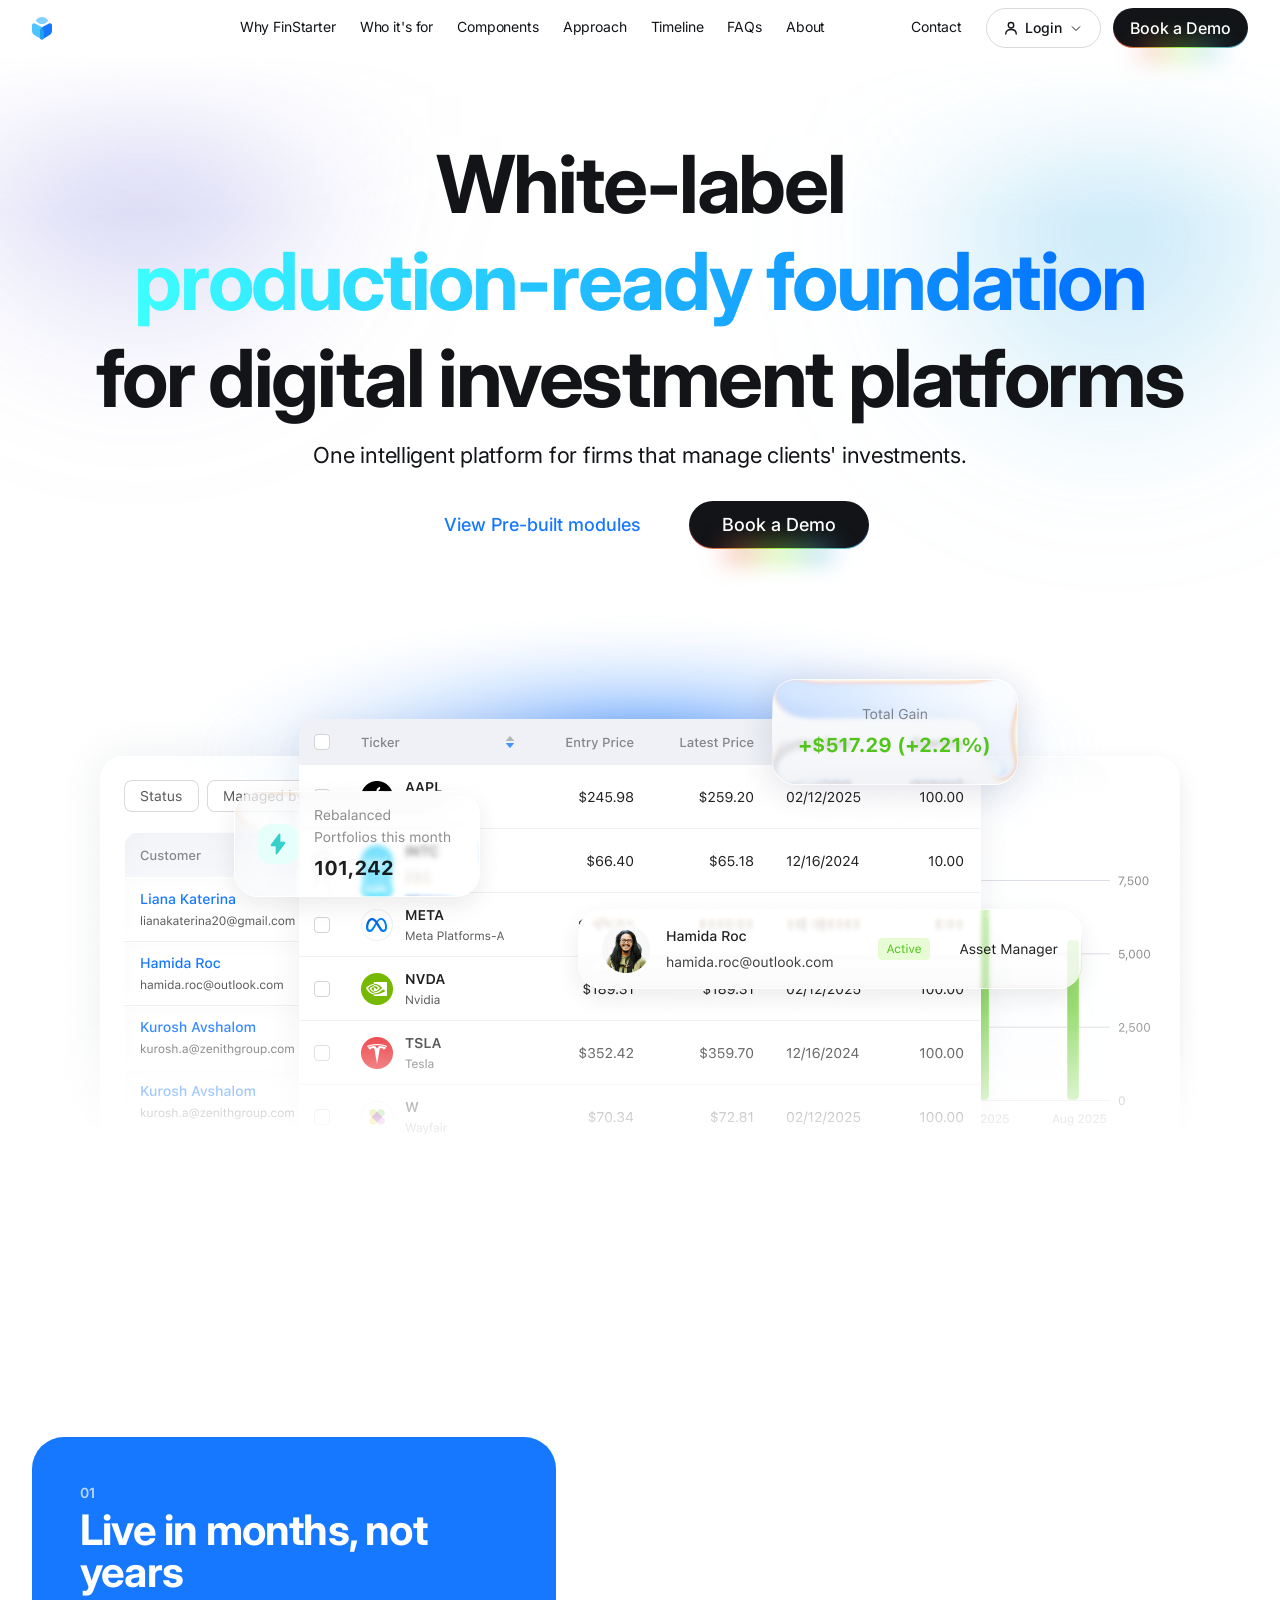
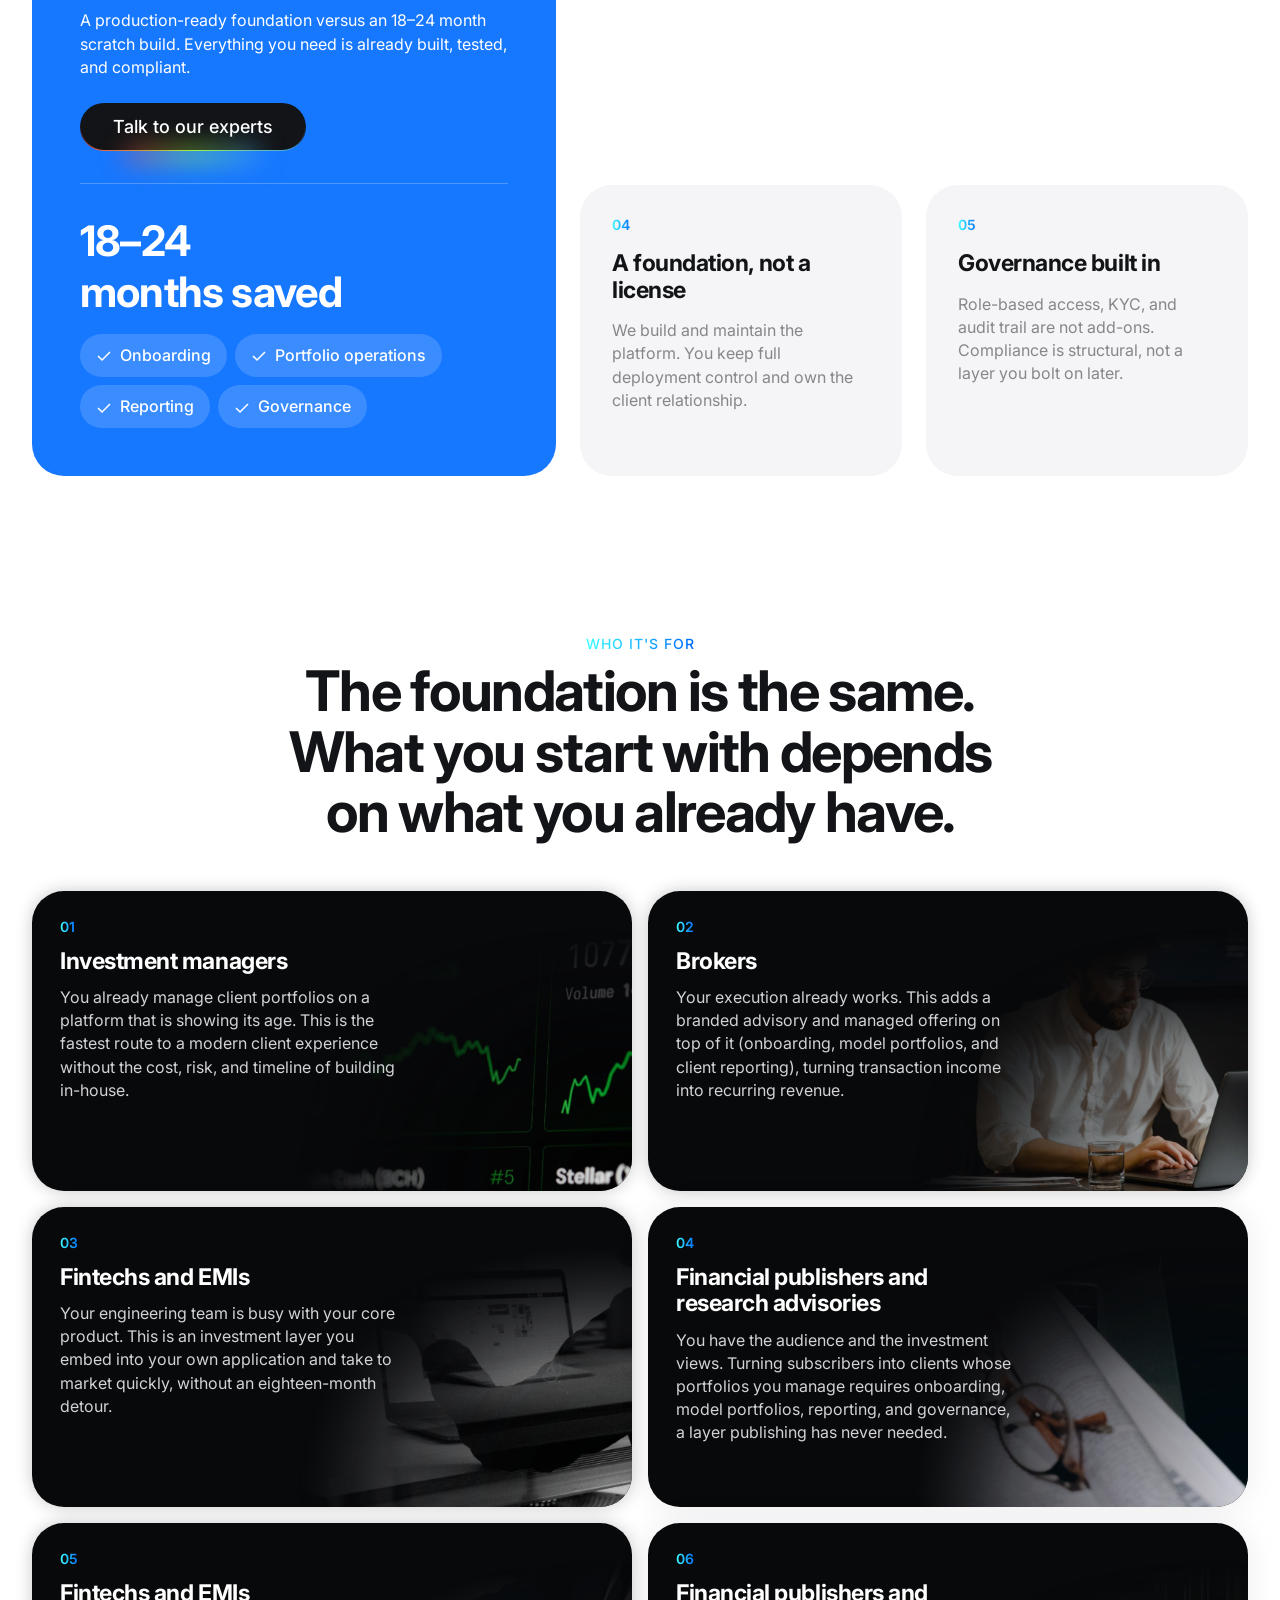
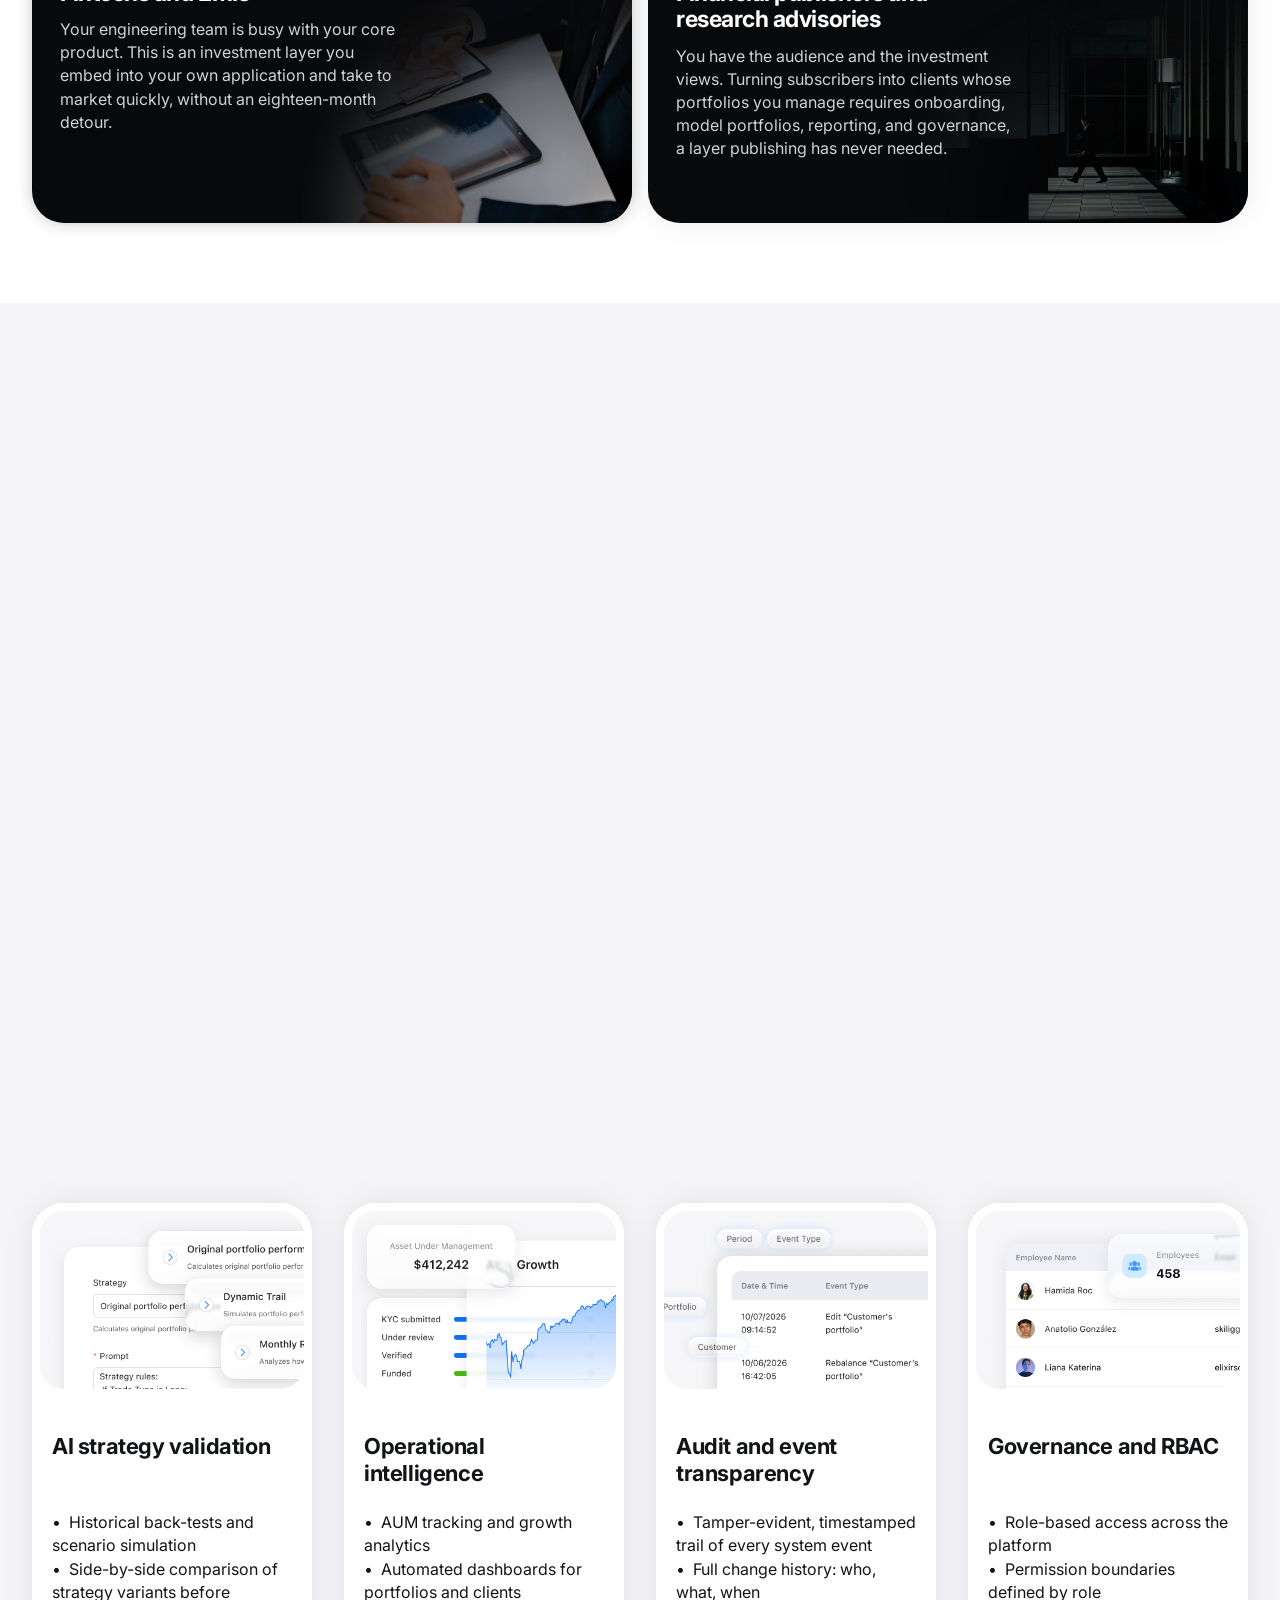
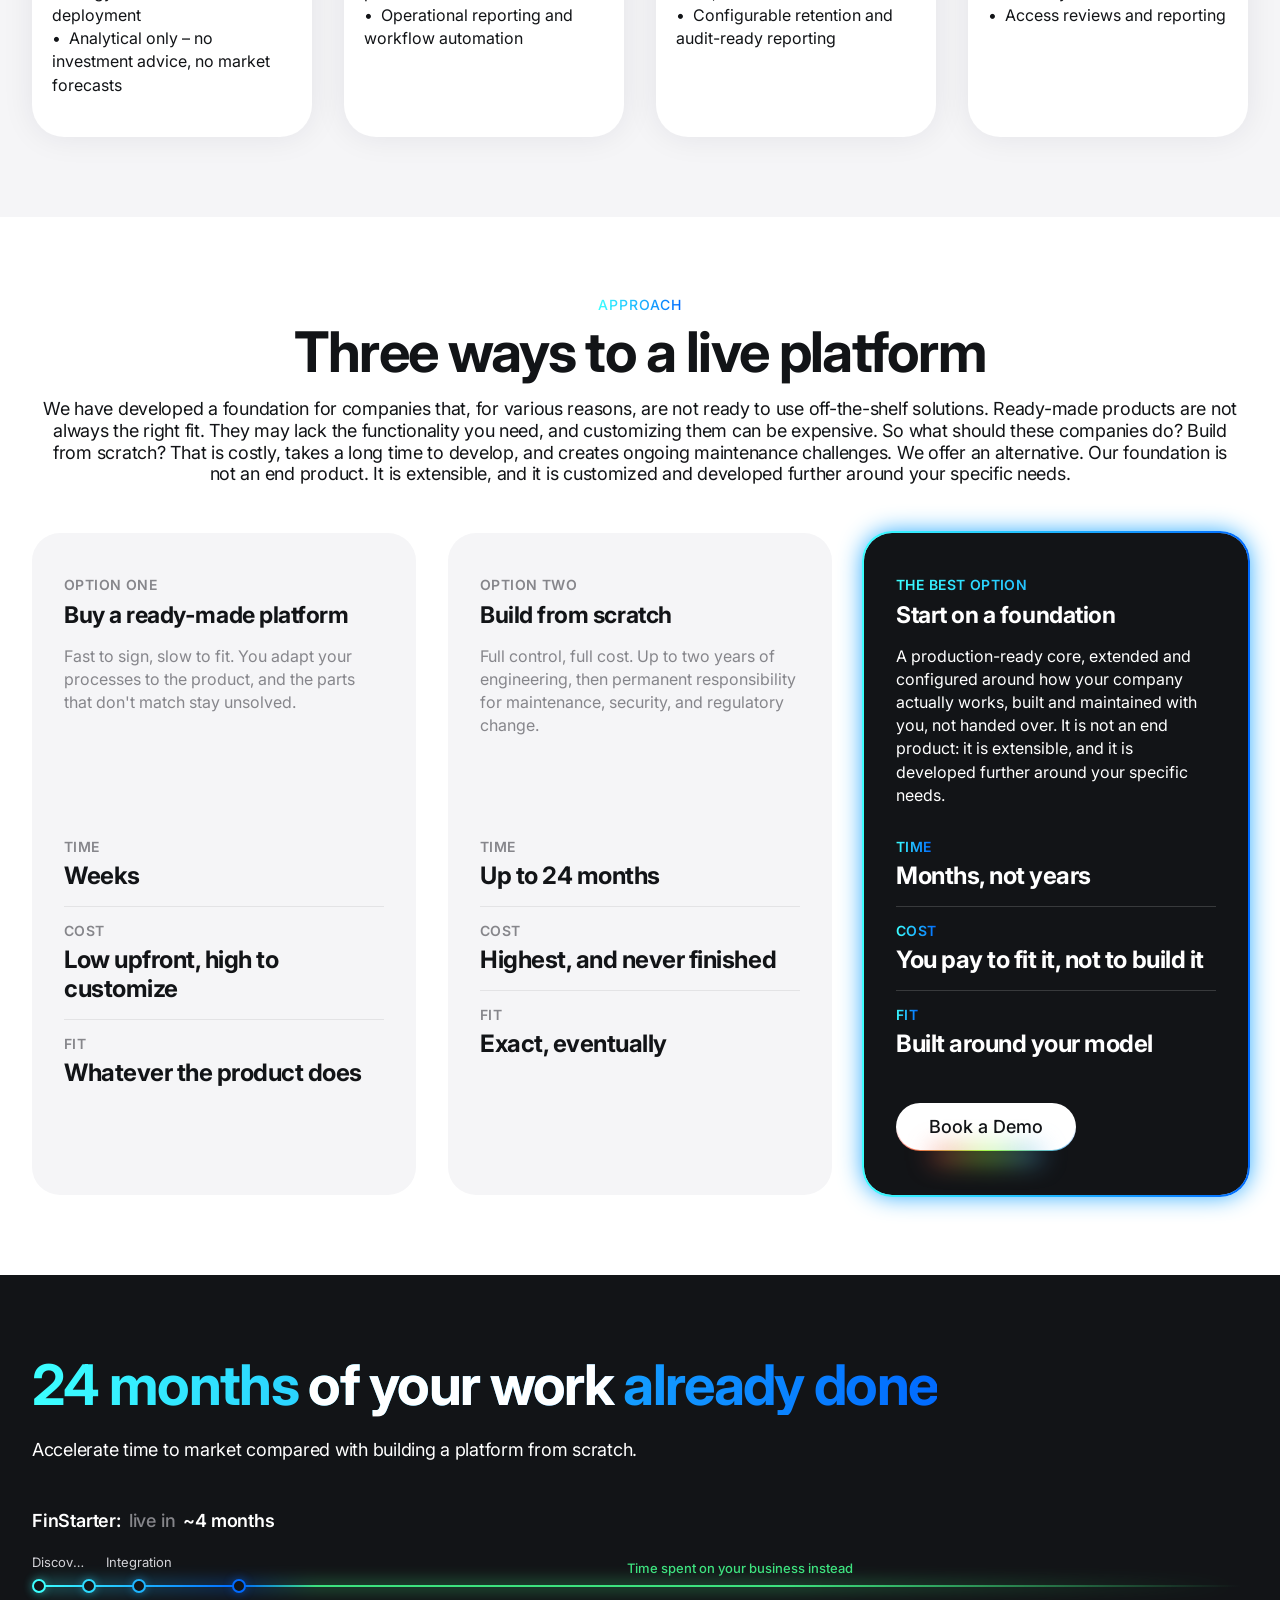
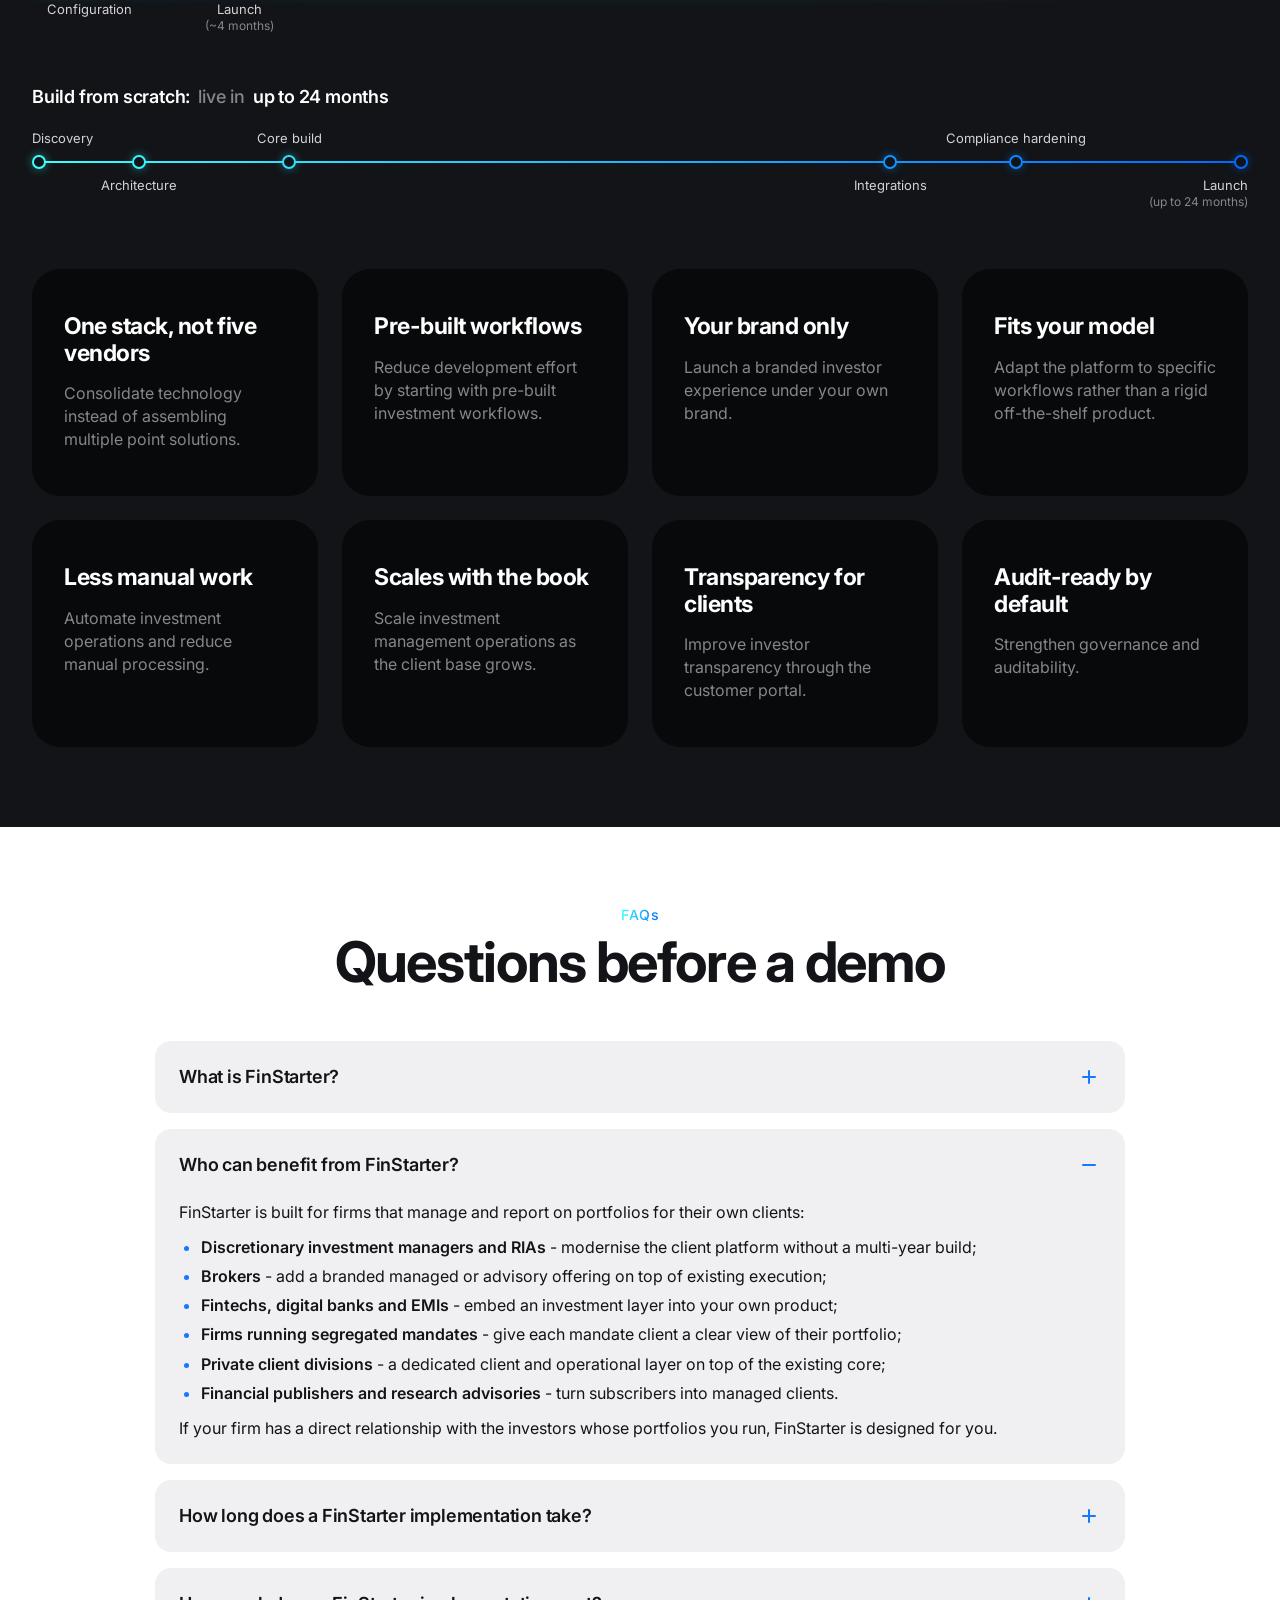
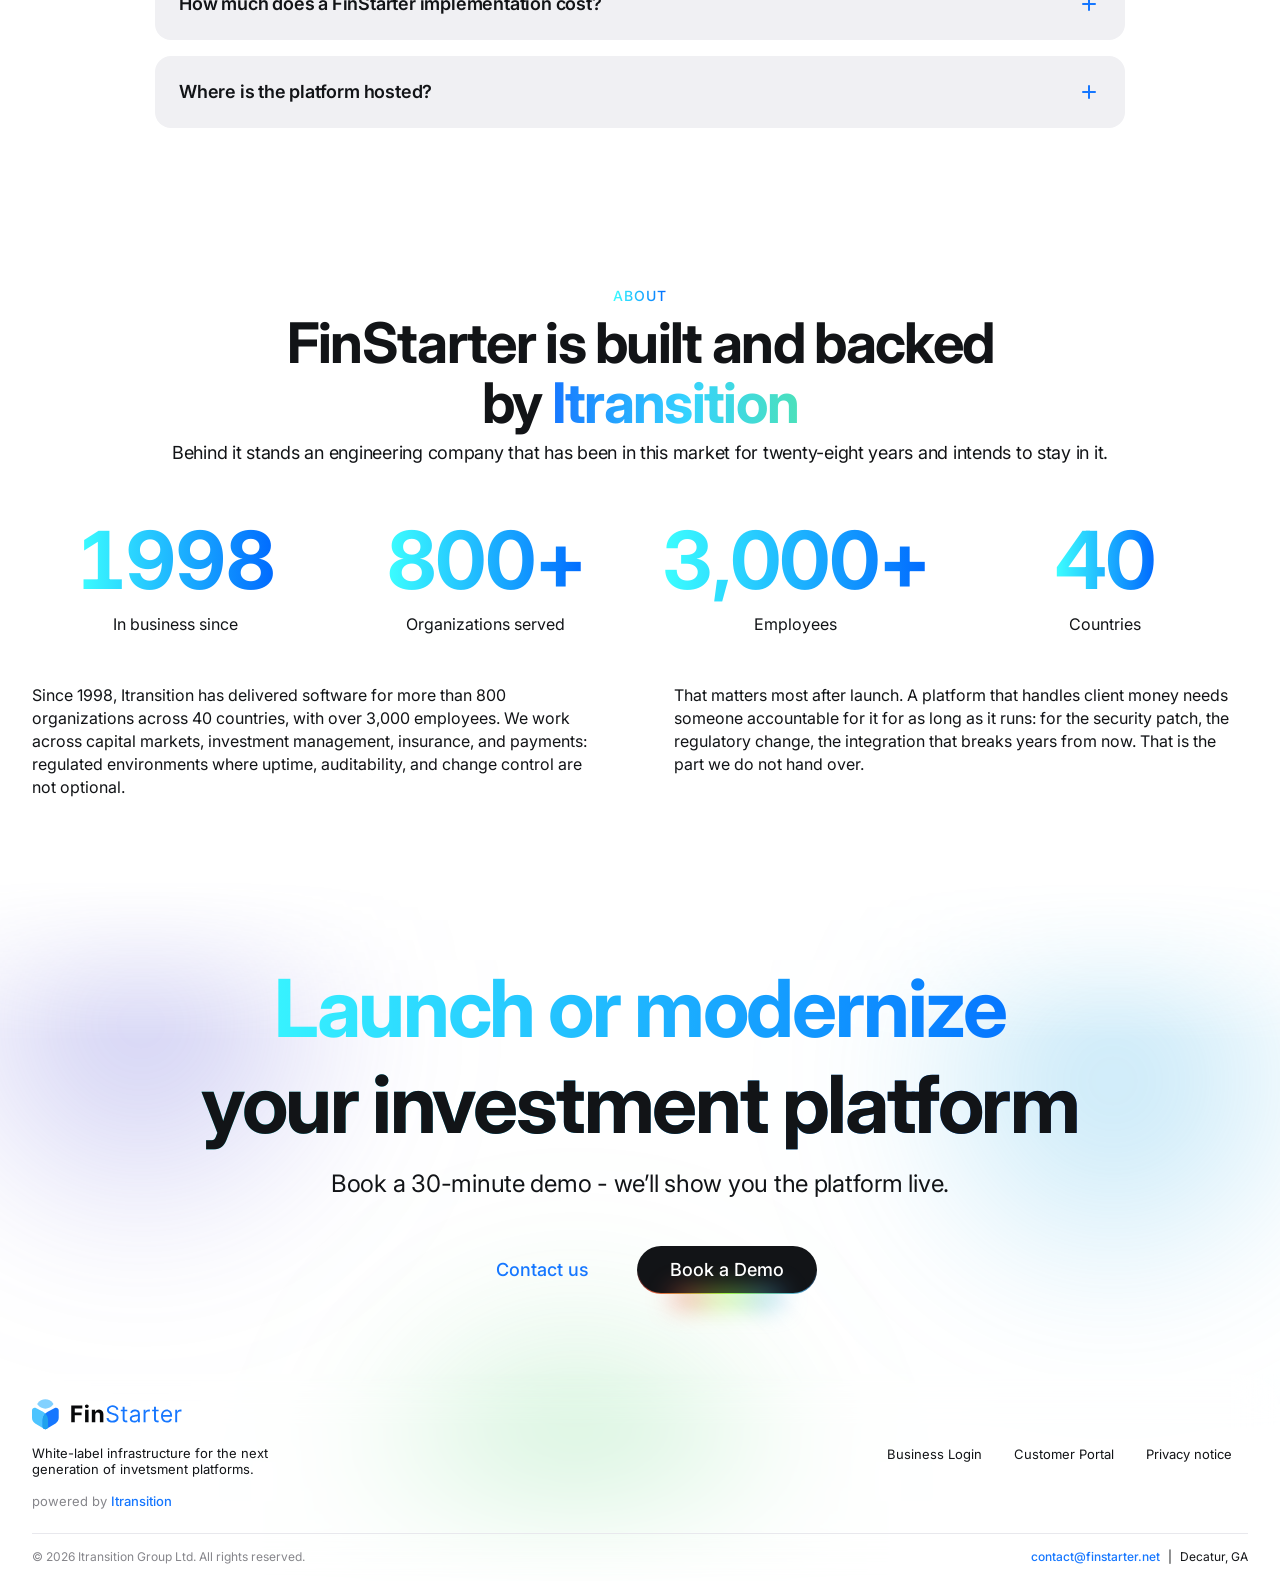
==== commit e1c537b5: "New module card images; eyebrows and menu match; shorter banner line - feature cards: all 16 renders" ====
--- a/index.html
+++ b/index.html
@@ -17,7 +17,7 @@
   <div class="nav__wrap">
     <a class="nav__logo" href="index.html"><img class="nav__logo-dark" src="assets/logo-nav.svg" alt="FinStarter" width="116" height="24"><img class="nav__logo-light" src="assets/logo-nav-light.svg" alt="" width="116" height="24"></a>
     <nav class="nav__menu" id="site-menu">
-      <a class="nav__item" href="#foundation">Foundation</a>
+      <a class="nav__item" href="#foundation">Why FinStarter</a>
       <a class="nav__item" href="#who">Who it's for</a>
       <a class="nav__item" href="#modules">Components</a>
       <a class="nav__item" href="#options">Approach</a>
@@ -80,7 +80,7 @@
 <!-- ===================== WHY START ON A FOUNDATION ===================== -->
 <section class="section why" id="foundation">
   <div class="h2group">
-    <span class="eyebrow">Why start on a foundation</span>
+    <span class="eyebrow">Why FinStarter</span>
     <h2 class="h2 h2--intrinsic">Every firm rebuilds the same layer. <br>You don't have to.</h2>
   </div>
   <div class="why__wrap">
@@ -138,7 +138,7 @@
 <!-- ===================== COMPANIES THIS WORKS FOR ===================== -->
 <section class="section companies" id="who">
   <div class="h2group">
-    <span class="eyebrow">Companies this works for</span>
+    <span class="eyebrow">Who it's for</span>
     <h2 class="h2 h2--px">The foundation is the same. <br>What you start with depends <br>on what you already have.</h2>
   </div>
   <div class="companies__row">
@@ -184,7 +184,7 @@
 <!-- ===================== FEATURES ===================== -->
 <section class="section features" id="modules">
   <div class="h2group">
-    <span class="eyebrow">What you start with on day one</span>
+    <span class="eyebrow">Components</span>
     <h2 class="h2 h2--intrinsic features__h2"><span class="gt-slice">As full and as flexible as you need </span><br>it to be, from day one.</h2>
     <p class="desc desc--1200">Eight modules, each built around a problem every investment firm knows.</p>
   </div>
@@ -463,7 +463,7 @@
 <!-- ===================== BACKED BY ITRANSITION ===================== -->
 <section class="section backed" id="about">
   <div class="h2group h2group--1440">
-    <span class="eyebrow">Backed by an engineering company</span>
+    <span class="eyebrow">About</span>
     <h2 class="h2 h2--px h2--940 backed__h2">FinStarter is built and backed <br>by <a class="rainbow" href="https://www.itransition.com/" target="_blank" rel="noopener">Itransition</a></h2>
     <p class="desc">Behind it stands an engineering company that has been in this market for twenty-eight years and intends to stay in it.</p>
   </div>
@@ -489,7 +489,7 @@
       <div class="banner__h1group">
         <div class="eyebrow-row"><h1 class="banner__h1"><span class="gt-slice">Launch or modernize </span><br>your investment platform</h1></div>
       </div>
-      <p class="hero__sub">Book a 30-minute demo. We'll show you the platform live, configured for your business.</p>
+      <p class="hero__sub">Book a 30-minute demo - we’ll show you the platform live.</p>
     </div>
     <div class="btn-row">
       <a class="btn btn--link" href="contact.html">Contact us</a>
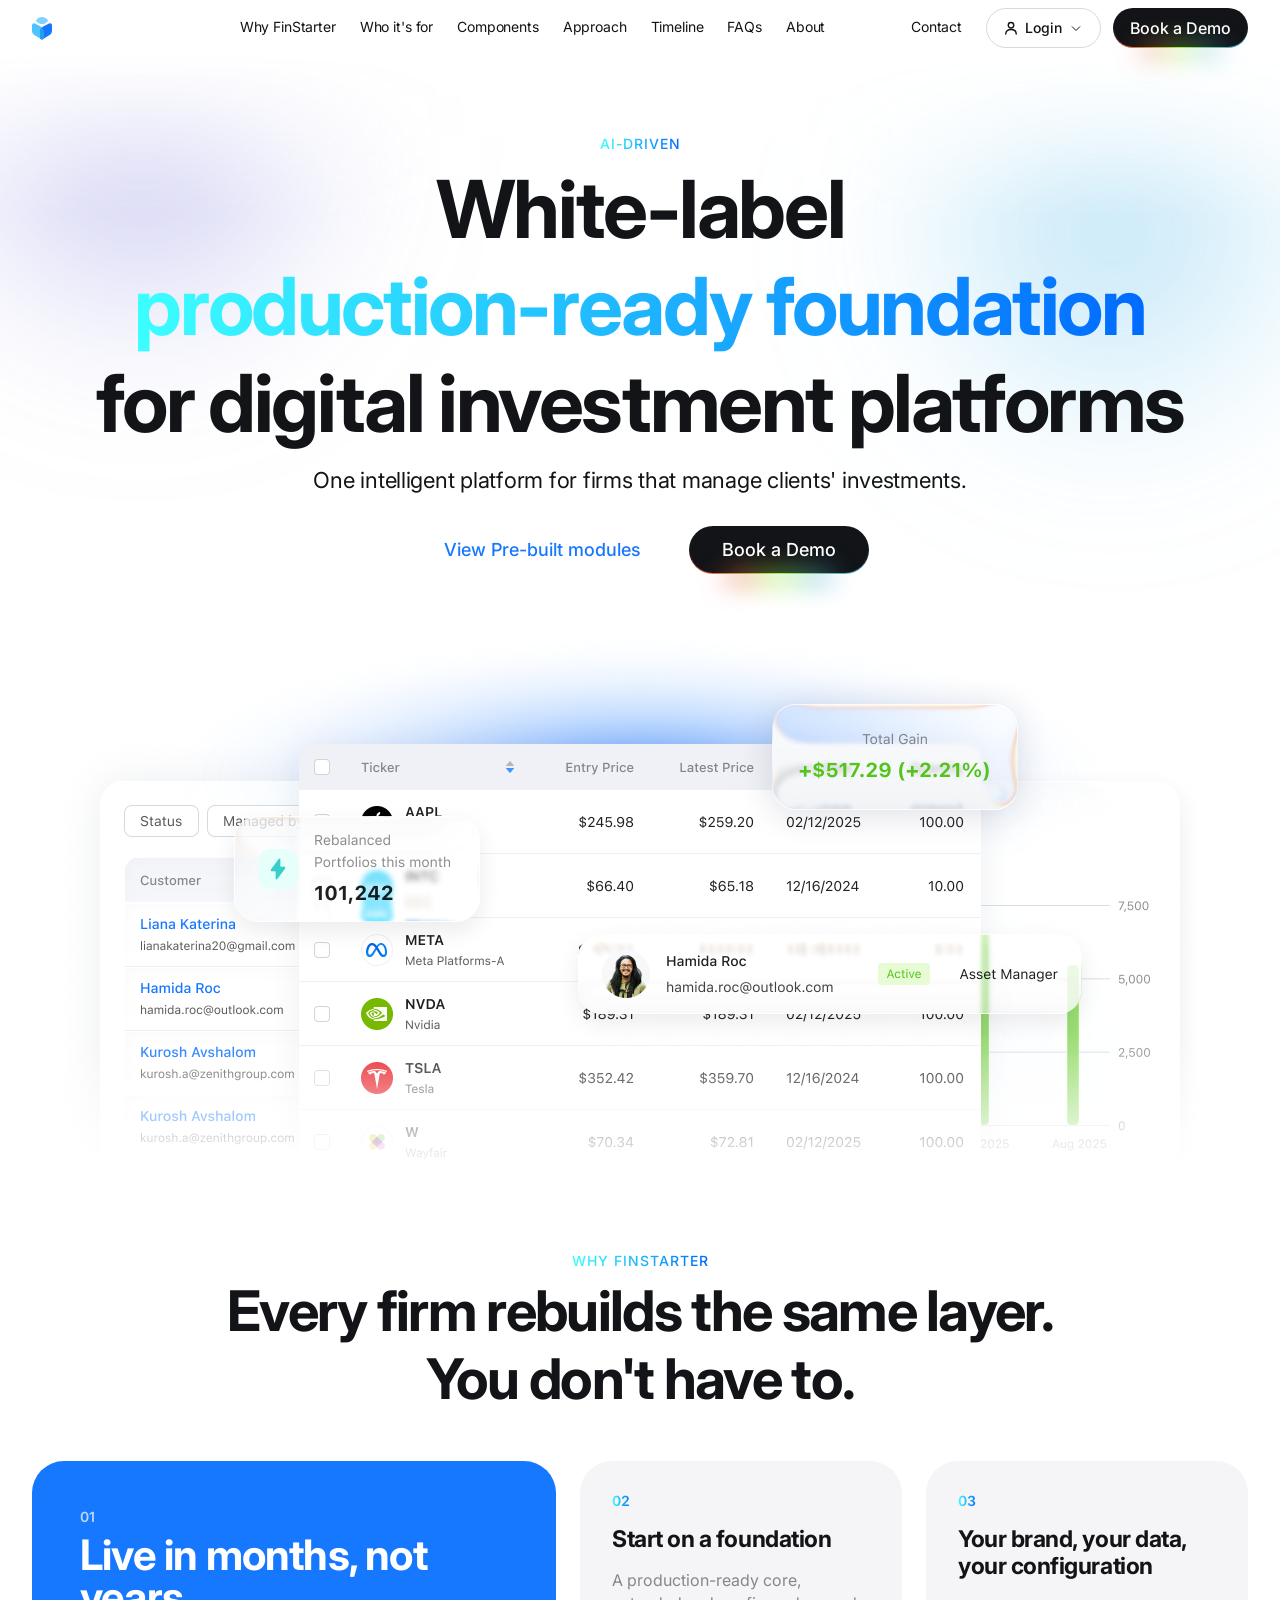
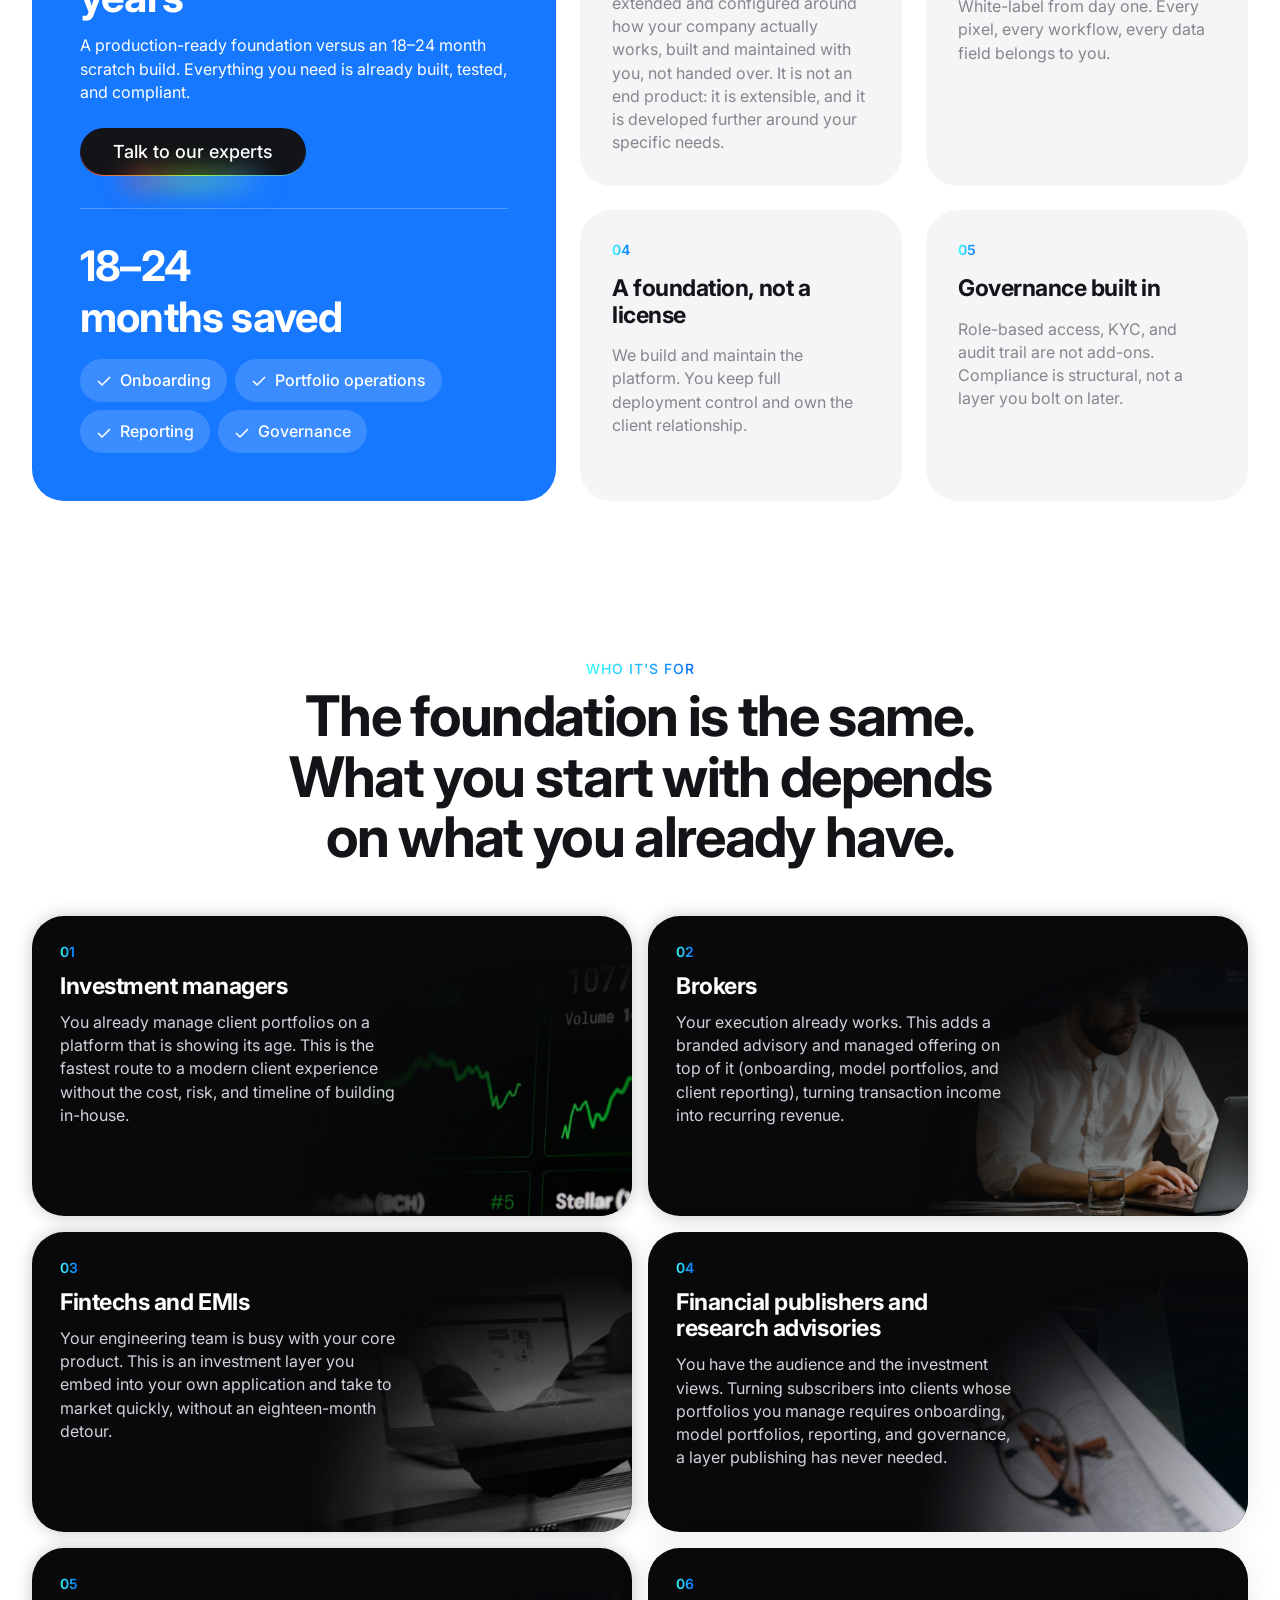
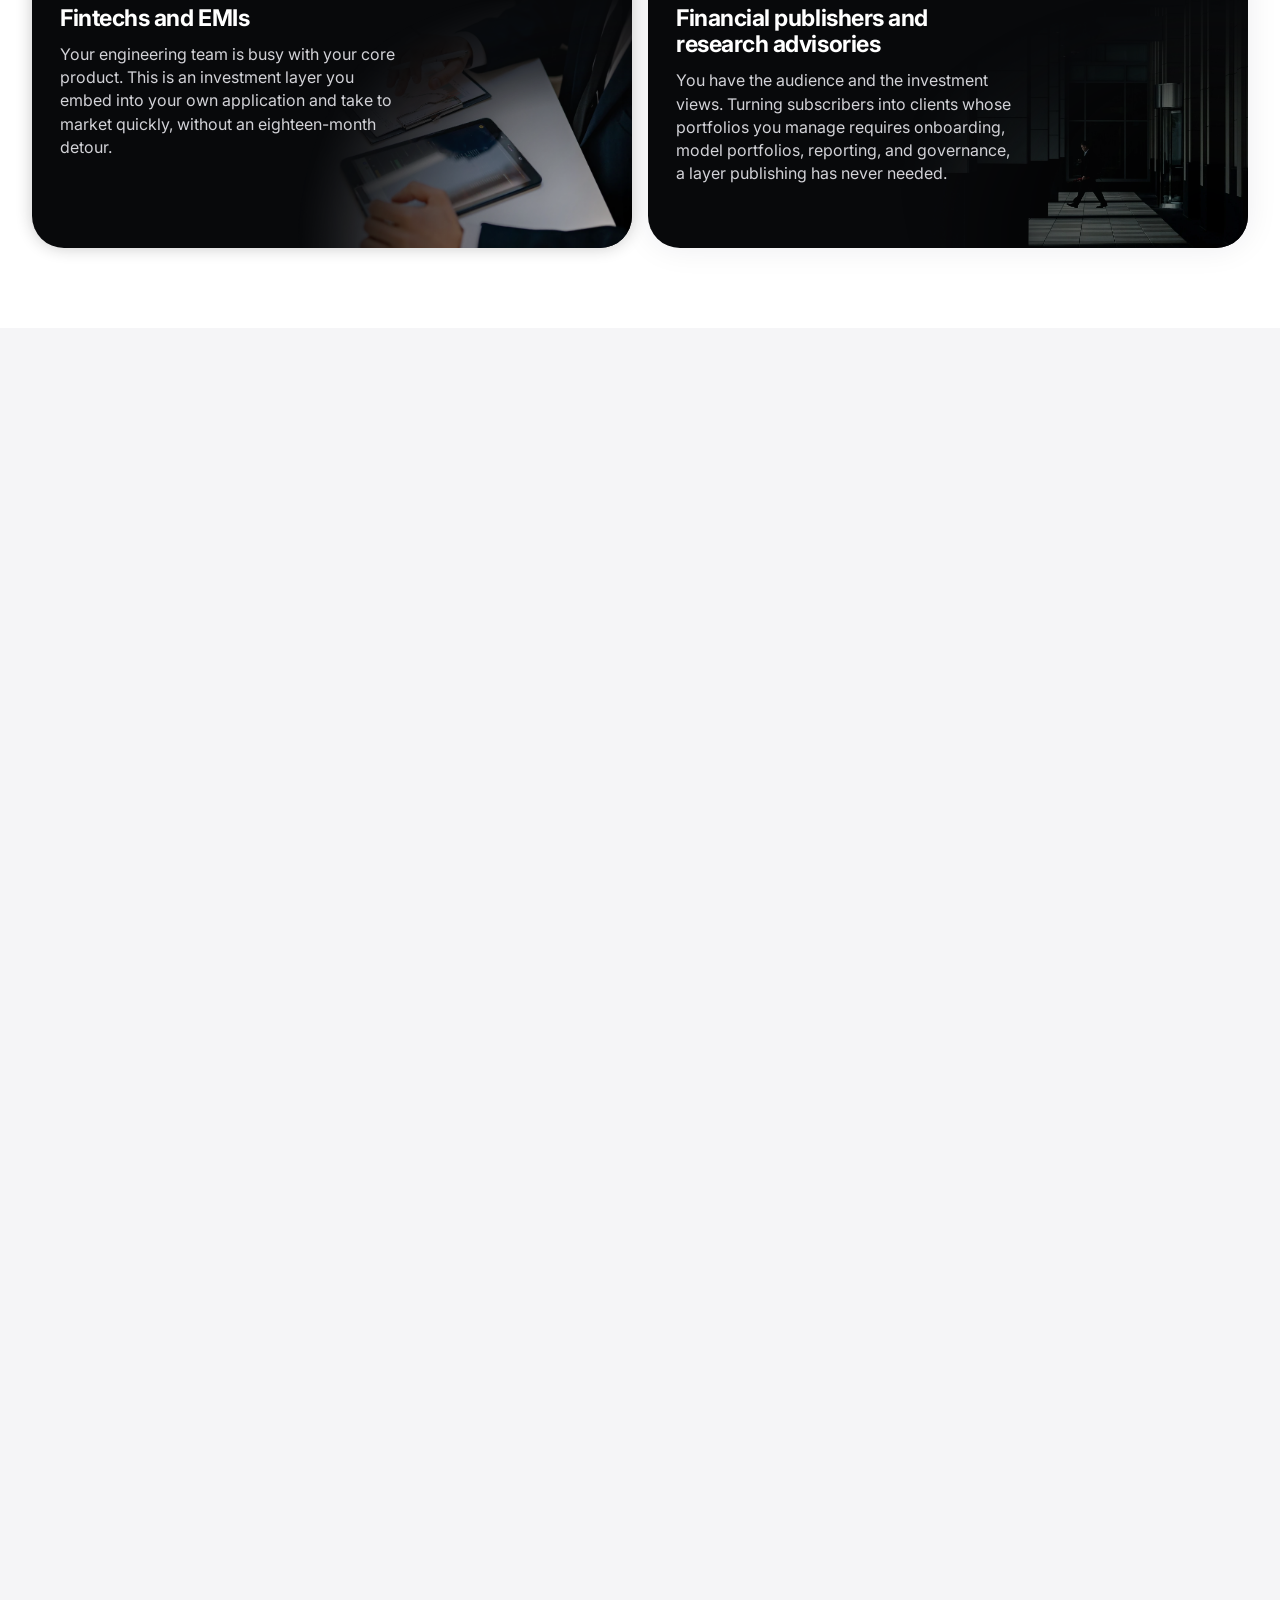
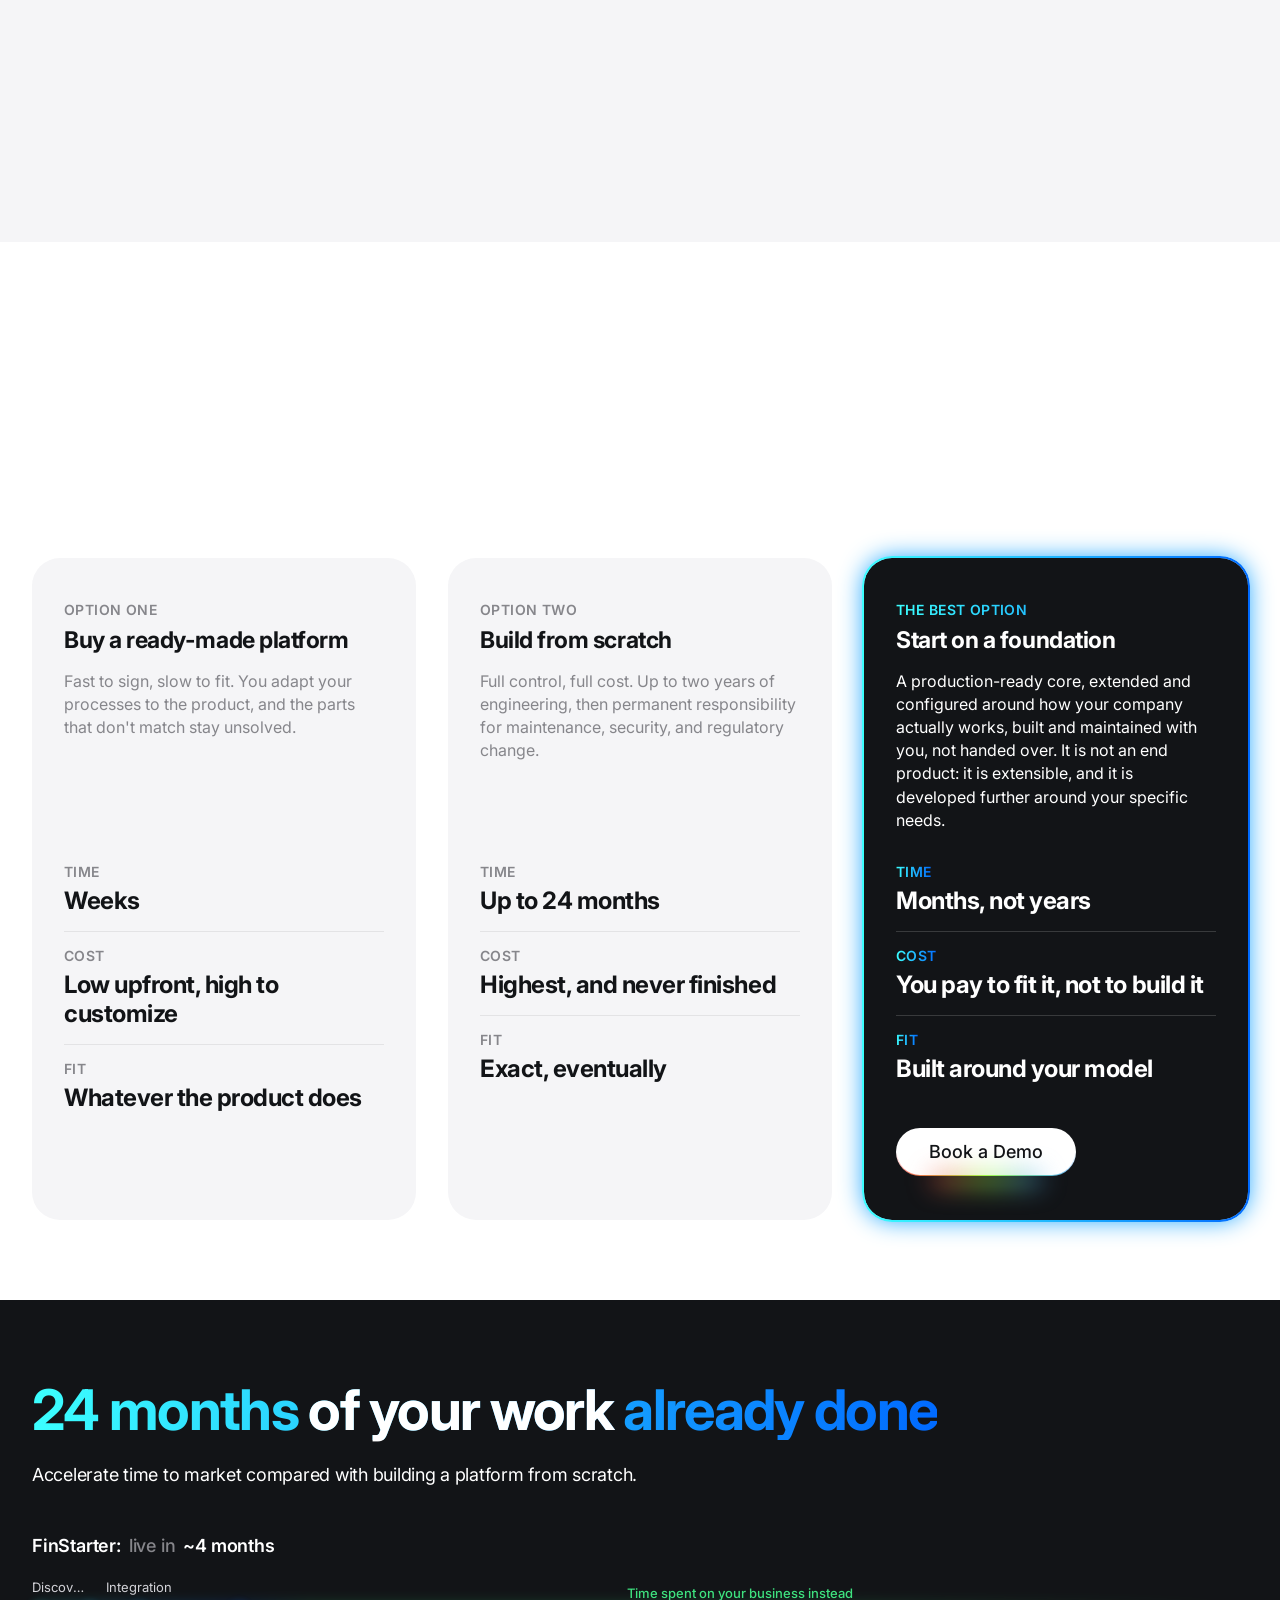
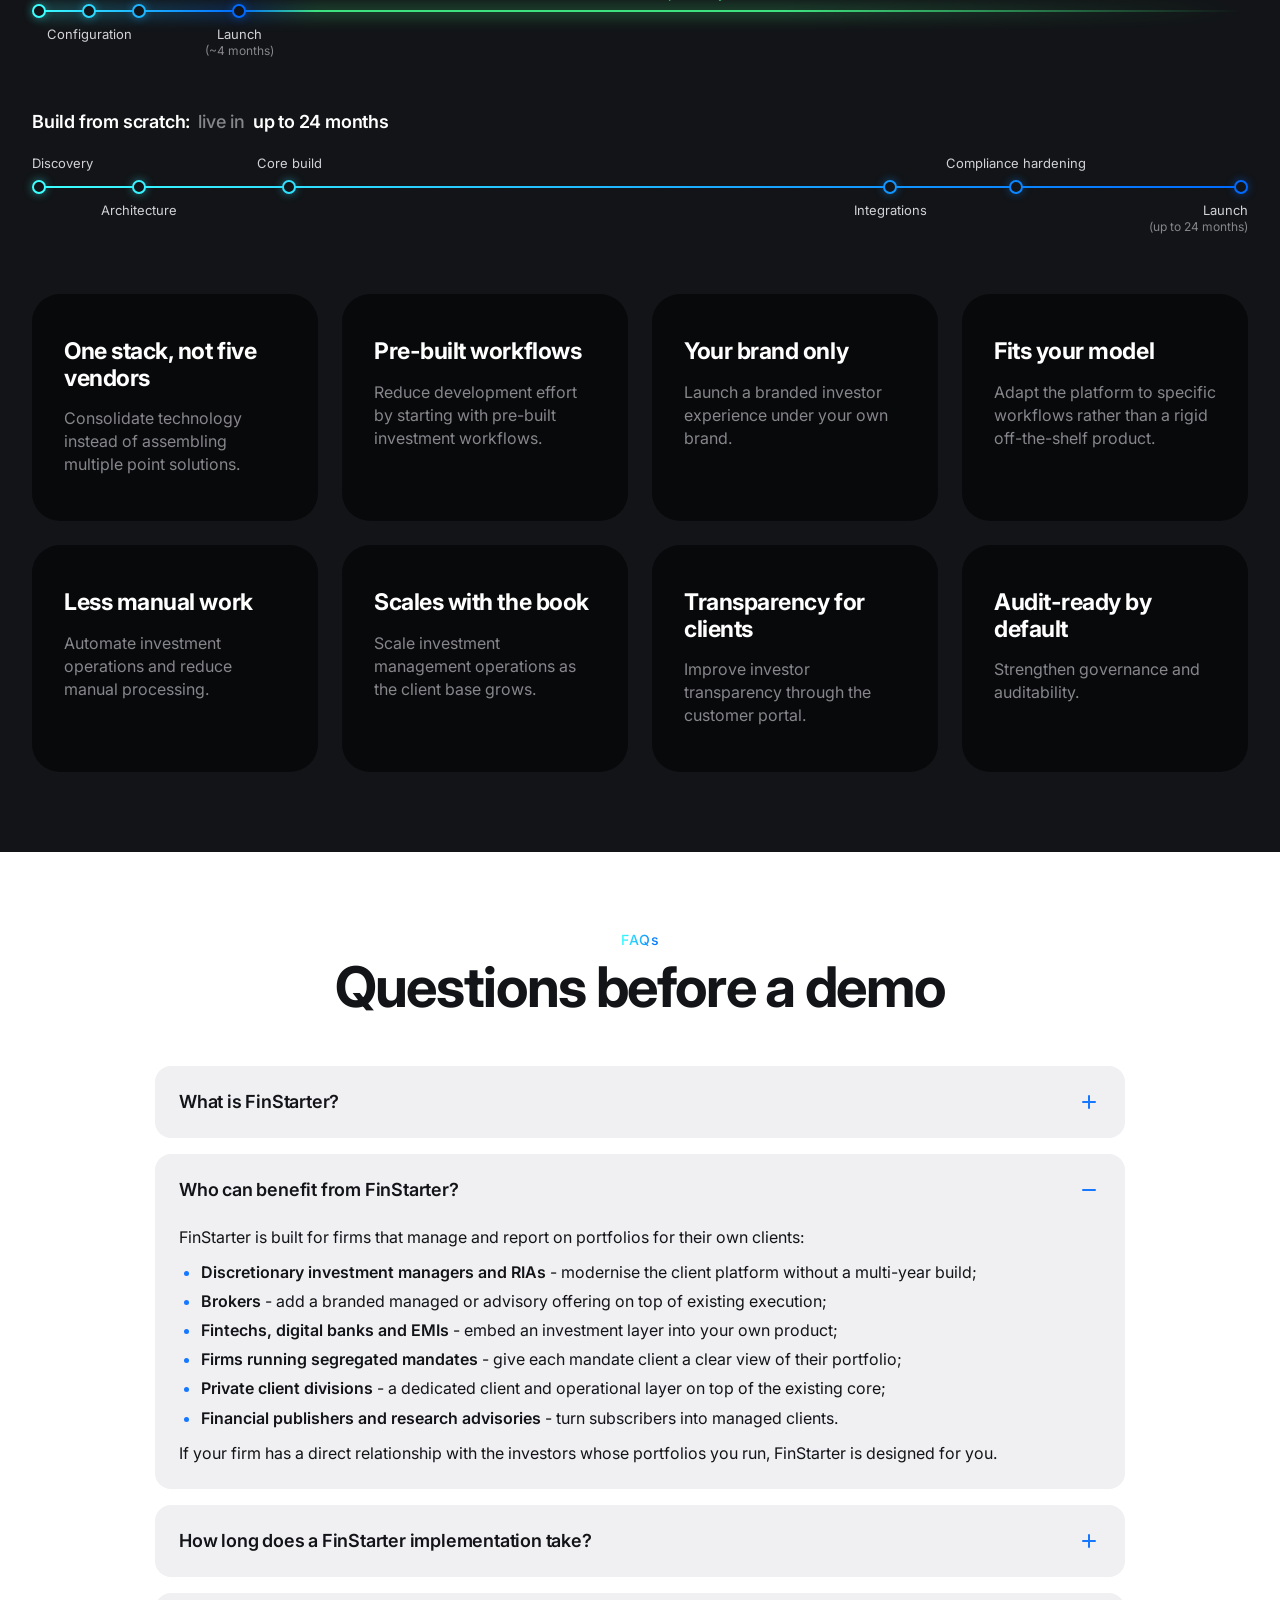
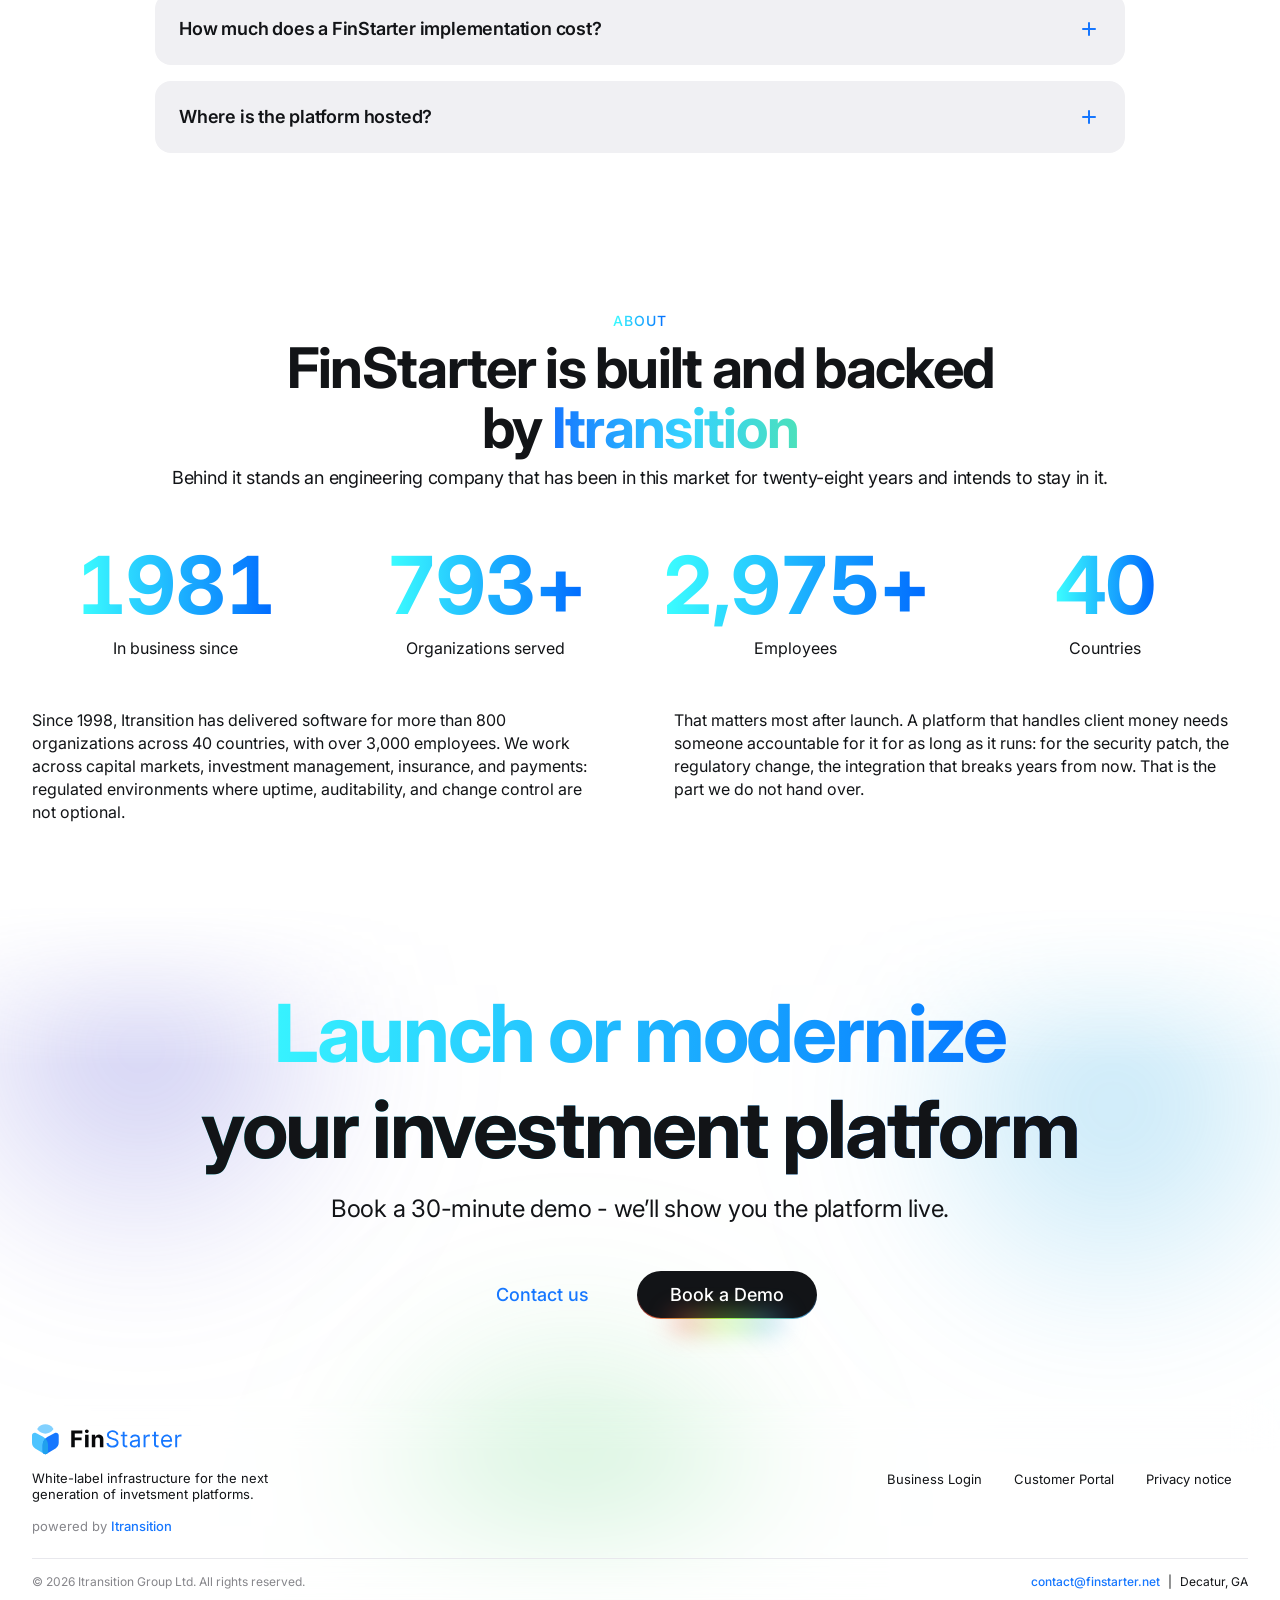
==== commit 977ce387: "Login links to app.finstarter.net; AI-DRIVEN eyebrow back in the hero - Business login -> https://ap" ====
--- a/index.html
+++ b/index.html
@@ -25,8 +25,8 @@
       <a class="nav__item" href="#faq">FAQs</a>
       <a class="nav__item" href="#about">About</a>
       <a class="nav__item nav__item--contact" href="contact.html">Contact</a>
-      <a class="nav__item nav__item--login" href="https://login.finstarter.net/login?state=hKFo2SBEazlrU1NWcFptejZGaXVIeFBONDVhOTRCWGFvbFBOVaFupWxvZ2luo3RpZNkgdE9FNDBudXBzdGM3aFV4bmRSazNNOFQyS2lWanpLeE-jY2lk2SBqNzVnYkxsWUk2anA5Wk9scElacUZuVW00aE13N3RmeQ&amp;client=j75gbLlYI6jp9ZOlpIZqFnUm4hMw7tfy&amp;protocol=oauth2&amp;scope=openid%20profile%20email%20offline_access&amp;redirect_uri=https%3A%2F%2Fapp.finstarter.net%2Fcallback&amp;audience=https%3A%2F%2Ffinstarter.net%2F&amp;response_type=code&amp;response_mode=query&amp;nonce=MUFWdi1pWGIxQURyME5JRlFpbFpRRFR1aDJJNE9Tb3lpMWRsN3VFVzdsRg%3D%3D&amp;code_challenge=nDkfH7Chj4UvjOiVPfQmXqSbMclHA0GhnUN1SL-7SiY&amp;code_challenge_method=S256&amp;auth0Client=eyJuYW1lIjoiYXV0aDAtcmVhY3QiLCJ2ZXJzaW9uIjoiMi44LjAifQ%3D%3D">Business login</a>
-      <a class="nav__item nav__item--login" href="https://login.finstarter.net/login?state=hKFo2SA2QUhMQm5hOUprUVhjVm5ZZVlNajdJVHVJQkNwY3hvM6FupWxvZ2luo3RpZNkgZGRFcUF5Ry1HMUpTRjdfSll0RHpENTlWN0pSZTVUQkijY2lk2SB4bFpteEtmTlV0U1E0dmlFTFJvOFdVVm5CU0VvNlZSeA&amp;client=xlZmxKfNUtSQ4viELRo8WUVnBSEo6VRx&amp;protocol=oauth2&amp;scope=openid%20profile%20email%20offline_access&amp;redirect_uri=https%3A%2F%2Fapp.finstarter.net%2Fcallback&amp;audience=https%3A%2F%2Ffinstarter.net%2F&amp;screen_hint=login&amp;response_type=code&amp;response_mode=query&amp;nonce=N2dvVU1KbU5qaUNRY0trWmRBWkg4b3RKMTNyc1Mwd0RJLUlRNi1aTHcyUQ%3D%3D&amp;code_challenge=FO4mRa7LJZTAlRU4qnr4jdvbfBMuMr1R_Nrlxs6Cv8I&amp;code_challenge_method=S256&amp;auth0Client=eyJuYW1lIjoiYXV0aDAtcmVhY3QiLCJ2ZXJzaW9uIjoiMi44LjAifQ%3D%3D">Customer portal</a>
+      <a class="nav__item nav__item--login" href="https://app.finstarter.net/login">Business login</a>
+      <a class="nav__item nav__item--login" href="https://app.finstarter.net/client-login">Customer portal</a>
     </nav>
     <div class="nav__actions">
       <a class="nav__item nav__contact" href="contact.html">Contact</a>
@@ -34,8 +34,8 @@
         <button class="nav__loginbtn" type="button" aria-haspopup="true" aria-expanded="false" aria-controls="login-menu"><svg class="nav__usericon" width="16" height="16" viewBox="0 0 16 16" fill="none" aria-hidden="true"><circle cx="8" cy="5.25" r="2.75" stroke="currentColor" stroke-width="1.4"/><path d="M2.75 14c0-2.9 2.35-4.5 5.25-4.5s5.25 1.6 5.25 4.5" stroke="currentColor" stroke-width="1.4" stroke-linecap="round"/></svg>Login<svg class="nav__chevron" width="16" height="16" viewBox="0 0 16 16" fill="none" aria-hidden="true"><path d="M4 6.5L8 10.5L12 6.5" stroke="currentColor"/></svg></button>
         <div class="dropdown dropdown--login" id="login-menu">
           <div class="dropdown__group">
-            <a class="dropdown__item" href="https://login.finstarter.net/login?state=hKFo2SBEazlrU1NWcFptejZGaXVIeFBONDVhOTRCWGFvbFBOVaFupWxvZ2luo3RpZNkgdE9FNDBudXBzdGM3aFV4bmRSazNNOFQyS2lWanpLeE-jY2lk2SBqNzVnYkxsWUk2anA5Wk9scElacUZuVW00aE13N3RmeQ&amp;client=j75gbLlYI6jp9ZOlpIZqFnUm4hMw7tfy&amp;protocol=oauth2&amp;scope=openid%20profile%20email%20offline_access&amp;redirect_uri=https%3A%2F%2Fapp.finstarter.net%2Fcallback&amp;audience=https%3A%2F%2Ffinstarter.net%2F&amp;response_type=code&amp;response_mode=query&amp;nonce=MUFWdi1pWGIxQURyME5JRlFpbFpRRFR1aDJJNE9Tb3lpMWRsN3VFVzdsRg%3D%3D&amp;code_challenge=nDkfH7Chj4UvjOiVPfQmXqSbMclHA0GhnUN1SL-7SiY&amp;code_challenge_method=S256&amp;auth0Client=eyJuYW1lIjoiYXV0aDAtcmVhY3QiLCJ2ZXJzaW9uIjoiMi44LjAifQ%3D%3D">Business login</a>
-            <a class="dropdown__item" href="https://login.finstarter.net/login?state=hKFo2SA2QUhMQm5hOUprUVhjVm5ZZVlNajdJVHVJQkNwY3hvM6FupWxvZ2luo3RpZNkgZGRFcUF5Ry1HMUpTRjdfSll0RHpENTlWN0pSZTVUQkijY2lk2SB4bFpteEtmTlV0U1E0dmlFTFJvOFdVVm5CU0VvNlZSeA&amp;client=xlZmxKfNUtSQ4viELRo8WUVnBSEo6VRx&amp;protocol=oauth2&amp;scope=openid%20profile%20email%20offline_access&amp;redirect_uri=https%3A%2F%2Fapp.finstarter.net%2Fcallback&amp;audience=https%3A%2F%2Ffinstarter.net%2F&amp;screen_hint=login&amp;response_type=code&amp;response_mode=query&amp;nonce=N2dvVU1KbU5qaUNRY0trWmRBWkg4b3RKMTNyc1Mwd0RJLUlRNi1aTHcyUQ%3D%3D&amp;code_challenge=FO4mRa7LJZTAlRU4qnr4jdvbfBMuMr1R_Nrlxs6Cv8I&amp;code_challenge_method=S256&amp;auth0Client=eyJuYW1lIjoiYXV0aDAtcmVhY3QiLCJ2ZXJzaW9uIjoiMi44LjAifQ%3D%3D">Customer portal</a>
+            <a class="dropdown__item" href="https://app.finstarter.net/login">Business login</a>
+            <a class="dropdown__item" href="https://app.finstarter.net/client-login">Customer portal</a>
           </div>
         </div>
       </div>
@@ -52,6 +52,7 @@
   <div class="hero__content">
     <div class="hero__title">
       <div class="hero__h1group">
+        <div class="eyebrow-row"><span class="eyebrow">AI-DRIVEN</span></div>
         <h1 class="hero__h1">White-label <br><span class="gt">production-ready foundation</span> <br>for digital investment platforms</h1>
       </div>
       <p class="hero__sub">One intelligent platform for firms that manage clients' investments.</p>
@@ -509,8 +510,8 @@
     <div class="footer__cols">
       <div class="footer__col">
         <div class="footer__links footer__links--row">
-          <a href="https://login.finstarter.net/login?state=hKFo2SBEazlrU1NWcFptejZGaXVIeFBONDVhOTRCWGFvbFBOVaFupWxvZ2luo3RpZNkgdE9FNDBudXBzdGM3aFV4bmRSazNNOFQyS2lWanpLeE-jY2lk2SBqNzVnYkxsWUk2anA5Wk9scElacUZuVW00aE13N3RmeQ&amp;client=j75gbLlYI6jp9ZOlpIZqFnUm4hMw7tfy&amp;protocol=oauth2&amp;scope=openid%20profile%20email%20offline_access&amp;redirect_uri=https%3A%2F%2Fapp.finstarter.net%2Fcallback&amp;audience=https%3A%2F%2Ffinstarter.net%2F&amp;response_type=code&amp;response_mode=query&amp;nonce=MUFWdi1pWGIxQURyME5JRlFpbFpRRFR1aDJJNE9Tb3lpMWRsN3VFVzdsRg%3D%3D&amp;code_challenge=nDkfH7Chj4UvjOiVPfQmXqSbMclHA0GhnUN1SL-7SiY&amp;code_challenge_method=S256&amp;auth0Client=eyJuYW1lIjoiYXV0aDAtcmVhY3QiLCJ2ZXJzaW9uIjoiMi44LjAifQ%3D%3D">Business Login</a>
-          <a href="https://login.finstarter.net/login?state=hKFo2SA2QUhMQm5hOUprUVhjVm5ZZVlNajdJVHVJQkNwY3hvM6FupWxvZ2luo3RpZNkgZGRFcUF5Ry1HMUpTRjdfSll0RHpENTlWN0pSZTVUQkijY2lk2SB4bFpteEtmTlV0U1E0dmlFTFJvOFdVVm5CU0VvNlZSeA&amp;client=xlZmxKfNUtSQ4viELRo8WUVnBSEo6VRx&amp;protocol=oauth2&amp;scope=openid%20profile%20email%20offline_access&amp;redirect_uri=https%3A%2F%2Fapp.finstarter.net%2Fcallback&amp;audience=https%3A%2F%2Ffinstarter.net%2F&amp;screen_hint=login&amp;response_type=code&amp;response_mode=query&amp;nonce=N2dvVU1KbU5qaUNRY0trWmRBWkg4b3RKMTNyc1Mwd0RJLUlRNi1aTHcyUQ%3D%3D&amp;code_challenge=FO4mRa7LJZTAlRU4qnr4jdvbfBMuMr1R_Nrlxs6Cv8I&amp;code_challenge_method=S256&amp;auth0Client=eyJuYW1lIjoiYXV0aDAtcmVhY3QiLCJ2ZXJzaW9uIjoiMi44LjAifQ%3D%3D">Customer Portal</a>
+          <a href="https://app.finstarter.net/login">Business Login</a>
+          <a href="https://app.finstarter.net/client-login">Customer Portal</a>
           <a href="https://www.itransition.com/privacy-notice" target="_blank" rel="noopener">Privacy notice</a>
 
         </div>
